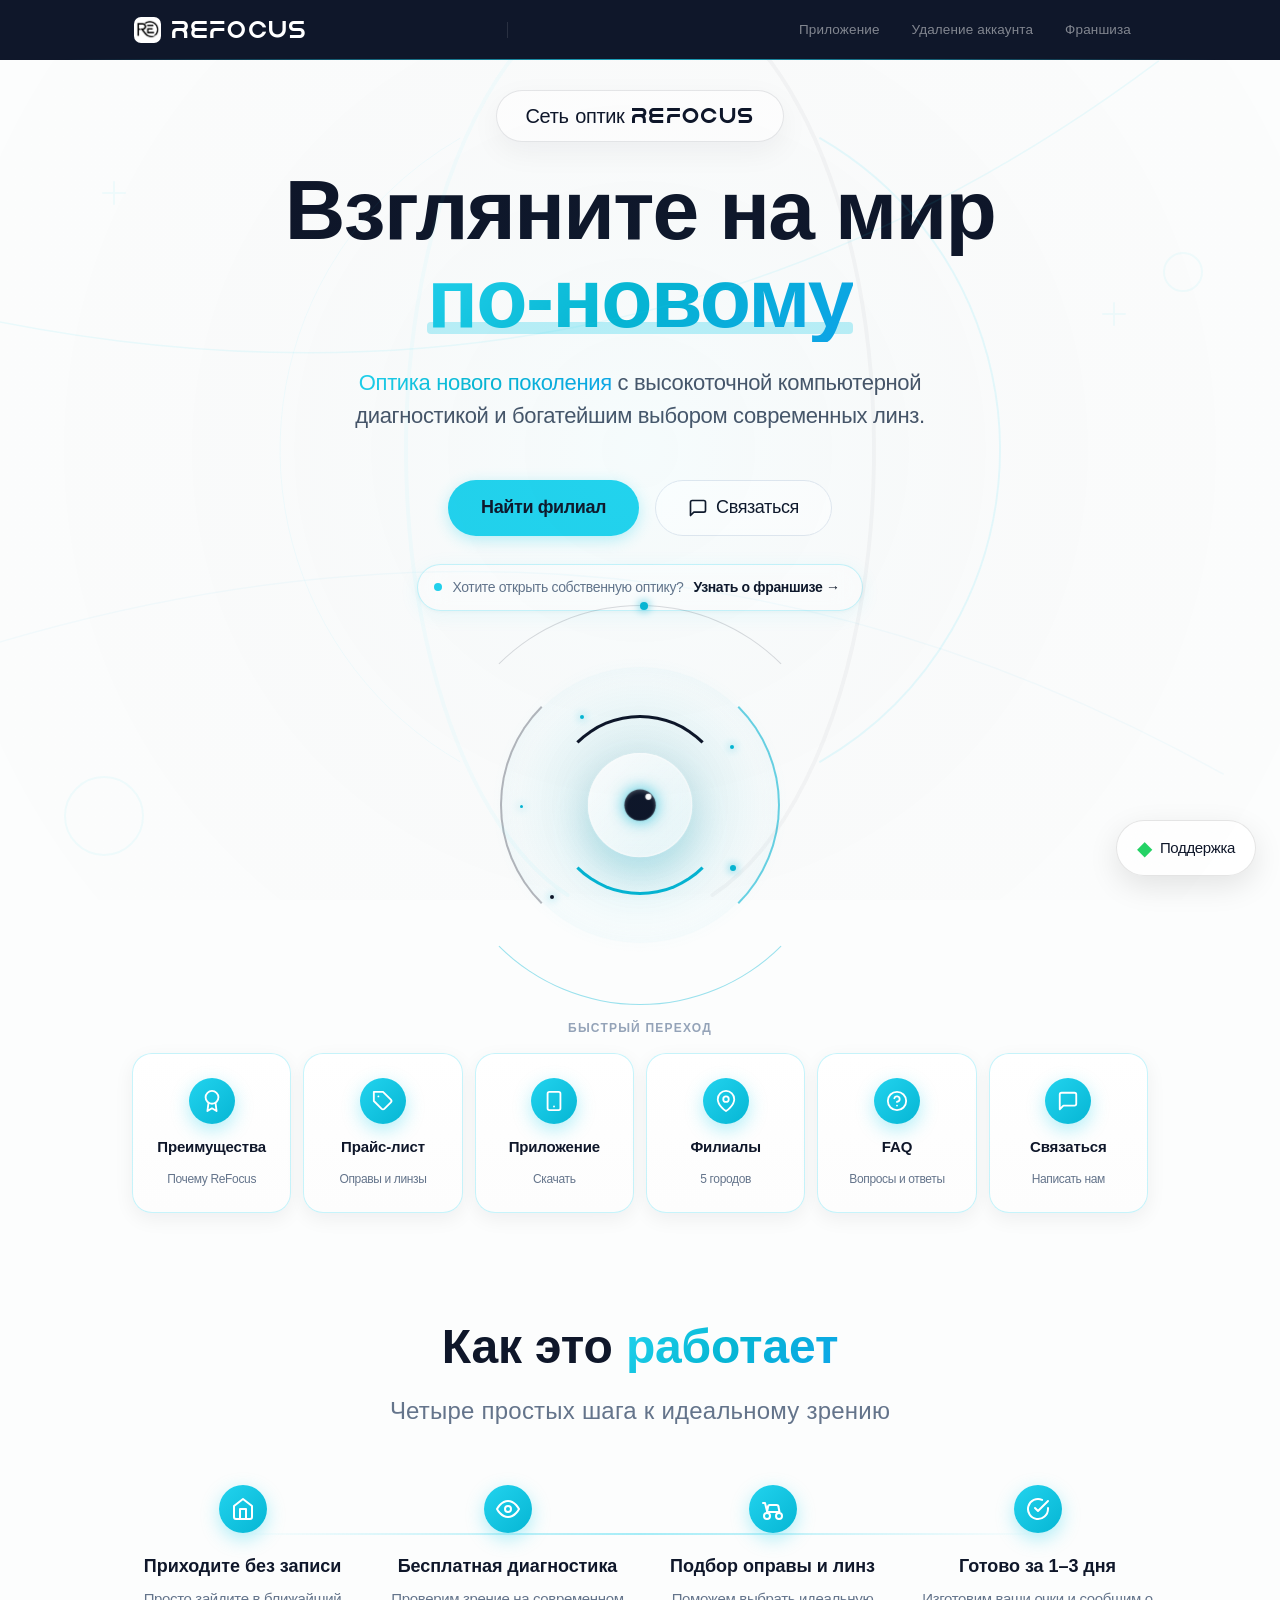
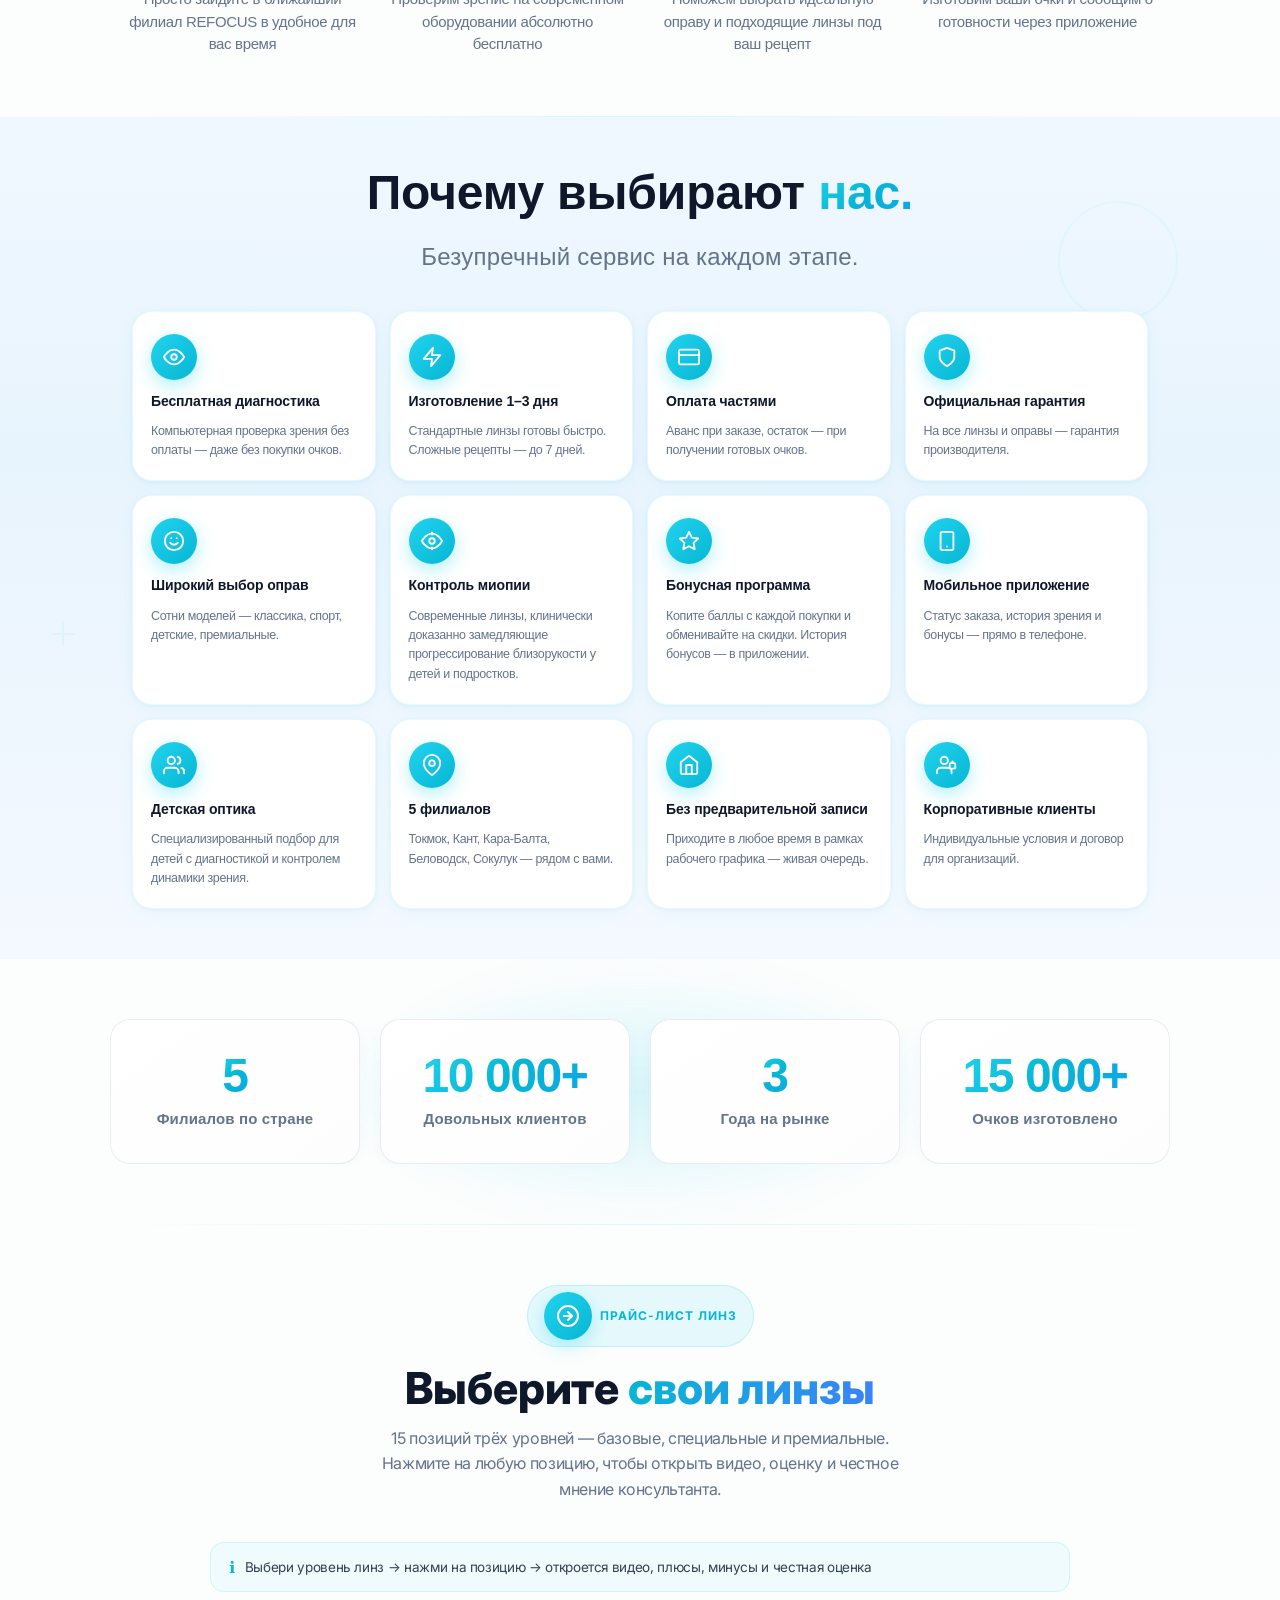
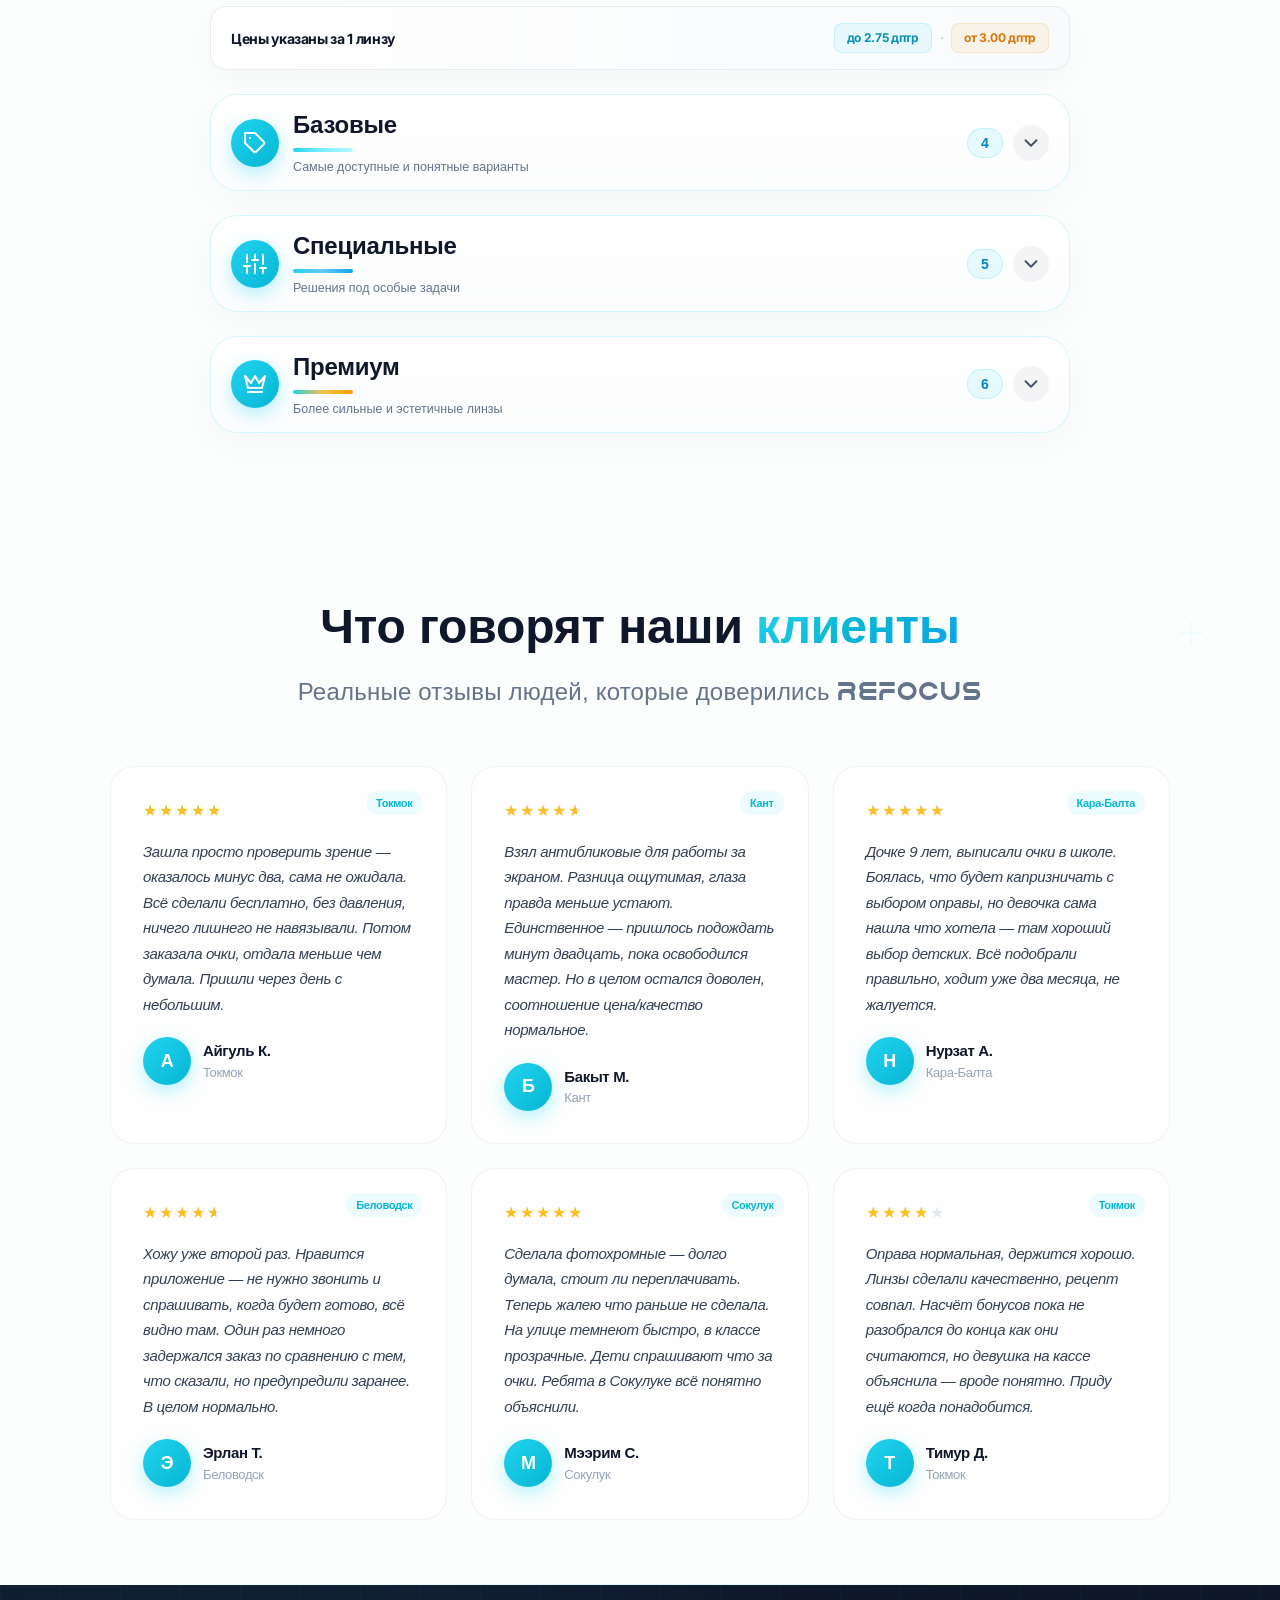
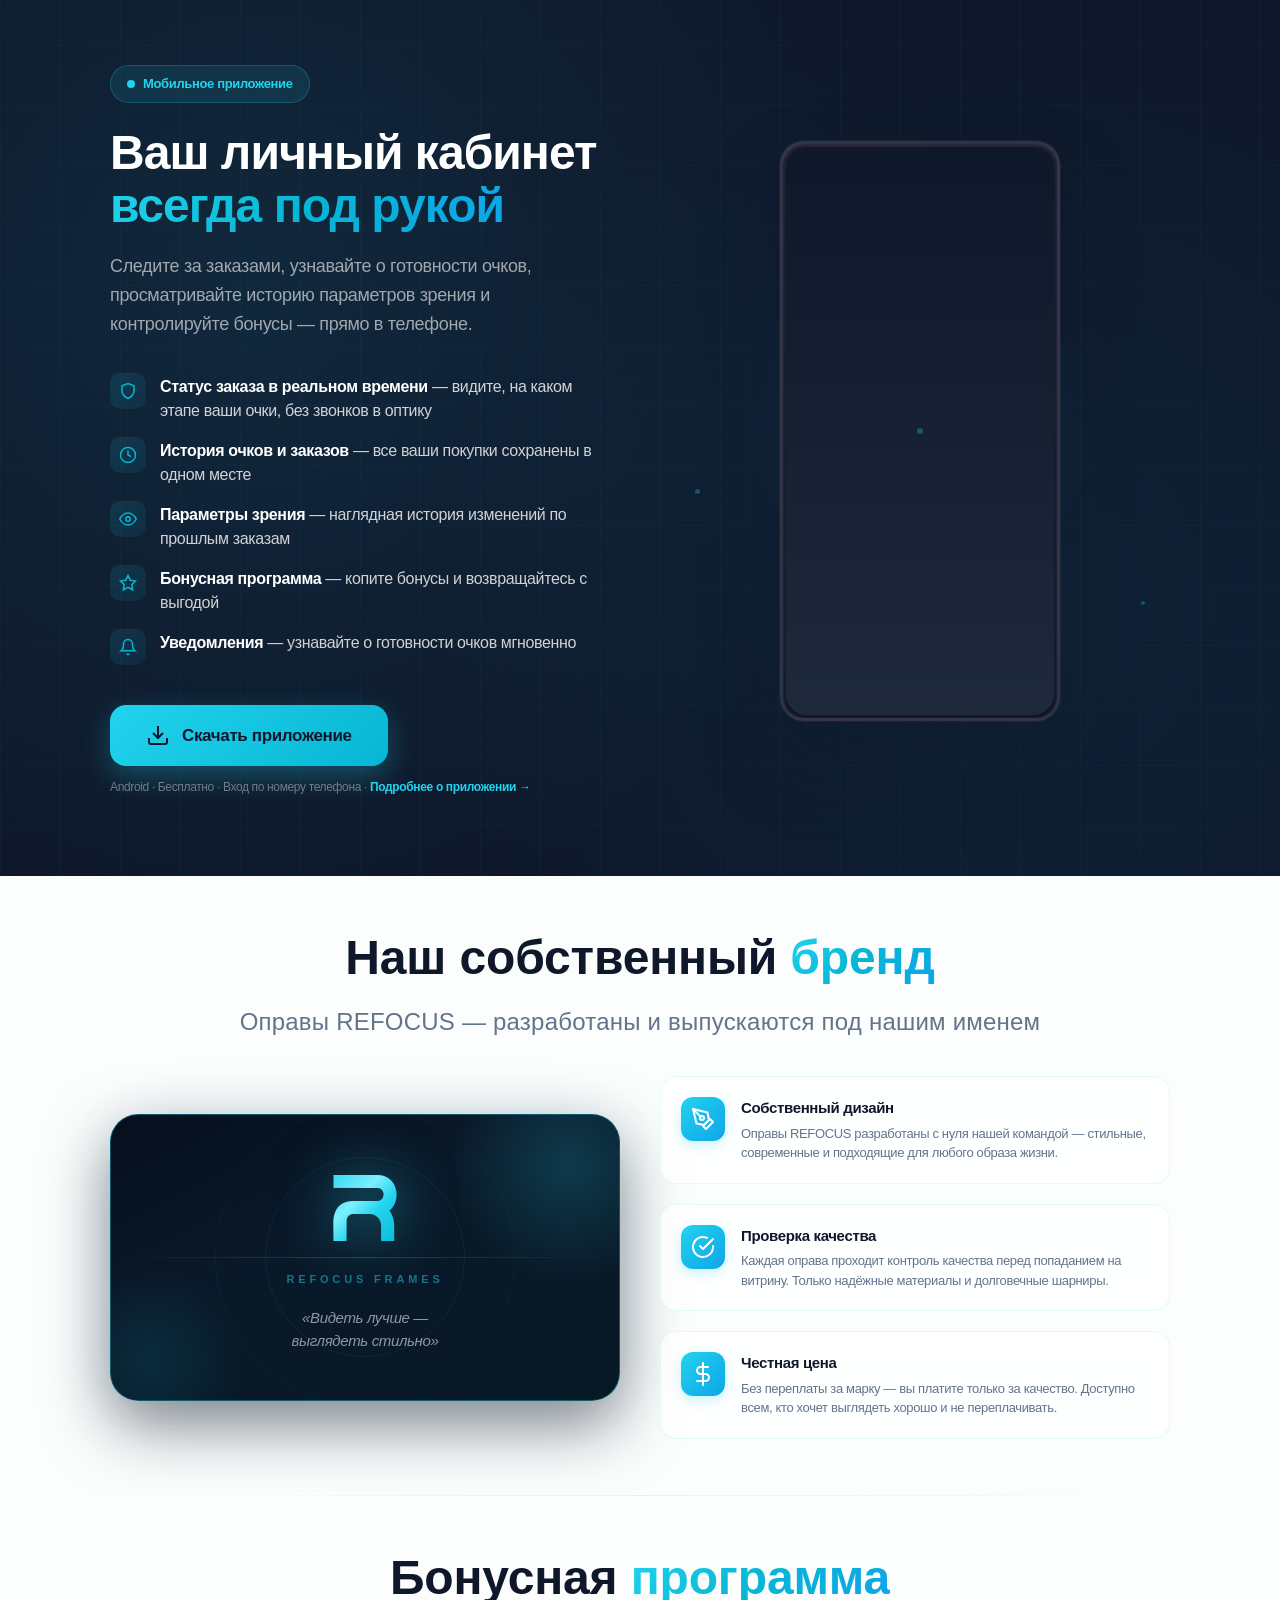
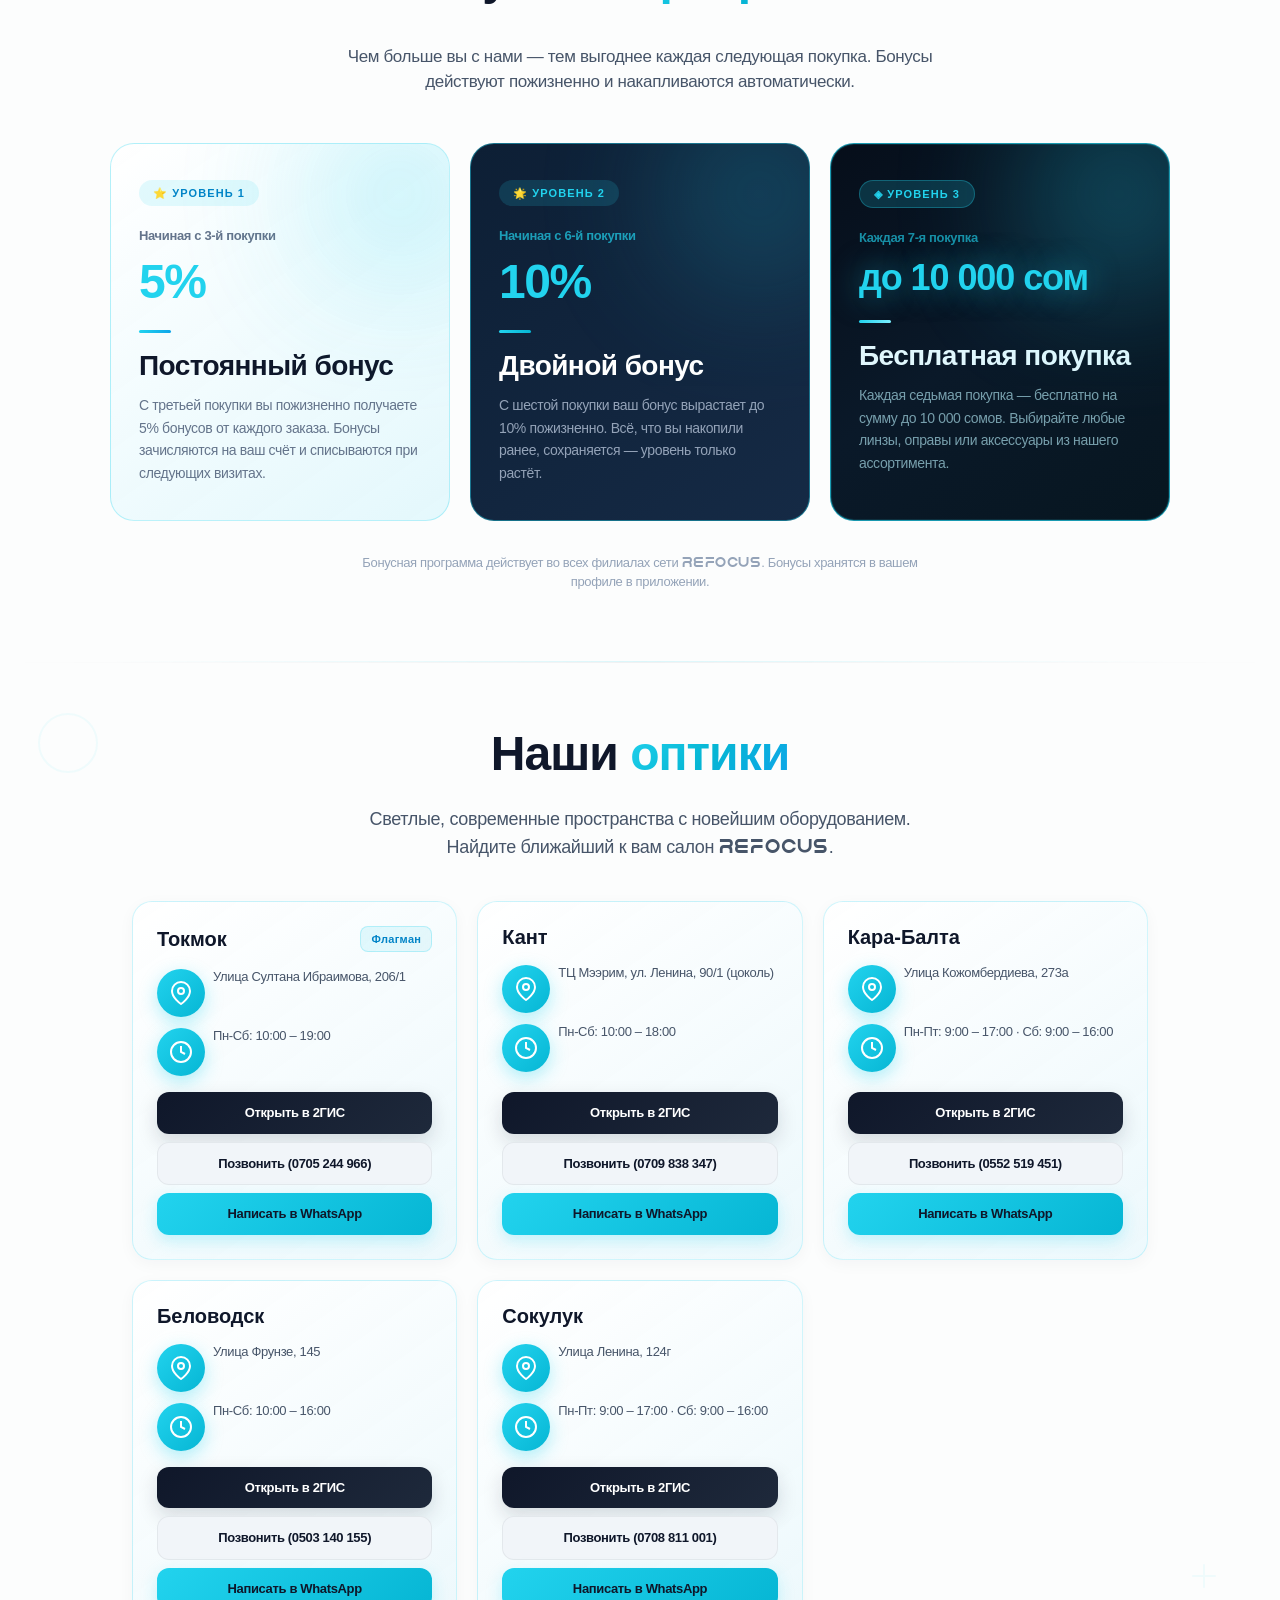
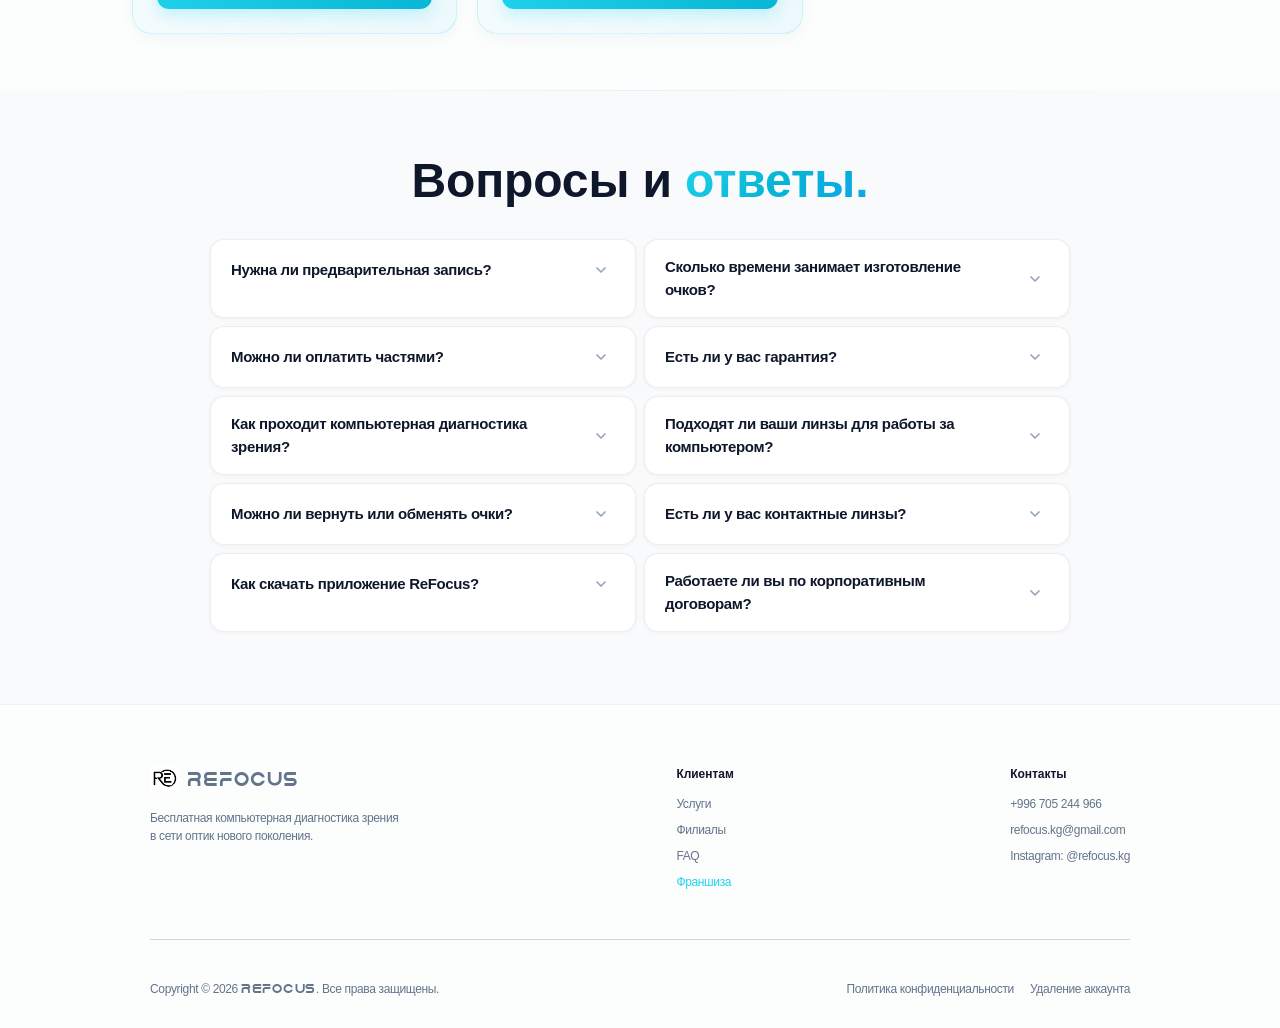
==== index.html @ 1bb73c92 "mobile perf: 2D rings, no backdrop-filter, disable canvas on mobile" ====
<!doctype html>
<html lang="ru">
<head>
  <meta charset="utf-8" />
  <meta name="viewport" content="width=device-width, initial-scale=1, viewport-fit=cover" />
  <title>ReFocus — Сеть оптик нового поколения</title>
  <meta name="description" content="ReFocus. Бесплатная компьютерная диагностика зрения. Токмок, Кара-Балта, Беловодск, Сокулук, Кант. Приходите без записи." />
  <meta property="og:title" content="ReFocus" />
  <meta property="og:description" content="Бесплатная диагностика зрения. Приходите без записи." />
  <meta property="og:type" content="website" />
  <meta property="og:image" content="assets/logo-refocus.png" />
  <meta name="theme-color" content="#fbfbfd" />

  <link rel="preconnect" href="https://fonts.googleapis.com">
  <link rel="preconnect" href="https://fonts.gstatic.com" crossorigin>
  <!-- Using San Francisco / Apple-like typography stack via Inter for broad compatibility -->
  <link href="https://fonts.googleapis.com/css2?family=Inter:wght@400;500;600;700;800&family=SF+Pro+Display:wght@400;500;600;700&display=swap" rel="stylesheet">
  <link rel="stylesheet" href="css/lens-prices.css">

  <style>
    @font-face {
      font-family: "RefocusDisplay";
      src: url("fonts/refocus-display.woff2") format("woff2");
      font-weight: 400;
      font-style: normal;
      font-display: swap;
    }

    @font-face {
      font-family: 'Manrope';
      src: url('fonts/Manrope-Regular.ttf') format('truetype');
      font-weight: 400;
      font-style: normal;
      font-display: swap;
    }
    @font-face {
      font-family: 'Manrope';
      src: url('fonts/Manrope-Medium.ttf') format('truetype');
      font-weight: 500;
      font-style: normal;
      font-display: swap;
    }
    @font-face {
      font-family: 'Manrope';
      src: url('fonts/Manrope-SemiBold.ttf') format('truetype');
      font-weight: 600;
      font-style: normal;
      font-display: swap;
    }
    @font-face {
      font-family: 'Manrope';
      src: url('fonts/Manrope-Bold.ttf') format('truetype');
      font-weight: 700;
      font-style: normal;
      font-display: swap;
    }

    :root {
      /* Refocus Brand Palette overrides */
      --color-sf-bg: #FFFFFF;
      --color-sf-text: #0F172A;
      --color-sf-text-secondary: #64748B;
      --color-sf-link: #22D3EE;
      --color-sf-button: #22D3EE;
      --color-sf-button-hover: #06B6D4;
      --color-sf-surface: rgba(255, 255, 255, 0.72);
      
      --brand-dark: #0F172A;
      --brand-accent: #22D3EE;
      
      --radius-sm: 8px;
      --radius-md: 14px;
      --radius-lg: 24px;
      --radius-xl: 32px;
      
      --ease-apple: cubic-bezier(0.25, 0.1, 0.25, 1);
      --nav-height: 60px;
    }

    * {
      box-sizing: border-box;
      -webkit-font-smoothing: antialiased;
      -moz-osx-font-smoothing: grayscale;
    }

    html {
      scroll-behavior: smooth;
      background-color: #FCFDFD;
    }

    body {
      margin: 0;
      font-family: 'Manrope', -apple-system, BlinkMacSystemFont, "Segoe UI", Roboto, sans-serif;
      color: var(--color-sf-text);
      line-height: 1.5;
      -webkit-font-smoothing: antialiased;
      font-weight: 400;
      letter-spacing: -0.022em;
      overflow-x: hidden;
      background-color: transparent;
    }

    /* ── UNIFIED GLOBAL BACKGROUND ── */
    #globalCanvas {
      position: fixed;
      top: 0; left: 0;
      width: 100vw; height: 100vh;
      z-index: 9998; /* Always on top — pointer-events:none lets clicks pass through */
      pointer-events: none;
    }

    /* Ambient glowing orbs fixed to viewport */
    .global-ambient-glow {
      position: fixed;
      width: 800px;
      height: 800px;
      border-radius: 50%;
      filter: blur(140px);
      z-index: -3; /* Behind the canvas */
      pointer-events: none;
      opacity: 0.3;
    }
    h1, h2, h3, h4 {
      margin: 0;
      font-weight: 600;
      letter-spacing: -0.003em;
    }

    .text-headline {
      font-size: 56px;
      line-height: 1.07143;
      font-weight: 700;
      letter-spacing: -0.005em;
    }
    
    .text-headline-2 {
      font-size: 48px;
      line-height: 1.08349;
      font-weight: 700;
      letter-spacing: -0.003em;
    }

    .text-subhead {
      font-size: 24px;
      line-height: 1.16667;
      font-weight: 400;
      letter-spacing: 0.009em;
      color: var(--color-sf-text-secondary);
    }

    @media (max-width: 734px) {
      .text-headline { font-size: 40px; }
      .text-headline-2 { font-size: 32px; }
      .text-subhead { font-size: 20px; }
    }

    /* ── High-Contrast V2 Dark Theme Utilities ── */
    .theme-dark {
      background-color: var(--brand-dark) !important;
      color: #FFFFFF !important;
      position: relative;
    }
    
    .theme-dark::before {
      content: '';
      position: absolute;
      top: 0; left: 0; width: 100%; height: 100%;
      background: radial-gradient(circle at top right, rgba(34, 211, 238, 0.05), transparent 50%),
                  radial-gradient(circle at bottom left, rgba(6, 182, 212, 0.05), transparent 50%);
      pointer-events: none;
      z-index: 0;
    }

    .theme-dark > * {
      position: relative;
      z-index: 1;
    }

    .theme-dark .text-headline-2 { color: #FFFFFF !important; }
    .theme-dark p { color: #94A3B8 !important; }
    .theme-dark h3, .theme-dark h4 { color: #FFFFFF !important; }
    
    .theme-dark .apple-form {
      background: rgba(255, 255, 255, 0.02);
      border: 1px solid rgba(255, 255, 255, 0.08);
      box-shadow: 0 20px 40px rgba(0, 0, 0, 0.4);
    }
    
    .theme-dark .form-label { color: #E2E8F0; }
    .theme-dark .form-input { 
      background: rgba(255, 255, 255, 0.05); 
      border-color: rgba(255, 255, 255, 0.1); 
      color: #FFFFFF; 
    }
    .theme-dark .form-input:focus { 
      background: rgba(255, 255, 255, 0.08); 
      border-color: var(--brand-accent);
      box-shadow: 0 0 0 4px rgba(34, 211, 238, 0.15);
    }
    
    .theme-dark .btn-primary {
      box-shadow: 0 10px 30px rgba(34, 211, 238, 0.25);
    }
    .theme-dark .btn-primary:hover {
      box-shadow: 0 15px 40px rgba(34, 211, 238, 0.4);
      background-color: #06B6D4;
    }

    /* Highlight class for typography popping */
    .text-cyan {
      color: var(--brand-accent);
      text-shadow: 0 0 20px rgba(34, 211, 238, 0.3);
    }

    /* Навигация управляется через js/nav.js */

    /* --- Layout Wrappers --- */
    .section-container {
      max-width: 1060px;
      margin: 0 auto;
      padding: 60px 22px;
    }

    /* --- Hero Section --- */
    .hero {
      padding: 90px 22px 32px;
      min-height: 60vh;
      display: flex;
      flex-direction: column;
      align-items: center;
      justify-content: center;
      text-align: center;
      position: relative;
      overflow: hidden;
      /* Background removed as global background takes over */
    }

    /* Old blobs removed, utilizing global ambient glows instead */
    .hero-bg-gradients {
      display: none;
    }
    
    .blob {
      position: absolute;
      filter: blur(80px);
      opacity: 0.6;
      border-radius: 50%;
      animation: floatBg 20s infinite alternate cubic-bezier(0.4, 0, 0.2, 1);
    }
    
    .blob-1 {
      width: 600px; height: 600px;
      background: rgba(34, 211, 238, 0.25);
      top: -200px; left: -100px;
      animation-delay: 0s;
    }
    
    .blob-2 {
      width: 500px; height: 500px;
      background: rgba(168, 85, 247, 0.15); /* Soft purple */
      bottom: -100px; right: -100px;
      animation-delay: -5s;
    }
    
    .blob-3 {
      width: 400px; height: 400px;
      background: rgba(59, 130, 246, 0.2); /* Bright blue */
      top: 30%; left: 60%;
      animation-delay: -10s;
    }

    @keyframes floatBg {
      0% { transform: translate(0, 0) scale(1); }
      33% { transform: translate(50px, -50px) scale(1.1); }
      66% { transform: translate(-30px, 40px) scale(0.9); }
      100% { transform: translate(0, 0) scale(1); }
    }

    .hero-content {
      position: relative;
      z-index: 2;
      max-width: 900px;
      margin: 0 auto;
    }

    .hero-brand {
      font-family: "RefocusDisplay", sans-serif;
      font-size: 20px;
      color: #0F172A;
      margin-bottom: 24px;
      display: inline-block;
      padding: 10px 28px;
      border-radius: 99px;
      background-color: #FFFFFF;
      border: 1px solid rgba(15, 23, 42, 0.1);
      box-shadow: 0 10px 30px rgba(15, 23, 42, 0.05);
      animation: floatBrand 4s ease-in-out infinite alternate;
    }

    @keyframes floatBrand {
      0% { transform: translateY(0); box-shadow: 0 10px 30px rgba(15, 23, 42, 0.05); }
      100% { transform: translateY(-4px); box-shadow: 0 15px 40px rgba(15, 23, 42, 0.1); }
    }

    .hero h1 {
      margin-bottom: 24px;
      font-size: clamp(48px, 8vw, 84px);
      line-height: 1.05;
      color: #0F172A;
      letter-spacing: -0.02em;
    }
    
    .hero-highlight {
      color: #0F172A;
      position: relative;
      display: inline-block;
    }
    
    .hero-highlight::after {
      content: '';
      position: absolute;
      left: 0;
      bottom: 8px;
      width: 100%;
      height: 12px;
      background: #22D3EE;
      opacity: 0.3;
      z-index: -1;
      border-radius: 4px;
    }

    .hero p {
      margin-bottom: 48px;
      max-width: 650px;
      margin-left: auto;
      margin-right: auto;
      font-size: 22px;
      color: #475569;
      line-height: 1.5;
    }

    .hero-buttons {
      display: flex;
      gap: 16px;
      justify-content: center;
      flex-wrap: wrap;
    }

    .btn {
      display: inline-flex;
      align-items: center;
      justify-content: center;
      font-size: 17px;
      line-height: 1.17648;
      font-weight: 400;
      letter-spacing: -0.022em;
      min-width: 28px;
      padding: 14px 24px;
      border-radius: 980px;
      cursor: pointer;
      text-decoration: none;
      transition: all 0.3s var(--ease-apple);
    }

    .btn-primary {
      background-color: var(--color-sf-button);
      color: #0F172A;
      border: 1px solid transparent;
      font-weight: 600;
    }

    .btn-primary:hover {
      background-color: var(--color-sf-button-hover);
      transform: scale(1.02);
    }

    .btn-secondary {
      background-color: transparent;
      color: var(--color-sf-text);
      /* Subtle border */
      border: 1px solid #E2E8F0;
    }

    .btn-secondary:hover {
      background-color: #F8FAFC;
      transform: scale(1.02);
    }
    
    .btn-icon {
      margin-right: 8px;
      display: flex;
      align-items: center;
      justify-content: center;
    }
    
    .btn-icon svg {
      width: 20px;
      height: 20px;
    }

    /* ── The ReFocus Eye (Hero Graphic) ── */
    .hero-graphic {
      margin-top: 24px;
      position: relative;
      width: 100%;
      height: 340px;
      display: flex;
      justify-content: center;
      align-items: center;
      perspective: 1200px;
      z-index: 2;
    }

    .hero-eye-container {
      position: relative;
      width: 300px;
      height: 300px;
      display: flex;
      align-items: center;
      justify-content: center;
      transform-style: preserve-3d;
      transition: transform 0.2s cubic-bezier(0.25, 0.46, 0.45, 0.94);
    }

    /* Soft underlying glow */
    .eye-aura {
      position: absolute;
      width: 100%;
      height: 100%;
      background: radial-gradient(circle, rgba(6, 182, 212, 0.15) 0%, transparent 70%);
      border-radius: 50%;
      top: 0; left: 0;
      animation: pulseAura 6s ease-in-out infinite alternate;
      z-index: 1;
      pointer-events: none;
    }

    @keyframes pulseAura {
      0% { transform: scale(0.9); opacity: 0.6; }
      100% { transform: scale(1.1); opacity: 1; }
    }

    /* Dimensional Rings */
    .eye-ring {
      position: absolute;
      border-radius: 50%;
      border-style: solid;
      border-color: transparent;
      transform-style: preserve-3d;
      z-index: 2;
    }

    .eye-ring-outer {
      width: 400px;
      height: 400px;
      border-width: 1px;
      border-top-color: rgba(15, 23, 42, 0.15);
      border-bottom-color: rgba(6, 182, 212, 0.4);
      animation: spinRing 24s linear infinite;
    }
    .eye-ring-outer::before {
      content: ''; position: absolute; top: -4px; left: 50%; width: 8px; height: 8px; background: #06B6D4; border-radius: 50%; box-shadow: 0 0 10px #06B6D4;
    }

    .eye-ring-middle {
      width: 280px;
      height: 280px;
      border-width: 2px;
      border-left-color: rgba(15, 23, 42, 0.3);
      border-right-color: rgba(6, 182, 212, 0.6);
      animation: spinRing 16s linear infinite reverse;
      box-shadow: inset 0 0 20px rgba(6, 182, 212, 0.05);
    }

    .eye-ring-inner {
      width: 180px;
      height: 180px;
      border-width: 3px;
      border-top-color: #0F172A;
      border-bottom-color: #06B6D4;
      animation: spinRing 10s cubic-bezier(0.1, 0.7, 0.9, 0.3) infinite;
    }

    @keyframes spinRing {
      0% { transform: rotate(0deg) rotateX(20deg) rotateY(-10deg); }
      100% { transform: rotate(360deg) rotateX(20deg) rotateY(-10deg); }
    }

    /* The core Focus element */
    .eye-core {
      position: absolute;
      width: 100px;
      height: 100px;
      background: linear-gradient(135deg, rgba(255,255,255,0.9), rgba(255,255,255,0.2));
      backdrop-filter: blur(10px);
      border-radius: 50%;
      box-shadow: 
        inset 0 0 0 1px rgba(255,255,255,0.8),
        0 20px 40px rgba(6, 182, 212, 0.2),
        0 0 60px rgba(15, 23, 42, 0.1);
      display: flex;
      align-items: center;
      justify-content: center;
      z-index: 3;
      transform: translateZ(50px);
      overflow: hidden;
    }

    .eye-pupil {
      width: 30px;
      height: 30px;
      background: #0F172A;
      border-radius: 50%;
      box-shadow: 0 0 15px rgba(6, 182, 212, 0.8), inset 0 2px 4px rgba(255,255,255,0.2);
      position: relative;
    }
    
    .eye-pupil::after {
      content:''; position: absolute; top: 4px; right: 4px; width: 6px; height: 6px; background: white; border-radius: 50%;
    }

    /* Scanning beam across the lens */
    .eye-scan-beam {
      position: absolute;
      width: 150%;
      height: 20px;
      background: linear-gradient(90deg, transparent, rgba(6, 182, 212, 0.4), rgba(255,255,255,0.8), rgba(6, 182, 212, 0.4), transparent);
      top: -30px;
      left: -25%;
      transform: rotate(30deg);
      animation: scanBeam 4s cubic-bezier(0.65, 0, 0.35, 1) infinite;
      pointer-events: none;
    }

    @keyframes scanBeam {
      0% { top: -40px; opacity: 0; }
      10% { opacity: 1; }
      90% { opacity: 1; }
      100% { top: 120px; opacity: 0; }
    }

    /* Data Particles */
    .eye-particles {
      position: absolute;
      width: 100%;
      height: 100%;
      z-index: 4;
      pointer-events: none;
    }

    .particle {
      position: absolute;
      width: 4px;
      height: 4px;
      background: #06B6D4;
      border-radius: 50%;
      box-shadow: 0 0 8px #06B6D4;
    }

    .p-1 { top: 20%; left: 30%; animation: floatP 4s ease-in-out infinite alternate; }
    .p-2 { top: 70%; left: 80%; animation: floatP 5s ease-in-out infinite alternate-reverse; width: 6px; height: 6px; }
    .p-3 { top: 80%; left: 20%; animation: floatP 3s ease-in-out infinite alternate; background: #0F172A; }
    .p-4 { top: 30%; left: 80%; animation: floatP 6s ease-in-out infinite alternate-reverse; }
    .p-5 { top: 50%; left: 10%; animation: floatP 4.5s ease-in-out infinite alternate; width: 3px; height: 3px; }

    @keyframes floatP {
      0% { transform: translate(0, 0) scale(1) translateZ(20px); opacity: 0.3; }
      100% { transform: translate(20px, -20px) scale(1.5) translateZ(80px); opacity: 0.8; }
    }

    @media (max-width: 768px) {
      .hero-graphic { height: 320px; margin-top: 20px; }
      .hero-eye-container { width: 300px; height: 300px; }
      .eye-ring-outer { width: 280px; height: 280px; }
      .eye-ring-middle { width: 200px; height: 200px; }
      .eye-ring-inner { width: 130px; height: 130px; }
      .eye-core { width: 70px; height: 70px; }
      .eye-pupil { width: 20px; height: 20px; }
    }

    /* ── MOBILE PERFORMANCE ─────────────────────────────────── */
    @keyframes spinRing2D {
      0%   { transform: rotate(0deg); }
      100% { transform: rotate(360deg); }
    }

    @media (max-width: 768px) {
      /* Убираем 3D — главная причина торможения */
      .hero-eye-container {
        transform-style: flat !important;
        transition: none !important;
      }
      .eye-ring {
        transform-style: flat !important;
      }
      /* 2D-вращение вместо 3D — намного легче для GPU */
      .eye-ring-outer  { animation: spinRing2D 30s linear infinite !important; }
      .eye-ring-middle { animation: spinRing2D 20s linear infinite reverse !important; }
      .eye-ring-inner  { animation: spinRing2D 14s linear infinite !important; }
      /* backdrop-filter — самый тяжёлый CSS на мобильных */
      .eye-core {
        backdrop-filter: none !important;
        -webkit-backdrop-filter: none !important;
        background: rgba(255,255,255,0.88) !important;
      }
      /* Прячем второстепенные элементы */
      .eye-particles  { display: none !important; }
      .eye-scan-beam  { display: none !important; }
      .eye-aura       { animation: none !important; }
      /* Канвас не нужен на мобильном */
      #globalCanvas   { display: none !important; }
    }

    /* --- Features Grid --- */
    .features-section {
      background: transparent;
      padding: 50px 0;
      position: relative;
    }

    .section-header {
      text-align: center;
      margin-bottom: 40px;
    }

    .features-section {
      background: linear-gradient(180deg, #f0f8ff 0%, #e8f4fd 40%, #f4f9ff 100%);
    }

    .features-grid {
      display: grid;
      grid-template-columns: repeat(4, 1fr);
      gap: 14px;
      padding: 0 22px;
      max-width: 1060px;
      margin: 0 auto;
    }

    @media (max-width: 900px) {
      .features-grid { grid-template-columns: repeat(3, 1fr); }
    }

    @media (max-width: 600px) {
      .features-grid { grid-template-columns: repeat(2, 1fr); gap: 10px; }
    }

    .feature-card {
      background: #fff;
      border-radius: 20px;
      padding: 22px 18px 20px;
      display: flex;
      flex-direction: column;
      gap: 12px;
      border: 1px solid rgba(34,211,238,0.12);
      box-shadow: 0 4px 16px rgba(34,211,238,0.06), 0 1px 4px rgba(15,23,42,0.04);
      transition: all 0.35s cubic-bezier(0.16, 1, 0.3, 1);
      position: relative;
      overflow: hidden;
    }

    .feature-card::before {
      content: '';
      position: absolute;
      top: 0; left: 0; right: 0;
      height: 3px;
      background: linear-gradient(90deg, #22D3EE, #06B6D4, #0EA5E9);
      transform: scaleX(0);
      transform-origin: left;
      transition: transform 0.4s cubic-bezier(0.16,1,0.3,1);
    }

    .feature-card:hover::before { transform: scaleX(1); }

    .feature-card:hover {
      transform: translateY(-6px);
      box-shadow: 0 20px 48px rgba(34,211,238,0.16), 0 4px 12px rgba(15,23,42,0.06);
      border-color: rgba(34,211,238,0.35);
    }

    .feature-card--highlight {
      background: linear-gradient(145deg, var(--brand-dark) 0%, #1E293B 100%);
      border-color: rgba(34,211,238,0.4);
      box-shadow: 0 8px 32px rgba(34,211,238,0.18);
    }

    .feature-card--highlight h3 { color: #fff; }
    .feature-card--highlight p { color: rgba(255,255,255,0.6); }
    .feature-card--highlight::before { background: linear-gradient(90deg, #22D3EE, #06B6D4); }

    .feature-icon {
      width: 46px;
      height: 46px;
      min-width: 46px;
      border-radius: 50%;
      background: linear-gradient(135deg, #22D3EE, #06B6D4);
      display: flex;
      align-items: center;
      justify-content: center;
      box-shadow: 0 6px 18px rgba(34,211,238,0.35);
      transition: transform 0.3s, box-shadow 0.3s;
    }

    .feature-card:hover .feature-icon {
      transform: scale(1.1);
      box-shadow: 0 8px 28px rgba(34,211,238,0.5);
    }

    .feature-card--highlight .feature-icon {
      background: linear-gradient(135deg, #22D3EE, #06B6D4);
      box-shadow: 0 6px 24px rgba(34,211,238,0.5);
    }

    .feature-icon svg { width: 22px; height: 22px; stroke: #fff; fill: none; stroke-width: 2; stroke-linecap: round; stroke-linejoin: round; }

    .feature-card h3 {
      font-size: 14px;
      font-weight: 700;
      color: var(--brand-dark);
      margin: 0;
      letter-spacing: -0.01em;
      line-height: 1.3;
    }

    .feature-card p {
      color: #64748b;
      font-size: 12.5px;
      line-height: 1.55;
      margin: 0;
    }

    @media (max-width: 768px) {
      .hero-float-icon { display: none; }
      .hero-graphic { height: 320px; }
      .hero h1 { font-size: 40px; }
    }

    /* --- Branches (Premium Grid Layout) --- */
    .branches-section {
      background: transparent;
      color: var(--brand-dark);
      padding: 56px 0;
      position: relative;
    }
    
    .branches-section::before {
      content: '';
      position: absolute;
      top: 0; left: 0; right: 0;
      height: 1px;
      background: linear-gradient(90deg, transparent, rgba(15, 23, 42, 0.05), transparent);
    }

    .branches-header {
      text-align: center;
      margin-bottom: 40px;
    }
    
    .branches-header h2 {
      font-size: clamp(36px, 5vw, 48px);
      font-weight: 800;
      color: #0F172A;
      margin-bottom: 16px;
      letter-spacing: -0.02em;
    }
    
    .branches-header p {
      color: #475569;
      font-size: 18px;
      max-width: 600px;
      margin: 0 auto;
    }

    .branches-grid {
      display: grid;
      grid-template-columns: repeat(3, 1fr);
      gap: 20px;
      max-width: 1060px;
      margin: 0 auto;
      padding: 0 22px;
    }
    @media (max-width: 900px) {
      .branches-grid { grid-template-columns: repeat(2, 1fr); }
    }
    @media (max-width: 560px) {
      .branches-grid { grid-template-columns: 1fr; }
    }

    .branch-card {
      background: linear-gradient(145deg, rgba(255, 255, 255, 0.95), rgba(235, 248, 252, 0.9));
      backdrop-filter: blur(20px);
      border-radius: 20px;
      padding: 24px;
      transition: all 0.4s cubic-bezier(0.16, 1, 0.3, 1);
      border: 1.5px solid rgba(34, 211, 238, 0.2);
      position: relative;
      overflow: hidden;
      box-shadow: 0 4px 16px rgba(15, 23, 42, 0.04);
      display: flex;
      flex-direction: column;
      gap: 16px;
    }

    .branch-card::before {
      content: '';
      position: absolute;
      top: 0; left: 16px; right: 16px;
      height: 2px;
      background: linear-gradient(90deg, transparent, #22D3EE, transparent);
      opacity: 0;
      transition: opacity 0.4s ease;
    }

    .branch-card:hover {
      box-shadow: 0 16px 40px rgba(34, 211, 238, 0.12);
      transform: translateY(-4px);
      border-color: rgba(34, 211, 238, 0.5);
    }

    .branch-card:hover::before {
      opacity: 1;
    }

    .branch-header {
      display: flex;
      justify-content: space-between;
      align-items: center;
      gap: 10px;
    }

    .branch-card h3 {
      font-size: 20px;
      color: var(--brand-dark);
      font-weight: 800;
      line-height: 1.1;
      margin: 0;
    }

    .branch-city-badge {
      background: linear-gradient(135deg, rgba(34, 211, 238, 0.12), rgba(6, 182, 212, 0.08));
      color: #0284C7;
      padding: 4px 10px;
      border-radius: 8px;
      font-size: 11px;
      font-weight: 700;
      flex-shrink: 0;
      border: 1px solid rgba(34, 211, 238, 0.25);
      letter-spacing: 0.03em;
    }

    .branch-info {
      font-size: 13px;
      color: #475569;
      flex: 1;
    }

    .branch-info div {
      margin-bottom: 10px;
      display: flex;
      align-items: flex-start;
      gap: 8px;
      line-height: 1.45;
    }
    .branch-info div:last-child { margin-bottom: 0; }

    .branch-info div span {
      background: rgba(34, 211, 238, 0.1);
      width: 26px;
      height: 26px;
      display: flex;
      align-items: center;
      justify-content: center;
      border-radius: 8px;
      color: #0284C7;
      flex-shrink: 0;
      margin-top: 1px;
    }
    .branch-info div span svg { width: 14px; height: 14px; }

    .branch-actions {
      display: flex;
      flex-direction: column;
      gap: 8px;
    }

    .btn-branch {
      display: flex;
      align-items: center;
      justify-content: center;
      gap: 6px;
      padding: 11px 14px;
      border-radius: 12px;
      text-align: center;
      text-decoration: none;
      font-size: 13px;
      font-weight: 700;
      transition: all 0.3s cubic-bezier(0.16, 1, 0.3, 1);
    }

    .btn-map {
      background: linear-gradient(135deg, var(--brand-dark), #1E293B);
      color: white;
      box-shadow: 0 8px 20px rgba(15, 23, 42, 0.15);
    }
    .btn-map:hover {
      box-shadow: 0 12px 24px rgba(15, 23, 42, 0.25);
    }

    .btn-call {
      background: #F1F5F9;
      color: #0F172A;
      border: 1px solid rgba(15,23,42,0.06);
    }
    .btn-call:hover {
      background: #E2E8F0;
      transform: translateY(-2px);
    }

    .btn-wa {
      background: linear-gradient(135deg, var(--brand-accent), #06B6D4);
      color: var(--brand-dark);
      box-shadow: 0 6px 16px rgba(34,211,238,0.25);
    }
    .btn-wa:hover {
      box-shadow: 0 10px 24px rgba(34,211,238,0.4);
      transform: translateY(-2px);
    }

    /* --- FAQ Accordion --- */
    .faq-section {
      padding: 64px 22px 72px;
      background: #f8fafc;
      position: relative;
    }

    .faq-section .section-header { max-width: 860px; margin-left: auto; margin-right: auto; margin-bottom: 32px; }

    .faq-list {
      max-width: 860px;
      margin: 0 auto;
      display: flex;
      flex-direction: column;
      gap: 8px;
    }

    .faq-item {
      background: #fff;
      border-radius: 14px;
      border: 1px solid rgba(15,23,42,0.07);
      box-shadow: 0 1px 4px rgba(15,23,42,0.04);
      cursor: pointer;
      overflow: hidden;
      transition: border-color 0.25s, box-shadow 0.25s;
    }

    .faq-item:hover {
      border-color: rgba(34,211,238,0.35);
      box-shadow: 0 4px 16px rgba(34,211,238,0.07);
    }

    .faq-item.active {
      border-color: rgba(34,211,238,0.45);
      box-shadow: 0 6px 24px rgba(34,211,238,0.1);
    }

    .faq-question {
      display: flex;
      justify-content: space-between;
      align-items: center;
      gap: 16px;
      font-size: 15px;
      font-weight: 600;
      color: var(--brand-dark);
      padding: 16px 20px;
      user-select: none;
      transition: color 0.2s;
    }

    .faq-question:hover { color: var(--brand-accent); }

    .faq-icon {
      flex-shrink: 0;
      width: 28px;
      height: 28px;
      display: flex;
      align-items: center;
      justify-content: center;
      color: #94a3b8;
      transition: transform 0.3s cubic-bezier(0.16,1,0.3,1), color 0.2s;
    }

    .faq-item:hover .faq-icon { color: var(--brand-accent); }

    .faq-item.active .faq-icon {
      transform: rotate(180deg);
      color: var(--brand-accent);
    }

    .faq-answer {
      max-height: 0;
      overflow: hidden;
      transition: max-height 0.4s cubic-bezier(0.16,1,0.3,1), opacity 0.3s ease;
      opacity: 0;
    }

    .faq-answer p {
      padding: 0 20px 18px;
      color: #64748b;
      font-size: 14px;
      line-height: 1.7;
      margin: 0;
      border-top: 1px solid #f1f5f9;
      padding-top: 14px;
    }

    .faq-item.active .faq-answer {
      max-height: 300px;
      opacity: 1;
    }

    @media (min-width: 860px) {
      .faq-list {
        display: grid;
        grid-template-columns: 1fr 1fr;
        gap: 8px;
      }
      .faq-item.active .faq-answer { max-height: 400px; }
    }

    /* --- Review form & Contact --- */
    .contact-section {
      background: transparent;
      color: var(--brand-dark);
      padding: 64px 22px;
    }

    .contact-grid {
      display: grid;
      grid-template-columns: 1fr 1fr;
      gap: 60px;
      max-width: 1060px;
      margin: 0 auto;
    }

    @media (max-width: 768px) {
      .contact-grid { grid-template-columns: 1fr; }
    }

    .contact-info .text-headline-2 {
      color: var(--brand-dark);
      margin-bottom: 24px;
    }
    
    .contact-info p {
      color: var(--color-sf-text-secondary);
      font-size: 19px;
    }

    .apple-form {
      background: rgba(255, 255, 255, 0.6);
      backdrop-filter: blur(12px);
      padding: 40px;
      border-radius: var(--radius-lg);
      border: 1px solid rgba(15, 23, 42, 0.05);
      box-shadow: 0 10px 30px rgba(0,0,0,0.02);
    }

    .form-group {
      margin-bottom: 20px;
    }

    .form-label {
      display: block;
      font-size: 12px;
      font-weight: 600;
      color: var(--brand-dark);
      margin-bottom: 8px;
    }

    .form-input {
      width: 100%;
      background: #FFFFFF;
      border: 1px solid #CBD5E1;
      border-radius: var(--radius-sm);
      padding: 16px;
      color: var(--brand-dark);
      font-size: 17px;
      transition: all 0.2s;
    }

    .form-input:focus {
      outline: none;
      border-color: var(--brand-accent);
      background: #FFFFFF;
      box-shadow: 0 0 0 4px rgba(34, 211, 238, 0.1);
    }

    textarea.form-input {
      min-height: 120px;
      resize: vertical;
    }

    /* --- Footer --- */
    .global-footer {
      background: transparent;
      padding: 60px 22px 30px;
      font-size: 12px;
      color: var(--color-sf-text-secondary);
      border-top: 1px solid rgba(15, 23, 42, 0.05);
    }

    .footer-content {
      max-width: 980px;
      margin: 0 auto;
    }

    .footer-flex {
      display: flex;
      justify-content: space-between;
      flex-wrap: wrap;
      gap: 40px;
      margin-bottom: 40px;
      border-bottom: 1px solid #d2d2d7;
      padding-bottom: 40px;
    }

    .footer-col h4 {
      color: var(--color-sf-text);
      font-size: 12px;
      margin-bottom: 12px;
    }

    .footer-nav {
      list-style: none;
      padding: 0;
      margin: 0;
    }

    .footer-nav li {
      margin-bottom: 8px;
    }

    .footer-nav a {
      color: var(--color-sf-text-secondary);
      text-decoration: none;
    }

    .footer-nav a:hover {
      text-decoration: underline;
    }
    
    .footer-legal {
      display: flex;
      justify-content: space-between;
      align-items: center;
      flex-wrap: wrap;
      gap: 16px;
    }

    /* --- Animations --- */
    :root { --ease-spring: cubic-bezier(0.16, 1, 0.3, 1); }
    .reveal {
      opacity: 0;
      transform: translateY(30px);
      transition: all 0.8s var(--ease-spring);
    }
    .reveal.active {
      opacity: 1;
      transform: translateY(0);
    }
    .reveal-left { opacity:0; transform:translateX(-40px); transition:all .8s var(--ease-spring); }
    .reveal-left.active { opacity:1; transform:translateX(0); }
    .reveal-right { opacity:0; transform:translateX(40px); transition:all .8s var(--ease-spring); }
    .reveal-right.active { opacity:1; transform:translateX(0); }
    .reveal-scale { opacity:0; transform:scale(0.88); transition:all .8s var(--ease-spring); }
    .reveal-scale.active { opacity:1; transform:scale(1); }
    .reveal-rotate { opacity:0; transform:translateY(20px) rotate(2deg); transition:all .8s var(--ease-spring); }
    .reveal-rotate.active { opacity:1; transform:translateY(0) rotate(0); }

    /* Gradient text */
    .gradient-text { background:linear-gradient(135deg,#22D3EE,#06B6D4,#0EA5E9); -webkit-background-clip:text; -webkit-text-fill-color:transparent; background-clip:text; }

    /* Pulse CTA */
    .btn-pulse { animation: pulseCTA 2.5s ease-in-out infinite; }
    @keyframes pulseCTA { 0%,100%{ box-shadow:0 4px 15px rgba(34,211,238,0.3); } 50%{ box-shadow:0 4px 30px rgba(34,211,238,0.6),0 0 60px rgba(34,211,238,0.15); } }

    /* Shimmer sweep on primary buttons */
    .btn-primary { position:relative; overflow:hidden; box-shadow:0 4px 15px rgba(34,211,238,0.3); }
    .btn-primary::before { content:''; position:absolute; top:0; left:-100%; width:100%; height:100%; background:linear-gradient(90deg,transparent,rgba(255,255,255,0.3),transparent); transition:left .5s; }
    .btn-primary:hover::before { left:100%; }
    .btn-primary:hover { transform:translateY(-2px) scale(1.03); box-shadow:0 12px 35px rgba(34,211,238,0.45); }

    /* Floating decorative elements */
    .deco { position:absolute; pointer-events:none; opacity:0.06; z-index:0; }
    .deco-circle { border:2px solid var(--brand-accent); border-radius:50%; }
    .deco-ring { border:2px solid var(--brand-accent); border-radius:50%; animation:spinSlow 30s linear infinite; }
    .deco-cross { width:24px; height:24px; }
    .deco-cross::before,.deco-cross::after { content:''; position:absolute; background:var(--brand-accent); border-radius:2px; }
    .deco-cross::before { width:24px; height:2px; top:11px; left:0; }
    .deco-cross::after { width:2px; height:24px; top:0; left:11px; }
    @keyframes spinSlow { 0%{transform:rotate(0);} 100%{transform:rotate(360deg);} }
    @keyframes floatY { 0%{transform:translateY(0);} 50%{transform:translateY(-14px);} 100%{transform:translateY(0);} }
    @keyframes floatX { 0%{transform:translateX(0);} 50%{transform:translateX(12px);} 100%{transform:translateX(0);} }

    /* Animated grid pattern for dark sections */
    .theme-dark .grid-pattern { position:absolute; top:0; left:0; width:100%; height:100%; background-image:linear-gradient(rgba(34,211,238,0.03) 1px,transparent 1px),linear-gradient(90deg,rgba(34,211,238,0.03) 1px,transparent 1px); background-size:60px 60px; pointer-events:none; animation:gridShift 20s linear infinite; z-index:0; }
    @keyframes gridShift { 0%{transform:translate(0,0);} 100%{transform:translate(60px,60px);} }

    /* Section divider */
    .section-divider { height:1px; background:linear-gradient(90deg,transparent,rgba(34,211,238,0.15),transparent); max-width:1060px; margin:0 auto; }

    /* Enhanced feature cards glow on hover */
    .feature-card:hover { border-color:rgba(34,211,238,0.4); box-shadow:0 30px 60px rgba(15,23,42,0.08), 0 0 30px rgba(34,211,238,0.06); }

    /* Branch card enhanced hover — handled in main block above */

    /* Stagger children animation helper */
    .stagger-children > *:nth-child(1) { transition-delay:0s; }
    .stagger-children > *:nth-child(2) { transition-delay:0.06s; }
    .stagger-children > *:nth-child(3) { transition-delay:0.12s; }
    .stagger-children > *:nth-child(4) { transition-delay:0.18s; }
    .stagger-children > *:nth-child(5) { transition-delay:0.24s; }
    
    /* WhatsApp FAB */
    .fab {
      position: fixed;
      right: 24px;
      bottom: 24px;
      background: rgba(255, 255, 255, 0.8);
      backdrop-filter: blur(20px);
      -webkit-backdrop-filter: blur(20px);
      border: 1px solid rgba(0,0,0,0.1);
      border-radius: 999px;
      padding: 12px 20px;
      display: flex;
      align-items: center;
      gap: 8px;
      text-decoration: none;
      color: var(--color-sf-text);
      font-weight: 500;
      font-size: 15px;
      box-shadow: 0 10px 30px rgba(0,0,0,0.1);
      z-index: 99;
      transition: transform 0.3s var(--ease-apple), box-shadow 0.3s;
    }
    
    .fab:hover {
      transform: scale(1.05);
      box-shadow: 0 15px 40px rgba(0,0,0,0.15);
    }
    
    .fab-icon {
      color: #25D366;
      font-size: 20px;
    }

    /* ── Franchise Teaser (Hero) ── */
    .franchise-teaser {
      display: inline-flex;
      align-items: center;
      gap: 10px;
      margin-top: 28px;
      padding: 12px 22px 12px 16px;
      border-radius: 999px;
      background: rgba(255, 255, 255, 0.65);
      backdrop-filter: blur(14px);
      -webkit-backdrop-filter: blur(14px);
      border: 1px solid rgba(34, 211, 238, 0.25);
      text-decoration: none;
      color: var(--color-sf-text);
      font-size: 14px;
      font-weight: 500;
      box-shadow: 0 4px 20px rgba(34, 211, 238, 0.08), 0 1px 4px rgba(15, 23, 42, 0.04);
      transition: all 0.4s cubic-bezier(0.16, 1, 0.3, 1);
      position: relative;
      overflow: hidden;
    }

    /* Animated shimmer sweep */
    .franchise-teaser::before {
      content: '';
      position: absolute;
      top: 0; left: -75%;
      width: 50%; height: 100%;
      background: linear-gradient(90deg, transparent, rgba(34, 211, 238, 0.15), transparent);
      transform: skewX(-20deg);
      animation: shimmerSweep 3.5s ease-in-out infinite;
    }

    @keyframes shimmerSweep {
      0%   { left: -75%; opacity: 0; }
      20%  { opacity: 1; }
      80%  { opacity: 1; }
      100% { left: 130%; opacity: 0; }
    }

    .franchise-teaser:hover {
      border-color: rgba(34, 211, 238, 0.4);
      background: rgba(255, 255, 255, 0.85);
      box-shadow: 0 4px 12px rgba(34, 211, 238, 0.06), 0 1px 4px rgba(15, 23, 42, 0.04);
      transform: translateY(-2px);
    }

    .franchise-teaser:hover .franchise-teaser-cta {
      color: var(--brand-accent);
      transform: translateX(3px);
    }

    /* Pulsing live dot */
    .franchise-teaser-dot {
      width: 8px;
      height: 8px;
      border-radius: 50%;
      background: var(--brand-accent);
      box-shadow: 0 0 0 0 rgba(34, 211, 238, 0.6);
      animation: pulseDot 2s ease-out infinite;
      flex-shrink: 0;
    }

    @keyframes pulseDot {
      0%   { box-shadow: 0 0 0 0 rgba(34, 211, 238, 0.6); }
      60%  { box-shadow: 0 0 0 7px rgba(34, 211, 238, 0); }
      100% { box-shadow: 0 0 0 0 rgba(34, 211, 238, 0); }
    }

    .franchise-teaser-label {
      color: #64748B;
      font-weight: 400;
    }

    .franchise-teaser-cta {
      color: var(--color-sf-text);
      font-weight: 700;
      transition: all 0.3s var(--ease-apple);
      white-space: nowrap;
    }

    @media (max-width: 500px) {
      .franchise-teaser-label { display: none; }
    }

    /* ── Mobile App Section ── */
    .app-section {
      padding: 80px 22px;
      position: relative;
      overflow: hidden;
      background: var(--brand-dark);
    }

    .app-section::before {
      content: '';
      position: absolute;
      top: 0; left: 0; width: 100%; height: 100%;
      background:
        radial-gradient(circle at 20% 35%, rgba(34,211,238,0.09), transparent 55%),
        radial-gradient(circle at 80% 70%, rgba(6,182,212,0.07), transparent 50%);
      pointer-events: none;
      z-index: 0;
    }

    .app-section-grid {
      position: absolute;
      top: 0; left: 0; width: 100%; height: 100%;
      background-image:
        linear-gradient(rgba(34,211,238,0.03) 1px, transparent 1px),
        linear-gradient(90deg, rgba(34,211,238,0.03) 1px, transparent 1px);
      background-size: 60px 60px;
      pointer-events: none;
      z-index: 0;
    }

    /* Dark-bg overrides for app section */
    .app-section .app-badge {
      background: rgba(34,211,238,0.1);
      border-color: rgba(34,211,238,0.25);
      color: var(--brand-accent);
    }
    .app-section .app-info h2 { color: #fff; }
    .app-section .app-info > p { color: rgba(255,255,255,0.6); }
    .app-section .app-features-list li { color: rgba(255,255,255,0.8); }
    .app-section .app-features-list li strong { color: #fff; }
    .app-section .app-download-btn {
      background: linear-gradient(135deg, var(--brand-accent), #06B6D4);
      color: var(--brand-dark);
      box-shadow: 0 10px 30px rgba(34,211,238,0.3);
    }
    .app-section .app-download-sub { color: rgba(255,255,255,0.4); }
    .app-section .app-download-sub a { color: var(--brand-accent) !important; }

    .app-container {
      max-width: 1060px;
      margin: 0 auto;
      display: grid;
      grid-template-columns: 1fr 1fr;
      gap: 60px;
      align-items: center;
    }

    .app-info {
      position: relative;
      z-index: 2;
    }

    .app-badge {
      display: inline-flex;
      align-items: center;
      gap: 8px;
      padding: 8px 16px;
      border-radius: 99px;
      background: linear-gradient(135deg, rgba(34, 211, 238, 0.1), rgba(59, 130, 246, 0.1));
      border: 1px solid rgba(34, 211, 238, 0.2);
      font-size: 13px;
      font-weight: 700;
      color: #0284C7;
      margin-bottom: 24px;
    }

    .app-badge-dot {
      width: 8px;
      height: 8px;
      border-radius: 50%;
      background: #22D3EE;
      animation: pulseDot 2s ease-out infinite;
    }

    .app-info h2 {
      font-size: clamp(36px, 5vw, 48px);
      font-weight: 800;
      color: #0F172A;
      margin-bottom: 20px;
      letter-spacing: -0.02em;
      line-height: 1.1;
    }

    .app-info > p {
      color: #475569;
      font-size: 18px;
      line-height: 1.6;
      margin: 0 0 36px;
      max-width: 500px;
    }

    .app-features-list {
      list-style: none;
      padding: 0;
      margin: 0 0 40px;
      display: flex;
      flex-direction: column;
      gap: 16px;
    }

    .app-features-list li {
      display: flex;
      align-items: flex-start;
      gap: 14px;
      font-size: 16px;
      color: #334155;
      line-height: 1.5;
    }

    .app-feature-icon {
      width: 36px;
      height: 36px;
      min-width: 36px;
      border-radius: 10px;
      background: linear-gradient(135deg, rgba(34, 211, 238, 0.12), rgba(6, 182, 212, 0.08));
      display: flex;
      align-items: center;
      justify-content: center;
      font-size: 18px;
      color: #06B6D4;
      margin-top: -2px;
    }

    .app-download-btn {
      display: inline-flex;
      align-items: center;
      gap: 12px;
      padding: 18px 36px;
      border-radius: 16px;
      background: linear-gradient(135deg, #0F172A, #1E293B);
      color: #FFFFFF;
      text-decoration: none;
      font-size: 17px;
      font-weight: 700;
      transition: all 0.4s var(--ease-spring);
      box-shadow: 0 10px 30px rgba(15, 23, 42, 0.2);
      position: relative;
      overflow: hidden;
    }

    .app-download-btn::before {
      content: '';
      position: absolute;
      top: 0; left: -100%;
      width: 100%; height: 100%;
      background: linear-gradient(90deg, transparent, rgba(34, 211, 238, 0.15), transparent);
      transition: left 0.6s;
    }

    .app-download-btn:hover {
      transform: translateY(-3px) scale(1.02);
      box-shadow: 0 20px 50px rgba(15, 23, 42, 0.3), 0 0 30px rgba(34, 211, 238, 0.1);
    }

    .app-download-btn:hover::before {
      left: 100%;
    }

    .app-download-icon {
      width: 24px;
      height: 24px;
      display: flex;
      align-items: center;
      justify-content: center;
    }

    .app-download-sub {
      display: block;
      font-size: 12px;
      font-weight: 400;
      color: #94A3B8;
      margin-top: 12px;
    }

    /* Phone mockup */
    .app-visual {
      position: relative;
      display: flex;
      justify-content: center;
      align-items: center;
      z-index: 2;
    }

    .phone-mockup {
      width: 280px;
      height: 580px;
      background: linear-gradient(145deg, #1a1a2e, #0F172A);
      border-radius: 24px;
      border: 3px solid rgba(255, 255, 255, 0.12);
      position: relative;
      box-shadow:
        0 40px 80px rgba(15, 23, 42, 0.3),
        0 0 0 1px rgba(255, 255, 255, 0.05),
        inset 0 2px 4px rgba(255, 255, 255, 0.1);
      overflow: hidden;
      transform-style: preserve-3d;
      animation: phoneFloat 6s ease-in-out infinite;
    }

    @keyframes phoneFloat {
      0%, 100% { transform: translateY(0) rotateY(-5deg) rotateX(2deg); }
      50% { transform: translateY(-12px) rotateY(-5deg) rotateX(2deg); }
    }

    /* Phone notch - hidden */
    .phone-notch { display: none; }

    /* Phone screen content */
    .phone-screen {
      position: absolute;
      top: 3px; left: 3px; right: 3px; bottom: 3px;
      border-radius: 21px;
      background: linear-gradient(180deg, #0F172A 0%, #1E293B 100%);
      overflow: hidden;
      display: flex;
      flex-direction: column;
      align-items: center;
      padding: 0;
    }

    .phone-screen-logo {
      font-family: "RefocusDisplay", sans-serif;
      font-size: 22px;
      color: white;
      margin-bottom: 8px;
      letter-spacing: 0.02em;
    }

    .phone-screen-tagline {
      font-size: 11px;
      color: #64748B;
      margin-bottom: 32px;
    }

    .phone-screen-card {
      width: 100%;
      background: rgba(255, 255, 255, 0.05);
      border: 1px solid rgba(255, 255, 255, 0.08);
      border-radius: 16px;
      padding: 16px;
      margin-bottom: 12px;
      backdrop-filter: blur(10px);
    }

    .phone-card-title {
      font-size: 10px;
      color: #64748B;
      text-transform: uppercase;
      letter-spacing: 0.05em;
      margin-bottom: 8px;
    }

    .phone-card-value {
      font-size: 18px;
      font-weight: 700;
      color: #FFFFFF;
    }

    .phone-card-value .accent {
      color: #22D3EE;
    }

    .phone-progress-bar {
      width: 100%;
      height: 4px;
      background: rgba(255, 255, 255, 0.1);
      border-radius: 2px;
      margin-top: 10px;
      overflow: hidden;
    }

    .phone-progress-fill {
      height: 100%;
      width: 65%;
      background: linear-gradient(90deg, #22D3EE, #06B6D4);
      border-radius: 2px;
      animation: progressPulse 3s ease-in-out infinite;
    }

    @keyframes progressPulse {
      0%, 100% { opacity: 1; }
      50% { opacity: 0.7; }
    }

    .phone-screen-features {
      width: 100%;
      display: flex;
      gap: 8px;
      margin-top: 4px;
    }

    .phone-mini-card {
      flex: 1;
      background: rgba(255, 255, 255, 0.04);
      border: 1px solid rgba(255, 255, 255, 0.06);
      border-radius: 12px;
      padding: 12px 10px;
      text-align: center;
    }

    .phone-mini-icon {
      font-size: 20px;
      margin-bottom: 6px;
    }

    .phone-mini-label {
      font-size: 9px;
      color: #94A3B8;
      line-height: 1.3;
    }

    /* Phone glow effect */
    .phone-glow {
      position: absolute;
      width: 350px;
      height: 350px;
      background: radial-gradient(circle, rgba(34, 211, 238, 0.12), transparent 70%);
      border-radius: 50%;
      top: 50%;
      left: 50%;
      transform: translate(-50%, -50%);
      z-index: 0;
      animation: pulseAura 4s ease-in-out infinite alternate;
      pointer-events: none;
    }

    /* Phone floating particles */
    .phone-particle {
      position: absolute;
      width: 6px;
      height: 6px;
      background: #22D3EE;
      border-radius: 50%;
      opacity: 0.3;
      z-index: 1;
      pointer-events: none;
    }

    .phone-particle:nth-child(1) { top: 15%; left: 10%; animation: floatP 4s ease-in-out infinite alternate; }
    .phone-particle:nth-child(2) { bottom: 20%; right: 5%; animation: floatP 5s ease-in-out infinite alternate-reverse; width: 4px; height: 4px; }
    .phone-particle:nth-child(3) { top: 60%; left: 5%; animation: floatP 3.5s ease-in-out infinite alternate; width: 5px; height: 5px; }

    @media (max-width: 860px) {
      .app-container {
        grid-template-columns: 1fr;
        gap: 48px;
        text-align: center;
      }
      .app-info > p { margin-left: auto; margin-right: auto; }
      .app-features-list { align-items: center; }
      .app-features-list li { text-align: left; }
      .app-visual { order: -1; }
      .phone-mockup { width: 240px; height: 500px; }
    }

    /* ── How It Works ── */
    .steps-section { padding:60px 22px; position:relative; }
    .steps-container { max-width:1060px; margin:0 auto; }
    .steps-grid { display:grid; grid-template-columns:repeat(4,1fr); gap:0; position:relative; margin-top:60px; }
    .steps-grid::before { content:''; position:absolute; top:48px; left:12%; right:12%; height:2px; background:linear-gradient(90deg,transparent,rgba(34,211,238,0.2),rgba(34,211,238,0.4),rgba(34,211,238,0.2),transparent); z-index:0; }
    .step-card { text-align:center; position:relative; z-index:1; padding:0 16px; }
    .step-number { width:96px; height:96px; border-radius:50%; background:linear-gradient(135deg,rgba(34,211,238,0.08),rgba(6,182,212,0.04)); border:2px solid rgba(34,211,238,0.15); display:flex; align-items:center; justify-content:center; margin:0 auto 20px; font-size:36px; transition:all 0.5s var(--ease-spring); }
    .step-card:hover .step-number { transform:scale(1.1); border-color:rgba(34,211,238,0.5); box-shadow:0 0 30px rgba(34,211,238,0.15); }
    .step-card h3 { font-size:18px; font-weight:700; color:#0F172A; margin-bottom:8px; }
    .step-card p { font-size:15px; color:#64748B; line-height:1.5; margin:0; }
    @media(max-width:768px){ .steps-grid{grid-template-columns:repeat(2,1fr);gap:40px;} .steps-grid::before{display:none;} }
    @media(max-width:480px){ .steps-grid{grid-template-columns:1fr;} }

    /* ── Stats Counter ── */
    .stats-section {
      padding: 56px 22px;
      position: relative;
      background: var(--brand-dark);
      overflow: hidden;
    }
    .stats-section::before {
      content: '';
      position: absolute;
      top: 0; left: 0; width: 100%; height: 100%;
      background-image: linear-gradient(rgba(34,211,238,0.03) 1px, transparent 1px), linear-gradient(90deg, rgba(34,211,238,0.03) 1px, transparent 1px);
      background-size: 48px 48px;
      pointer-events: none;
    }
    .stats-section::after {
      content: '';
      position: absolute;
      top: 50%; left: 50%; transform: translate(-50%,-50%);
      width: 600px; height: 300px;
      background: radial-gradient(ellipse at center, rgba(34,211,238,0.07), transparent 70%);
      pointer-events: none;
    }
    .stats-grid { max-width:1060px; margin:0 auto; display:grid; grid-template-columns:repeat(4,1fr); gap:1px; background: rgba(255,255,255,0.06); border-radius:20px; overflow:hidden; position:relative; z-index:1; }
    .stat-card {
      text-align:center;
      padding: 40px 24px;
      background: rgba(255,255,255,0.03);
      transition: background 0.3s, transform 0.3s;
      position: relative;
    }
    .stat-card:hover { background: rgba(34,211,238,0.06); transform: none; }
    .stat-number { font-size:clamp(40px,5vw,60px); font-weight:800; letter-spacing:-0.03em; line-height:1; margin-bottom:10px; }
    .stat-number .gradient-text { background:linear-gradient(135deg,#22D3EE,#06B6D4,#0EA5E9); -webkit-background-clip:text; -webkit-text-fill-color:transparent; background-clip:text; }
    .stat-label { font-size:14px; color:rgba(255,255,255,0.45); font-weight:500; letter-spacing:0.01em; }
    @media(max-width:768px){ .stats-grid{grid-template-columns:repeat(2,1fr);} .stat-card{padding:28px 16px;} }

    /* ── Reviews ── */
    .reviews-section { padding:64px 22px; position:relative; }
    .reviews-container { max-width:1060px; margin:0 auto; }
    .reviews-grid { display:grid; grid-template-columns:repeat(3,1fr); gap:24px; margin-top:60px; }
    .review-card { background:rgba(255,255,255,0.65); backdrop-filter:blur(12px); border-radius:24px; padding:32px; border:1px solid rgba(15,23,42,0.05); transition:all 0.5s var(--ease-spring); position:relative; }
    .review-card:hover { transform:translateY(-6px); box-shadow:0 20px 40px rgba(15,23,42,0.08); border-color:rgba(34,211,238,0.3); }
    .review-stars { color:#FBBF24; font-size:16px; letter-spacing:2px; margin-bottom:16px; }
    .review-text { font-size:15px; color:#334155; line-height:1.7; margin-bottom:20px; font-style:italic; }
    .review-author { display:flex; align-items:center; gap:12px; }
    .review-avatar { width:44px; height:44px; border-radius:50%; display:flex; align-items:center; justify-content:center; font-size:18px; font-weight:700; color:#fff; flex-shrink:0; }
    .review-avatar-1 { background:linear-gradient(135deg,#22D3EE,#06B6D4); }
    .review-avatar-2 { background:linear-gradient(135deg,#0EA5E9,#0284C7); }
    .review-avatar-3 { background:linear-gradient(135deg,#F59E0B,#D97706); }
    .review-avatar-4 { background:linear-gradient(135deg,#10B981,#059669); }
    .review-avatar-5 { background:linear-gradient(135deg,#06B6D4,#22D3EE); }
    .review-avatar-6 { background:linear-gradient(135deg,#0F172A,#1E293B); }
    .review-name { font-size:15px; font-weight:700; color:#0F172A; }
    .review-city { font-size:13px; color:#94A3B8; }
    .review-badge { position:absolute; top:24px; right:24px; font-size:11px; font-weight:700; color:#06B6D4; background:rgba(34,211,238,0.08); padding:4px 10px; border-radius:99px; }
    @media(max-width:860px){ .reviews-grid{grid-template-columns:1fr;max-width:500px;margin-left:auto;margin-right:auto;} }

    /* ── Brands Marquee ── */
    /* ── Own Brand Section ── */
    .brands-section { padding:56px 22px; position:relative; overflow:hidden; }
    .brands-container { max-width:1060px; margin:0 auto; }
    .own-brand-wrap {
      display: grid;
      grid-template-columns: 1fr 1fr;
      gap: 40px;
      align-items: center;
      margin-top: 40px;
    }
    @media (max-width: 768px) { .own-brand-wrap { grid-template-columns: 1fr; } }
    .own-brand-logo-block {
      background: linear-gradient(155deg, #060F1E 0%, #0A1929 40%, #071825 100%);
      border-radius: 28px;
      padding: 48px 40px;
      display: flex;
      flex-direction: column;
      align-items: center;
      justify-content: center;
      gap: 20px;
      border: 1.5px solid rgba(34,211,238,0.35);
      box-shadow: 0 24px 64px rgba(6,13,30,0.5), 0 0 60px rgba(34,211,238,0.08);
      position: relative;
      overflow: hidden;
    }
    /* Multiple layered glows for visual depth */
    .own-brand-logo-block::before {
      content: '';
      position: absolute;
      top: -80px; right: -80px;
      width: 260px; height: 260px;
      background: radial-gradient(circle, rgba(34,211,238,0.18), transparent 65%);
      pointer-events: none;
    }
    .own-brand-logo-block::after {
      content: '';
      position: absolute;
      bottom: -60px; left: -60px;
      width: 200px; height: 200px;
      background: radial-gradient(circle, rgba(6,182,212,0.12), transparent 65%);
      pointer-events: none;
    }
    /* Decorative ring inside the logo block */
    .own-brand-ring {
      position: absolute;
      border-radius: 50%;
      border: 1px solid rgba(34,211,238,0.08);
      pointer-events: none;
    }
    .own-brand-ring-1 { width: 200px; height: 200px; top: 50%; left: 50%; transform: translate(-50%,-50%); }
    .own-brand-ring-2 { width: 300px; height: 300px; top: 50%; left: 50%; transform: translate(-50%,-50%); border-color: rgba(34,211,238,0.04); }
    /* Horizontal scanline */
    .own-brand-scanline {
      position: absolute;
      left: 0; right: 0;
      height: 1px;
      background: linear-gradient(90deg, transparent, rgba(34,211,238,0.25), transparent);
      pointer-events: none;
      top: 50%;
    }
    .own-brand-monogram {
      font-family: "RefocusDisplay", sans-serif;
      font-size: 88px;
      color: transparent;
      background: linear-gradient(135deg, #22D3EE 0%, #7DEFFF 40%, #22D3EE 60%, #06B6D4 100%);
      -webkit-background-clip: text;
      background-clip: text;
      line-height: 1;
      filter: drop-shadow(0 0 28px rgba(34,211,238,0.55));
      position: relative;
      z-index: 1;
    }
    .own-brand-name-text {
      font-size: 11px;
      font-weight: 700;
      letter-spacing: 0.35em;
      color: rgba(34,211,238,0.5);
      text-transform: uppercase;
      position: relative;
      z-index: 1;
    }
    .own-brand-tagline {
      font-size: 15px;
      color: rgba(255,255,255,0.55);
      text-align: center;
      font-style: italic;
      position: relative;
      z-index: 1;
      max-width: 180px;
      line-height: 1.5;
    }
    .own-brand-features {
      display: flex;
      flex-direction: column;
      gap: 20px;
    }
    .own-brand-feat {
      display: flex;
      align-items: flex-start;
      gap: 16px;
      padding: 20px;
      background: rgba(255,255,255,0.7);
      border-radius: 16px;
      border: 1px solid rgba(34,211,238,0.12);
      backdrop-filter: blur(8px);
      transition: all 0.25s ease;
    }
    .own-brand-feat:hover {
      border-color: rgba(34,211,238,0.35);
      box-shadow: 0 6px 20px rgba(34,211,238,0.1);
      transform: translateX(4px);
    }
    .own-brand-feat-icon {
      width: 44px; height: 44px;
      background: linear-gradient(135deg, #22D3EE, #0EA5E9);
      border-radius: 12px;
      display: flex; align-items: center; justify-content: center;
      font-size: 20px;
      flex-shrink: 0;
      box-shadow: 0 4px 12px rgba(34,211,238,0.25);
    }
    .own-brand-feat-title { font-size: 15px; font-weight: 700; color: #0F172A; margin-bottom: 4px; }
    .own-brand-feat-desc { font-size: 13px; color: #64748B; line-height: 1.5; }

    /* ── Gallery ── */
    .gallery-section { padding:64px 22px; position:relative; }
    .gallery-container { max-width:1060px; margin:0 auto; }
    .gallery-grid { display:grid; grid-template-columns:repeat(3,1fr); gap:20px; margin-top:60px; }
    .gallery-card { border-radius:20px; overflow:hidden; position:relative; height:280px; cursor:pointer; transition:all 0.5s var(--ease-spring); }
    .gallery-card:hover { transform:translateY(-6px) scale(1.02); box-shadow:0 30px 60px rgba(15,23,42,0.15); }
    .gallery-card:nth-child(1) { grid-column:span 2; height:340px; }
    .gallery-visual { width:100%; height:100%; position:relative; overflow:hidden; }
    .gallery-bg { width:100%; height:100%; position:absolute; top:0; left:0; }
    .gallery-bg-1 { background:linear-gradient(135deg,#0F172A 0%,#1E293B 50%,#0F172A 100%); }
    .gallery-bg-2 { background:linear-gradient(135deg,#F0F9FF,#E0F2FE,#BAE6FD); }
    .gallery-bg-3 { background:linear-gradient(135deg,#ECFDF5,#D1FAE5,#A7F3D0); }
    .gallery-bg-4 { background:linear-gradient(135deg,#FFF7ED,#FFEDD5,#FED7AA); }
    .gallery-bg-5 { background:linear-gradient(135deg,#F5F3FF,#EDE9FE,#DDD6FE); }
    .gallery-icon { position:absolute; top:50%; left:50%; transform:translate(-50%,-50%); font-size:64px; opacity:0.15; }
    .gallery-content { position:absolute; bottom:0; left:0; right:0; padding:24px; background:linear-gradient(transparent,rgba(0,0,0,0.6)); color:#fff; }
    .gallery-card:nth-child(n+2) .gallery-content { background:linear-gradient(transparent,rgba(0,0,0,0.4)); }
    .gallery-title { font-size:18px; font-weight:700; margin-bottom:4px; }
    .gallery-sub { font-size:13px; opacity:0.8; }
    .gallery-dots { position:absolute; top:50%; left:50%; transform:translate(-50%,-50%); display:grid; grid-template-columns:repeat(5,1fr); gap:12px; opacity:0.08; }
    .gallery-dot-item { width:8px; height:8px; border-radius:50%; background:#fff; }
    @media(max-width:768px){ .gallery-grid{grid-template-columns:1fr;} .gallery-card:nth-child(1){grid-column:span 1;height:280px;} }

    /* ── Promotions ── */
    /* ── Loyalty Program ── */
    .promos-section { padding:56px 22px; position:relative; }
    .loyalty-intro {
      max-width: 620px;
      margin: 0 auto 48px;
      text-align: center;
    }
    .loyalty-intro p { font-size: 17px; color: #475569; margin: 12px 0 0; }
    .loyalty-tiers {
      display: grid;
      grid-template-columns: repeat(3, 1fr);
      gap: 20px;
      max-width: 1060px;
      margin: 0 auto;
    }
    @media (max-width: 860px) { .loyalty-tiers { grid-template-columns: 1fr; max-width: 480px; } }
    .loyalty-tier {
      border-radius: 24px;
      padding: 36px 28px;
      position: relative;
      overflow: hidden;
      transition: transform 0.4s cubic-bezier(0.16,1,0.3,1), box-shadow 0.4s;
      border: 1.5px solid transparent;
    }
    .loyalty-tier:hover { transform: translateY(-6px); }
    .loyalty-tier-1 {
      background: linear-gradient(145deg, rgba(255,255,255,0.92), rgba(224,247,252,0.88));
      border-color: rgba(34,211,238,0.3);
    }
    .loyalty-tier-1:hover { box-shadow: 0 20px 50px rgba(34,211,238,0.15); }
    .loyalty-tier-2 {
      background: linear-gradient(145deg, #0D1F35, #152A45);
      border-color: rgba(34,211,238,0.45);
    }
    .loyalty-tier-2:hover { box-shadow: 0 20px 50px rgba(34,211,238,0.25); }
    .loyalty-tier-3 {
      background: linear-gradient(145deg, #060E1A, #0A1929, #071620);
      border-color: rgba(34,211,238,0.7);
      box-shadow: 0 0 0 1px rgba(34,211,238,0.12) inset;
    }
    .loyalty-tier-3:hover { box-shadow: 0 20px 60px rgba(34,211,238,0.3), 0 0 0 1px rgba(34,211,238,0.2) inset; }
    .loyalty-tier-badge {
      display: inline-flex;
      align-items: center;
      gap: 6px;
      font-size: 11px;
      font-weight: 700;
      text-transform: uppercase;
      letter-spacing: 0.1em;
      padding: 5px 14px;
      border-radius: 99px;
      margin-bottom: 20px;
    }
    .badge-tier-1 { background: rgba(34,211,238,0.12); color: #0284C7; }
    .badge-tier-2 { background: rgba(34,211,238,0.15); color: #22D3EE; }
    .badge-tier-3 { background: rgba(34,211,238,0.18); color: #22D3EE; border: 1px solid rgba(34,211,238,0.3); }
    .loyalty-trigger {
      font-size: 13px;
      font-weight: 600;
      margin-bottom: 12px;
    }
    .loyalty-tier-1 .loyalty-trigger { color: #64748B; }
    .loyalty-tier-2 .loyalty-trigger { color: rgba(34,211,238,0.7); }
    .loyalty-tier-3 .loyalty-trigger { color: rgba(34,211,238,0.65); }
    .loyalty-headline {
      font-size: 28px;
      font-weight: 800;
      line-height: 1.2;
      margin-bottom: 12px;
      letter-spacing: -0.02em;
    }
    .loyalty-tier-1 .loyalty-headline { color: #0F172A; }
    .loyalty-tier-2 .loyalty-headline { color: #FFFFFF; }
    .loyalty-tier-3 .loyalty-headline { color: #E0F7FD; }
    .loyalty-desc {
      font-size: 14px;
      line-height: 1.6;
      margin: 0;
    }
    .loyalty-tier-1 .loyalty-desc { color: #64748B; }
    .loyalty-tier-2 .loyalty-desc { color: #94A3B8; }
    .loyalty-tier-3 .loyalty-desc { color: rgba(178,232,245,0.65); }
    .loyalty-amount {
      display: inline-block;
      font-size: 48px;
      font-weight: 900;
      letter-spacing: -0.03em;
      line-height: 1;
      margin-bottom: 8px;
    }
    .loyalty-tier-1 .loyalty-amount { color: #22D3EE; }
    .loyalty-tier-2 .loyalty-amount { color: #22D3EE; }
    .loyalty-tier-3 .loyalty-amount { color: #22D3EE; text-shadow: 0 0 30px rgba(34,211,238,0.5); }
    .loyalty-glow {
      position: absolute;
      width: 180px; height: 180px;
      border-radius: 50%;
      filter: blur(70px);
      opacity: 0.25;
      pointer-events: none;
      top: -40px; right: -40px;
    }
    .loyalty-glow-1 { background: #22D3EE; }
    .loyalty-glow-2 { background: #22D3EE; }
    .loyalty-glow-3 { background: #22D3EE; opacity: 0.35; }
    .loyalty-divider { width: 32px; height: 3px; border-radius: 2px; margin: 16px 0; }
    .loyalty-tier-1 .loyalty-divider { background: linear-gradient(90deg, #22D3EE, #0EA5E9); }
    .loyalty-tier-2 .loyalty-divider { background: linear-gradient(90deg, #22D3EE, #06B6D4); }
    .loyalty-tier-3 .loyalty-divider { background: linear-gradient(90deg, #22D3EE, #7DEFFF); }
    .loyalty-note {
      margin-top: 32px;
      text-align: center;
      font-size: 13px;
      color: #94A3B8;
      max-width: 600px;
      margin-left: auto;
      margin-right: auto;
    }

    .promos-container { max-width:1060px; margin:0 auto; }
    .promos-grid { display:grid; grid-template-columns:repeat(3,1fr); gap:24px; margin-top:60px; }
    .promo-card { border-radius:24px; padding:36px 28px; position:relative; overflow:hidden; transition:all 0.5s var(--ease-spring); border:1px solid transparent; }
    .promo-card:hover { transform:translateY(-6px); }
    .promo-card-1 { background:linear-gradient(135deg,#0F172A,#1E293B); color:#fff; border-color:rgba(34,211,238,0.3); }
    .promo-card-1:hover { box-shadow:0 20px 50px rgba(34,211,238,0.2); }
    .promo-card-2 { background:linear-gradient(135deg,#ECFDF5,#D1FAE5); color:#0F172A; border-color:rgba(16,185,129,0.3); }
    .promo-card-2:hover { box-shadow:0 20px 50px rgba(16,185,129,0.15); }
    .promo-card-3 { background:linear-gradient(135deg,#FFF7ED,#FFEDD5); color:#0F172A; border-color:rgba(245,158,11,0.3); }
    .promo-card-3:hover { box-shadow:0 20px 50px rgba(245,158,11,0.15); }
    .promo-icon { font-size:40px; margin-bottom:16px; display:block; }
    .promo-label { display:inline-block; font-size:11px; font-weight:700; text-transform:uppercase; letter-spacing:0.08em; padding:4px 12px; border-radius:99px; margin-bottom:16px; }
    .promo-label-1 { background:rgba(34,211,238,0.15); color:#22D3EE; }
    .promo-label-2 { background:rgba(16,185,129,0.15); color:#059669; }
    .promo-label-3 { background:rgba(245,158,11,0.15); color:#D97706; }
    .promo-card h3 { font-size:22px; font-weight:800; margin-bottom:10px; }
    .promo-card p { font-size:15px; line-height:1.6; opacity:0.85; margin:0; }
    .promo-card-1 h3 { color:#fff; }
    .promo-card-1 p { color:#CBD5E1; }
    .promo-glow { position:absolute; width:200px; height:200px; border-radius:50%; filter:blur(80px); opacity:0.3; pointer-events:none; }
    .promo-glow-1 { background:#22D3EE; top:-50px; right:-50px; }
    .promo-glow-2 { background:#10B981; bottom:-50px; left:-50px; }
    .promo-glow-3 { background:#F59E0B; top:-50px; right:-50px; }
    @media(max-width:768px){ .promos-grid{grid-template-columns:1fr;} }

    /* ── Brand SVG Icons ── */
    /* Generic SVG icon wrapper — inherits color from parent */
    .bicon {
      display: inline-flex;
      align-items: center;
      justify-content: center;
      flex-shrink: 0;
    }
    .bicon svg {
      display: block;
      stroke: #22D3EE;
      fill: none;
      stroke-width: 2;
      stroke-linecap: round;
      stroke-linejoin: round;
    }
    /* Step circle icons — larger */
    .step-number .bicon svg { width: 38px; height: 38px; stroke: #22D3EE; }
    /* Feature section icons */
    .feature-icon .bicon { width: 48px; height: 48px; }
    .feature-icon .bicon svg { width: 36px; height: 36px; }
    /* Quick-nav icons */
    .quick-nav-icon .bicon svg { width: 26px; height: 26px; }
    /* Mobile menu icons */
    .mm-icon .bicon svg { width: 20px; height: 20px; }
    /* Own brand feature icons stay emoji-free via SVG */
    .own-brand-feat-icon .bicon svg { width: 22px; height: 22px; stroke: white; }

    /* Inline brand-font mentions — keep same font but don't enlarge */
    .brand-font {
      font-family: "RefocusDisplay", sans-serif;
      font-weight: 400;
      letter-spacing: 0.06em;
    }
    p .brand-font, li .brand-font,
    .review-text .brand-font, .text-subhead .brand-font,
    .faq-answer .brand-font, .loyalty-note .brand-font,
    .step-card p .brand-font, .branch-info .brand-font {
      font-size: inherit;
      letter-spacing: 0.04em;
    }

    /* Varied star ratings */
    .review-stars { color: #FBBF24; font-size: 16px; letter-spacing: 2px; margin-bottom: 16px; }
    .review-stars .star-empty { color: #E2E8F0; }
    .review-stars .star-half { position: relative; display: inline-block; color: #E2E8F0; }
    .review-stars .star-half::before {
      content: '★';
      position: absolute;
      left: 0;
      width: 55%;
      overflow: hidden;
      color: #FBBF24;
    }

    /* ── Back to Top ── */
    .back-to-top { position:fixed; bottom:90px; right:24px; width:44px; height:44px; border-radius:50%; background:rgba(255,255,255,0.85); backdrop-filter:blur(12px); border:1px solid rgba(15,23,42,0.08); display:flex; align-items:center; justify-content:center; cursor:pointer; z-index:98; opacity:0; transform:translateY(20px); transition:all 0.4s var(--ease-spring); box-shadow:0 4px 16px rgba(15,23,42,0.08); pointer-events:none; }
    .back-to-top.visible { opacity:1; transform:translateY(0); pointer-events:auto; }
    .back-to-top:hover { transform:translateY(-3px); box-shadow:0 8px 24px rgba(15,23,42,0.12); border-color:rgba(34,211,238,0.3); }
    .back-to-top svg { width:20px; height:20px; color:#0F172A; }

    /* ── QUICK NAV SECTION ── */
    .quick-nav-section {
      padding: 0 22px 48px;
      max-width: 1060px;
      margin: 0 auto;
    }
    .quick-nav-grid {
      display: grid;
      grid-template-columns: repeat(6, 1fr);
      gap: 12px;
    }
    @media (max-width: 960px) {
      .quick-nav-grid { grid-template-columns: repeat(3, 1fr); }
    }
    @media (max-width: 480px) {
      .quick-nav-grid { grid-template-columns: repeat(2, 1fr); gap: 10px; }
      .quick-nav-section { padding: 0 16px 36px; }
    }
    .quick-nav-card {
      display: flex;
      flex-direction: column;
      align-items: center;
      justify-content: center;
      gap: 12px;
      padding: 24px 16px;
      border-radius: 20px;
      background: linear-gradient(180deg, #ffffff, #fdfdfd);
      border: 1px solid rgba(34,211,238,0.25);
      box-shadow: 0 6px 20px rgba(15,23,42,0.06), inset 0 2px 0 rgba(255,255,255,1);
      text-decoration: none;
      color: var(--color-sf-text);
      transition: all 0.35s cubic-bezier(0.16, 1, 0.3, 1);
      cursor: pointer;
    }
    .quick-nav-card:hover {
      border-color: rgba(34,211,238,0.5);
      box-shadow: 0 20px 40px rgba(34,211,238,0.12);
      transform: translateY(-6px) scale(1.02);
      background: #ffffff;
    }
    .quick-nav-icon {
      font-size: 24px;
      line-height: 1;
    }
    .quick-nav-title {
      font-size: 15px;
      font-weight: 800;
      text-align: center;
      letter-spacing: -0.01em;
      color: #0F172A;
    }
    .quick-nav-sub {
      font-size: 12px;
      color: #64748B;
      text-align: center;
    }

    /* ── MOBILE HAMBURGER MENU ── */
    .nav-hamburger {
      display: none;
      flex-direction: column;
      justify-content: center;
      gap: 5px;
      width: 36px;
      height: 36px;
      padding: 6px;
      background: none;
      border: none;
      cursor: pointer;
      border-radius: 8px;
      transition: background 0.2s;
    }
    .nav-hamburger:hover { background: rgba(15,23,42,0.05); }
    .nav-hamburger span {
      display: block;
      height: 2px;
      background: var(--color-sf-text);
      border-radius: 2px;
      transition: all 0.3s var(--ease-apple);
    }
    .nav-hamburger.open span:nth-child(1) { transform: translateY(7px) rotate(45deg); }
    .nav-hamburger.open span:nth-child(2) { opacity: 0; transform: scaleX(0); }
    .nav-hamburger.open span:nth-child(3) { transform: translateY(-7px) rotate(-45deg); }

    .mobile-menu {
      display: none;
      position: fixed;
      top: var(--nav-height);
      left: 0; right: 0;
      background: rgba(252,253,253,0.97);
      backdrop-filter: saturate(180%) blur(20px);
      -webkit-backdrop-filter: saturate(180%) blur(20px);
      border-bottom: 1px solid rgba(15,23,42,0.06);
      z-index: 9998;
      padding: 8px 22px 16px;
      flex-direction: column;
      gap: 2px;
      box-shadow: 0 8px 30px rgba(15,23,42,0.08);
    }
    .mobile-menu.open { display: flex; }
    .mobile-menu-link {
      display: flex;
      align-items: center;
      gap: 12px;
      padding: 12px 8px;
      font-size: 16px;
      font-weight: 500;
      color: var(--color-sf-text);
      text-decoration: none;
      border-radius: 10px;
      transition: background 0.2s;
    }
    .mobile-menu-link:hover { background: rgba(15,23,42,0.04); }
    .mobile-menu-link .mm-icon { font-size: 20px; width: 28px; text-align: center; }
    .mobile-menu-link.accent { color: var(--brand-accent); font-weight: 700; }
    .mobile-menu-divider {
      height: 1px;
      background: rgba(15,23,42,0.06);
      margin: 4px 0;
    }

    @media (max-width: 734px) {
      .nav-hamburger { display: flex; }
    }

    /* ── GLOBAL ICON UNIFICATION ── */
    .bicon,
    .quick-nav-icon,
    .review-avatar,
    .step-number,
    .lens-pricing-section-tag .bicon,
    .own-brand-feat-icon .bicon,
    .branch-info div span,
    .lp-cat-icon,
    .lp-item-icon-wrap {
      width: 48px !important;
      height: 48px !important;
      min-width: 48px;
      border-radius: 50% !important;
      background: linear-gradient(135deg, #22D3EE, #06B6D4) !important;
      display: flex !important;
      align-items: center !important;
      justify-content: center !important;
      box-shadow: 0 6px 18px rgba(34,211,238,0.35) !important;
      border: none !important;
      color: #fff !important;
      font-size: 18px !important;
      font-weight: 700 !important;
    }
    
    .bicon svg,
    .quick-nav-icon svg,
    .review-avatar svg,
    .step-number svg,
    .lens-pricing-section-tag .bicon svg,
    .own-brand-feat-icon .bicon svg,
    .branch-info div span svg,
    .lp-cat-icon svg,
    .lp-item-icon-wrap svg {
      stroke: #fff !important;
      fill: none !important;
      width: 24px !important;
      height: 24px !important;
      stroke-width: 2 !important;
    }

    /* Fix internal reset for nesting */
    .feature-icon .bicon,
    .step-number .bicon,
    .own-brand-feat-icon .bicon,
    .quick-nav-icon .bicon {
      background: none !important;
      box-shadow: none !important;
      width: auto !important;
      height: auto !important;
      min-width: 0 !important;
    }

  </style>
</head>
<body>
  <script src="js/nav.js"></script>

  <!-- Global Animated Tech Background -->
  <canvas id="globalCanvas"></canvas>
  <div class="global-ambient-glow glow-top-right"></div>
  <div class="global-ambient-glow glow-bottom-left"></div>

  <!-- Hero Section -->
  <header class="hero">
    <div class="hero-bg-gradients">
      <div class="blob blob-1"></div>
      <div class="blob blob-2"></div>
      <div class="blob blob-3"></div>
    </div>

    <!-- Floating decorative elements -->
    <div class="deco deco-cross" style="top:18%;left:8%;animation:floatY 6s ease-in-out infinite;"></div>
    <div class="deco deco-cross" style="top:30%;right:12%;animation:floatY 5s ease-in-out infinite 1s;"></div>
    <div class="deco deco-circle" style="width:80px;height:80px;bottom:15%;left:5%;animation:floatY 7s ease-in-out infinite 0.5s;"></div>
    <div class="deco deco-circle" style="width:40px;height:40px;top:25%;right:6%;animation:floatX 5s ease-in-out infinite;"></div>

    <div class="hero-content">
      <span class="hero-brand reveal">Сеть оптик <span class="brand-font">REFOCUS</span></span>
      <h1 class="reveal" style="transition-delay: 0.1s;">
        Взгляните на мир<br>
        <span class="hero-highlight gradient-text">по-новому</span>
      </h1>
      <p class="reveal" style="transition-delay: 0.2s;"><span class="gradient-text">Оптика нового поколения</span> с высокоточной компьютерной диагностикой и богатейшим выбором современных линз.</p>

      <div class="hero-buttons reveal-scale" style="transition-delay: 0.3s;">
        <a href="#branches" class="btn btn-primary btn-pulse" style="padding: 16px 32px; font-size: 18px;">Найти филиал</a>
        <a href="https://wa.me/996705244966" class="btn btn-secondary" target="_blank" style="padding: 16px 32px; font-size: 18px; background: rgba(255,255,255,0.8); backdrop-filter: blur(10px);">
          <span class="btn-icon"><svg width="18" height="18" viewBox="0 0 24 24" fill="none" stroke="currentColor" stroke-width="2" stroke-linecap="round" stroke-linejoin="round"><path d="M21 15a2 2 0 0 1-2 2H7l-4 4V5a2 2 0 0 1 2-2h14a2 2 0 0 1 2 2z"/></svg></span> Связаться
        </a>
      </div>

      <a href="franchise.html" class="franchise-teaser reveal" style="transition-delay: 0.42s;">
        <span class="franchise-teaser-dot"></span>
        <span class="franchise-teaser-label">Хотите открыть собственную оптику?</span>
        <span class="franchise-teaser-cta">Узнать о франшизе&nbsp;→</span>
      </a>
    </div>
    
    <div class="hero-graphic reveal" style="transition-delay: 0.4s;" id="heroGraphic">
      <div class="hero-eye-container">
        <!-- Outer glowing aura -->
        <div class="eye-aura"></div>
        
        <!-- Rotating dimensional rings -->
        <div class="eye-ring eye-ring-outer"></div>
        <div class="eye-ring eye-ring-middle"></div>
        <div class="eye-ring eye-ring-inner"></div>
        
        <!-- The core "lens" representing focus/vision -->
        <div class="eye-core">
          <div class="eye-pupil"></div>
          <div class="eye-scan-beam"></div>
        </div>
        
        <!-- Floating data particles -->
        <div class="eye-particles">
          <div class="particle p-1"></div>
          <div class="particle p-2"></div>
          <div class="particle p-3"></div>
          <div class="particle p-4"></div>
          <div class="particle p-5"></div>
        </div>
      </div>
    </div>
  </header>

  <!-- Quick Navigation -->
  <div class="quick-nav-section" style="padding-top:12px;">
    <p style="text-align:center;font-size:12px;font-weight:700;letter-spacing:0.1em;text-transform:uppercase;color:#94A3B8;margin:0 0 16px;">Быстрый переход</p>
    <div class="quick-nav-grid">
      <a href="#features" class="quick-nav-card">
        <div class="feature-icon"><svg viewBox="0 0 24 24"><circle cx="12" cy="8" r="7"/><polyline points="8.21 13.89 7 23 12 20 17 23 15.79 13.88"/></svg></div>
        <div class="quick-nav-title">Преимущества</div>
        <div class="quick-nav-sub">Почему ReFocus</div>
      </a>
      <a href="#lens-pricing" class="quick-nav-card">
        <div class="feature-icon"><svg viewBox="0 0 24 24"><path d="M20.59 13.41l-7.17 7.17a2 2 0 0 1-2.83 0L2 12V2h10l8.59 8.59a2 2 0 0 1 0 2.82z"/><line x1="7" y1="7" x2="7.01" y2="7"/></svg></div>
        <div class="quick-nav-title">Прайс-лист</div>
        <div class="quick-nav-sub">Оправы и линзы</div>
      </a>
      <a href="app.html" class="quick-nav-card">
        <div class="feature-icon"><svg viewBox="0 0 24 24"><rect x="5" y="2" width="14" height="20" rx="2" ry="2"/><line x1="12" y1="18" x2="12.01" y2="18"/></svg></div>
        <div class="quick-nav-title">Приложение</div>
        <div class="quick-nav-sub">Скачать</div>
      </a>
      <a href="#branches" class="quick-nav-card">
        <div class="feature-icon"><svg viewBox="0 0 24 24"><path d="M21 10c0 7-9 13-9 13s-9-6-9-13a9 9 0 0 1 18 0z"/><circle cx="12" cy="10" r="3"/></svg></div>
        <div class="quick-nav-title">Филиалы</div>
        <div class="quick-nav-sub">5 городов</div>
      </a>
      <a href="#faq" class="quick-nav-card">
        <div class="feature-icon"><svg viewBox="0 0 24 24"><circle cx="12" cy="12" r="10"/><path d="M9.09 9a3 3 0 0 1 5.83 1c0 2-3 3-3 3"/><line x1="12" y1="17" x2="12.01" y2="17"/></svg></div>
        <div class="quick-nav-title">FAQ</div>
        <div class="quick-nav-sub">Вопросы и ответы</div>
      </a>
      <a href="https://wa.me/996705244966" target="_blank" class="quick-nav-card">
        <div class="feature-icon"><svg viewBox="0 0 24 24"><path d="M21 15a2 2 0 0 1-2 2H7l-4 4V5a2 2 0 0 1 2-2h14a2 2 0 0 1 2 2z"/></svg></div>
        <div class="quick-nav-title">Связаться</div>
        <div class="quick-nav-sub">Написать нам</div>
      </a>
    </div>
  </div>

  <!-- How It Works -->
  <section class="steps-section">
    <div class="steps-container">
      <div class="section-header reveal">
        <h2 class="text-headline-2">Как это <span class="gradient-text">работает</span></h2>
        <p class="text-subhead">Четыре простых шага к идеальному зрению</p>
      </div>
      <div class="steps-grid">
        <div class="step-card reveal" style="transition-delay:0s;">
          <div class="step-number"><span class="bicon"><svg viewBox="0 0 24 24"><path d="M3 9l9-7 9 7v11a2 2 0 0 1-2 2H5a2 2 0 0 1-2-2z"/><polyline points="9 22 9 12 15 12 15 22"/></svg></span></div>
          <h3>Приходите без записи</h3>
          <p>Просто зайдите в ближайший филиал REFOCUS в удобное для вас время</p>
        </div>
        <div class="step-card reveal" style="transition-delay:0.1s;">
          <div class="step-number"><span class="bicon"><svg viewBox="0 0 24 24"><path d="M1 12s4-8 11-8 11 8 11 8-4 8-11 8-11-8-11-8z"/><circle cx="12" cy="12" r="3"/></svg></span></div>
          <h3>Бесплатная диагностика</h3>
          <p>Проверим зрение на современном оборудовании абсолютно бесплатно</p>
        </div>
        <div class="step-card reveal" style="transition-delay:0.2s;">
          <div class="step-number"><span class="bicon"><svg viewBox="0 0 24 24"><circle cx="6" cy="19" r="3"/><circle cx="18" cy="19" r="3"/><path d="M8.5 8h7a2 2 0 0 1 2 2l1 5H6l1-5a2 2 0 0 1 2-2z"/><path d="M6 14l-2-8h-2"/></svg></span></div>
          <h3>Подбор оправы и линз</h3>
          <p>Поможем выбрать идеальную оправу и подходящие линзы под ваш рецепт</p>
        </div>
        <div class="step-card reveal" style="transition-delay:0.3s;">
          <div class="step-number"><span class="bicon"><svg viewBox="0 0 24 24"><path d="M22 11.08V12a10 10 0 1 1-5.93-9.14"/><polyline points="22 4 12 14.01 9 11.01"/></svg></span></div>
          <h3>Готово за 1–3 дня</h3>
          <p>Изготовим ваши очки и сообщим о готовности через приложение</p>
        </div>
      </div>
    </div>
  </section>

  <div class="section-divider"></div>

  <!-- Features Grid -->
  <section id="features" class="features-section" style="position:relative;">
    <!-- Decorative elements -->
    <div class="deco deco-ring" style="width:120px;height:120px;top:10%;right:8%;"></div>
    <div class="deco deco-cross" style="top:60%;left:4%;animation:floatY 5.5s ease-in-out infinite;"></div>

    <div class="section-header reveal">
      <h2 class="text-headline-2">Почему выбирают <span class="gradient-text">нас.</span></h2>
      <p class="text-subhead">Безупречный сервис на каждом этапе.</p>
    </div>

    <div class="features-grid">
      <div class="feature-card reveal">
        <div class="feature-icon"><svg viewBox="0 0 24 24"><path d="M1 12s4-8 11-8 11 8 11 8-4 8-11 8-11-8-11-8z"/><circle cx="12" cy="12" r="3"/></svg></div>
        <h3>Бесплатная диагностика</h3>
        <p>Компьютерная проверка зрения без оплаты — даже без покупки очков.</p>
      </div>

      <div class="feature-card reveal" style="transition-delay:0.04s;">
        <div class="feature-icon"><svg viewBox="0 0 24 24"><polygon points="13 2 3 14 12 14 11 22 21 10 12 10 13 2"/></svg></div>
        <h3>Изготовление 1–3 дня</h3>
        <p>Стандартные линзы готовы быстро. Сложные рецепты — до 7 дней.</p>
      </div>

      <div class="feature-card reveal" style="transition-delay:0.08s;">
        <div class="feature-icon"><svg viewBox="0 0 24 24"><rect x="1" y="4" width="22" height="16" rx="2" ry="2"/><line x1="1" y1="10" x2="23" y2="10"/></svg></div>
        <h3>Оплата частями</h3>
        <p>Аванс при заказе, остаток — при получении готовых очков.</p>
      </div>

      <div class="feature-card reveal" style="transition-delay:0.12s;">
        <div class="feature-icon"><svg viewBox="0 0 24 24"><path d="M12 22s8-4 8-10V5l-8-3-8 3v7c0 6 8 10 8 10z"/></svg></div>
        <h3>Официальная гарантия</h3>
        <p>На все линзы и оправы — гарантия производителя.</p>
      </div>

      <div class="feature-card reveal" style="transition-delay:0.16s;">
        <div class="feature-icon"><svg viewBox="0 0 24 24"><circle cx="12" cy="12" r="10"/><path d="M8 14s1.5 2 4 2 4-2 4-2"/><line x1="9" y1="9" x2="9.01" y2="9"/><line x1="15" y1="9" x2="15.01" y2="9"/></svg></div>
        <h3>Широкий выбор оправ</h3>
        <p>Сотни моделей — классика, спорт, детские, премиальные.</p>
      </div>

      <div class="feature-card reveal" style="transition-delay:0.20s;">
        <div class="feature-icon"><svg viewBox="0 0 24 24"><path d="M1 12s4-8 11-8 11 8 11 8-4 8-11 8-11-8-11-8z"/><circle cx="12" cy="12" r="3"/><line x1="12" y1="5" x2="12" y2="3"/><line x1="12" y1="21" x2="12" y2="19"/></svg></div>
        <h3>Контроль миопии</h3>
        <p>Современные линзы, клинически доказанно замедляющие прогрессирование близорукости у детей и подростков.</p>
      </div>

      <div class="feature-card reveal" style="transition-delay:0.24s;">
        <div class="feature-icon"><svg viewBox="0 0 24 24"><polygon points="12 2 15.09 8.26 22 9.27 17 14.14 18.18 21.02 12 17.77 5.82 21.02 7 14.14 2 9.27 8.91 8.26 12 2"/></svg></div>
        <h3>Бонусная программа</h3>
        <p>Копите баллы с каждой покупки и обменивайте на скидки. История бонусов — в приложении.</p>
      </div>

      <div class="feature-card reveal" style="transition-delay:0.28s;">
        <div class="feature-icon"><svg viewBox="0 0 24 24"><rect x="5" y="2" width="14" height="20" rx="2" ry="2"/><line x1="12" y1="18" x2="12.01" y2="18"/></svg></div>
        <h3>Мобильное приложение</h3>
        <p>Статус заказа, история зрения и бонусы — прямо в телефоне.</p>
      </div>

      <div class="feature-card reveal" style="transition-delay:0.32s;">
        <div class="feature-icon"><svg viewBox="0 0 24 24"><path d="M17 21v-2a4 4 0 0 0-4-4H5a4 4 0 0 0-4 4v2"/><circle cx="9" cy="7" r="4"/><path d="M23 21v-2a4 4 0 0 0-3-3.87"/><path d="M16 3.13a4 4 0 0 1 0 7.75"/></svg></div>
        <h3>Детская оптика</h3>
        <p>Специализированный подбор для детей с диагностикой и контролем динамики зрения.</p>
      </div>

      <div class="feature-card reveal" style="transition-delay:0.36s;">
        <div class="feature-icon"><svg viewBox="0 0 24 24"><path d="M21 10c0 7-9 13-9 13s-9-6-9-13a9 9 0 0 1 18 0z"/><circle cx="12" cy="10" r="3"/></svg></div>
        <h3>5 филиалов</h3>
        <p>Токмок, Кант, Кара-Балта, Беловодск, Сокулук — рядом с вами.</p>
      </div>

      <div class="feature-card reveal" style="transition-delay:0.40s;">
        <div class="feature-icon"><svg viewBox="0 0 24 24"><path d="M3 9l9-7 9 7v11a2 2 0 0 1-2 2H5a2 2 0 0 1-2-2z"/><polyline points="9 22 9 12 15 12 15 22"/></svg></div>
        <h3>Без предварительной записи</h3>
        <p>Приходите в любое время в рамках рабочего графика — живая очередь.</p>
      </div>

      <div class="feature-card reveal" style="transition-delay:0.44s;">
        <div class="feature-icon"><svg viewBox="0 0 24 24"><path d="M17 21v-2a4 4 0 0 0-4-4H5a4 4 0 0 0-4 4v2"/><circle cx="9" cy="7" r="4"/><rect x="15" y="10" width="6" height="6" rx="1"/><line x1="18" y1="10" x2="18" y2="8"/></svg></div>
        <h3>Корпоративные клиенты</h3>
        <p>Индивидуальные условия и договор для организаций.</p>
      </div>
    </div>
  </section>

  <!-- Stats Counter -->
  <style>
    .stats-section {
      background: transparent;
      padding: 60px 22px;
      position: relative;
    }
    .stats-section::before {
      content: '';
      position: absolute;
      top: 50%; left: 50%; transform: translate(-50%, -50%);
      width: 100%; height: 100%; max-width: 800px;
      background: radial-gradient(ellipse at center, rgba(34,211,238,0.12), transparent 60%);
      pointer-events: none;
      z-index: 0;
    }
    .stats-grid {
      display: grid;
      grid-template-columns: repeat(4, 1fr);
      gap: 20px;
      max-width: 1060px;
      margin: 0 auto;
      position: relative;
      z-index: 2;
    }
    .stat-card {
      background: linear-gradient(145deg, #ffffff, #fdfdfd);
      border: 1px solid rgba(226,232,240,0.8);
      border-radius: 20px;
      padding: 32px 20px;
      text-align: center;
      transition: all 0.4s var(--ease-apple);
      box-shadow: 0 4px 16px rgba(15,23,42,0.02);
    }
    .stat-card:hover {
      transform: translateY(-4px);
      box-shadow: 0 12px 30px rgba(34,211,238,0.12);
      border-color: rgba(34,211,238,0.4);
    }
    .stat-number {
      font-size: 48px;
      font-weight: 800;
      line-height: 1;
      margin-bottom: 8px;
    }
    .stat-label {
      font-size: 15px;
      color: #64748B;
      font-weight: 600;
    }
    @media (max-width: 860px) {
      .stats-grid { grid-template-columns: repeat(2, 1fr); gap: 16px; }
      .stat-card { padding: 24px 16px; }
      .stat-number { font-size: 36px; }
    }
    @media (max-width: 480px) {
      .stats-grid { grid-template-columns: 1fr; }
    }
  </style>
  <section class="stats-section">
    <div class="stats-grid">
      <div class="stat-card reveal-scale">
        <div class="stat-number"><span class="gradient-text" data-count="5">0</span></div>
        <div class="stat-label">Филиалов по стране</div>
      </div>
      <div class="stat-card reveal-scale" style="transition-delay:0.08s;">
        <div class="stat-number"><span class="gradient-text" data-count="10000" data-suffix="+">0</span></div>
        <div class="stat-label">Довольных клиентов</div>
      </div>
      <div class="stat-card reveal-scale" style="transition-delay:0.16s;">
        <div class="stat-number"><span class="gradient-text" data-count="3">0</span></div>
        <div class="stat-label">Года на рынке</div>
      </div>
      <div class="stat-card reveal-scale" style="transition-delay:0.24s;">
        <div class="stat-number"><span class="gradient-text" data-count="15000" data-suffix="+">0</span></div>
        <div class="stat-label">Очков изготовлено</div>
      </div>
    </div>
  </section>

  <div class="section-divider"></div>

  <!-- LENS PRICING SECTION -->
  <section id="lens-pricing">
    <div class="lens-pricing-section-head container reveal">
      <div class="lens-pricing-section-tag">
        <span class="bicon"><svg width="14" height="14" viewBox="0 0 24 24" fill="none" stroke="currentColor" stroke-width="2.5"><circle cx="12" cy="12" r="10"/><polyline points="12 8 16 12 12 16"/><line x1="8" y1="12" x2="16" y2="12"/></svg></span>
        Прайс-лист линз
      </div>
      <h2 class="lens-pricing-section-title">Выберите <span>свои линзы</span></h2>
      <p class="lens-pricing-section-sub">15 позиций трёх уровней — базовые, специальные и премиальные. Нажмите на любую позицию, чтобы открыть видео, оценку и честное мнение консультанта.</p>
    </div>
    <!-- App Mount Point -->
    <div id="lens-pricing-app"></div>
  </section>

  <!-- Reviews -->
  <section class="reviews-section" style="position:relative;">
    <div class="deco deco-cross" style="top:8%;right:6%;animation:floatY 5s ease-in-out infinite;"></div>
    <div class="reviews-container">
      <div class="section-header reveal">
        <h2 class="text-headline-2">Что говорят наши <span class="gradient-text">клиенты</span></h2>
        <p class="text-subhead">Реальные отзывы людей, которые доверились <span class="brand-font">REFOCUS</span></p>
      </div>
      <div class="reviews-grid">
        <div class="review-card reveal-left">
          <div class="review-badge">Токмок</div>
          <div class="review-stars">★★★★★</div>
          <p class="review-text">Зашла просто проверить зрение — оказалось минус два, сама не ожидала. Всё сделали бесплатно, без давления, ничего лишнего не навязывали. Потом заказала очки, отдала меньше чем думала. Пришли через день с небольшим.</p>
          <div class="review-author">
            <div class="review-avatar review-avatar-1">А</div>
            <div>
              <div class="review-name">Айгуль К.</div>
              <div class="review-city">Токмок</div>
            </div>
          </div>
        </div>
        <div class="review-card reveal" style="transition-delay:0.08s;">
          <div class="review-badge">Кант</div>
          <div class="review-stars">★★★★<span class="star-half">★</span></div>
          <p class="review-text">Взял антибликовые для работы за экраном. Разница ощутимая, глаза правда меньше устают. Единственное — пришлось подождать минут двадцать, пока освободился мастер. Но в целом остался доволен, соотношение цена/качество нормальное.</p>
          <div class="review-author">
            <div class="review-avatar review-avatar-2">Б</div>
            <div>
              <div class="review-name">Бакыт М.</div>
              <div class="review-city">Кант</div>
            </div>
          </div>
        </div>
        <div class="review-card reveal-right" style="transition-delay:0.16s;">
          <div class="review-badge">Кара-Балта</div>
          <div class="review-stars">★★★★★</div>
          <p class="review-text">Дочке 9 лет, выписали очки в школе. Боялась, что будет капризничать с выбором оправы, но девочка сама нашла что хотела — там хороший выбор детских. Всё подобрали правильно, ходит уже два месяца, не жалуется.</p>
          <div class="review-author">
            <div class="review-avatar review-avatar-3">Н</div>
            <div>
              <div class="review-name">Нурзат А.</div>
              <div class="review-city">Кара-Балта</div>
            </div>
          </div>
        </div>
        <div class="review-card reveal-left" style="transition-delay:0.06s;">
          <div class="review-badge">Беловодск</div>
          <div class="review-stars">★★★★<span class="star-half">★</span></div>
          <p class="review-text">Хожу уже второй раз. Нравится приложение — не нужно звонить и спрашивать, когда будет готово, всё видно там. Один раз немного задержался заказ по сравнению с тем, что сказали, но предупредили заранее. В целом нормально.</p>
          <div class="review-author">
            <div class="review-avatar review-avatar-4">Э</div>
            <div>
              <div class="review-name">Эрлан Т.</div>
              <div class="review-city">Беловодск</div>
            </div>
          </div>
        </div>
        <div class="review-card reveal" style="transition-delay:0.14s;">
          <div class="review-badge">Сокулук</div>
          <div class="review-stars">★★★★★</div>
          <p class="review-text">Сделала фотохромные — долго думала, стоит ли переплачивать. Теперь жалею что раньше не сделала. На улице темнеют быстро, в классе прозрачные. Дети спрашивают что за очки. Ребята в Сокулуке всё понятно объяснили.</p>
          <div class="review-author">
            <div class="review-avatar review-avatar-5">М</div>
            <div>
              <div class="review-name">Мээрим С.</div>
              <div class="review-city">Сокулук</div>
            </div>
          </div>
        </div>
        <div class="review-card reveal-right" style="transition-delay:0.22s;">
          <div class="review-badge">Токмок</div>
          <div class="review-stars">★★★★<span class="star-empty">★</span></div>
          <p class="review-text">Оправа нормальная, держится хорошо. Линзы сделали качественно, рецепт совпал. Насчёт бонусов пока не разобрался до конца как они считаются, но девушка на кассе объяснила — вроде понятно. Приду ещё когда понадобится.</p>
          <div class="review-author">
            <div class="review-avatar review-avatar-6">Т</div>
            <div>
              <div class="review-name">Тимур Д.</div>
              <div class="review-city">Токмок</div>
            </div>
          </div>
        </div>
      </div>
    </div>
  </section>

  <div class="section-divider"></div>

  <!-- Mobile App Section -->
  <section id="app" class="app-section">
    <div class="app-section-grid"></div>

    <div class="app-container" style="position:relative;z-index:1;">
      <div class="app-info">
        <div class="app-badge reveal">
          <span class="app-badge-dot"></span>
          Мобильное приложение
        </div>

        <h2 class="reveal" style="transition-delay:0.06s;">Ваш личный кабинет<br><span class="gradient-text">всегда под рукой</span></h2>

        <p class="reveal" style="transition-delay:0.12s;">Следите за заказами, узнавайте о готовности очков, просматривайте историю параметров зрения и контролируйте бонусы — прямо в телефоне.</p>

        <ul class="app-features-list">
          <li class="reveal-left" style="transition-delay:0.14s;">
            <span class="app-feature-icon">
              <svg width="18" height="18" viewBox="0 0 24 24" fill="none" stroke="currentColor" stroke-width="2"><path d="M12 22s8-4 8-10V5l-8-3-8 3v7c0 6 8 10 8 10z"/></svg>
            </span>
            <span><strong>Статус заказа в реальном времени</strong> — видите, на каком этапе ваши очки, без звонков в оптику</span>
          </li>
          <li class="reveal-left" style="transition-delay:0.18s;">
            <span class="app-feature-icon">
              <svg width="18" height="18" viewBox="0 0 24 24" fill="none" stroke="currentColor" stroke-width="2"><circle cx="12" cy="12" r="10"/><path d="M12 6v6l4 2"/></svg>
            </span>
            <span><strong>История очков и заказов</strong> — все ваши покупки сохранены в одном месте</span>
          </li>
          <li class="reveal-left" style="transition-delay:0.22s;">
            <span class="app-feature-icon">
              <svg width="18" height="18" viewBox="0 0 24 24" fill="none" stroke="currentColor" stroke-width="2"><path d="M1 12s4-8 11-8 11 8 11 8-4 8-11 8-11-8-11-8z"/><circle cx="12" cy="12" r="3"/></svg>
            </span>
            <span><strong>Параметры зрения</strong> — наглядная история изменений по прошлым заказам</span>
          </li>
          <li class="reveal-left" style="transition-delay:0.26s;">
            <span class="app-feature-icon">
              <svg width="18" height="18" viewBox="0 0 24 24" fill="none" stroke="currentColor" stroke-width="2"><polygon points="12 2 15.09 8.26 22 9.27 17 14.14 18.18 21.02 12 17.77 5.82 21.02 7 14.14 2 9.27 8.91 8.26 12 2"/></svg>
            </span>
            <span><strong>Бонусная программа</strong> — копите бонусы и возвращайтесь с выгодой</span>
          </li>
          <li class="reveal-left" style="transition-delay:0.30s;">
            <span class="app-feature-icon">
              <svg width="18" height="18" viewBox="0 0 24 24" fill="none" stroke="currentColor" stroke-width="2"><path d="M18 8A6 6 0 0 0 6 8c0 7-3 9-3 9h18s-3-2-3-9"/><path d="M13.73 21a2 2 0 0 1-3.46 0"/></svg>
            </span>
            <span><strong>Уведомления</strong> — узнавайте о готовности очков мгновенно</span>
          </li>
        </ul>

        <a href="https://expo.dev/accounts/boka9966/projects/refocus-mobile/builds/33ab6de9-81c5-4152-986c-8daa54a54641" target="_blank" class="app-download-btn reveal-scale" style="transition-delay:0.34s;">
          <span class="app-download-icon">
            <svg width="24" height="24" viewBox="0 0 24 24" fill="none" stroke="currentColor" stroke-width="2"><path d="M21 15v4a2 2 0 0 1-2 2H5a2 2 0 0 1-2-2v-4"/><polyline points="7 10 12 15 17 10"/><line x1="12" y1="15" x2="12" y2="3"/></svg>
          </span>
          Скачать приложение
        </a>
        <span class="app-download-sub reveal" style="transition-delay:0.38s;">Android &middot; Бесплатно &middot; Вход по номеру телефона &middot; <a href="app.html" style="color:var(--brand-accent);text-decoration:none;font-weight:600;">Подробнее о приложении &rarr;</a></span>
      </div>

      <div class="app-visual reveal-right" style="transition-delay:0.15s;">
        <div class="phone-glow"></div>
        <div class="phone-particle"></div>
        <div class="phone-particle"></div>
        <div class="phone-particle"></div>
        <div class="phone-mockup">
          <div class="phone-notch"></div>
          <div class="phone-screen" style="padding:3px 0 0 0;">
            <video src="assets/videos/stage-00-welcome.mp4" autoplay playsinline muted loop style="width:100%;height:100%;object-fit:cover;border-radius:21px;"></video>
          </div>
        </div>
      </div>
    </div>
  </section>

  <!-- Brands Marquee -->
  <section class="brands-section">
    <div class="brands-container">
      <div class="section-header reveal">
        <h2 class="text-headline-2">Наш собственный <span class="gradient-text">бренд</span></h2>
        <p class="text-subhead">Оправы REFOCUS — разработаны и выпускаются под нашим именем</p>
      </div>
      <div class="own-brand-wrap reveal">
        <div class="own-brand-logo-block">
          <div class="own-brand-ring own-brand-ring-1"></div>
          <div class="own-brand-ring own-brand-ring-2"></div>
          <div class="own-brand-scanline"></div>
          <div class="own-brand-monogram">R</div>
          <div class="own-brand-name-text">REFOCUS Frames</div>
          <div class="own-brand-tagline">«Видеть лучше — выглядеть стильно»</div>
        </div>
        <div class="own-brand-features">
          <div class="own-brand-feat">
            <div class="own-brand-feat-icon"><span class="bicon"><svg viewBox="0 0 24 24"><path d="M12 19l7-7 3 3-7 7-3-3z"/><path d="M18 13l-1.5-7.5L2 2l3.5 14.5L13 18l5-5z"/><path d="M2 2l7.586 7.586"/><circle cx="11" cy="11" r="2"/></svg></span></div>
            <div>
              <div class="own-brand-feat-title">Собственный дизайн</div>
              <div class="own-brand-feat-desc">Оправы REFOCUS разработаны с нуля нашей командой — стильные, современные и подходящие для любого образа жизни.</div>
            </div>
          </div>
          <div class="own-brand-feat">
            <div class="own-brand-feat-icon"><span class="bicon"><svg viewBox="0 0 24 24"><path d="M22 11.08V12a10 10 0 1 1-5.93-9.14"/><polyline points="22 4 12 14.01 9 11.01"/></svg></span></div>
            <div>
              <div class="own-brand-feat-title">Проверка качества</div>
              <div class="own-brand-feat-desc">Каждая оправа проходит контроль качества перед попаданием на витрину. Только надёжные материалы и долговечные шарниры.</div>
            </div>
          </div>
          <div class="own-brand-feat">
            <div class="own-brand-feat-icon"><span class="bicon"><svg viewBox="0 0 24 24"><line x1="12" y1="1" x2="12" y2="23"/><path d="M17 5H9.5a3.5 3.5 0 0 0 0 7h5a3.5 3.5 0 0 1 0 7H6"/></svg></span></div>
            <div>
              <div class="own-brand-feat-title">Честная цена</div>
              <div class="own-brand-feat-desc">Без переплаты за марку — вы платите только за качество. Доступно всем, кто хочет выглядеть хорошо и не переплачивать.</div>
            </div>
          </div>
        </div>
      </div>
    </div>
  </section>

  <div class="section-divider"></div>

  <!-- Loyalty Program -->
  <section class="promos-section" style="position:relative;">
    <div class="section-header reveal">
      <h2 class="text-headline-2">Бонусная <span class="gradient-text">программа</span></h2>
    </div>
    <div class="loyalty-intro reveal" style="transition-delay:0.05s;">
      <p>Чем больше вы с нами — тем выгоднее каждая следующая покупка. Бонусы действуют пожизненно и накапливаются автоматически.</p>
    </div>
    <div class="loyalty-tiers">
      <!-- Tier 1 -->
      <div class="loyalty-tier loyalty-tier-1 reveal-left">
        <div class="loyalty-glow loyalty-glow-1"></div>
        <div class="loyalty-tier-badge badge-tier-1">⭐ Уровень 1</div>
        <div class="loyalty-trigger">Начиная с 3-й покупки</div>
        <div class="loyalty-amount">5%</div>
        <div class="loyalty-divider"></div>
        <h3 class="loyalty-headline">Постоянный бонус</h3>
        <p class="loyalty-desc">С третьей покупки вы пожизненно получаете 5% бонусов от каждого заказа. Бонусы зачисляются на ваш счёт и списываются при следующих визитах.</p>
      </div>
      <!-- Tier 2 -->
      <div class="loyalty-tier loyalty-tier-2 reveal" style="transition-delay:0.1s;">
        <div class="loyalty-glow loyalty-glow-2"></div>
        <div class="loyalty-tier-badge badge-tier-2">🌟 Уровень 2</div>
        <div class="loyalty-trigger">Начиная с 6-й покупки</div>
        <div class="loyalty-amount">10%</div>
        <div class="loyalty-divider"></div>
        <h3 class="loyalty-headline">Двойной бонус</h3>
        <p class="loyalty-desc">С шестой покупки ваш бонус вырастает до 10% пожизненно. Всё, что вы накопили ранее, сохраняется — уровень только растёт.</p>
      </div>
      <!-- Tier 3 -->
      <div class="loyalty-tier loyalty-tier-3 reveal-right" style="transition-delay:0.2s;">
        <div class="loyalty-glow loyalty-glow-3"></div>
        <div class="loyalty-tier-badge badge-tier-3">◈ Уровень 3</div>
        <div class="loyalty-trigger">Каждая 7-я покупка</div>
        <div class="loyalty-amount" style="font-size:36px;">до 10 000 сом</div>
        <div class="loyalty-divider"></div>
        <h3 class="loyalty-headline">Бесплатная покупка</h3>
        <p class="loyalty-desc">Каждая седьмая покупка — бесплатно на сумму до 10 000 сомов. Выбирайте любые линзы, оправы или аксессуары из нашего ассортимента.</p>
      </div>
    </div>
    <p class="loyalty-note reveal">Бонусная программа действует во всех филиалах сети <span class="brand-font">REFOCUS</span>. Бонусы хранятся в вашем профиле в приложении.</p>
  </section>

  <div class="section-divider"></div>

  <!-- Branches Section -->
  <section id="branches" class="branches-section" style="position:relative;">
    <div class="deco deco-circle" style="width:60px;height:60px;top:5%;left:3%;animation:floatY 6s ease-in-out infinite;"></div>
    <div class="deco deco-cross" style="bottom:10%;right:5%;animation:floatX 5s ease-in-out infinite 0.5s;"></div>

    <div class="branches-header reveal">
      <h2>Наши <span class="gradient-text">оптики</span></h2>
      <p>Светлые, современные пространства с новейшим оборудованием. Найдите ближайший к вам салон <span class="brand-font">REFOCUS</span>.</p>
    </div>
    <div class="branches-grid">
      <!-- Tokmok -->
      <div class="branch-card reveal-left">
        <div class="branch-header">
          <h3>Токмок</h3>
          <span class="branch-city-badge">Флагман</span>
        </div>
        <div class="branch-info">
          <div><span><svg width="18" height="18" viewBox="0 0 24 24" fill="none" stroke="currentColor" stroke-width="2"><path d="M21 10c0 7-9 13-9 13s-9-6-9-13a9 9 0 0 1 18 0z"></path><circle cx="12" cy="10" r="3"></circle></svg></span> Улица Султана Ибраимова, 206/1</div>
          <div><span><svg width="18" height="18" viewBox="0 0 24 24" fill="none" stroke="currentColor" stroke-width="2"><circle cx="12" cy="12" r="10"></circle><polyline points="12 6 12 12 16 14"></polyline></svg></span> Пн-Сб: 10:00 – 19:00</div>
        </div>
        <div class="branch-actions">
          <a href="https://2gis.kg/tokmok/geo/70030076143586233" target="_blank" class="btn-branch btn-map">Открыть в 2ГИС</a>
          <a href="tel:+996705244966" class="btn-branch btn-call">Позвонить (0705 244 966)</a>
          <a href="https://wa.me/996705244966" target="_blank" class="btn-branch btn-wa">Написать в WhatsApp</a>
        </div>
      </div>

      <!-- Kant -->
      <div class="branch-card reveal-right" style="transition-delay: 0.08s;">
        <div class="branch-header">
          <h3>Кант</h3>
        </div>
        <div class="branch-info">
          <div><span><svg width="18" height="18" viewBox="0 0 24 24" fill="none" stroke="currentColor" stroke-width="2"><path d="M21 10c0 7-9 13-9 13s-9-6-9-13a9 9 0 0 1 18 0z"></path><circle cx="12" cy="10" r="3"></circle></svg></span> ТЦ Мээрим, ул. Ленина, 90/1 (цоколь)</div>
          <div><span><svg width="18" height="18" viewBox="0 0 24 24" fill="none" stroke="currentColor" stroke-width="2"><circle cx="12" cy="12" r="10"></circle><polyline points="12 6 12 12 16 14"></polyline></svg></span> Пн-Сб: 10:00 – 18:00</div>
        </div>
        <div class="branch-actions">
          <a href="https://go.2gis.com/eYyut" target="_blank" class="btn-branch btn-map">Открыть в 2ГИС</a>
          <a href="tel:+996709838347" class="btn-branch btn-call">Позвонить (0709 838 347)</a>
          <a href="https://wa.me/996709838347" target="_blank" class="btn-branch btn-wa">Написать в WhatsApp</a>
        </div>
      </div>

      <!-- Kara-Balta -->
      <div class="branch-card reveal-left" style="transition-delay: 0.16s;">
        <div class="branch-header">
          <h3>Кара-Балта</h3>
        </div>
        <div class="branch-info">
          <div><span><svg width="18" height="18" viewBox="0 0 24 24" fill="none" stroke="currentColor" stroke-width="2"><path d="M21 10c0 7-9 13-9 13s-9-6-9-13a9 9 0 0 1 18 0z"></path><circle cx="12" cy="10" r="3"></circle></svg></span> Улица Кожомбердиева, 273а</div>
          <div><span><svg width="18" height="18" viewBox="0 0 24 24" fill="none" stroke="currentColor" stroke-width="2"><circle cx="12" cy="12" r="10"></circle><polyline points="12 6 12 12 16 14"></polyline></svg></span> Пн-Пт: 9:00 – 17:00 · Сб: 9:00 – 16:00</div>
        </div>
        <div class="branch-actions">
          <a href="https://go.2gis.com/MVKP2" target="_blank" class="btn-branch btn-map">Открыть в 2ГИС</a>
          <a href="tel:+996552519451" class="btn-branch btn-call">Позвонить (0552 519 451)</a>
          <a href="https://wa.me/996552519451" target="_blank" class="btn-branch btn-wa">Написать в WhatsApp</a>
        </div>
      </div>

      <!-- Belovodsk -->
      <div class="branch-card reveal-right" style="transition-delay: 0.24s;">
        <div class="branch-header">
          <h3>Беловодск</h3>
        </div>
        <div class="branch-info">
          <div><span><svg width="18" height="18" viewBox="0 0 24 24" fill="none" stroke="currentColor" stroke-width="2"><path d="M21 10c0 7-9 13-9 13s-9-6-9-13a9 9 0 0 1 18 0z"></path><circle cx="12" cy="10" r="3"></circle></svg></span> Улица Фрунзе, 145</div>
          <div><span><svg width="18" height="18" viewBox="0 0 24 24" fill="none" stroke="currentColor" stroke-width="2"><circle cx="12" cy="12" r="10"></circle><polyline points="12 6 12 12 16 14"></polyline></svg></span> Пн-Сб: 10:00 – 16:00</div>
        </div>
        <div class="branch-actions">
          <a href="https://go.2gis.com/xujV8" target="_blank" class="btn-branch btn-map">Открыть в 2ГИС</a>
          <a href="tel:+996503140155" class="btn-branch btn-call">Позвонить (0503 140 155)</a>
          <a href="https://wa.me/996503140155" target="_blank" class="btn-branch btn-wa">Написать в WhatsApp</a>
        </div>
      </div>

      <!-- Sokuluk -->
      <div class="branch-card reveal-left" style="transition-delay: 0.32s;">
        <div class="branch-header">
          <h3>Сокулук</h3>
        </div>
        <div class="branch-info">
          <div><span><svg width="18" height="18" viewBox="0 0 24 24" fill="none" stroke="currentColor" stroke-width="2"><path d="M21 10c0 7-9 13-9 13s-9-6-9-13a9 9 0 0 1 18 0z"></path><circle cx="12" cy="10" r="3"></circle></svg></span> Улица Ленина, 124г</div>
          <div><span><svg width="18" height="18" viewBox="0 0 24 24" fill="none" stroke="currentColor" stroke-width="2"><circle cx="12" cy="12" r="10"></circle><polyline points="12 6 12 12 16 14"></polyline></svg></span> Пн-Пт: 9:00 – 17:00 · Сб: 9:00 – 16:00</div>
        </div>
        <div class="branch-actions">
          <a href="https://go.2gis.com/WkO3v" target="_blank" class="btn-branch btn-map">Открыть в 2ГИС</a>
          <a href="tel:+996708811001" class="btn-branch btn-call">Позвонить (0708 811 001)</a>
          <a href="https://wa.me/996708811001" target="_blank" class="btn-branch btn-wa">Написать в WhatsApp</a>
        </div>
      </div>
    </div>
  </section>

  <div class="section-divider"></div>

  <!-- FAQ -->
  <section id="faq" class="faq-section">
    <div class="section-header reveal">
      <h2 class="text-headline-2">Вопросы и <span class="gradient-text">ответы.</span></h2>
    </div>

    <div class="faq-list">
      <div class="faq-item">
        <div class="faq-question">Нужна ли предварительная запись?<span class="faq-icon"><svg width="16" height="16" viewBox="0 0 24 24" fill="none" stroke="currentColor" stroke-width="2.5" stroke-linecap="round" stroke-linejoin="round"><polyline points="6 9 12 15 18 9"/></svg></span></div>
        <div class="faq-answer"><p>Нет, вы можете прийти без записи в любой из наших филиалов в удобное для вас время. Компьютерная диагностика проводится в порядке живой очереди абсолютно бесплатно.</p></div>
      </div>

      <div class="faq-item">
        <div class="faq-question">Сколько времени занимает изготовление очков?<span class="faq-icon"><svg width="16" height="16" viewBox="0 0 24 24" fill="none" stroke="currentColor" stroke-width="2.5" stroke-linecap="round" stroke-linejoin="round"><polyline points="6 9 12 15 18 9"/></svg></span></div>
        <div class="faq-answer"><p>Стандартные заказы готовы за 1–3 дня. Для сложных рецептов (астигматизм, прогрессивные линзы) или фотохромных линз срок — до 7 рабочих дней.</p></div>
      </div>

      <div class="faq-item">
        <div class="faq-question">Можно ли оплатить частями?<span class="faq-icon"><svg width="16" height="16" viewBox="0 0 24 24" fill="none" stroke="currentColor" stroke-width="2.5" stroke-linecap="round" stroke-linejoin="round"><polyline points="6 9 12 15 18 9"/></svg></span></div>
        <div class="faq-answer"><p>Да. Вы можете внести аванс при оформлении заказа, а оставшуюся сумму оплатить при получении готовых очков.</p></div>
      </div>

      <div class="faq-item">
        <div class="faq-question">Есть ли у вас гарантия?<span class="faq-icon"><svg width="16" height="16" viewBox="0 0 24 24" fill="none" stroke="currentColor" stroke-width="2.5" stroke-linecap="round" stroke-linejoin="round"><polyline points="6 9 12 15 18 9"/></svg></span></div>
        <div class="faq-answer"><p>Да. На все линзы и оправы предоставляется гарантия производителя — от месяца на оправу до нескольких лет на покрытие дорогих линз.</p></div>
      </div>

      <div class="faq-item">
        <div class="faq-question">Как проходит компьютерная диагностика зрения?<span class="faq-icon"><svg width="16" height="16" viewBox="0 0 24 24" fill="none" stroke="currentColor" stroke-width="2.5" stroke-linecap="round" stroke-linejoin="round"><polyline points="6 9 12 15 18 9"/></svg></span></div>
        <div class="faq-answer"><p>Диагностика занимает 10–15 минут. Специалист на современном оборудовании определяет остроту зрения, рефракцию и состояние глаз. Вы получаете точный рецепт и рекомендации.</p></div>
      </div>

      <div class="faq-item">
        <div class="faq-question">Подходят ли ваши линзы для работы за компьютером?<span class="faq-icon"><svg width="16" height="16" viewBox="0 0 24 24" fill="none" stroke="currentColor" stroke-width="2.5" stroke-linecap="round" stroke-linejoin="round"><polyline points="6 9 12 15 18 9"/></svg></span></div>
        <div class="faq-answer"><p>Да. Мы предлагаем линзы с антибликовым и Blue Light-фильтром, специально разработанные для снижения нагрузки на глаза при длительной работе за экраном.</p></div>
      </div>

      <div class="faq-item">
        <div class="faq-question">Можно ли вернуть или обменять очки?<span class="faq-icon"><svg width="16" height="16" viewBox="0 0 24 24" fill="none" stroke="currentColor" stroke-width="2.5" stroke-linecap="round" stroke-linejoin="round"><polyline points="6 9 12 15 18 9"/></svg></span></div>
        <div class="faq-answer"><p>Готовые очки по рецепту возврату не подлежат по закону. Если допущена ошибка при изготовлении — переделаем за наш счёт. Оправы без линз обмениваются по условиям магазина.</p></div>
      </div>

      <div class="faq-item">
        <div class="faq-question">Есть ли у вас контактные линзы?<span class="faq-icon"><svg width="16" height="16" viewBox="0 0 24 24" fill="none" stroke="currentColor" stroke-width="2.5" stroke-linecap="round" stroke-linejoin="round"><polyline points="6 9 12 15 18 9"/></svg></span></div>
        <div class="faq-answer"><p>Да. В наших филиалах широкий ассортимент однодневных, двухнедельных и месячных контактных линз ведущих производителей. Подбор по рецепту.</p></div>
      </div>

      <div class="faq-item">
        <div class="faq-question">Как скачать приложение ReFocus?<span class="faq-icon"><svg width="16" height="16" viewBox="0 0 24 24" fill="none" stroke="currentColor" stroke-width="2.5" stroke-linecap="round" stroke-linejoin="round"><polyline points="6 9 12 15 18 9"/></svg></span></div>
        <div class="faq-answer"><p>Введите «ReFocus» в поиске App Store или Google Play. В приложении — статус заказа, история зрения, бонусная программа и уведомления о готовности очков.</p></div>
      </div>

      <div class="faq-item">
        <div class="faq-question">Работаете ли вы по корпоративным договорам?<span class="faq-icon"><svg width="16" height="16" viewBox="0 0 24 24" fill="none" stroke="currentColor" stroke-width="2.5" stroke-linecap="round" stroke-linejoin="round"><polyline points="6 9 12 15 18 9"/></svg></span></div>
        <div class="faq-answer"><p>Да, сотрудничаем с организациями. Для оформления договора свяжитесь: <a href="tel:+996705244966" style="color:var(--brand-accent);">+996 705 244 966</a> или <a href="mailto:refocus.kg@gmail.com" style="color:var(--brand-accent);">refocus.kg@gmail.com</a>.</p></div>
      </div>
    </div>
  </section>

  <!-- Footer -->
  <footer class="global-footer">
    <div class="footer-content">
      <div class="footer-flex">
        <div class="footer-col">
          <div class="footer-brand" style="margin-bottom:16px;display:flex;align-items:center;gap:8px;">
            <img src="assets/logo-refocus.png" alt="ReFocus" style="height:28px;border-radius:4px;">
            <span class="brand-font" style="font-size:18px;">REFOCUS</span>
          </div>
          <p style="max-width: 250px;">Бесплатная компьютерная диагностика зрения в сети оптик нового поколения.</p>
        </div>
        
        <div class="footer-col">
          <h4>Клиентам</h4>
          <ul class="footer-nav">
            <li><a href="#services">Услуги</a></li>
            <li><a href="#branches">Филиалы</a></li>
            <li><a href="#faq">FAQ</a></li>
            <li><a href="franchise.html" style="color: var(--brand-accent);">Франшиза</a></li>
          </ul>
        </div>
        
        <div class="footer-col">
          <h4>Контакты</h4>
          <ul class="footer-nav">
            <li><a href="tel:+996705244966">+996 705 244 966</a></li>
            <li><a href="mailto:refocus.kg@gmail.com">refocus.kg@gmail.com</a></li>
            <li><a href="https://www.instagram.com/refocus.kg/" target="_blank">Instagram: @refocus.kg</a></li>
          </ul>
        </div>
      </div>
      
      <div class="footer-legal">
        <div>Copyright © 2026 <span class="brand-font">REFOCUS</span>. Все права защищены.</div>
        <div style="display: flex; gap: 16px;">
          <a href="privacy.html" style="color: inherit; text-decoration: none;">Политика конфиденциальности</a>
          <a href="delete-account.html" style="color: inherit; text-decoration: none;">Удаление аккаунта</a>
        </div>
      </div>
    </div>
  </footer>

  <!-- Floating WhatsApp -->
  <a href="https://wa.me/996705244966" class="fab" target="_blank">
    <span class="fab-icon">◆</span> Поддержка
  </a>

  <!-- Back to Top -->
  <button class="back-to-top" id="backToTop" aria-label="Наверх">
    <svg viewBox="0 0 24 24" fill="none" stroke="currentColor" stroke-width="2.5"><polyline points="18 15 12 9 6 15"/></svg>
  </button>

  <script src="js/lens-data.js"></script>
  <script src="js/lens-prices.js"></script>
  <script>
    // Reveal Animations using Intersection Observer
    document.addEventListener("DOMContentLoaded", () => {
      const revealClasses = ['.reveal','.reveal-left','.reveal-right','.reveal-scale','.reveal-rotate'];
      const observer = new IntersectionObserver((entries) => {
        entries.forEach(entry => {
          if (entry.isIntersecting) {
            entry.target.classList.add('active');
          }
        });
      }, {
        threshold: 0.08,
        rootMargin: "0px 0px -30px 0px"
      });

      revealClasses.forEach(cls => document.querySelectorAll(cls).forEach(el => observer.observe(el)));

      // FAQ Accordion Logic
      const faqItems = document.querySelectorAll('.faq-item');
      faqItems.forEach(item => {
        const question = item.querySelector('.faq-question');
        question.addEventListener('click', () => {
          const isActive = item.classList.contains('active');
          
          // Optional: close others
          faqItems.forEach(i => i.classList.remove('active'));
          
          if (!isActive) {
            item.classList.add('active');
          }
        });
      });

      // Nav shadow on scroll + back to top
      const nav = document.querySelector('.global-nav');
      const backToTopBtn = document.getElementById('backToTop');
      window.addEventListener('scroll', () => {
        if (window.scrollY > 100) {
          nav.style.boxShadow = '0 4px 20px rgba(0,0,0,0.25)';
        } else {
          nav.style.boxShadow = 'none';
        }
        if (backToTopBtn) {
          if (window.scrollY > 600) {
            backToTopBtn.classList.add('visible');
          } else {
            backToTopBtn.classList.remove('visible');
          }
        }
      });
      if (backToTopBtn) {
        backToTopBtn.addEventListener('click', () => {
          window.scrollTo({ top: 0, behavior: 'smooth' });
        });
      }

      // Animated counter
      const counterObserver = new IntersectionObserver((entries) => {
        entries.forEach(entry => {
          if (entry.isIntersecting) {
            const el = entry.target;
            const target = parseInt(el.getAttribute('data-count'));
            const suffix = el.getAttribute('data-suffix') || '';
            const duration = 2000;
            const start = performance.now();
            function update(now) {
              const elapsed = now - start;
              const progress = Math.min(elapsed / duration, 1);
              const eased = 1 - Math.pow(1 - progress, 3);
              const current = Math.round(target * eased);
              el.textContent = current.toLocaleString('ru-RU') + suffix;
              if (progress < 1) requestAnimationFrame(update);
            }
            requestAnimationFrame(update);
            counterObserver.unobserve(el);
          }
        });
      }, { threshold: 0.5 });
      document.querySelectorAll('[data-count]').forEach(el => counterObserver.observe(el));

      // Back to top - initial check
      if (window.scrollY > 600 && backToTopBtn) backToTopBtn.classList.add('visible');

      // Parallax floating decorations — только на десктопе
      if (window.innerWidth > 768) {
        const decos = document.querySelectorAll('.deco');
        if (decos.length) {
          window.addEventListener('scroll', () => {
            const scrollY = window.pageYOffset;
            decos.forEach((d, i) => {
              const speed = 0.02 + (i * 0.01);
              d.style.transform = `translateY(${scrollY * speed}px)`;
            });
          }, { passive: true });
        }
      }

      // Simple Parallax effect for Hero Graphic
      const heroGraphic = document.querySelector('.hero-eye-container');
      if (heroGraphic) {
        window.addEventListener('mousemove', (e) => {
          if (window.innerWidth < 768) return;
          // Calculate movement bounds: max rotation is +/- 20 degrees
          const xAxis = ((window.innerWidth / 2) - e.pageX) / 20;
          const yAxis = ((window.innerHeight / 2) - e.pageY) / 20;
          heroGraphic.style.transform = `rotateY(${xAxis}deg) rotateX(${-yAxis}deg)`;
        });
      }

    });

    // ==========================================
    // Interactive Canvas: Blueprint & Smooth Light Trail
    // ==========================================
    const canvas = document.getElementById('globalCanvas');
    if (canvas && window.innerWidth > 768) {
      const ctx = canvas.getContext('2d', { alpha: true });
      let width, height;
      
      // The trail ribbon history
      const trail = [];
      const trailLength = 40; // How long the tail is
      const trailWidthBase = 10; // Thickness of the trail
      
      let mouse = {
        x: -1000,
        y: -1000,
        vx: 0,
        vy: 0
      };

      function resize() {
        width = canvas.width = window.innerWidth;
        height = canvas.height = window.innerHeight;
      }

      // --- Static Background Graphics (Refractive Lens Shapes) ---
      function drawOpticalBlueprint() {
        ctx.save();
        
        const centerX = width * 0.5;
        const centerY = height * 0.5;
        
        ctx.lineCap = 'round';
        
        // Massive ambient glowing sphere representing the lens center
        const glow = ctx.createRadialGradient(centerX, centerY, 0, centerX, centerY, width * 0.6);
        glow.addColorStop(0, 'rgba(34, 211, 238, 0.03)'); // Brand cyan glow
        glow.addColorStop(0.5, 'rgba(15, 23, 42, 0.01)');
        glow.addColorStop(1, 'transparent');
        ctx.fillStyle = glow;
        ctx.fillRect(0, 0, width, height);

        // Drawing beautiful abstract lens curves (Convex & Concave geometry)
        ctx.translate(centerX, centerY);

        const radius1 = Math.min(width, height) * 0.4;
        const radius2 = radius1 * 1.3;
        const radius3 = radius1 * 1.8;
        
        // Lens arcs
        ctx.beginPath();
        ctx.arc(0, 0, radius1, -Math.PI/3, Math.PI/3);
        ctx.lineWidth = 2;
        ctx.strokeStyle = 'rgba(34, 211, 238, 0.1)';
        ctx.stroke();

        ctx.beginPath();
        ctx.arc(0, 0, radius1, Math.PI - Math.PI/3, Math.PI + Math.PI/3);
        ctx.lineWidth = 1;
        ctx.strokeStyle = 'rgba(34, 211, 238, 0.05)';
        ctx.stroke();
        
        // Thicker refractive edges in Dark Blue/Cyan
        ctx.beginPath();
        ctx.ellipse(0, 0, radius2 * 0.5, radius2, 0, -Math.PI/2.5, Math.PI/2.5);
        ctx.lineWidth = 4;
        ctx.strokeStyle = 'rgba(15, 23, 42, 0.03)';
        ctx.stroke();

        ctx.beginPath();
        ctx.ellipse(0, 0, radius2 * 0.5, radius2, 0, Math.PI - Math.PI/2.5, Math.PI + Math.PI/2.5);
        ctx.strokeStyle = 'rgba(34, 211, 238, 0.04)';
        ctx.stroke();

        // Abstract light beams passing through the lens
        ctx.beginPath();
        ctx.moveTo(-radius3, -radius3*0.2);
        ctx.quadraticCurveTo(0, 0, radius3*0.8, -radius3*0.6);
        ctx.lineWidth = 1.5;
        ctx.strokeStyle = 'rgba(34, 211, 238, 0.08)';
        ctx.stroke();

        ctx.beginPath();
        ctx.moveTo(-radius3, radius3*0.3);
        ctx.quadraticCurveTo(0, 0, radius3*0.9, radius3*0.5);
        ctx.strokeStyle = 'rgba(6, 182, 212, 0.04)';
        ctx.stroke();
        
        ctx.restore();
      }

      // --- The Smooth Light Ribbon ---
      function drawLightTrail() {
        if (trail.length < 2) return;

        ctx.save();
        ctx.lineCap = 'round';
        ctx.lineJoin = 'round';

        // Draw the trail as a flowing ribbon
        for (let i = 1; i < trail.length; i++) {
          const point = trail[i];
          const prevPoint = trail[i - 1];
          
          // Calculate speed based on distance between points
          const dx = point.x - prevPoint.x;
          const dy = point.y - prevPoint.y;
          const speed = Math.sqrt(dx * dx + dy * dy);
          
          // Thickness modulates slightly based on speed to look organic
          const thickness = trailWidthBase - (speed * 0.2); 
          const actualSpread = Math.max(5, Math.min(trailWidthBase, thickness));

          // 1 is head (bright), 0 is tail (transparent)
          const life = i / trail.length; 
          
          ctx.beginPath();
          ctx.moveTo(prevPoint.x, prevPoint.y);
          ctx.lineTo(point.x, point.y);
          
          // Elegant gradient from Cyan (34, 211, 238) to Dark Blue (15, 23, 42)
          ctx.lineWidth = actualSpread * (life * 0.8 + 0.2); // taper off
          
          // Very soft glow — barely visible
          ctx.shadowBlur = 6 * life;
          ctx.shadowColor = `rgba(34, 211, 238, ${life * 0.15})`;

          const r = Math.floor(15 + (34 - 15) * life);     
          const g = Math.floor(23 + (211 - 23) * life);    
          const b = Math.floor(42 + (238 - 42) * life);    
          
          ctx.strokeStyle = `rgba(${r}, ${g}, ${b}, ${life * 0.175})`;
          ctx.stroke();
        }
        ctx.restore();
      }

      function animate() {
        requestAnimationFrame(animate);
        
        // Very slow fade to create motion blur/smoothness for the static elements
        ctx.clearRect(0, 0, width, height);
        
        drawOpticalBlueprint();
        
        // Update trail array
        if (mouse.x > 0 && mouse.y > 0) {
           trail.push({ x: mouse.x, y: mouse.y });
        } else {
           // If mouse left the screen or stopped completely, don't grow, just shrink tail
           if (trail.length > 0) trail.push({ x: trail[trail.length-1].x, y: trail[trail.length-1].y });
        }
        
        if (trail.length > trailLength) {
          trail.shift();
        }

        drawLightTrail();
      }

      // Smooth tracking
      let targetX = -1000;
      let targetY = -1000;

      window.addEventListener('mousemove', (e) => {
        // Interpolate heavily for that smooth "ribbon" feel rather than rigid mouse lock
        mouse.x = e.clientX;
        mouse.y = e.clientY;
      });
      
      window.addEventListener('mouseout', () => {
        // Drop the point far away to let the tail disappear slowly
        mouse.x = -1000;
        mouse.y = -1000;
      });

      window.addEventListener('resize', resize);
      
      // Start
      resize();
      animate();
    }
  </script>

  <!-- Lens Price List Scripts -->
  <script src="js/lens-data.js"></script>
  <script src="js/lens-prices.js"></script>

  <script>
    // Mobile hamburger menu
    const hamburger = document.getElementById('navHamburger');
    const mobileMenu = document.getElementById('mobileMenu');
    hamburger.addEventListener('click', () => {
      const isOpen = mobileMenu.classList.toggle('open');
      hamburger.classList.toggle('open', isOpen);
      document.body.style.overflow = isOpen ? 'hidden' : '';
    });
    function closeMobileMenu() {
      mobileMenu.classList.remove('open');
      hamburger.classList.remove('open');
      document.body.style.overflow = '';
    }
    // Close on outside click
    document.addEventListener('click', (e) => {
      if (!hamburger.contains(e.target) && !mobileMenu.contains(e.target)) {
        closeMobileMenu();
      }
    });
  </script>
</body>
</html>
---- css/lens-prices.css ----
/* ═══════════════════════════════════════════════════════════════════════
   Lens Price List — Premium Light Brand Design
   Colors: #FBFBFD (light), #22D3EE (cyan), #0F172A (dark text)
   Adapted from React Native lens-price.tsx
   ═══════════════════════════════════════════════════════════════════════ */

/* ── Section wrapper ──────────────────────────────────────────────────── */
#lens-pricing {
  padding: 60px 0 80px; /* Updated padding */
  background: transparent; /* Changed to transparent */
  position: relative;
  overflow: hidden;
  color: var(--brand-dark); /* Added from instruction */
  font-family: 'Inter', system-ui, -apple-system, sans-serif; /* Added from instruction */
  z-index: 0;
}

#lens-pricing::before,
#lens-pricing::after {
  display: none; /* Removed as we now have a global tech background */
}

.lens-pricing-section-head {
  text-align: center;
  margin-bottom: 40px;
  position: relative;
  z-index: 2;
}

.lens-pricing-section-tag {
  display: inline-flex;
  align-items: center;
  gap: 8px;
  background: rgba(34,211,238,0.10);
  border: 1px solid rgba(34,211,238,0.20);
  border-radius: 99px;
  padding: 6px 16px;
  font-size: 12px;
  font-weight: 700;
  letter-spacing: 1px;
  text-transform: uppercase;
  color: #06B6D4;
  margin-bottom: 16px;
}

.lens-pricing-section-title {
  font-size: clamp(28px, 4vw, 44px);
  font-weight: 800;
  color: #0F172A;
  margin-bottom: 12px;
  line-height: 1.15;
}

.lens-pricing-section-title span {
  background: linear-gradient(90deg, #06B6D4, #3B82F6);
  -webkit-background-clip: text;
  -webkit-text-fill-color: transparent;
  background-clip: text;
}

.lens-pricing-section-sub {
  color: #64748B;
  font-size: 16px;
  max-width: 560px;
  margin: 0 auto;
  line-height: 1.6;
}

/* ── App container ────────────────────────────────────────────────────── */
#lens-pricing-app {
  max-width: 900px;
  margin: 0 auto;
  padding: 0 20px;
  position: relative;
  z-index: 2;
}

/* ── Hint bar ─────────────────────────────────────────────────────────── */
.lp-hint-bar {
  display: flex;
  align-items: center;
  gap: 10px;
  background: rgba(34,211,238,0.06);
  border: 1px solid rgba(34,211,238,0.15);
  border-radius: 14px;
  padding: 12px 18px;
  margin-bottom: 14px;
  color: #334155;
  font-size: 13.5px;
  line-height: 1.5;
}

.lp-hint-icon {
  font-size: 16px;
  color: #06B6D4;
  flex-shrink: 0;
}

/* ── Price note ───────────────────────────────────────────────────────── */
.lp-price-note {
  display: flex;
  align-items: center;
  justify-content: space-between;
  flex-wrap: wrap;
  gap: 12px;
  background: linear-gradient(90deg, #FFFFFF, #F8FAFC);
  border: 1px solid rgba(226, 232, 240, 0.8);
  box-shadow: 0 10px 30px rgba(15, 23, 42, 0.03);
  border-radius: 16px;
  padding: 16px 20px;
  margin-bottom: 24px;
}

.lp-price-note-label {
  color: #0F172A;
  font-size: 14px;
  font-weight: 700;
}

.lp-diopter-badges {
  display: flex;
  align-items: center;
  gap: 8px;
}

.lp-diopter-badge {
  background: rgba(34,211,238,0.08);
  border: 1px solid rgba(34,211,238,0.18);
  border-radius: 8px;
  padding: 5px 12px;
  font-size: 12px;
  font-weight: 700;
  color: #0891B2;
}

.lp-diopter-badge--to {
  background: rgba(245,158,11,0.08);
  border-color: rgba(245,158,11,0.18);
  color: #D97706;
}

.lp-diopter-separator {
  color: rgba(15,23,42,0.2);
}

/* ── Category accordion ───────────────────────────────────────────────── */
.lp-category {
  border-radius: 28px;
  overflow: hidden;
  border: 1px solid rgba(34, 211, 238, 0.2);
  background: #FFFFFF;
  box-shadow: 0 10px 40px rgba(15, 23, 42, 0.03);
  margin-bottom: 24px;
  transition: all 0.4s cubic-bezier(0.16, 1, 0.3, 1);
}

.lp-category.is-open {
  border-color: rgba(34, 211, 238, 0.5);
  box-shadow: 0 20px 60px rgba(34, 211, 238, 0.12);
  transform: translateY(-2px);
}

.lp-category-header {
  display: flex;
  align-items: center;
  justify-content: space-between;
  gap: 16px;
  width: 100%;
  min-height: 80px;
  padding: 16px 20px;
  background: linear-gradient(180deg, rgba(255,255,255,1) 0%, rgba(248,250,252,0.5) 100%);
  border: none;
  cursor: pointer;
  text-align: left;
  position: relative;
  overflow: hidden;
  transition: background 0.3s;
}

.lp-category-header:hover {
  background: linear-gradient(180deg, rgba(248,250,252,1) 0%, rgba(241,245,249,0.5) 100%);
}

.lp-cat-left {
  display: flex;
  align-items: center;
  gap: 14px;
  flex: 1;
  min-width: 0;
}

.lp-cat-icon {
  width: 48px;
  height: 48px;
  border-radius: 16px;
  display: flex;
  align-items: center;
  justify-content: center;
  flex-shrink: 0;
  transition: transform 0.3s;
}

.lp-category-header:hover .lp-cat-icon {
  transform: scale(1.05);
}

.lp-cat-text {
  flex: 1;
  min-width: 0;
}

.lp-cat-title {
  font-size: 24px;
  font-weight: 800;
  color: #0F172A;
  margin: 0 0 8px;
  line-height: 1.2;
  letter-spacing: -0.01em;
}

.lp-cat-underline {
  width: 60px;
  height: 4px;
  border-radius: 99px;
  margin-bottom: 8px;
  background: linear-gradient(90deg, #06B6D4, #3B82F6);
}

.lp-cat-subtitle {
  font-size: 12.5px;
  color: #64748B;
  margin: 0;
}

.lp-cat-right {
  display: flex;
  align-items: center;
  gap: 10px;
  flex-shrink: 0;
}

.lp-cat-count {
  min-width: 36px;
  height: 30px;
  border-radius: 99px;
  background: rgba(34, 211, 238, 0.1);
  border: 1px solid rgba(34, 211, 238, 0.2);
  display: inline-flex;
  align-items: center;
  justify-content: center;
  font-size: 14px;
  font-weight: 800;
  color: #0284C7;
  padding: 0 12px;
}

.lp-cat-chevron {
  display: flex;
  align-items: center;
  justify-content: center;
  width: 36px;
  height: 36px;
  border-radius: 50%;
  background: rgba(15,23,42,0.04);
  color: #475569;
  transition: transform 0.4s cubic-bezier(0.16, 1, 0.3, 1), color 0.3s, background 0.3s, box-shadow 0.3s;
  flex-shrink: 0;
}

.lp-category.is-open .lp-cat-chevron {
  transform: rotate(180deg);
  color: #FFFFFF;
  background: #06B6D4;
  box-shadow: 0 8px 16px rgba(6, 182, 212, 0.3);
}

/* ── Category body ────────────────────────────────────────────────────── */
.lp-category-body {
  max-height: 0;
  overflow: hidden;
  transition: max-height 0.45s cubic-bezier(.4,0,.2,1);
  padding: 0 12px;
}

.lp-category.is-open .lp-category-body {
  max-height: 4000px;
  padding: 0 12px 14px;
}

/* ── Lens item card ───────────────────────────────────────────────────── */
.lp-item {
  border-radius: 24px;
  border: 1px solid rgba(226, 232, 240, 0.6);
  padding: 16px;
  margin-bottom: 12px;
  cursor: pointer;
  transition: all 0.4s cubic-bezier(0.16, 1, 0.3, 1);
  position: relative;
  overflow: hidden;
  background: #FFFFFF;
  box-shadow: inset 0 1px 0 rgba(255,255,255,0.8), 0 4px 12px rgba(15,23,42,0.02);
}

.lp-item:hover {
  transform: translateY(-4px);
  box-shadow: inset 0 1px 0 rgba(255,255,255,1), 0 20px 40px rgba(15,23,42,0.06);
  border-color: var(--accent);
}

.lp-item:active {
  transform: scale(0.98);
}

.lp-item-top {
  display: flex;
  align-items: flex-start;
  justify-content: space-between;
  gap: 12px;
}

.lp-item-left {
  display: flex;
  align-items: flex-start;
  gap: 12px;
  flex: 1;
  min-width: 0;
}

.lp-item-icon-wrap {
  width: 56px;
  height: 56px;
  border-radius: 28px;
  flex-shrink: 0;
  display: flex;
  align-items: center;
  justify-content: center;
  overflow: hidden;
  background: #FFFFFF;
  margin-top: 2px;
  box-shadow: inset 0 0 0 1px rgba(255,255,255,0.6), 0 8px 20px var(--glow);
}

.lp-item-icon-wrap img {
  width: 44px;
  height: 44px;
  object-fit: contain;
}

.lp-icon-fallback {
  width: 44px;
  height: 44px;
  display: flex;
  align-items: center;
  justify-content: center;
}

.lp-item-info {
  flex: 1;
  min-width: 0;
}

.lp-item-title {
  font-size: 20px;
  font-weight: 800;
  color: #0F172A;
  margin: 0 0 5px;
  line-height: 1.2;
}

.lp-item-desc {
  font-size: 13px;
  color: #475569;
  margin: 0;
  line-height: 1.5;
}

/* ── Palette dots ─────────────────────────────────────────────────────── */
.lp-palette {
  display: flex;
  align-items: center;
  gap: 8px;
  margin-top: 10px;
  background: #FFFFFF;
  border: 1px solid rgba(15,23,42,0.06);
  border-radius: 99px;
  padding: 6px 10px;
  width: fit-content;
}

.lp-palette-dots {
  display: flex;
  align-items: center;
  gap: 5px;
}

.lp-palette-dot {
  width: 18px;
  height: 18px;
  border-radius: 50%;
  border: 1.5px solid rgba(15,23,42,0.1);
}

.lp-palette-label {
  font-size: 11.5px;
  font-weight: 700;
  color: #475569;
}

/* ── Item right: price + button ───────────────────────────────────────── */
.lp-item-right {
  display: flex;
  flex-direction: column;
  align-items: stretch;
  gap: 10px;
  flex-shrink: 0;
  width: 120px;
}

/* ── Price badge ──────────────────────────────────────────────────────── */
.lp-price-badge {
  border-radius: 16px;
  border: 1px solid transparent;
  overflow: hidden;
  position: relative;
  padding: 8px 12px 6px;
  box-shadow: inset 0 1px 0 rgba(255,255,255,0.4), 0 4px 12px rgba(15,23,42,0.04);
  backdrop-filter: blur(8px);
}

.lp-price-inner {
  display: flex;
  align-items: center;
  justify-content: center;
  gap: 3px;
  position: relative;
}

.lp-price-val {
  font-size: 13px;
  font-weight: 800;
  line-height: 1;
  letter-spacing: -0.02em;
  font-family: 'Manrope', sans-serif;
  text-shadow: 0 1px 2px rgba(255,255,255,0.8);
  white-space: nowrap;
}

.lp-price-from {
  transform: translateY(-3px);
}

.lp-price-to {
  transform: translateY(3px);
}

.lp-price-div {
  width: 2px;
  height: 24px;
  border-radius: 99px;
  transform: rotate(20deg);
  flex-shrink: 0;
  opacity: 0.8;
}

.lp-price-unit {
  display: block;
  text-align: center;
  font-size: 10.5px;
  font-weight: 600;
  color: rgba(15,23,42,0.6);
  margin-top: 2px;
}

.lp-more-btn {
  display: flex;
  align-items: center;
  justify-content: center;
  gap: 6px;
  height: 38px;
  border-radius: 12px;
  background: #FFFFFF;
  border: 1px solid rgba(226, 232, 240, 0.8);
  color: #0F172A;
  font-size: 13.5px;
  font-weight: 700;
  cursor: pointer;
  transition: all 0.3s cubic-bezier(0.16, 1, 0.3, 1);
  font-family: 'Manrope', sans-serif;
  box-shadow: inset 0 -2px 0 rgba(15,23,42,0.02), 0 2px 8px rgba(15, 23, 42, 0.02);
}

.lp-more-btn:hover {
  background: #0F172A;
  border-color: #0F172A;
  color: #FFFFFF;
  transform: translateY(-2px);
  box-shadow: 0 6px 16px rgba(15, 23, 42, 0.15);
}

/* ═══════════════════════════════════════════════════════════════════════
   MODAL
   ═══════════════════════════════════════════════════════════════════════ */
.lp-modal-overlay {
  position: fixed;
  inset: 0;
  background: rgba(15,23,42,0.4);
  z-index: 9999;
  display: flex;
  align-items: flex-end;
  justify-content: center;
  opacity: 0;
  pointer-events: none;
  transition: opacity 0.25s;
  backdrop-filter: blur(4px);
}

.lp-modal-overlay.is-active {
  opacity: 1;
  pointer-events: all;
}

.lp-modal {
  width: 100%;
  max-width: 680px;
  max-height: 92vh;
  border-radius: 28px 28px 0 0;
  background: #0B1221;
  display: flex;
  flex-direction: column;
  overflow: hidden;
  transform: translateY(100%);
  transition: transform 0.4s cubic-bezier(.4,0,.2,1);
  box-shadow: 0 -10px 40px rgba(0,0,0,0.5);
}

.lp-modal-overlay.is-active .lp-modal {
  transform: translateY(0);
}

/* Modal header */
.lp-modal-header {
  display: flex;
  align-items: center;
  gap: 12px;
  padding: 16px 18px;
  border-bottom: 1px solid rgba(255,255,255,0.08);
  flex-shrink: 0;
  background: #0F172A;
}

.lp-modal-close {
  width: 38px;
  height: 38px;
  border-radius: 12px;
  background: rgba(255,255,255,0.05);
  border: 1px solid rgba(255,255,255,0.10);
  display: flex;
  align-items: center;
  justify-content: center;
  color: rgba(255,255,255,0.7);
  cursor: pointer;
  flex-shrink: 0;
  transition: background 0.2s, color 0.2s;
}

.lp-modal-close:hover {
  background: rgba(255,255,255,0.15);
  color: #FFFFFF;
}

.lp-modal-head-titles {
  flex: 1;
  min-width: 0;
}

.lp-modal-head-title {
  font-size: 18px;
  font-weight: 800;
  color: #FFFFFF;
  margin: 0 0 2px;
  white-space: nowrap;
  overflow: hidden;
  text-overflow: ellipsis;
}

.lp-modal-head-sub {
  font-size: 12.5px;
  color: rgba(255,255,255,0.6);
  margin: 0;
}

.lp-modal-price-wrap {
  flex-shrink: 0;
}

.lp-modal-price-badge {
  width: auto;
  min-width: 110px;
  background: rgba(34, 211, 238, 0.1);
  border: 1px solid rgba(34, 211, 238, 0.3);
  box-shadow: 0 4px 12px rgba(0,0,0,0.2);
}

.lp-modal-price-badge .lp-price-val {
  font-size: 15px;
  white-space: nowrap;
  text-shadow: none;
}

.lp-modal-price-badge .lp-price-from, 
.lp-modal-price-badge .lp-price-to {
  transform: none; /* Align cleanly horizontally in the modal */
}

.lp-modal-price-badge .lp-price-unit {
  color: rgba(255,255,255,0.7);
}

.lp-modal-price-badge .lp-price-div {
  background: rgba(34, 211, 238, 0.6) !important;
}

/* Modal body */
.lp-modal-body {
  overflow-y: auto;
  flex: 1;
  padding: 18px 16px 32px;
  scrollbar-width: thin;
  scrollbar-color: rgba(34,211,238,0.4) transparent;
}

.lp-modal-body::-webkit-scrollbar { width: 4px; }
.lp-modal-body::-webkit-scrollbar-thumb { background: rgba(34,211,238,0.4); border-radius: 2px; }

/* ── Video ────────────────────────────────────────────────────────────── */
.lp-video-wrap {
  text-align: center;
  margin-bottom: 16px;
}

.lp-video {
  width: 56%;
  max-width: 280px;
  aspect-ratio: 9/16;
  border-radius: 20px;
  border: 1px solid rgba(255,255,255,0.10);
  background: #040c1a;
  display: block;
  margin: 0 auto;
  object-fit: contain;
  box-shadow: 0 10px 30px rgba(0,0,0,0.2);
}

.lp-video-caption {
  margin-top: 8px;
  font-size: 12px;
  font-weight: 600;
  color: rgba(255,255,255,0.5);
}

/* ── Warning card ─────────────────────────────────────────────────────── */
.lp-warning-card {
  display: flex;
  align-items: flex-start;
  gap: 10px;
  background: rgba(255, 178, 50, 0.1);
  border: 1px solid rgba(255, 178, 50, 0.20);
  border-radius: 14px;
  padding: 12px 14px;
  margin-bottom: 14px;
  color: #FBBF24;
  font-size: 13px;
  line-height: 1.5;
}

.lp-warning-card p { margin: 0; }

.lp-warning-icon {
  font-size: 18px;
  flex-shrink: 0;
}

/* ── Modal cards ──────────────────────────────────────────────────────── */
.lp-modal-card {
  background: rgba(255,255,255,0.04);
  border: 1px solid rgba(255,255,255,0.08);
  border-radius: 20px;
  padding: 16px;
  margin-bottom: 12px;
}

.lp-hero-card {
  background: rgba(34,211,238,0.05);
  border-color: rgba(34,211,238,0.15);
}

.lp-card-head {
  display: flex;
  align-items: center;
  gap: 8px;
  margin-bottom: 12px;
}

.lp-glow-dot {
  width: 10px;
  height: 10px;
  border-radius: 50%;
  flex-shrink: 0;
}

.lp-card-head h4 {
  font-size: 16px;
  font-weight: 800;
  color: #FFFFFF;
  margin: 0;
}

.lp-summary-text {
  font-size: 14px;
  line-height: 1.6;
  color: rgba(255,255,255,0.7);
  margin: 0;
}

/* ── Hero pills ───────────────────────────────────────────────────────── */
.lp-hero-pills {
  display: flex;
  flex-wrap: wrap;
  gap: 8px;
  margin-bottom: 12px;
}

.lp-pill {
  display: inline-flex;
  align-items: center;
  border-radius: 99px;
  border: 1px solid rgba(255,255,255,0.10);
  background: rgba(255,255,255,0.05);
  padding: 6px 14px;
  font-size: 11px;
  font-weight: 700;
  text-transform: uppercase;
  letter-spacing: 0.5px;
  color: rgba(255,255,255,0.8);
}

.lp-pill-warm {
  background: rgba(245,158,11,0.10);
  border-color: rgba(245,158,11,0.20);
  color: #FBBF24;
}

.lp-hero-title {
  font-size: 26px;
  font-weight: 800;
  color: #FFFFFF;
  margin: 0 0 8px;
  line-height: 1.2;
}

.lp-hero-subtitle {
  font-size: 15px;
  font-weight: 700;
  color: #E2E8F0;
  margin: 0 0 8px;
  line-height: 1.4;
}

.lp-hero-body {
  font-size: 13.5px;
  line-height: 1.6;
  color: rgba(255,255,255,0.6);
  margin: 0;
}

/* ── Price note inside modal ──────────────────────────────────────────── */
.lp-price-note-card {
  margin-top: 14px;
  background: rgba(255,255,255,0.03);
  border: 1px solid rgba(255,255,255,0.08);
  border-radius: 14px;
  padding: 12px 14px;
}

.lp-price-note-card h5 {
  font-size: 13px;
  font-weight: 700;
  color: #FBBF24;
  margin: 0 0 6px;
}

.lp-price-note-card p {
  font-size: 13px;
  line-height: 1.5;
  color: rgba(255,255,255,0.6);
  margin: 0;
}

/* ── Consultant card ──────────────────────────────────────────────────── */
.lp-consult-card {
  margin-top: 12px;
  border-radius: 16px;
  background: rgba(255,255,255,0.04);
  border: 1px solid rgba(255,255,255,0.08);
  padding: 12px 14px;
  box-shadow: 0 4px 12px rgba(0,0,0,0.2);
}

.lp-consult-title {
  font-size: 13px;
  font-weight: 700;
  color: #FBBF24;
  margin: 0 0 6px;
}

.lp-consult-text {
  font-size: 13.5px;
  line-height: 1.55;
  color: rgba(255,255,255,0.8);
  margin: 0 0 10px;
  font-style: italic;
}

.lp-consult-badge {
  display: inline-block;
  background: rgba(245,158,11,0.10);
  border: 1px solid rgba(245,158,11,0.20);
  border-radius: 99px;
  padding: 5px 12px;
  font-size: 11px;
  font-weight: 700;
  color: #FBBF24;
}

.lp-care-text {
  margin-top: 12px;
  font-size: 12.5px;
  line-height: 1.6;
  color: rgba(255,255,255,0.5);
}

/* ── Color variants ───────────────────────────────────────────────────── */
.lp-color-grid {
  display: grid;
  grid-template-columns: repeat(auto-fit, minmax(120px, 1fr));
  gap: 10px;
}

.lp-color-item {
  background: rgba(255,255,255,0.04);
  border: 1px solid rgba(255,255,255,0.08);
  border-radius: 16px;
  padding: 12px;
  box-shadow: 0 2px 8px rgba(0,0,0,0.1);
}

.lp-color-dot {
  width: 36px;
  height: 36px;
  border-radius: 50%;
  border: 1.5px solid rgba(15,23,42,0.15);
  margin-bottom: 8px;
}

.lp-color-name {
  font-size: 13px;
  font-weight: 700;
  color: #FFFFFF;
  margin: 0 0 4px;
}

.lp-color-note {
  font-size: 11.5px;
  line-height: 1.4;
  color: rgba(255,255,255,0.6);
  margin: 0;
}

/* ── List rows ────────────────────────────────────────────────────────── */
.lp-list-row {
  display: flex;
  align-items: flex-start;
  gap: 8px;
  background: rgba(255,255,255,0.04);
  border: 1px solid rgba(255,255,255,0.08);
  border-radius: 12px;
  padding: 9px 12px;
  margin-bottom: 7px;
}

.lp-list-mark {
  font-size: 15px;
  font-weight: 800;
  line-height: 1.4;
  flex-shrink: 0;
}

.lp-list-text {
  font-size: 13.5px;
  line-height: 1.5;
  color: rgba(255,255,255,0.8);
}

/* ── Pros / Cons ──────────────────────────────────────────────────────── */
.lp-pros-cons {
  display: grid;
  grid-template-columns: 1fr 1fr;
  gap: 10px;
  margin-bottom: 12px;
}

.lp-half-card {
  border-radius: 18px;
  border: 1px solid transparent;
  padding: 14px;
}

.lp-good-card {
  background: rgba(16,185,129,0.1);
  border-color: rgba(16,185,129,0.2);
}

.lp-bad-card {
  background: rgba(239,68,68,0.1);
  border-color: rgba(239,68,68,0.2);
}

.lp-half-card .lp-list-row {
  background: rgba(255,255,255,0.05);
}

/* ── Score bars ───────────────────────────────────────────────────────── */
.lp-score-row {
  display: flex;
  align-items: center;
  gap: 10px;
  margin-bottom: 10px;
}

.lp-score-label {
  width: 110px;
  font-size: 12px;
  font-weight: 600;
  color: rgba(255,255,255,0.8);
  flex-shrink: 0;
}

.lp-score-track {
  flex: 1;
  height: 9px;
  border-radius: 99px;
  background: rgba(255,255,255,0.1);
  border: 1px solid rgba(255,255,255,0.05);
  overflow: hidden;
}

.lp-score-fill {
  height: 100%;
  border-radius: 99px;
  transition: width 0.6s cubic-bezier(.4,0,.2,1);
}

.lp-score-val {
  width: 40px;
  text-align: center;
  font-size: 11.5px;
  font-weight: 700;
  color: #FBBF24;
  background: rgba(245,158,11,0.1);
  border: 1px solid rgba(245,158,11,0.2);
  border-radius: 99px;
  padding: 3px 8px;
}

/* ── Total card ───────────────────────────────────────────────────────── */
.lp-total-card {
  margin-top: 12px;
  background: rgba(245,158,11,0.1);
  border: 1px solid rgba(245,158,11,0.20);
  border-radius: 16px;
  padding: 14px;
}

.lp-total-top {
  display: flex;
  align-items: center;
  justify-content: space-between;
  gap: 10px;
  margin-bottom: 6px;
}

.lp-total-title {
  font-size: 14px;
  font-weight: 800;
  color: #FBBF24;
  margin: 0;
  flex: 1;
}

.lp-total-badge {
  background: rgba(255,255,255,0.05);
  border: 1px solid rgba(245,158,11,0.22);
  border-radius: 99px;
  padding: 4px 12px;
  font-size: 12px;
  font-weight: 800;
  color: #FBBF24;
}

.lp-total-text {
  font-size: 13px;
  line-height: 1.55;
  color: rgba(255,255,255,0.7);
  margin: 0;
}

/* ═══════════════════════════════════════════════════════════════════════
   RESPONSIVE
   ═══════════════════════════════════════════════════════════════════════ */
@media (max-width: 640px) {
  #lens-pricing-app { padding: 0 12px; }
  .lp-item-right { width: 100px; }
  .lp-item-title { font-size: 17px; }
  .lp-pros-cons { grid-template-columns: 1fr; }
  .lp-modal { max-height: 95vh; border-radius: 24px 24px 0 0; }
  .lp-video { width: 72%; }
  .lp-color-grid { grid-template-columns: 1fr 1fr; }
  .lp-score-label { width: 88px; font-size: 11px; }
}

@media (max-width: 400px) {
  .lp-item-top { flex-direction: column; }
  .lp-item-right { width: 100%; flex-direction: row; align-items: center; }
  .lp-item-icon-wrap { width: 46px; height: 46px; border-radius: 23px; }
  .lp-item-icon-wrap img { width: 36px; height: 36px; }
}
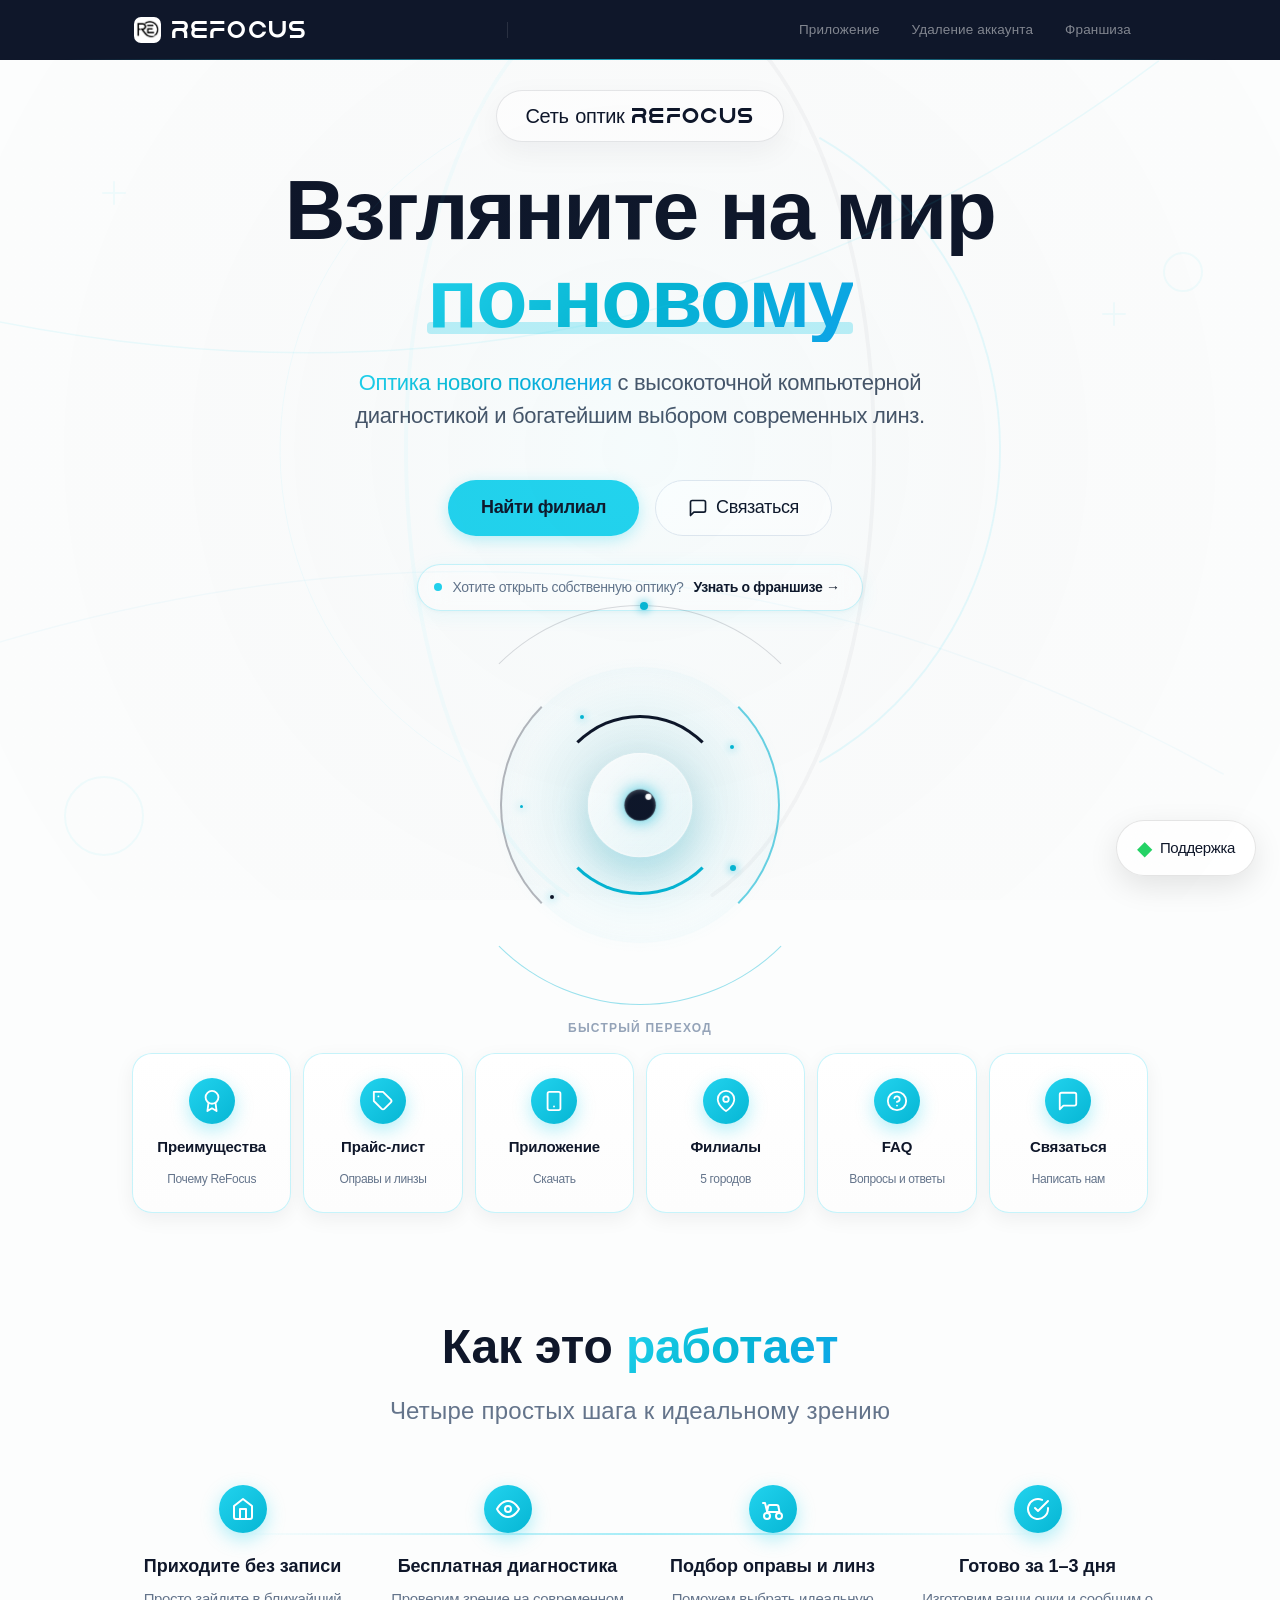
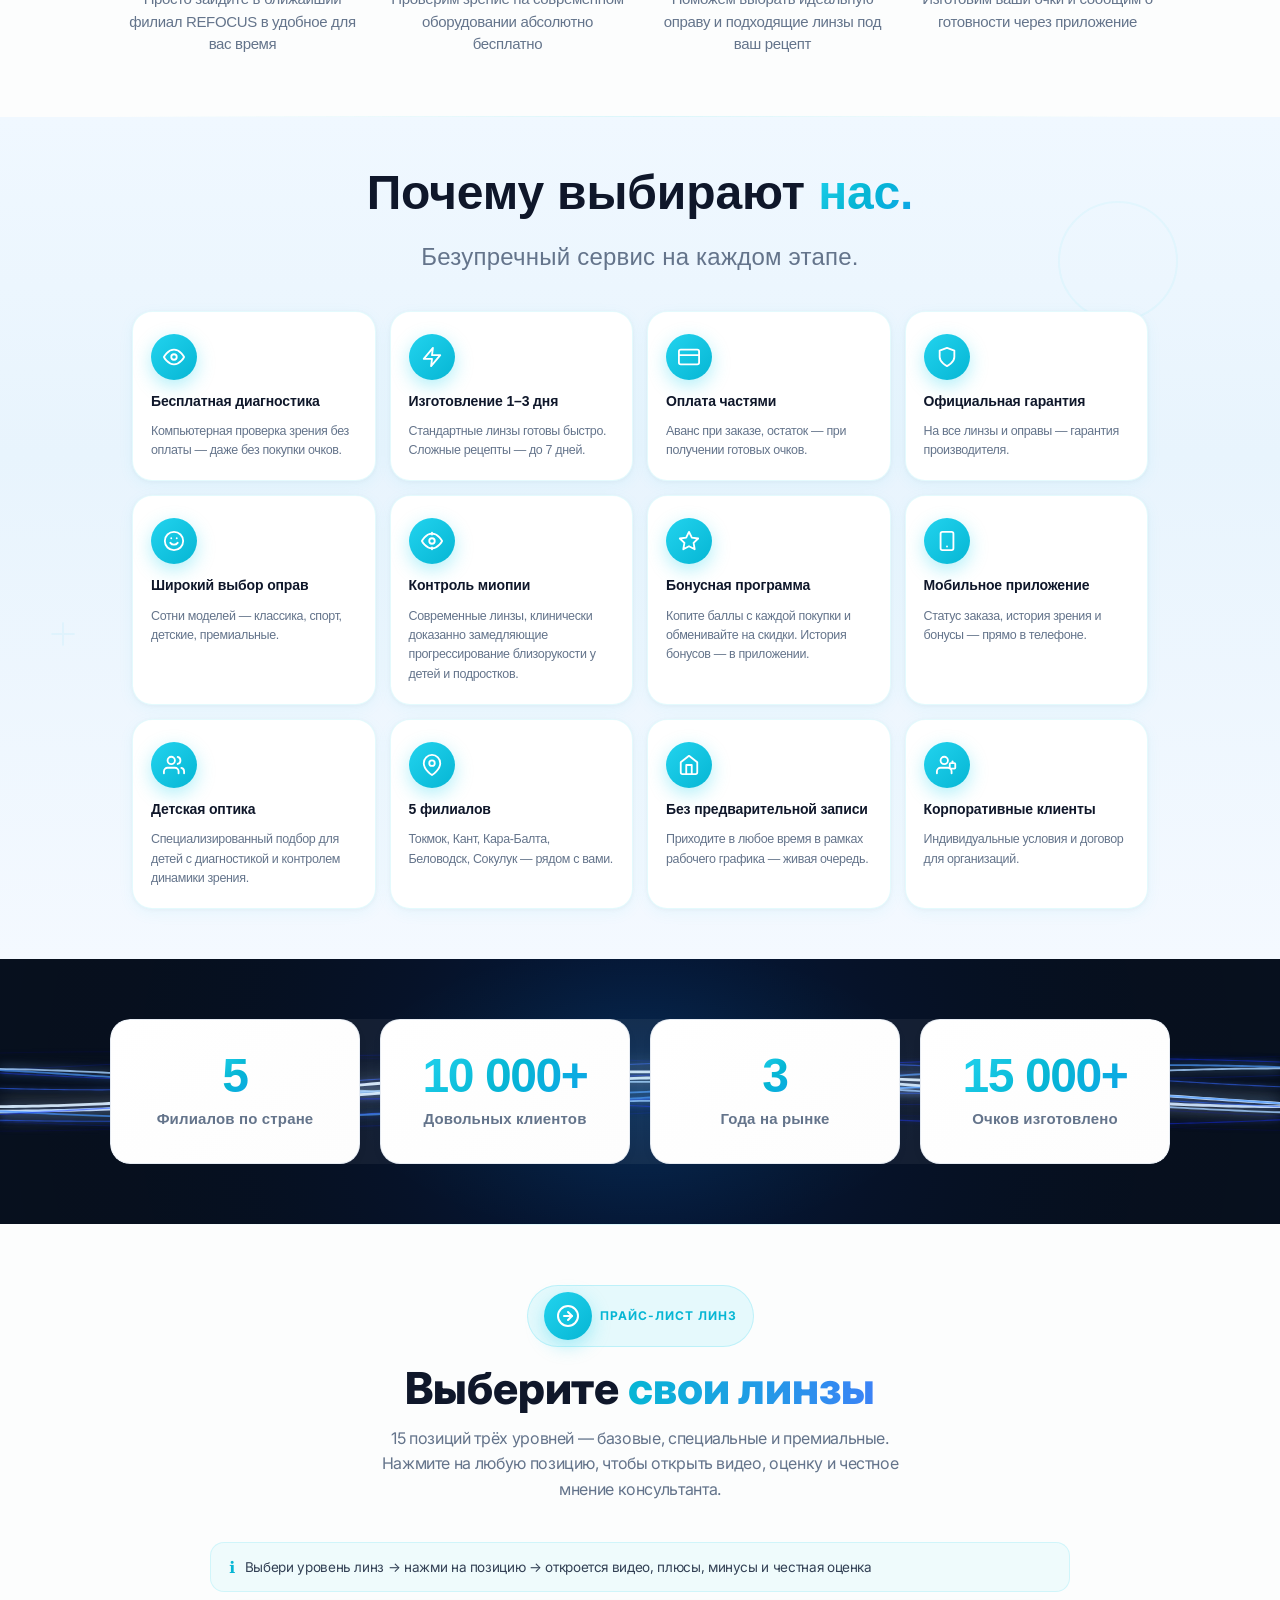
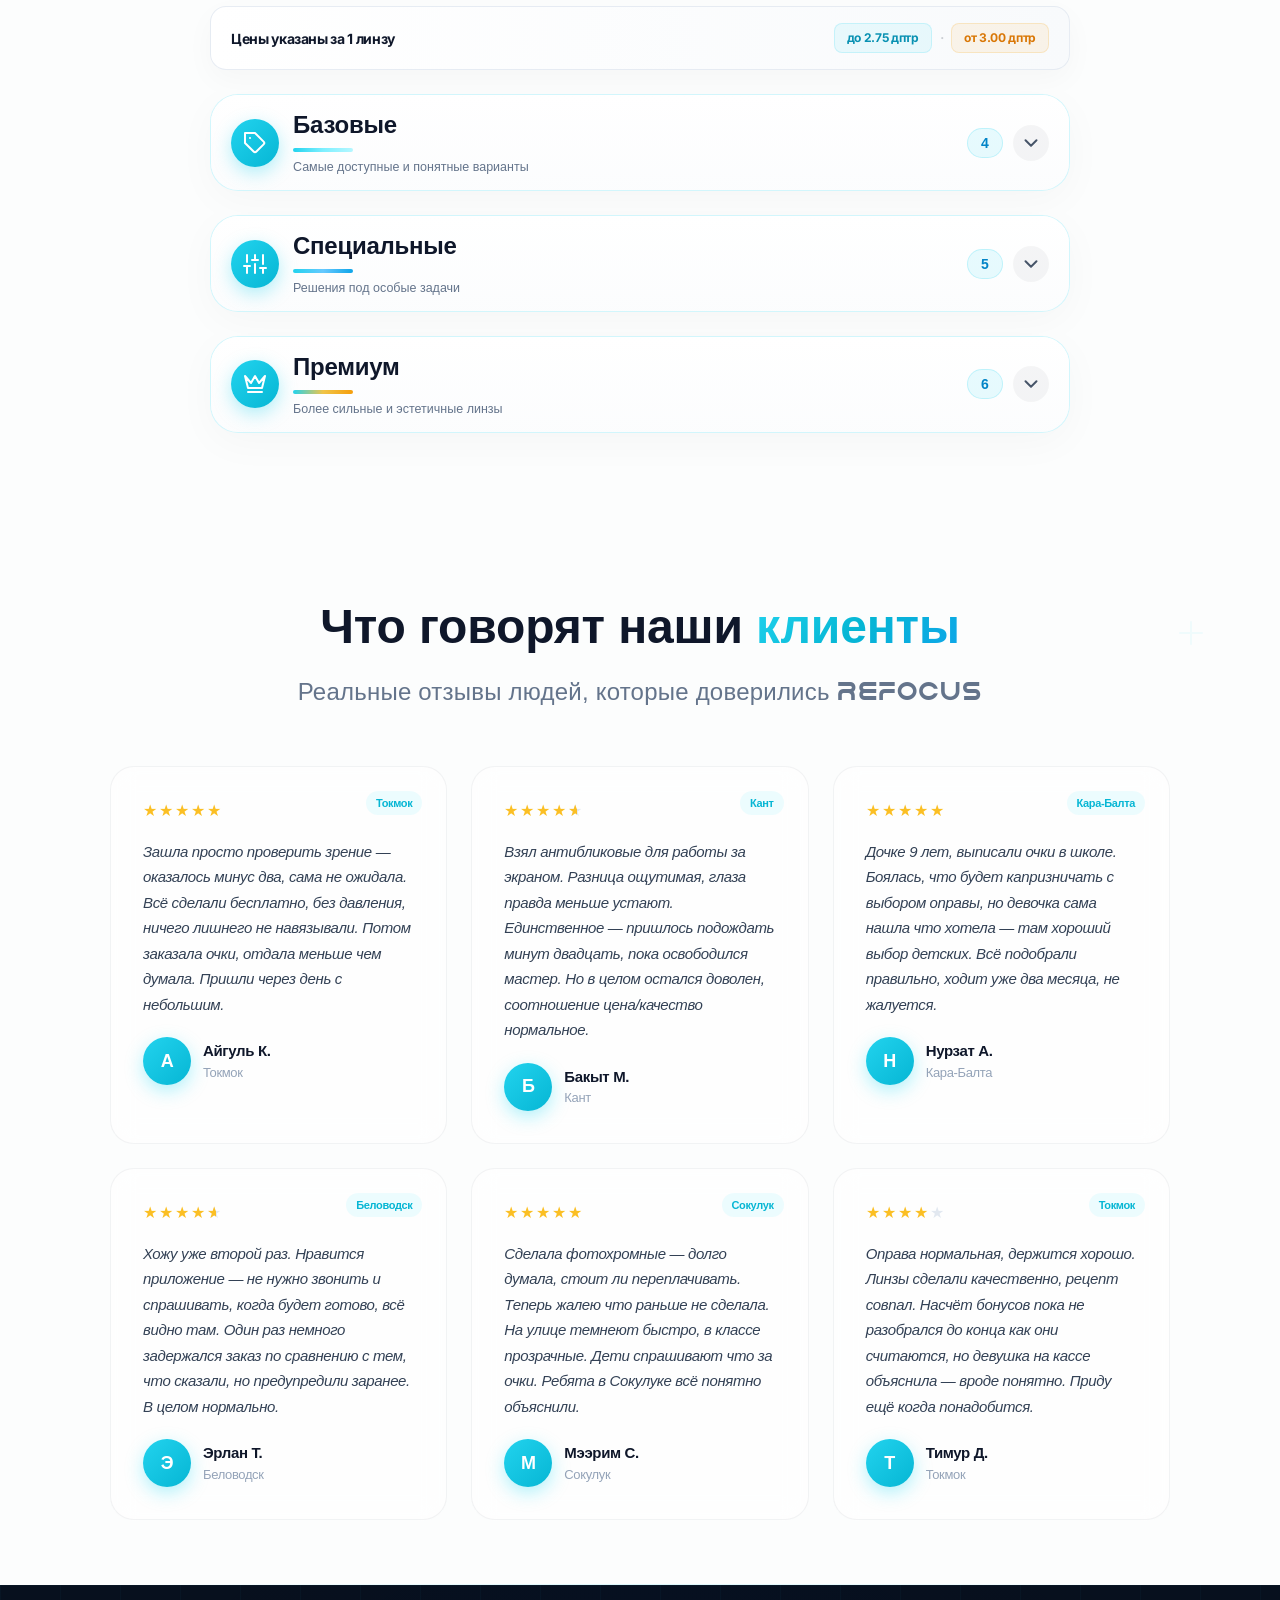
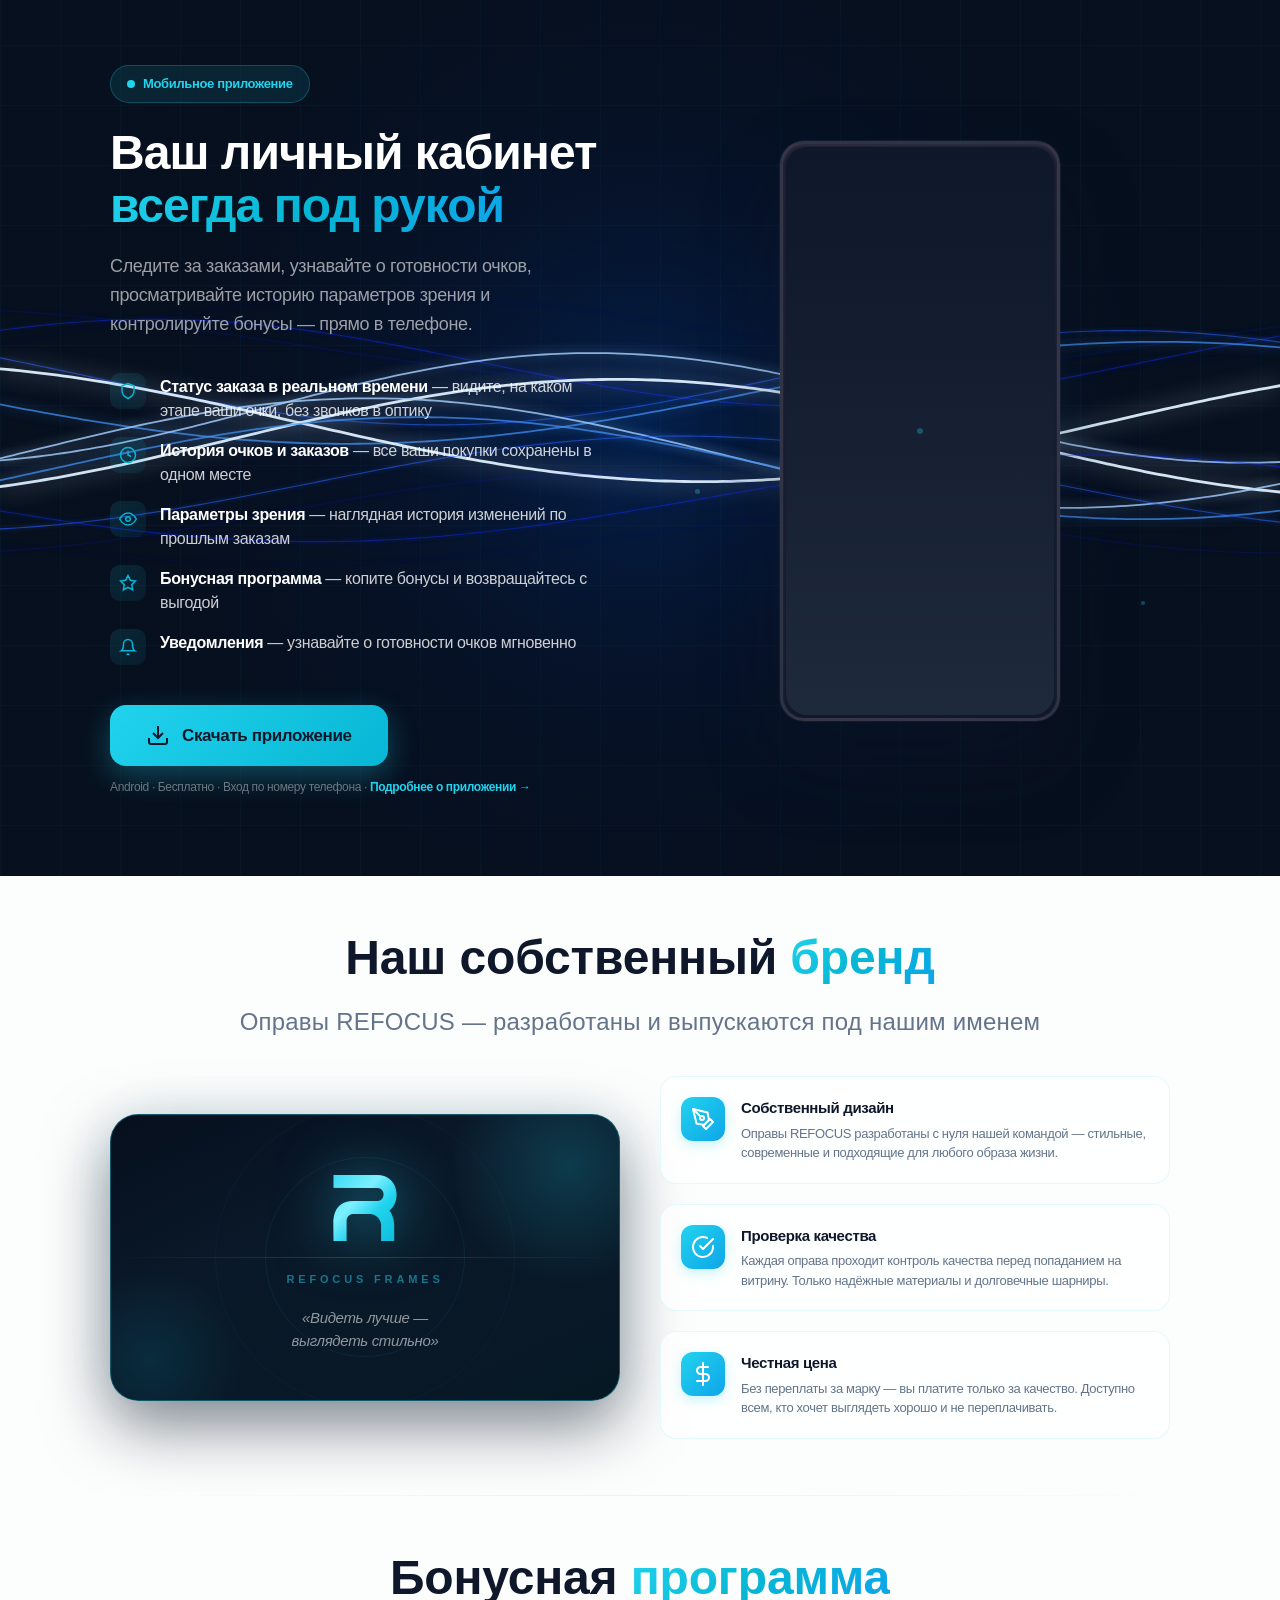
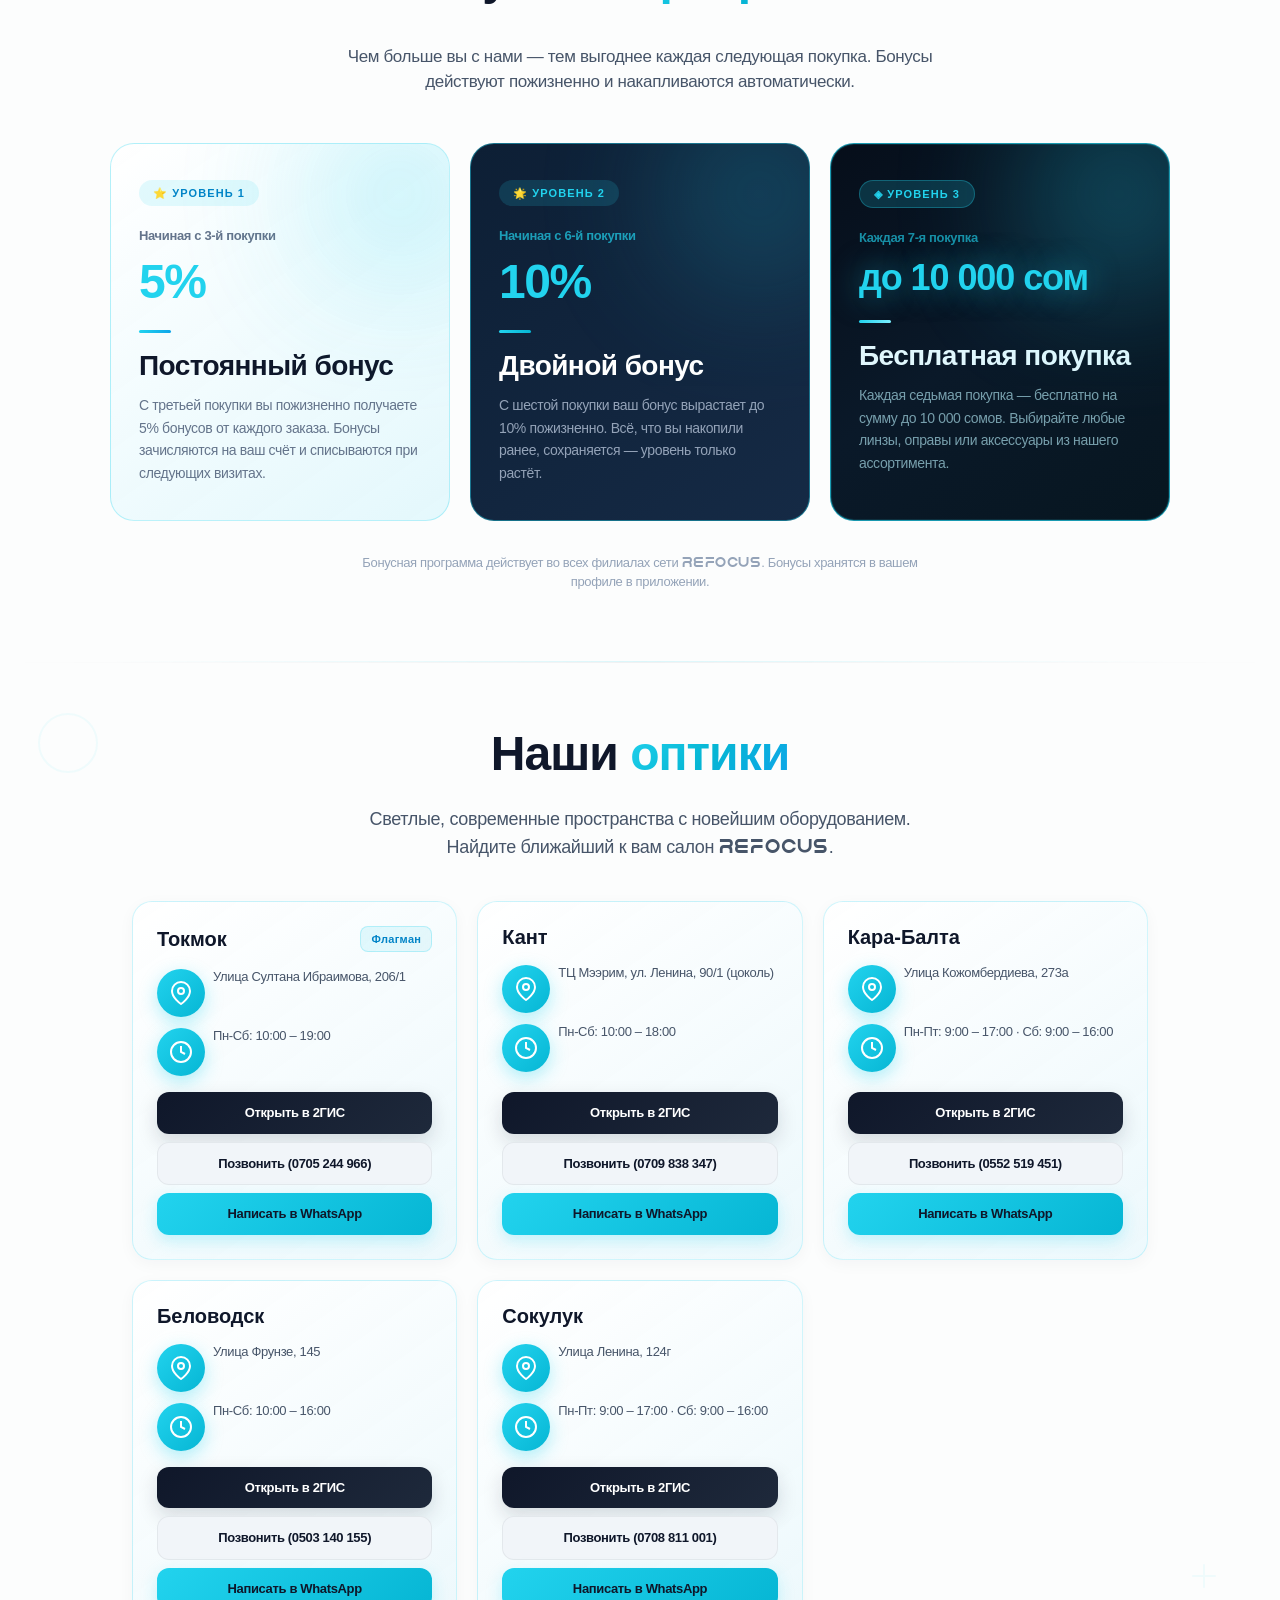
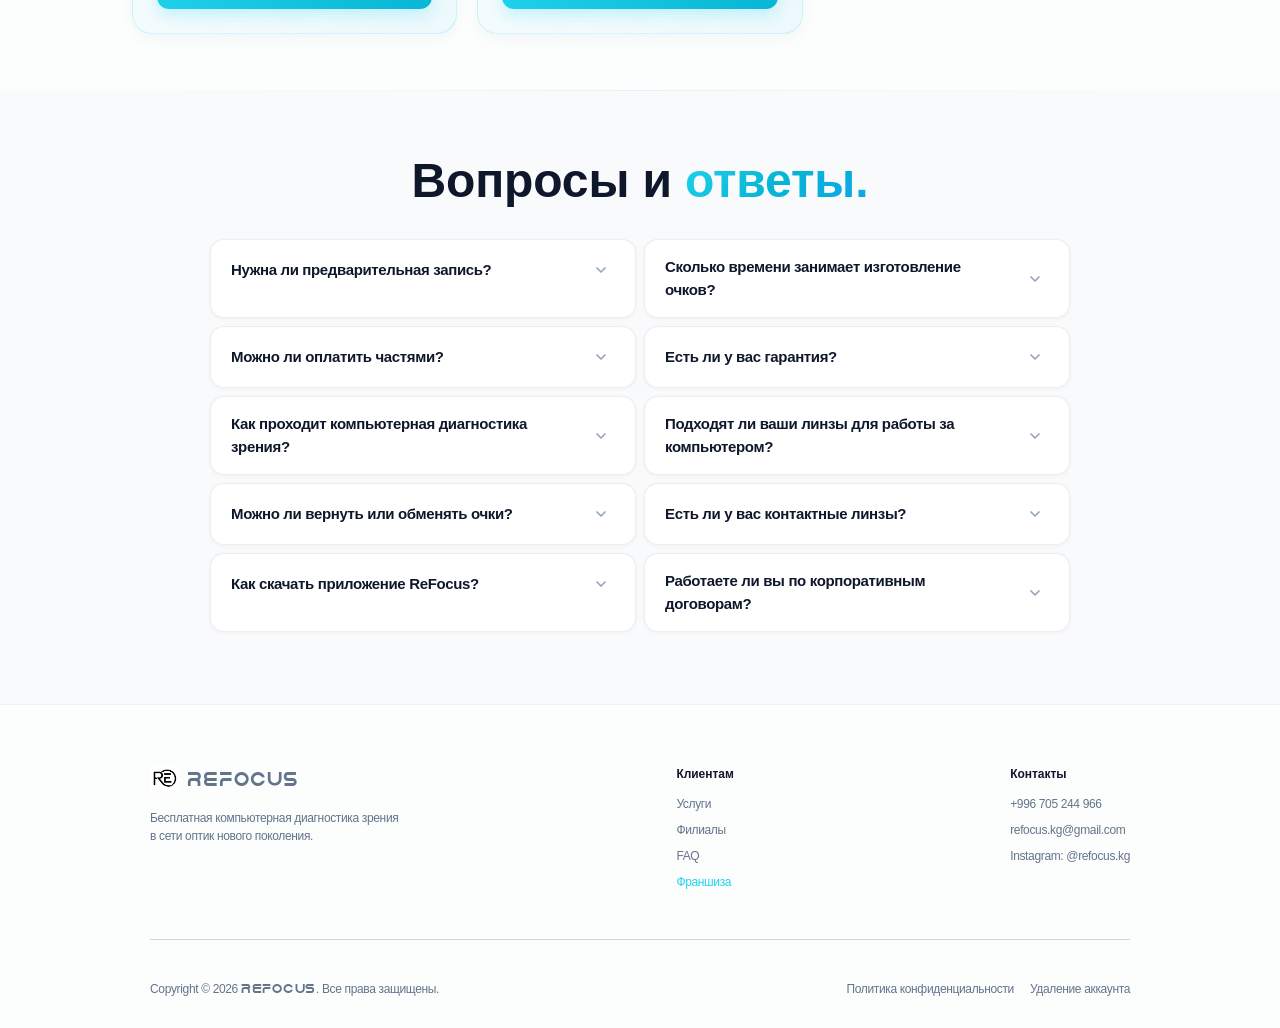
==== commit 3dfc2155: "Apply frosted glass design + wave background across all pages - app.html: frosted glass on all cards" ====
--- a/index.html
+++ b/index.html
@@ -1343,7 +1343,7 @@
       padding: 80px 22px;
       position: relative;
       overflow: hidden;
-      background: var(--brand-dark);
+      background: #07101e;
     }
 
     .app-section::before {
@@ -1720,8 +1720,16 @@
     .stats-section {
       padding: 56px 22px;
       position: relative;
-      background: var(--brand-dark);
+      background: #07101e;
       overflow: hidden;
+    }
+    .section-wave {
+      position: absolute;
+      top: 0; left: 0;
+      width: 100%; height: 100%;
+      z-index: 0;
+      pointer-events: none;
+      display: block;
     }
     .stats-section::before {
       content: '';
@@ -2597,6 +2605,7 @@
     }
   </style>
   <section class="stats-section">
+    <canvas class="section-wave"></canvas>
     <div class="stats-grid">
       <div class="stat-card reveal-scale">
         <div class="stat-number"><span class="gradient-text" data-count="5">0</span></div>
@@ -2722,6 +2731,7 @@
 
   <!-- Mobile App Section -->
   <section id="app" class="app-section">
+    <canvas class="section-wave"></canvas>
     <div class="app-section-grid"></div>
 
     <div class="app-container" style="position:relative;z-index:1;">
@@ -3410,5 +3420,87 @@
       }
     });
   </script>
+
+  <script>
+  /* ── Section Wave Animation (stats + app sections) ── */
+  (function () {
+    var isMobile = window.innerWidth <= 768;
+    var N = isMobile ? 8 : 14;
+
+    function buildWaves() {
+      var waves = [];
+      for (var i = 0; i < N; i++) {
+        var t = i / (N - 1), dist = Math.abs(t - 0.5) * 2;
+        var r, g, b;
+        if (dist < 0.14)      { r=225; g=242; b=255; }
+        else if (dist < 0.38) { var f=(dist-0.14)/0.24; r=Math.round(225-f*155); g=Math.round(242-f*90); b=255; }
+        else if (dist < 0.68) { var f=(dist-0.38)/0.30; r=Math.round(70-f*50);  g=Math.round(152-f*105); b=255; }
+        else                  { var f=(dist-0.68)/0.32; r=Math.round(20-f*10);  g=Math.round(47-f*30);   b=Math.round(255-f*90); }
+        waves.push({
+          baseY: 0.50 + (t-0.5)*0.22, amp: 0.068 - dist*0.028,
+          freq: 0.88 + (Math.random()*2-1)*0.10,
+          phase: Math.random()*Math.PI*2,
+          speed: (0.00022 + Math.random()*0.00014) * (i%2===0 ? 1 : -1),
+          r:r, g:g, b:b,
+          alpha: Math.max(0.12, 1.0 - dist*0.82),
+          lw: dist<0.14 ? 2.8 : (dist<0.44 ? 1.8 : (dist<0.72 ? 1.1 : 0.65)),
+          glow: dist<0.22 ? 22 : (dist<0.52 ? 11 : 4)
+        });
+      }
+      return waves;
+    }
+
+    function startWave(canvas) {
+      var ctx = canvas.getContext('2d');
+      var waves = buildWaves();
+      var lastTs = 0, interval = 1000/(isMobile ? 24 : 40);
+      var steps = isMobile ? 80 : 200;
+
+      function resize() {
+        canvas.width  = canvas.offsetWidth;
+        canvas.height = canvas.offsetHeight;
+      }
+      window.addEventListener('resize', resize, {passive:true});
+      resize();
+
+      function draw(ts) {
+        requestAnimationFrame(draw);
+        if (ts - lastTs < interval) return;
+        lastTs = ts;
+        var W = canvas.width, H = canvas.height;
+
+        ctx.fillStyle = '#07101e';
+        ctx.fillRect(0, 0, W, H);
+
+        var grd = ctx.createRadialGradient(W*.5,H*.5,0, W*.5,H*.5,W*.52);
+        grd.addColorStop(0,    'rgba(0,55,140,0.42)');
+        grd.addColorStop(0.38, 'rgba(0,28,88,0.18)');
+        grd.addColorStop(1,    'rgba(0,0,0,0)');
+        ctx.fillStyle = grd;
+        ctx.fillRect(0, 0, W, H);
+
+        for (var wi = 0; wi < waves.length; wi++) {
+          var wv = waves[wi];
+          wv.phase += wv.speed;
+          ctx.beginPath();
+          ctx.lineCap = 'round'; ctx.lineJoin = 'round';
+          for (var s = 0; s <= steps; s++) {
+            var x = s/steps*W;
+            var y = wv.baseY*H + Math.sin(x/W*Math.PI*2*wv.freq + wv.phase)*wv.amp*H;
+            s===0 ? ctx.moveTo(x,y) : ctx.lineTo(x,y);
+          }
+          ctx.strokeStyle = 'rgba('+wv.r+','+wv.g+','+wv.b+','+wv.alpha+')';
+          ctx.lineWidth = wv.lw;
+          if (!isMobile) { ctx.shadowBlur = wv.glow; ctx.shadowColor = 'rgba('+wv.r+','+wv.g+','+wv.b+',0.75)'; }
+          ctx.stroke();
+          ctx.shadowBlur = 0;
+        }
+      }
+      requestAnimationFrame(draw);
+    }
+
+    document.querySelectorAll('.section-wave').forEach(function(c) { startWave(c); });
+  })();
+  </script>
 </body>
 </html>
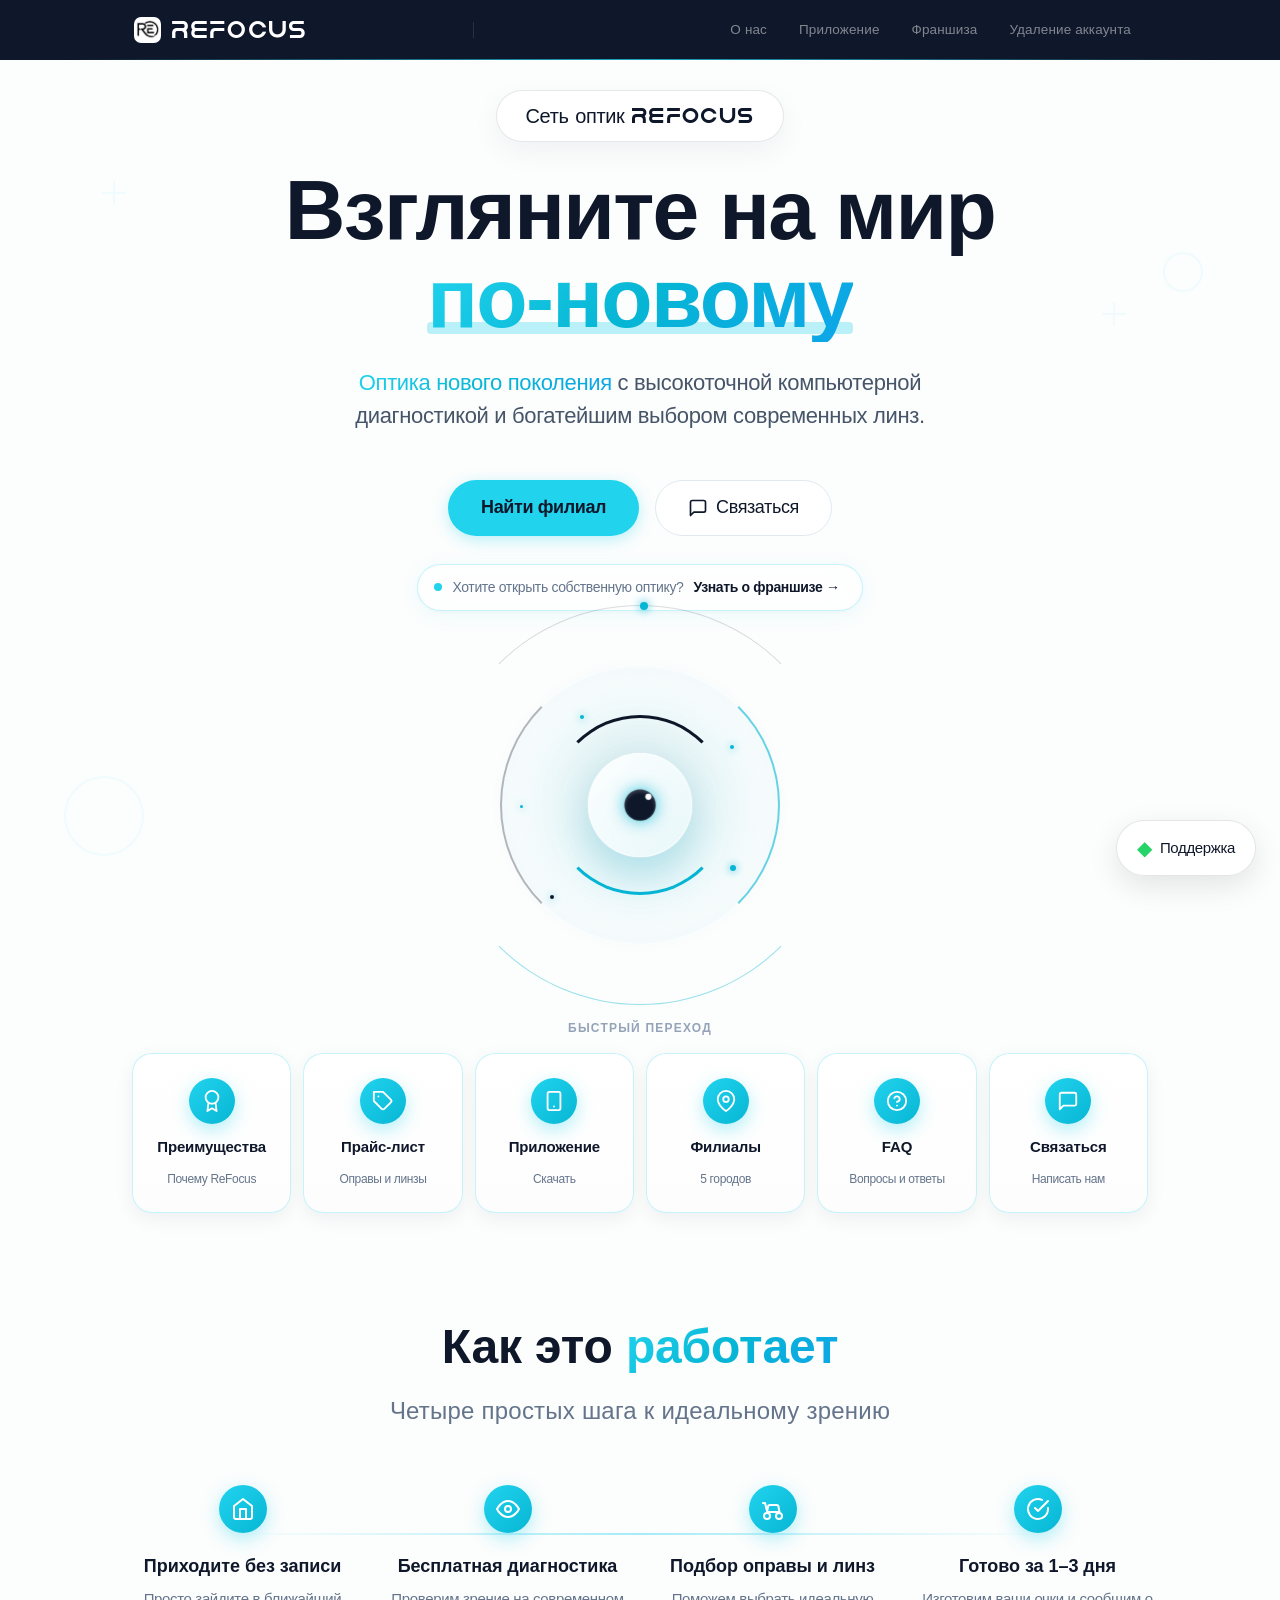
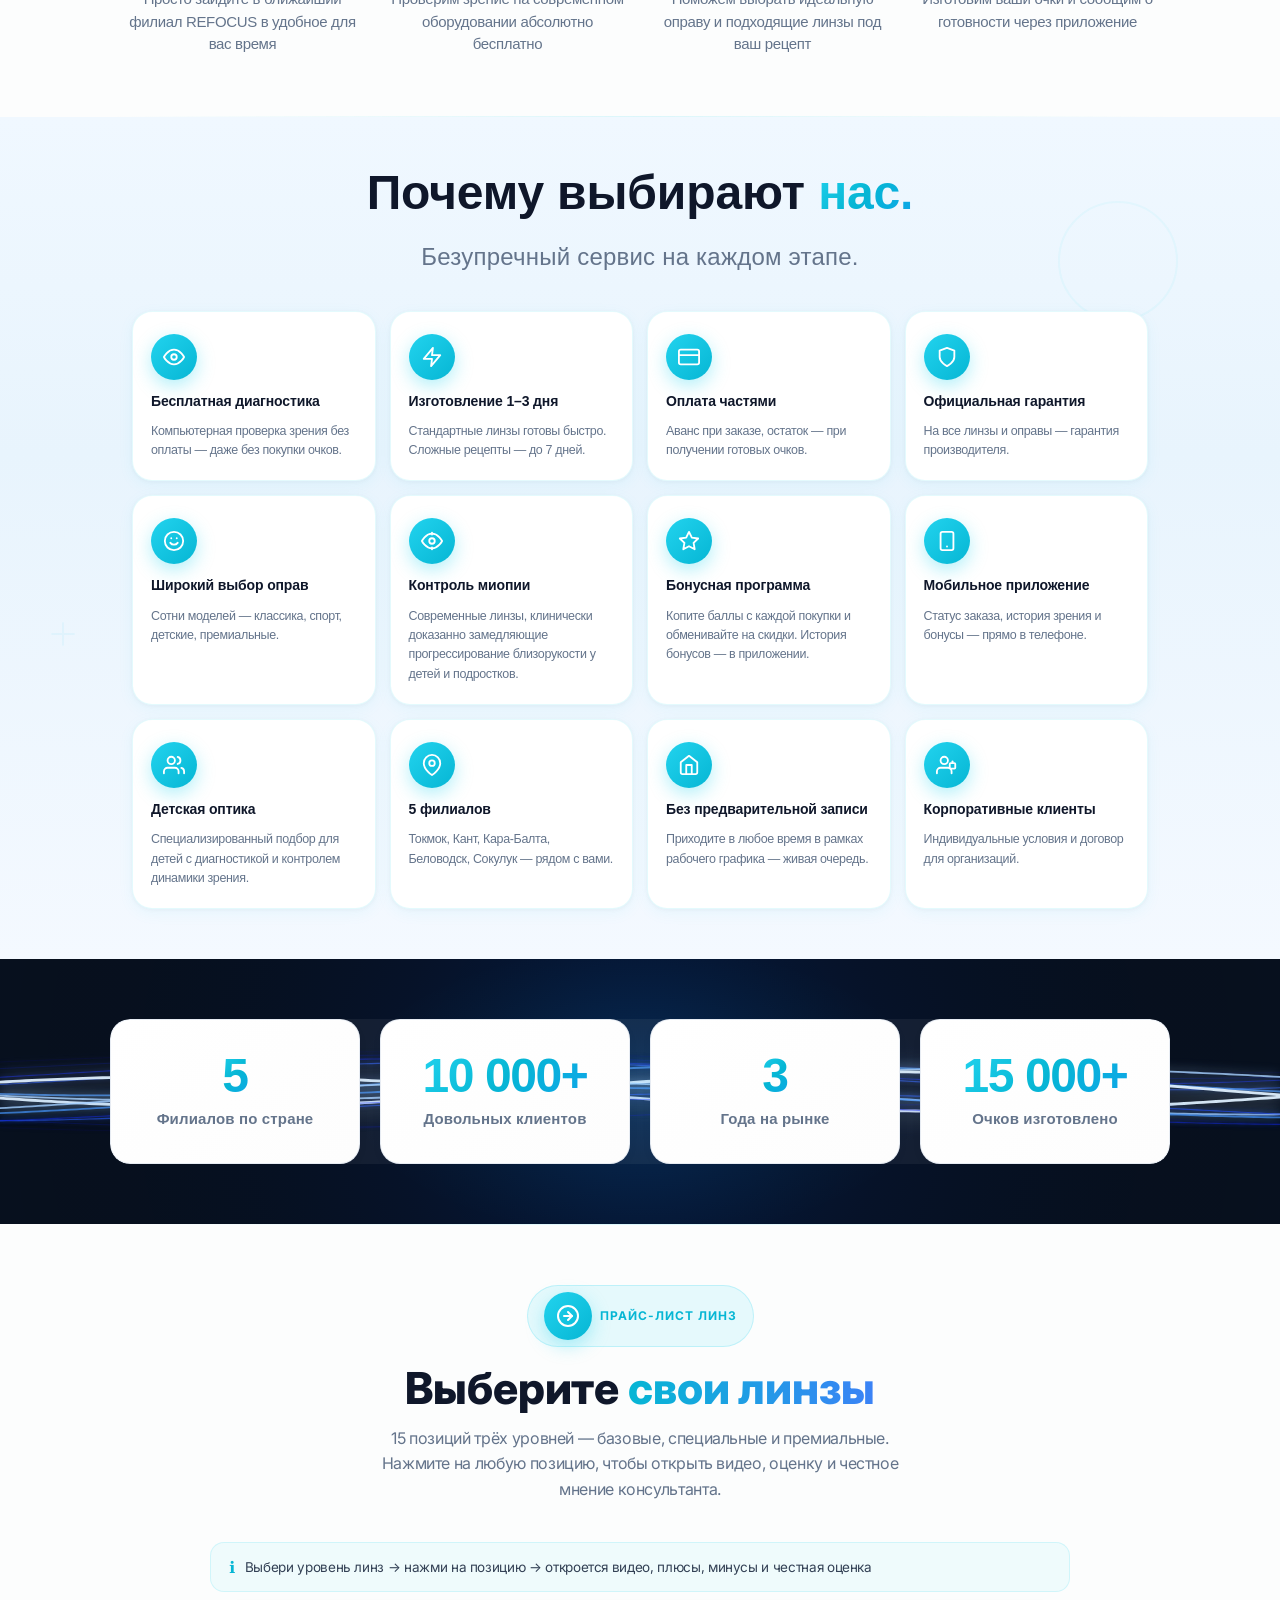
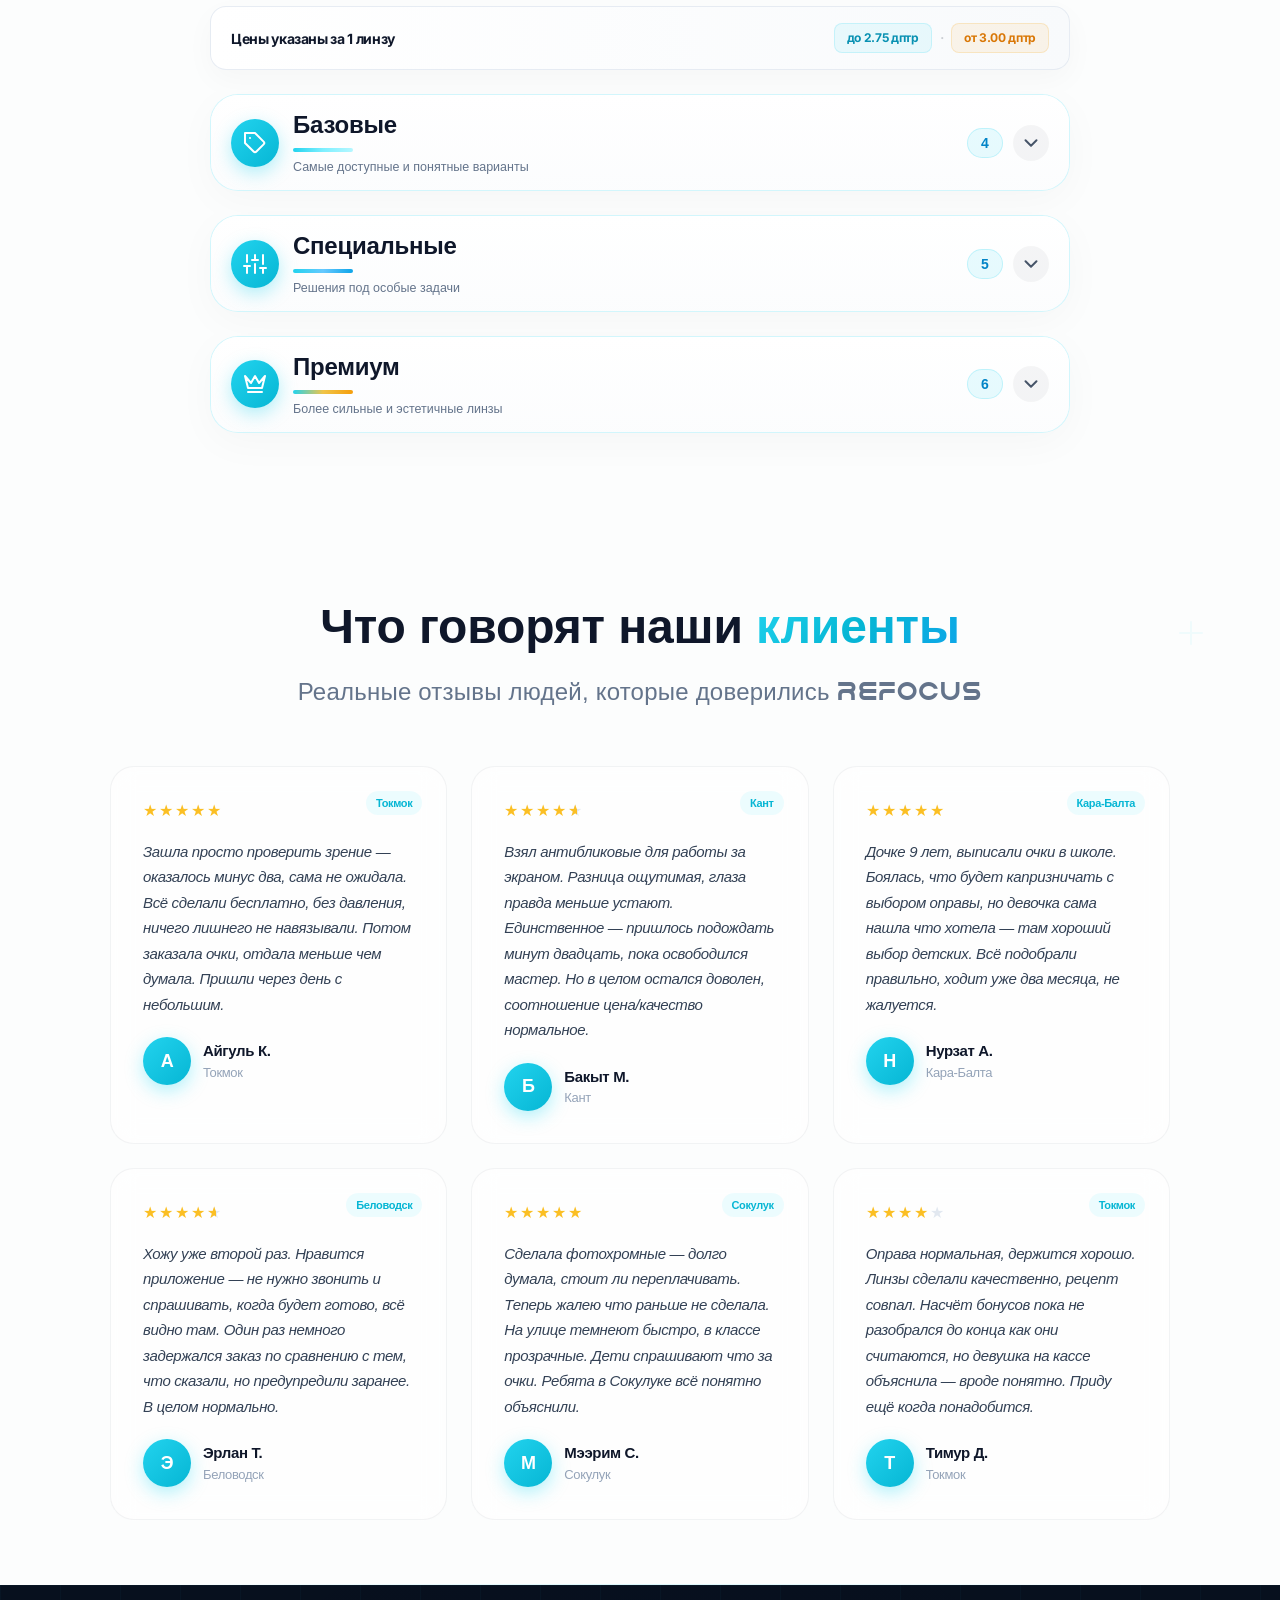
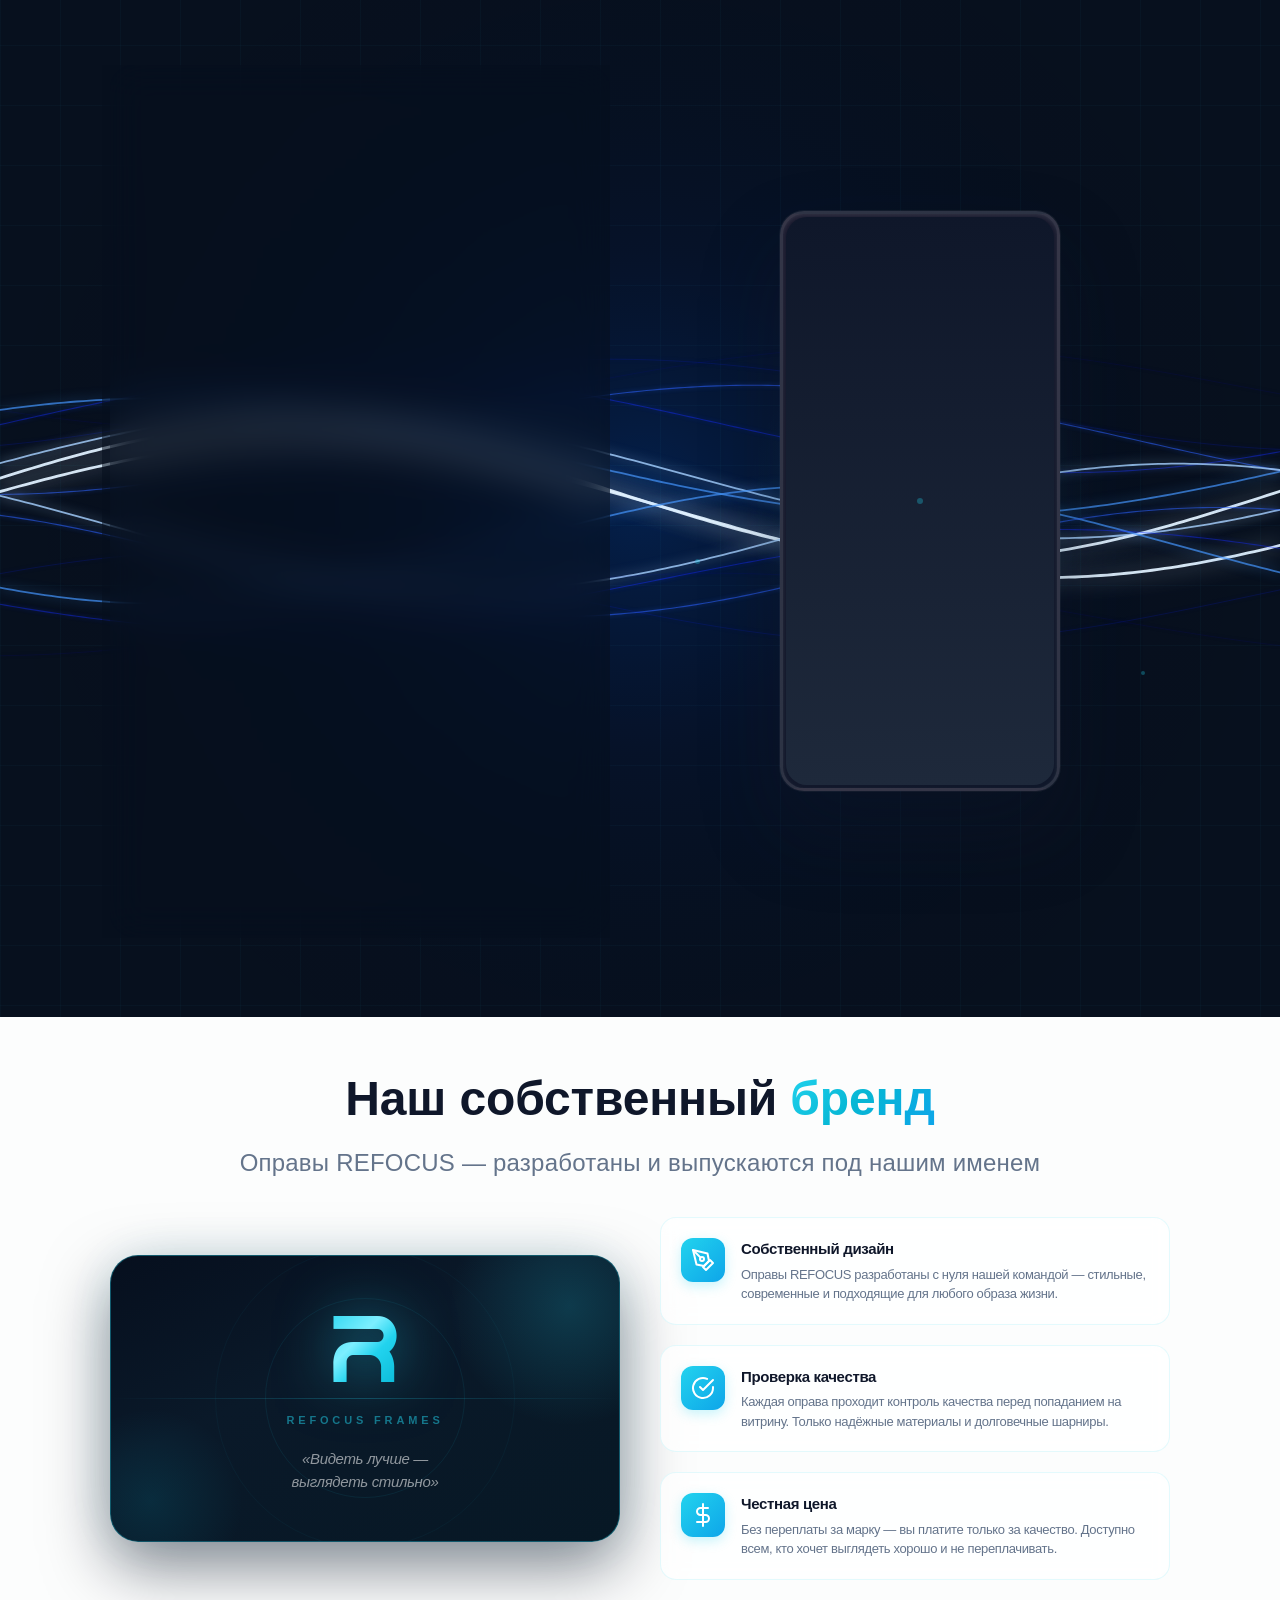
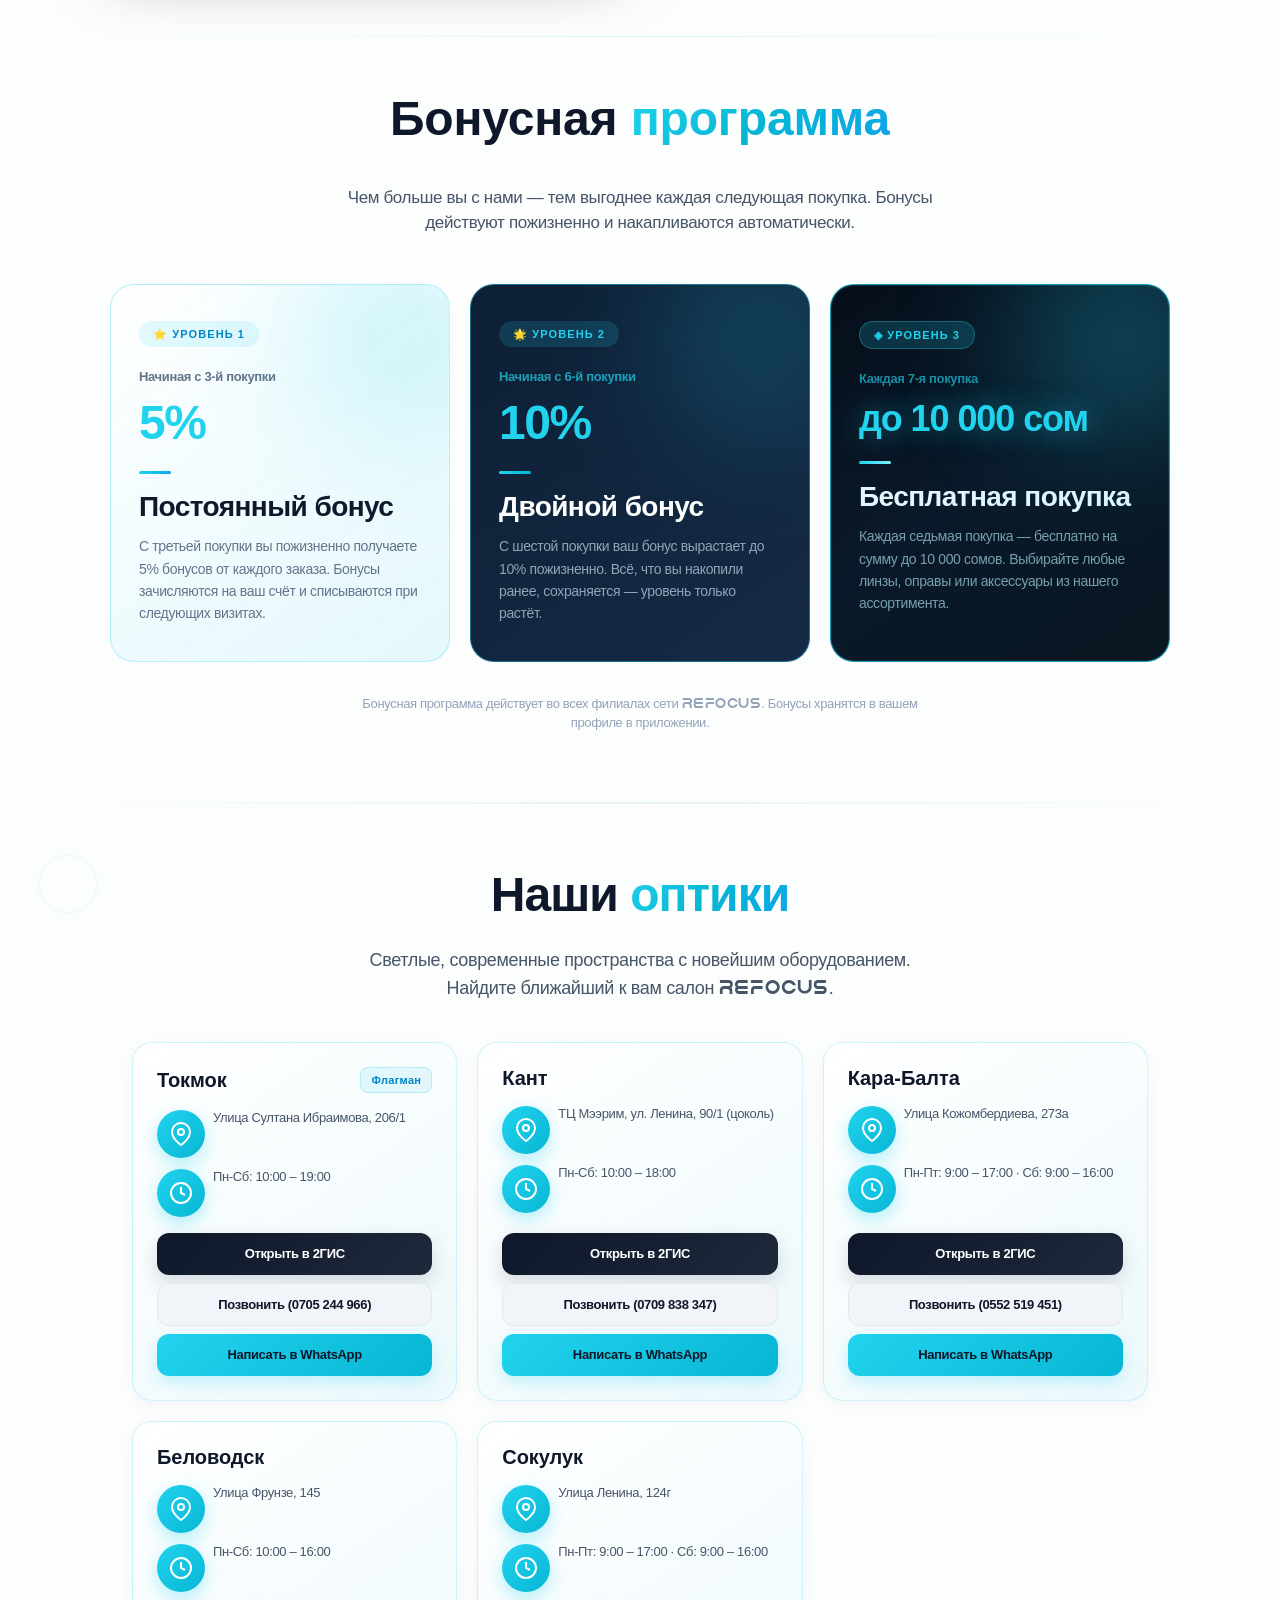
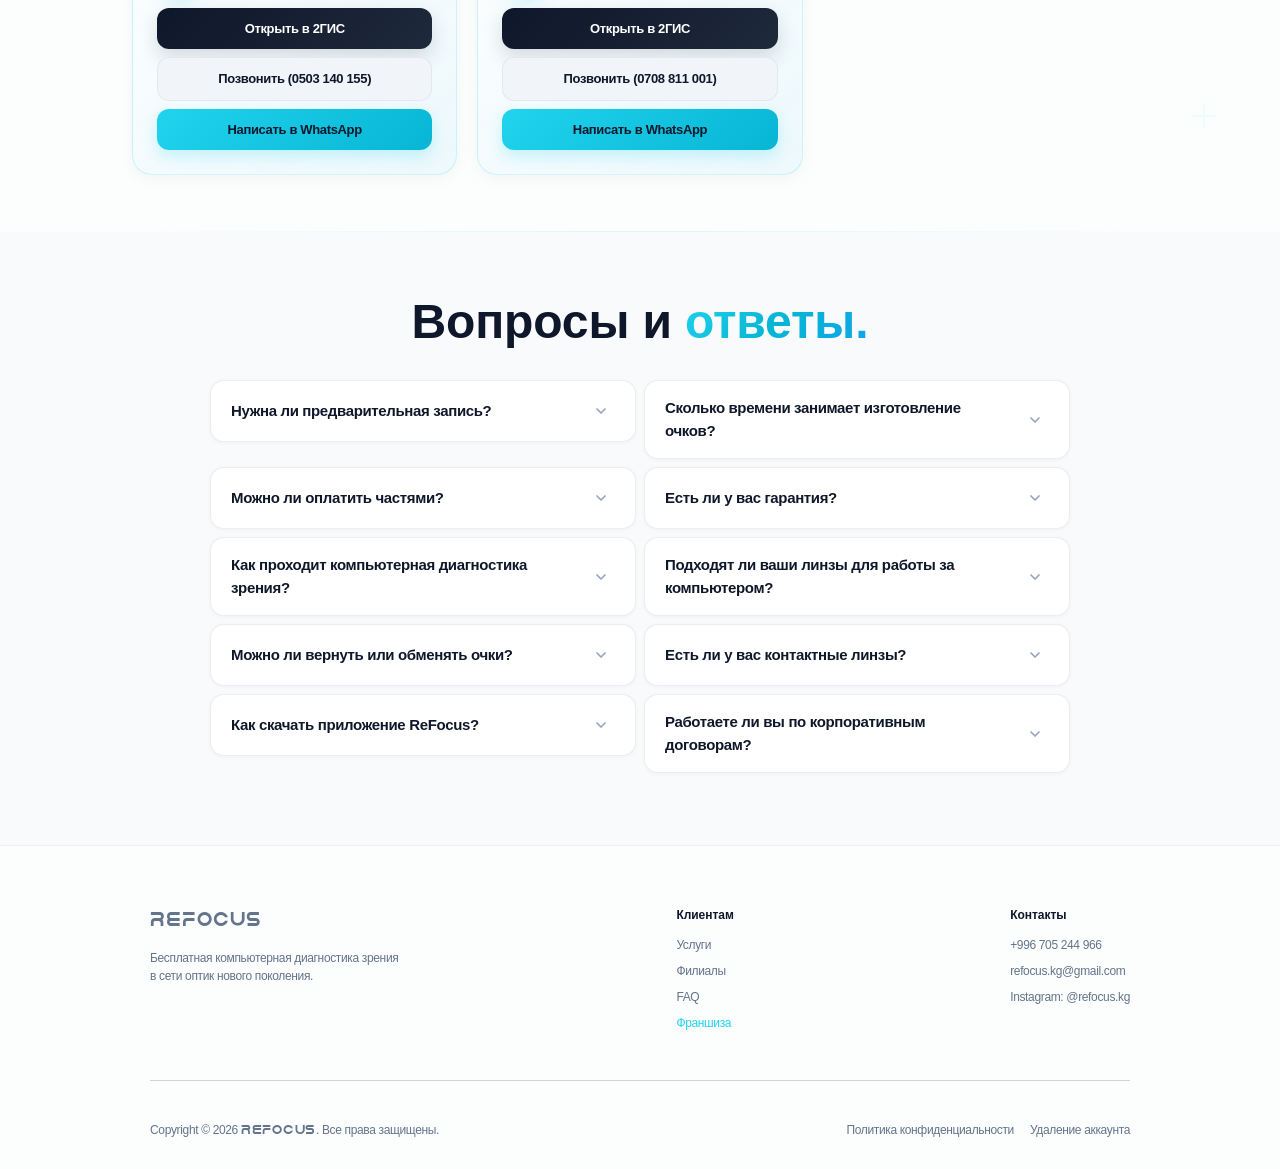
==== commit 74314fa9: "Add about page, remove cursor animation, fix FAQ grid, update nav - New about.html: company history," ====
--- a/index.html
+++ b/index.html
@@ -100,14 +100,6 @@
       background-color: transparent;
     }
 
-    /* ── UNIFIED GLOBAL BACKGROUND ── */
-    #globalCanvas {
-      position: fixed;
-      top: 0; left: 0;
-      width: 100vw; height: 100vh;
-      z-index: 9998; /* Always on top — pointer-events:none lets clicks pass through */
-      pointer-events: none;
-    }
 
     /* Ambient glowing orbs fixed to viewport */
     .global-ambient-glow {
@@ -608,7 +600,6 @@
       .eye-scan-beam  { display: none !important; }
       .eye-aura       { animation: none !important; }
       /* Канвас не нужен на мобильном */
-      #globalCanvas   { display: none !important; }
     }
 
     /* --- Features Grid --- */
@@ -1022,6 +1013,7 @@
         display: grid;
         grid-template-columns: 1fr 1fr;
         gap: 8px;
+        align-items: start;
       }
       .faq-item.active .faq-answer { max-height: 400px; }
     }
@@ -1398,6 +1390,12 @@
     .app-info {
       position: relative;
       z-index: 2;
+      background: rgba(7, 16, 30, 0.55);
+      backdrop-filter: blur(18px);
+      -webkit-backdrop-filter: blur(18px);
+      border-radius: 24px;
+      padding: 36px;
+      border: 1px solid rgba(34, 211, 238, 0.08);
     }
 
     .app-badge {
@@ -2319,8 +2317,6 @@
 <body>
   <script src="js/nav.js"></script>
 
-  <!-- Global Animated Tech Background -->
-  <canvas id="globalCanvas"></canvas>
   <div class="global-ambient-glow glow-top-right"></div>
   <div class="global-ambient-glow glow-bottom-left"></div>
 
@@ -3052,7 +3048,6 @@
       <div class="footer-flex">
         <div class="footer-col">
           <div class="footer-brand" style="margin-bottom:16px;display:flex;align-items:center;gap:8px;">
-            <img src="assets/logo-refocus.png" alt="ReFocus" style="height:28px;border-radius:4px;">
             <span class="brand-font" style="font-size:18px;">REFOCUS</span>
           </div>
           <p style="max-width: 250px;">Бесплатная компьютерная диагностика зрения в сети оптик нового поколения.</p>
@@ -3211,188 +3206,6 @@
 
     });
 
-    // ==========================================
-    // Interactive Canvas: Blueprint & Smooth Light Trail
-    // ==========================================
-    const canvas = document.getElementById('globalCanvas');
-    if (canvas && window.innerWidth > 768) {
-      const ctx = canvas.getContext('2d', { alpha: true });
-      let width, height;
-      
-      // The trail ribbon history
-      const trail = [];
-      const trailLength = 40; // How long the tail is
-      const trailWidthBase = 10; // Thickness of the trail
-      
-      let mouse = {
-        x: -1000,
-        y: -1000,
-        vx: 0,
-        vy: 0
-      };
-
-      function resize() {
-        width = canvas.width = window.innerWidth;
-        height = canvas.height = window.innerHeight;
-      }
-
-      // --- Static Background Graphics (Refractive Lens Shapes) ---
-      function drawOpticalBlueprint() {
-        ctx.save();
-        
-        const centerX = width * 0.5;
-        const centerY = height * 0.5;
-        
-        ctx.lineCap = 'round';
-        
-        // Massive ambient glowing sphere representing the lens center
-        const glow = ctx.createRadialGradient(centerX, centerY, 0, centerX, centerY, width * 0.6);
-        glow.addColorStop(0, 'rgba(34, 211, 238, 0.03)'); // Brand cyan glow
-        glow.addColorStop(0.5, 'rgba(15, 23, 42, 0.01)');
-        glow.addColorStop(1, 'transparent');
-        ctx.fillStyle = glow;
-        ctx.fillRect(0, 0, width, height);
-
-        // Drawing beautiful abstract lens curves (Convex & Concave geometry)
-        ctx.translate(centerX, centerY);
-
-        const radius1 = Math.min(width, height) * 0.4;
-        const radius2 = radius1 * 1.3;
-        const radius3 = radius1 * 1.8;
-        
-        // Lens arcs
-        ctx.beginPath();
-        ctx.arc(0, 0, radius1, -Math.PI/3, Math.PI/3);
-        ctx.lineWidth = 2;
-        ctx.strokeStyle = 'rgba(34, 211, 238, 0.1)';
-        ctx.stroke();
-
-        ctx.beginPath();
-        ctx.arc(0, 0, radius1, Math.PI - Math.PI/3, Math.PI + Math.PI/3);
-        ctx.lineWidth = 1;
-        ctx.strokeStyle = 'rgba(34, 211, 238, 0.05)';
-        ctx.stroke();
-        
-        // Thicker refractive edges in Dark Blue/Cyan
-        ctx.beginPath();
-        ctx.ellipse(0, 0, radius2 * 0.5, radius2, 0, -Math.PI/2.5, Math.PI/2.5);
-        ctx.lineWidth = 4;
-        ctx.strokeStyle = 'rgba(15, 23, 42, 0.03)';
-        ctx.stroke();
-
-        ctx.beginPath();
-        ctx.ellipse(0, 0, radius2 * 0.5, radius2, 0, Math.PI - Math.PI/2.5, Math.PI + Math.PI/2.5);
-        ctx.strokeStyle = 'rgba(34, 211, 238, 0.04)';
-        ctx.stroke();
-
-        // Abstract light beams passing through the lens
-        ctx.beginPath();
-        ctx.moveTo(-radius3, -radius3*0.2);
-        ctx.quadraticCurveTo(0, 0, radius3*0.8, -radius3*0.6);
-        ctx.lineWidth = 1.5;
-        ctx.strokeStyle = 'rgba(34, 211, 238, 0.08)';
-        ctx.stroke();
-
-        ctx.beginPath();
-        ctx.moveTo(-radius3, radius3*0.3);
-        ctx.quadraticCurveTo(0, 0, radius3*0.9, radius3*0.5);
-        ctx.strokeStyle = 'rgba(6, 182, 212, 0.04)';
-        ctx.stroke();
-        
-        ctx.restore();
-      }
-
-      // --- The Smooth Light Ribbon ---
-      function drawLightTrail() {
-        if (trail.length < 2) return;
-
-        ctx.save();
-        ctx.lineCap = 'round';
-        ctx.lineJoin = 'round';
-
-        // Draw the trail as a flowing ribbon
-        for (let i = 1; i < trail.length; i++) {
-          const point = trail[i];
-          const prevPoint = trail[i - 1];
-          
-          // Calculate speed based on distance between points
-          const dx = point.x - prevPoint.x;
-          const dy = point.y - prevPoint.y;
-          const speed = Math.sqrt(dx * dx + dy * dy);
-          
-          // Thickness modulates slightly based on speed to look organic
-          const thickness = trailWidthBase - (speed * 0.2); 
-          const actualSpread = Math.max(5, Math.min(trailWidthBase, thickness));
-
-          // 1 is head (bright), 0 is tail (transparent)
-          const life = i / trail.length; 
-          
-          ctx.beginPath();
-          ctx.moveTo(prevPoint.x, prevPoint.y);
-          ctx.lineTo(point.x, point.y);
-          
-          // Elegant gradient from Cyan (34, 211, 238) to Dark Blue (15, 23, 42)
-          ctx.lineWidth = actualSpread * (life * 0.8 + 0.2); // taper off
-          
-          // Very soft glow — barely visible
-          ctx.shadowBlur = 6 * life;
-          ctx.shadowColor = `rgba(34, 211, 238, ${life * 0.15})`;
-
-          const r = Math.floor(15 + (34 - 15) * life);     
-          const g = Math.floor(23 + (211 - 23) * life);    
-          const b = Math.floor(42 + (238 - 42) * life);    
-          
-          ctx.strokeStyle = `rgba(${r}, ${g}, ${b}, ${life * 0.175})`;
-          ctx.stroke();
-        }
-        ctx.restore();
-      }
-
-      function animate() {
-        requestAnimationFrame(animate);
-        
-        // Very slow fade to create motion blur/smoothness for the static elements
-        ctx.clearRect(0, 0, width, height);
-        
-        drawOpticalBlueprint();
-        
-        // Update trail array
-        if (mouse.x > 0 && mouse.y > 0) {
-           trail.push({ x: mouse.x, y: mouse.y });
-        } else {
-           // If mouse left the screen or stopped completely, don't grow, just shrink tail
-           if (trail.length > 0) trail.push({ x: trail[trail.length-1].x, y: trail[trail.length-1].y });
-        }
-        
-        if (trail.length > trailLength) {
-          trail.shift();
-        }
-
-        drawLightTrail();
-      }
-
-      // Smooth tracking
-      let targetX = -1000;
-      let targetY = -1000;
-
-      window.addEventListener('mousemove', (e) => {
-        // Interpolate heavily for that smooth "ribbon" feel rather than rigid mouse lock
-        mouse.x = e.clientX;
-        mouse.y = e.clientY;
-      });
-      
-      window.addEventListener('mouseout', () => {
-        // Drop the point far away to let the tail disappear slowly
-        mouse.x = -1000;
-        mouse.y = -1000;
-      });
-
-      window.addEventListener('resize', resize);
-      
-      // Start
-      resize();
-      animate();
-    }
   </script>
 
   <!-- Lens Price List Scripts -->
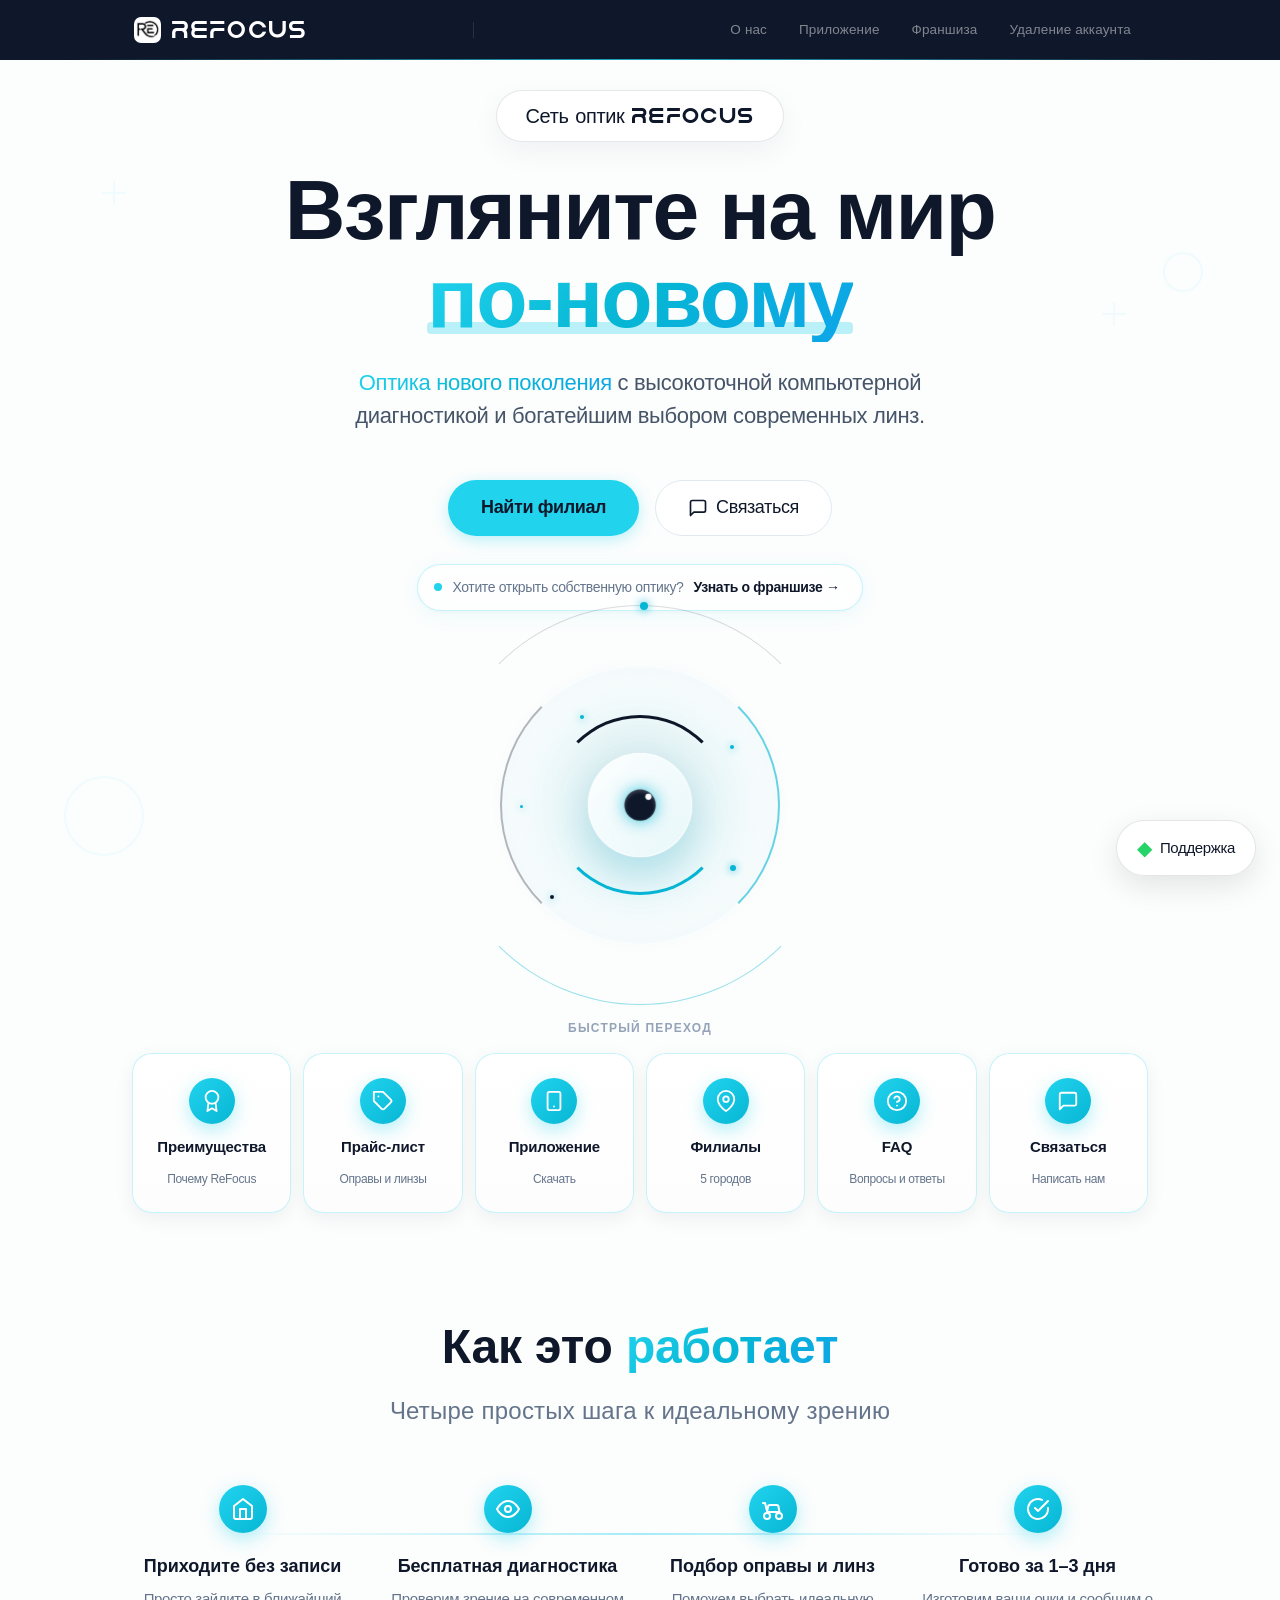
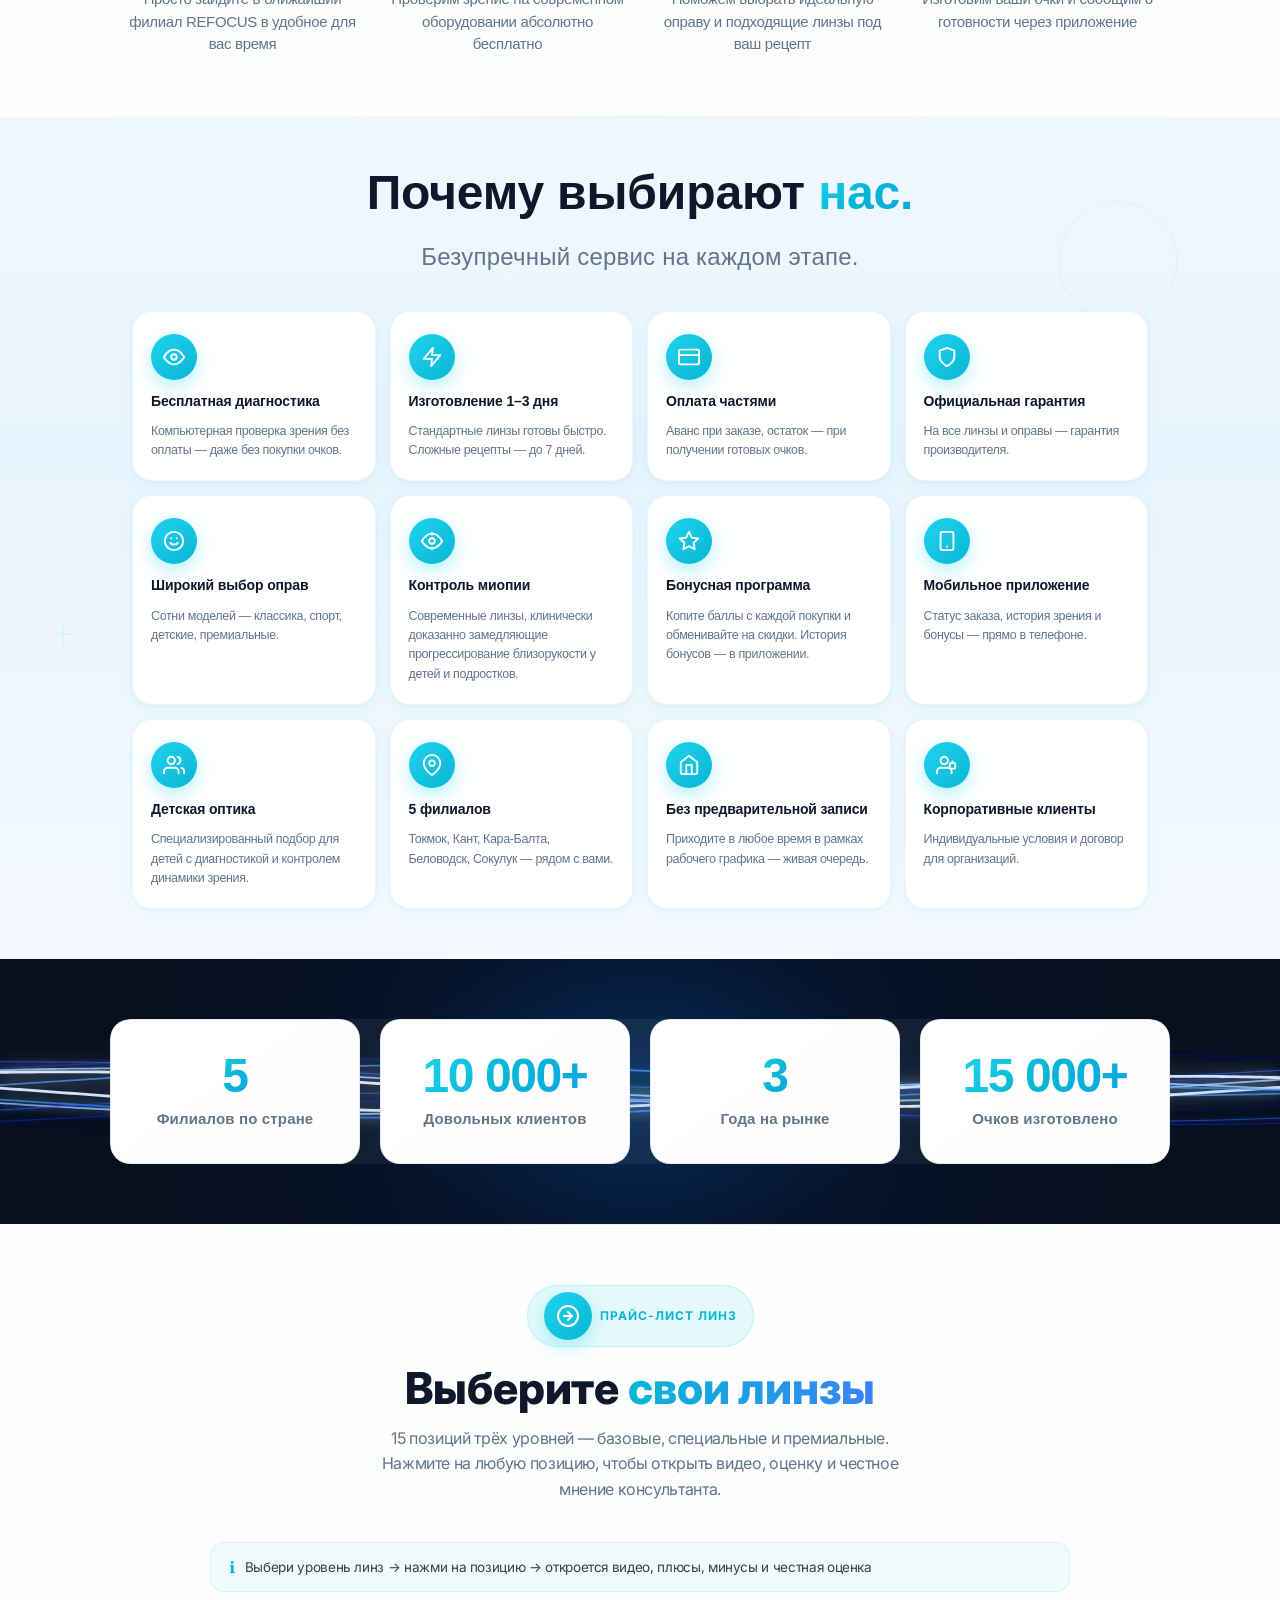
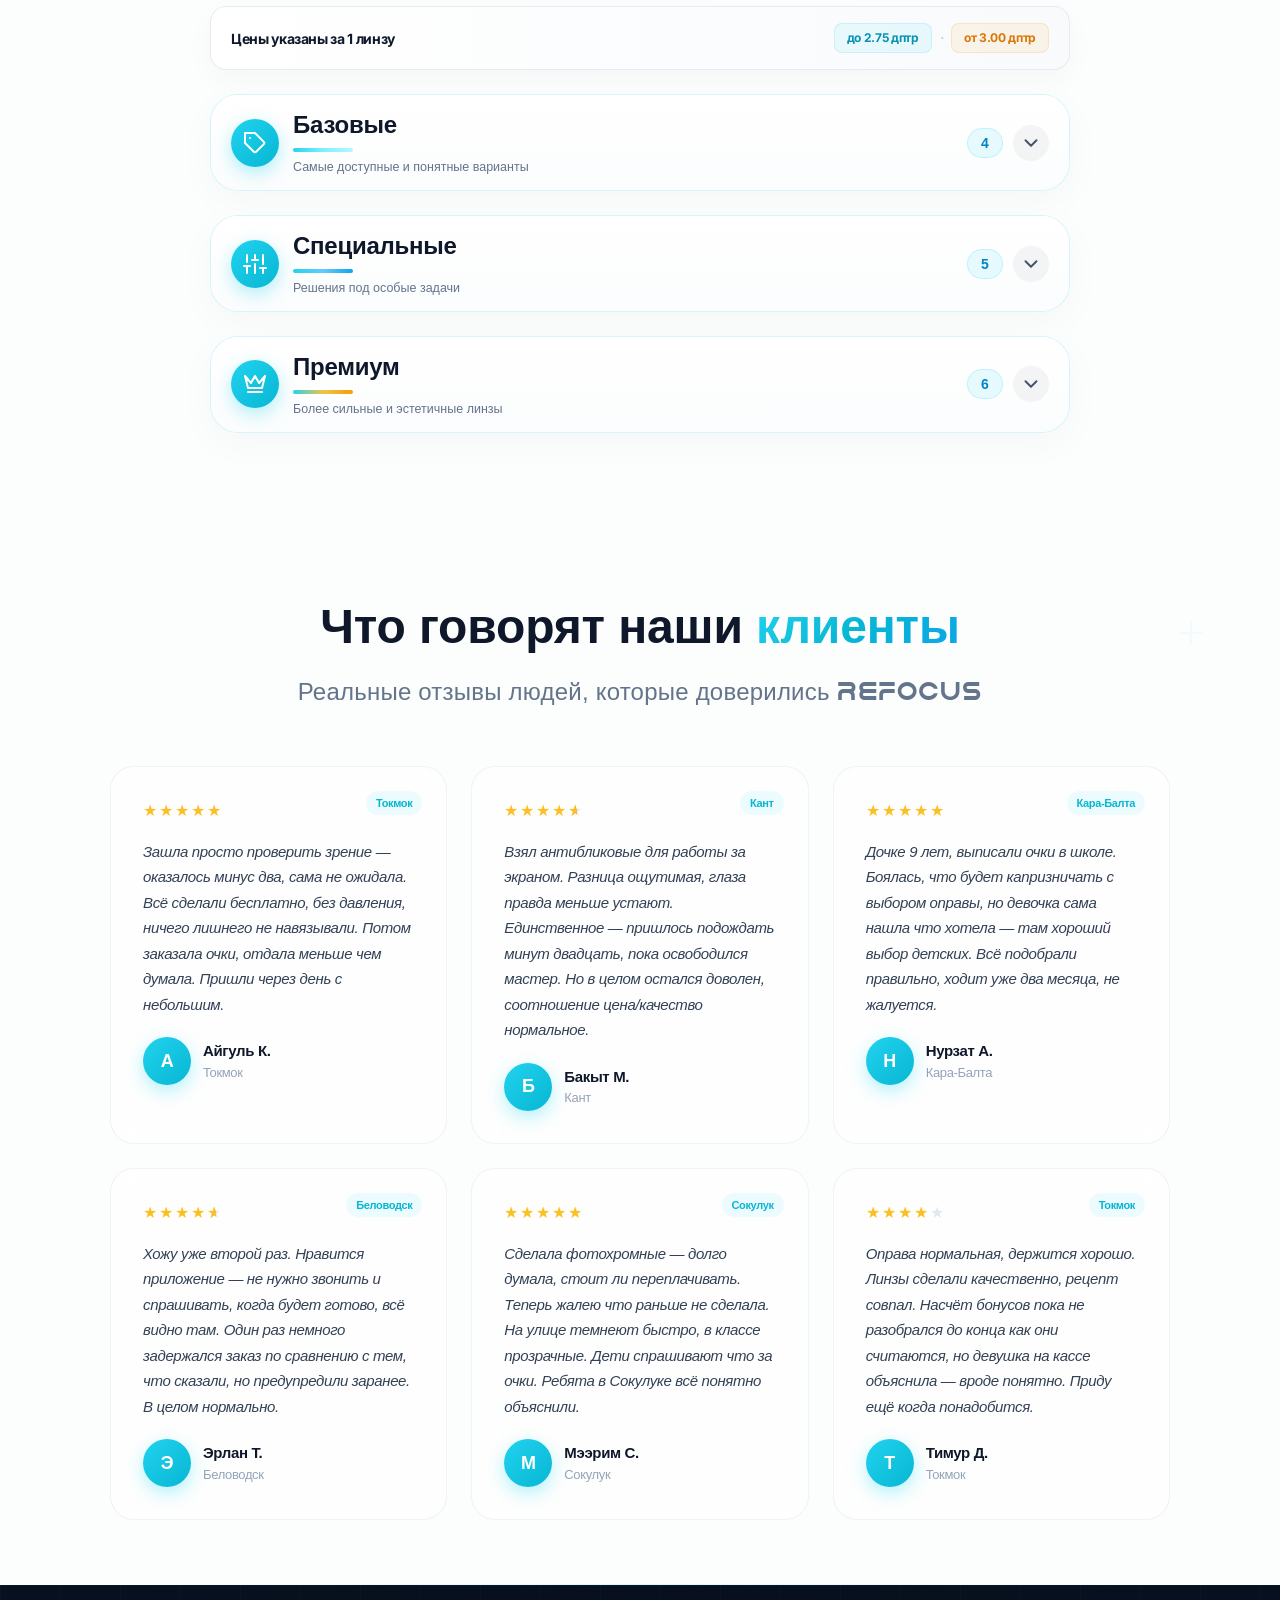
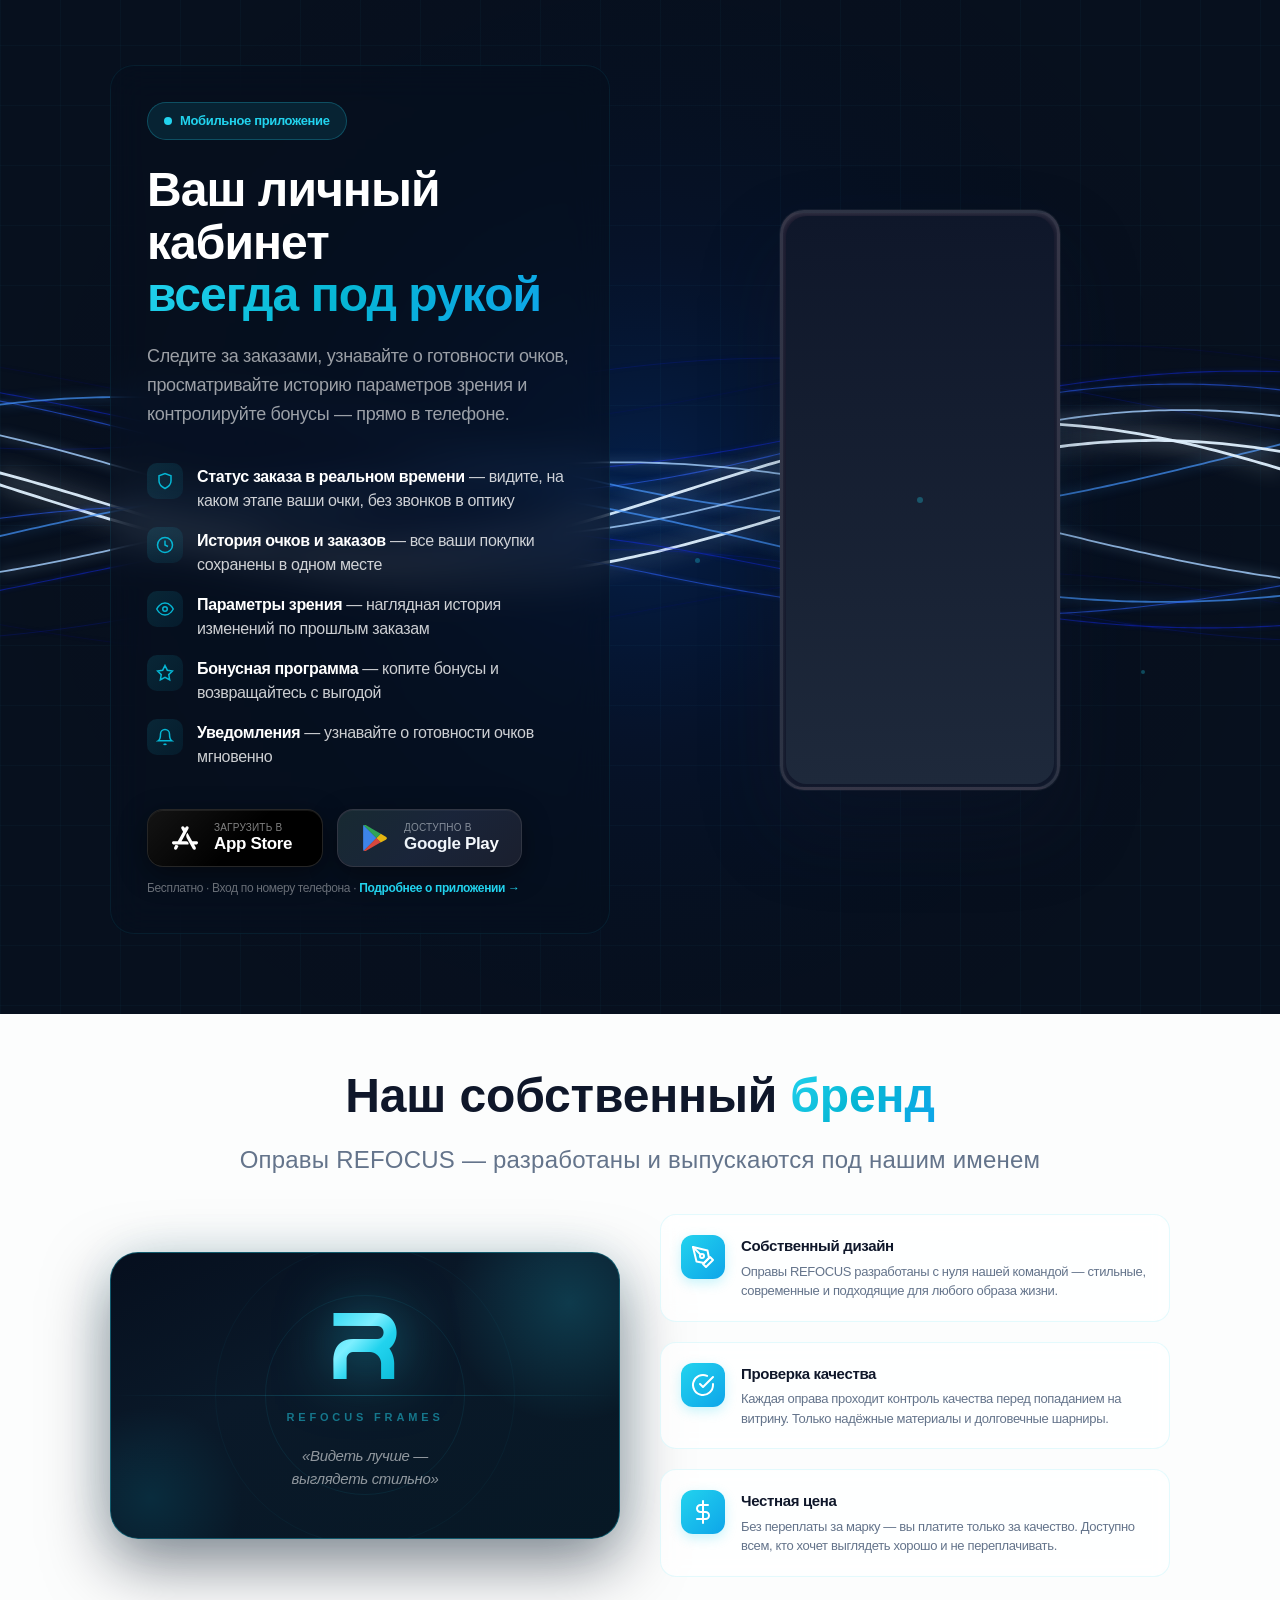
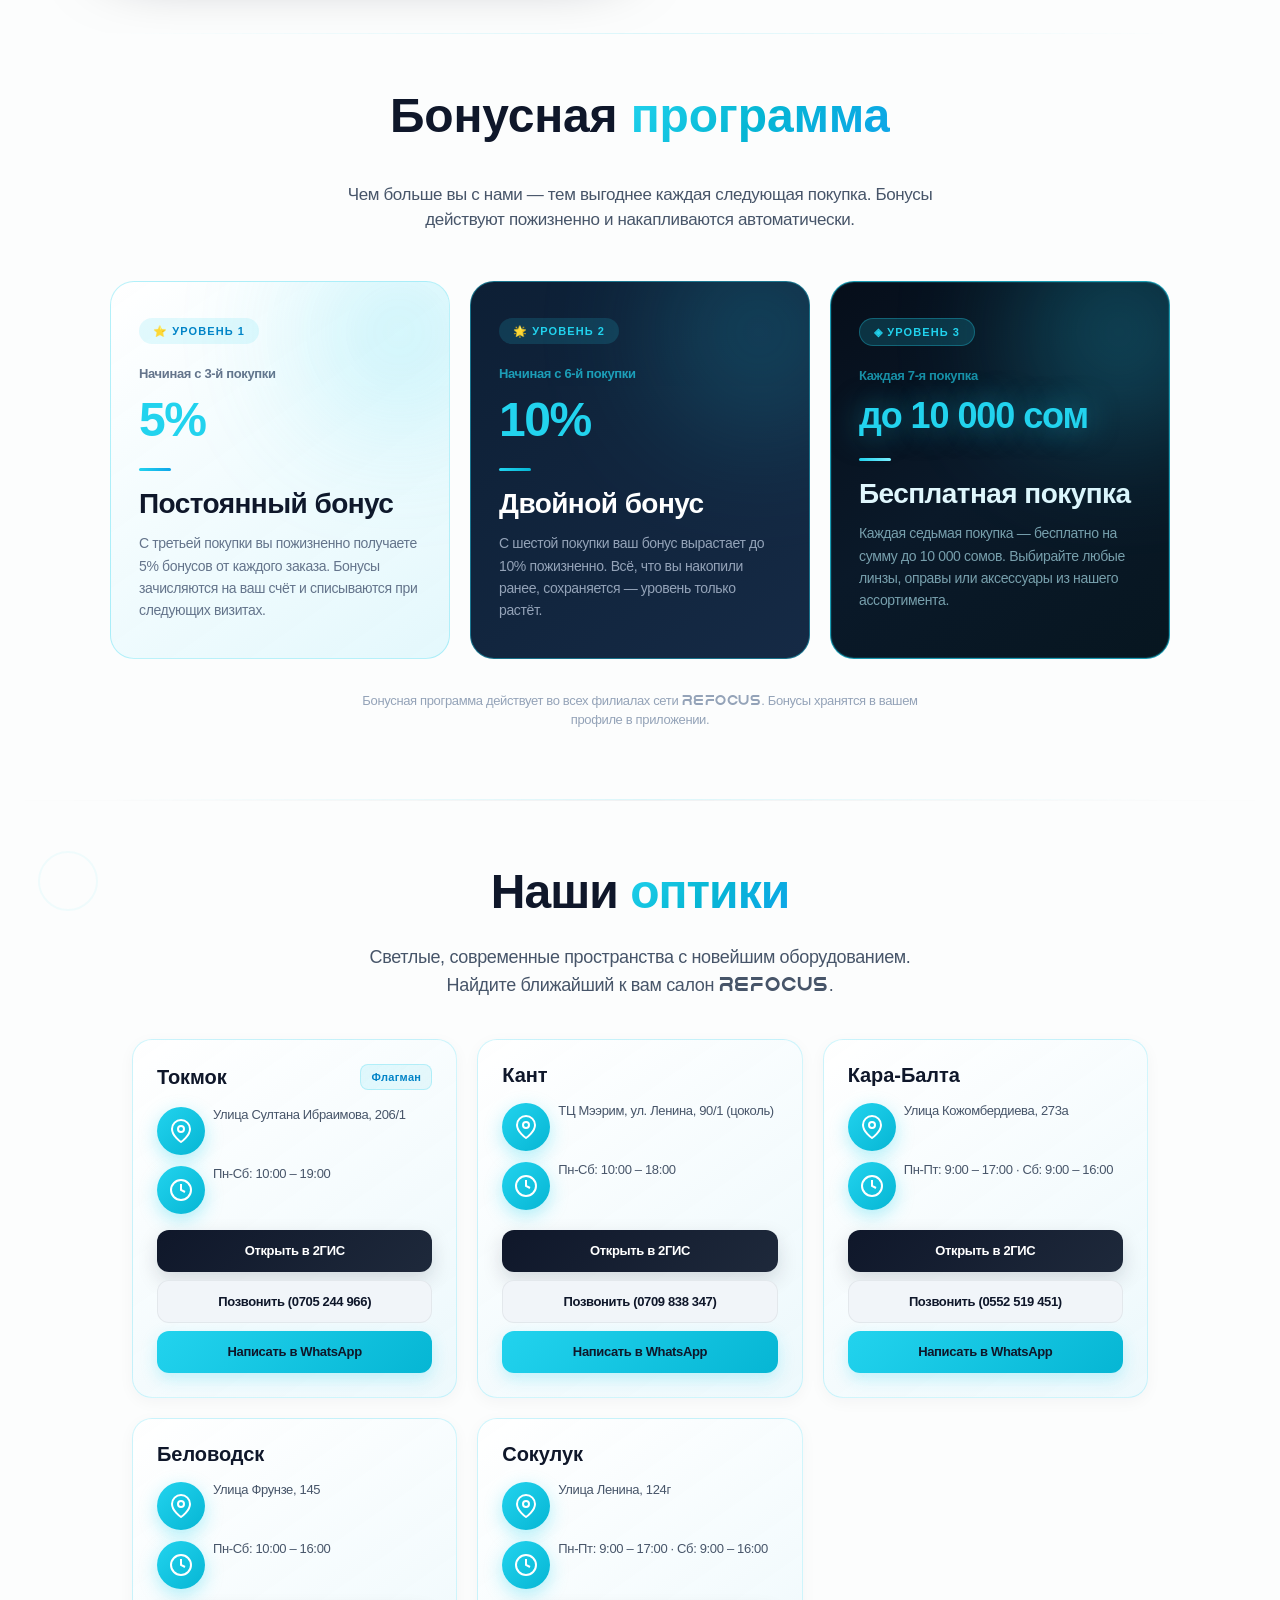
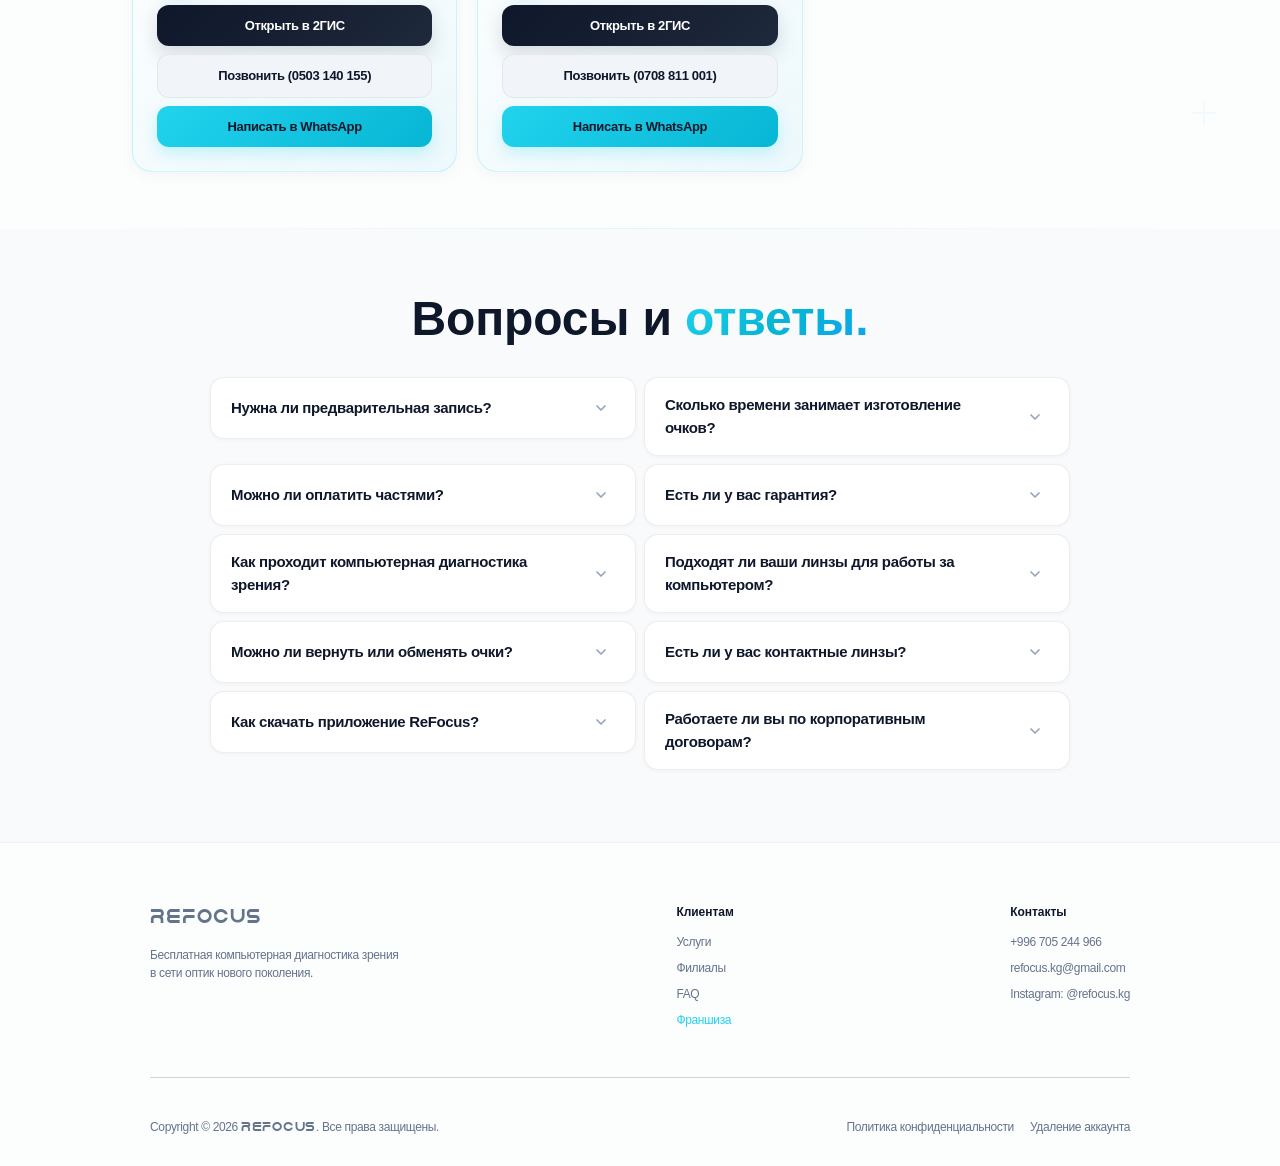
==== commit 7f2fa51d: "Add App Store & Google Play store buttons, improve app hero section - Replace single download button" ====
--- a/index.html
+++ b/index.html
@@ -1469,48 +1469,36 @@
       margin-top: -2px;
     }
 
-    .app-download-btn {
-      display: inline-flex;
-      align-items: center;
-      gap: 12px;
-      padding: 18px 36px;
-      border-radius: 16px;
-      background: linear-gradient(135deg, #0F172A, #1E293B);
-      color: #FFFFFF;
-      text-decoration: none;
-      font-size: 17px;
-      font-weight: 700;
-      transition: all 0.4s var(--ease-spring);
-      box-shadow: 0 10px 30px rgba(15, 23, 42, 0.2);
-      position: relative;
-      overflow: hidden;
-    }
-
-    .app-download-btn::before {
-      content: '';
-      position: absolute;
-      top: 0; left: -100%;
-      width: 100%; height: 100%;
-      background: linear-gradient(90deg, transparent, rgba(34, 211, 238, 0.15), transparent);
-      transition: left 0.6s;
-    }
-
-    .app-download-btn:hover {
-      transform: translateY(-3px) scale(1.02);
-      box-shadow: 0 20px 50px rgba(15, 23, 42, 0.3), 0 0 30px rgba(34, 211, 238, 0.1);
-    }
-
-    .app-download-btn:hover::before {
-      left: 100%;
-    }
-
-    .app-download-icon {
-      width: 24px;
-      height: 24px;
-      display: flex;
-      align-items: center;
-      justify-content: center;
-    }
+    /* Store buttons (index page) */
+    .app-store-buttons-main { display: flex; gap: 14px; flex-wrap: wrap; align-items: center; }
+    .store-btn-main {
+      display: inline-flex; align-items: center; gap: 14px;
+      padding: 13px 22px; border-radius: 16px; text-decoration: none;
+      transition: all 0.4s var(--ease-spring); position: relative; overflow: hidden; min-width: 176px;
+    }
+    .store-btn-main-ios {
+      background: #000; border: 1.5px solid rgba(255,255,255,0.15); color: #fff;
+      box-shadow: 0 8px 28px rgba(0,0,0,0.45), inset 0 1px 0 rgba(255,255,255,0.08);
+    }
+    .store-btn-main-ios::before {
+      content: ''; position: absolute; inset: 0; border-radius: 16px;
+      background: linear-gradient(135deg,rgba(255,255,255,0.08),transparent 55%); pointer-events: none;
+    }
+    .store-btn-main-android {
+      background: #1a1f2e; border: 1.5px solid rgba(255,255,255,0.1); color: #fff;
+      box-shadow: 0 8px 28px rgba(0,0,0,0.4), inset 0 1px 0 rgba(255,255,255,0.05);
+    }
+    .store-btn-main-android::before {
+      content: ''; position: absolute; inset: 0; border-radius: 16px;
+      background: linear-gradient(135deg,rgba(1,135,80,0.10),rgba(21,101,192,0.08) 50%,transparent); pointer-events: none;
+    }
+    .store-btn-main:hover { transform: translateY(-3px) scale(1.025); box-shadow: 0 16px 40px rgba(0,0,0,0.5), 0 0 0 1.5px rgba(255,255,255,0.2); }
+    .store-btn-main-icon { flex-shrink: 0; display: flex; align-items: center; justify-content: center; width: 30px; height: 30px; }
+    .store-btn-main-icon svg { width: 26px; height: 26px; transition: transform 0.4s; }
+    .store-btn-main:hover .store-btn-main-icon svg { transform: scale(1.08); }
+    .store-btn-main-text { display: flex; flex-direction: column; gap: 1px; }
+    .store-btn-main-sub { font-size: 10px; font-weight: 500; color: rgba(255,255,255,0.5); letter-spacing: 0.02em; line-height: 1; text-transform: uppercase; }
+    .store-btn-main-name { font-size: 17px; font-weight: 700; color: #fff; letter-spacing: -0.02em; line-height: 1.15; }
 
     .app-download-sub {
       display: block;
@@ -2774,13 +2762,34 @@
           </li>
         </ul>
 
-        <a href="https://expo.dev/accounts/boka9966/projects/refocus-mobile/builds/33ab6de9-81c5-4152-986c-8daa54a54641" target="_blank" class="app-download-btn reveal-scale" style="transition-delay:0.34s;">
-          <span class="app-download-icon">
-            <svg width="24" height="24" viewBox="0 0 24 24" fill="none" stroke="currentColor" stroke-width="2"><path d="M21 15v4a2 2 0 0 1-2 2H5a2 2 0 0 1-2-2v-4"/><polyline points="7 10 12 15 17 10"/><line x1="12" y1="15" x2="12" y2="3"/></svg>
-          </span>
-          Скачать приложение
-        </a>
-        <span class="app-download-sub reveal" style="transition-delay:0.38s;">Android &middot; Бесплатно &middot; Вход по номеру телефона &middot; <a href="app.html" style="color:var(--brand-accent);text-decoration:none;font-weight:600;">Подробнее о приложении &rarr;</a></span>
+        <div class="app-store-buttons-main reveal-scale" style="transition-delay:0.34s;">
+          <!-- App Store -->
+          <a href="https://apps.apple.com/us/app/refocus/id6761475877" target="_blank" class="store-btn-main store-btn-main-ios">
+            <span class="store-btn-main-icon">
+              <svg role="img" viewBox="0 0 24 24" xmlns="http://www.w3.org/2000/svg" fill="#fff"><path d="M8.8086 14.9194l6.1107-11.0368c.0837-.1513.1682-.302.2437-.4584.0685-.142.1267-.2854.1646-.4403.0803-.3259.0588-.6656-.066-.9767-.1238-.3095-.3417-.5678-.6201-.7355a1.4175 1.4175 0 0 0-.921-.1924c-.3207.043-.6135.1935-.8443.4288-.1094.1118-.1996.2361-.2832.369-.092.1463-.175.2979-.259.4492l-.3864.6979-.3865-.6979c-.0837-.1515-.1667-.303-.2587-.4492-.0837-.1329-.1739-.2572-.2835-.369-.2305-.2353-.5233-.3857-.844-.429a1.4181 1.4181 0 0 0-.921.1926c-.2784.1677-.4964.426-.6203.7355-.1246.311-.1461.6508-.066.9767.038.155.0962.2984.1648.4403.0753.1564.1598.307.2437.4584l1.248 2.2543-4.8625 8.7825H2.0295c-.1676 0-.3351-.0007-.5026.0092-.1522.009-.3004.0284-.448.0714-.3108.0906-.5822.2798-.7783.548-.195.2665-.3006.5929-.3006.9279 0 .3352.1057.6612.3006.9277.196.2683.4675.4575.7782.548.1477.043.296.0623.4481.0715.1675.01.335.009.5026.009h13.0974c.0171-.0357.059-.1294.1-.2697.415-1.4151-.6156-2.843-2.0347-2.843zM3.113 18.5418l-.7922 1.5008c-.0818.1553-.1644.31-.2384.4705-.067.1458-.124.293-.1611.452-.0785.3346-.0576.6834.0645 1.0029.1212.3175.3346.583.607.7549.2727.172.5891.2416.9013.1975.3139-.044.6005-.1986.8263-.4402.1072-.1148.1954-.2424.2772-.3787.0902-.1503.1714-.3059.2535-.4612L6 19.4636c-.0896-.149-.9473-1.4704-2.887-.9218m20.5861-3.0056a1.4707 1.4707 0 0 0-.779-.5407c-.1476-.0425-.2961-.0616-.4483-.0705-.1678-.0099-.3352-.0091-.503-.0091H18.648l-4.3891-7.817c-.6655.7005-.9632 1.485-1.0773 2.1976-.1655 1.0333.0367 2.0934.546 3.0004l5.2741 9.3933c.084.1494.167.299.2591.4435.0837.131.1739.2537.2836.364.231.2323.5238.3809.8449.4232.3192.0424.643-.0244.9217-.1899.2784-.1653.4968-.4204.621-.7257.1246-.3072.146-.6425.0658-.9641-.0381-.1529-.0962-.2945-.165-.4346-.0753-.1543-.1598-.303-.2438-.4524l-1.216-2.1662h1.596c.1677 0 .3351.0009.5029-.009.1522-.009.3007-.028.4483-.0705a1.4707 1.4707 0 0 0 .779-.5407A1.5386 1.5386 0 0 0 24 16.452a1.539 1.539 0 0 0-.3009-.9158Z"/></svg>
+            </span>
+            <span class="store-btn-main-text">
+              <span class="store-btn-main-sub">Загрузить в</span>
+              <span class="store-btn-main-name">App Store</span>
+            </span>
+          </a>
+          <!-- Google Play -->
+          <a href="https://play.google.com/store" target="_blank" class="store-btn-main store-btn-main-android">
+            <span class="store-btn-main-icon">
+              <svg viewBox="10 7.4 23 25.2" xmlns="http://www.w3.org/2000/svg">
+                <path fill="#4285F4" d="M10.4 7.5c-.3.3-.4.8-.4 1.4V31c0 .6.2 1.1.5 1.4l.1.1L23 20.1v-.2L10.4 7.5z"/>
+                <path fill="#FBBC04" d="M27 24.3l-4.1-4.1V19.9l4.1-4.1.1.1 4.9 2.8c1.4.8 1.4 2.1 0 2.9L27 24.3z"/>
+                <path fill="#EA4335" d="M27.1 24.2L22.9 20 10.4 32.5c.5.5 1.2.5 2.1.1l14.6-8.4z"/>
+                <path fill="#34A853" d="M27.1 15.8L12.5 7.5c-.9-.5-1.6-.4-2.1.1L22.9 20l4.2-4.2z"/>
+              </svg>
+            </span>
+            <span class="store-btn-main-text">
+              <span class="store-btn-main-sub">Доступно в</span>
+              <span class="store-btn-main-name">Google Play</span>
+            </span>
+          </a>
+        </div>
+        <span class="app-download-sub reveal" style="transition-delay:0.38s;">Бесплатно &middot; Вход по номеру телефона &middot; <a href="app.html" style="color:var(--brand-accent);text-decoration:none;font-weight:600;">Подробнее о приложении &rarr;</a></span>
       </div>
 
       <div class="app-visual reveal-right" style="transition-delay:0.15s;">
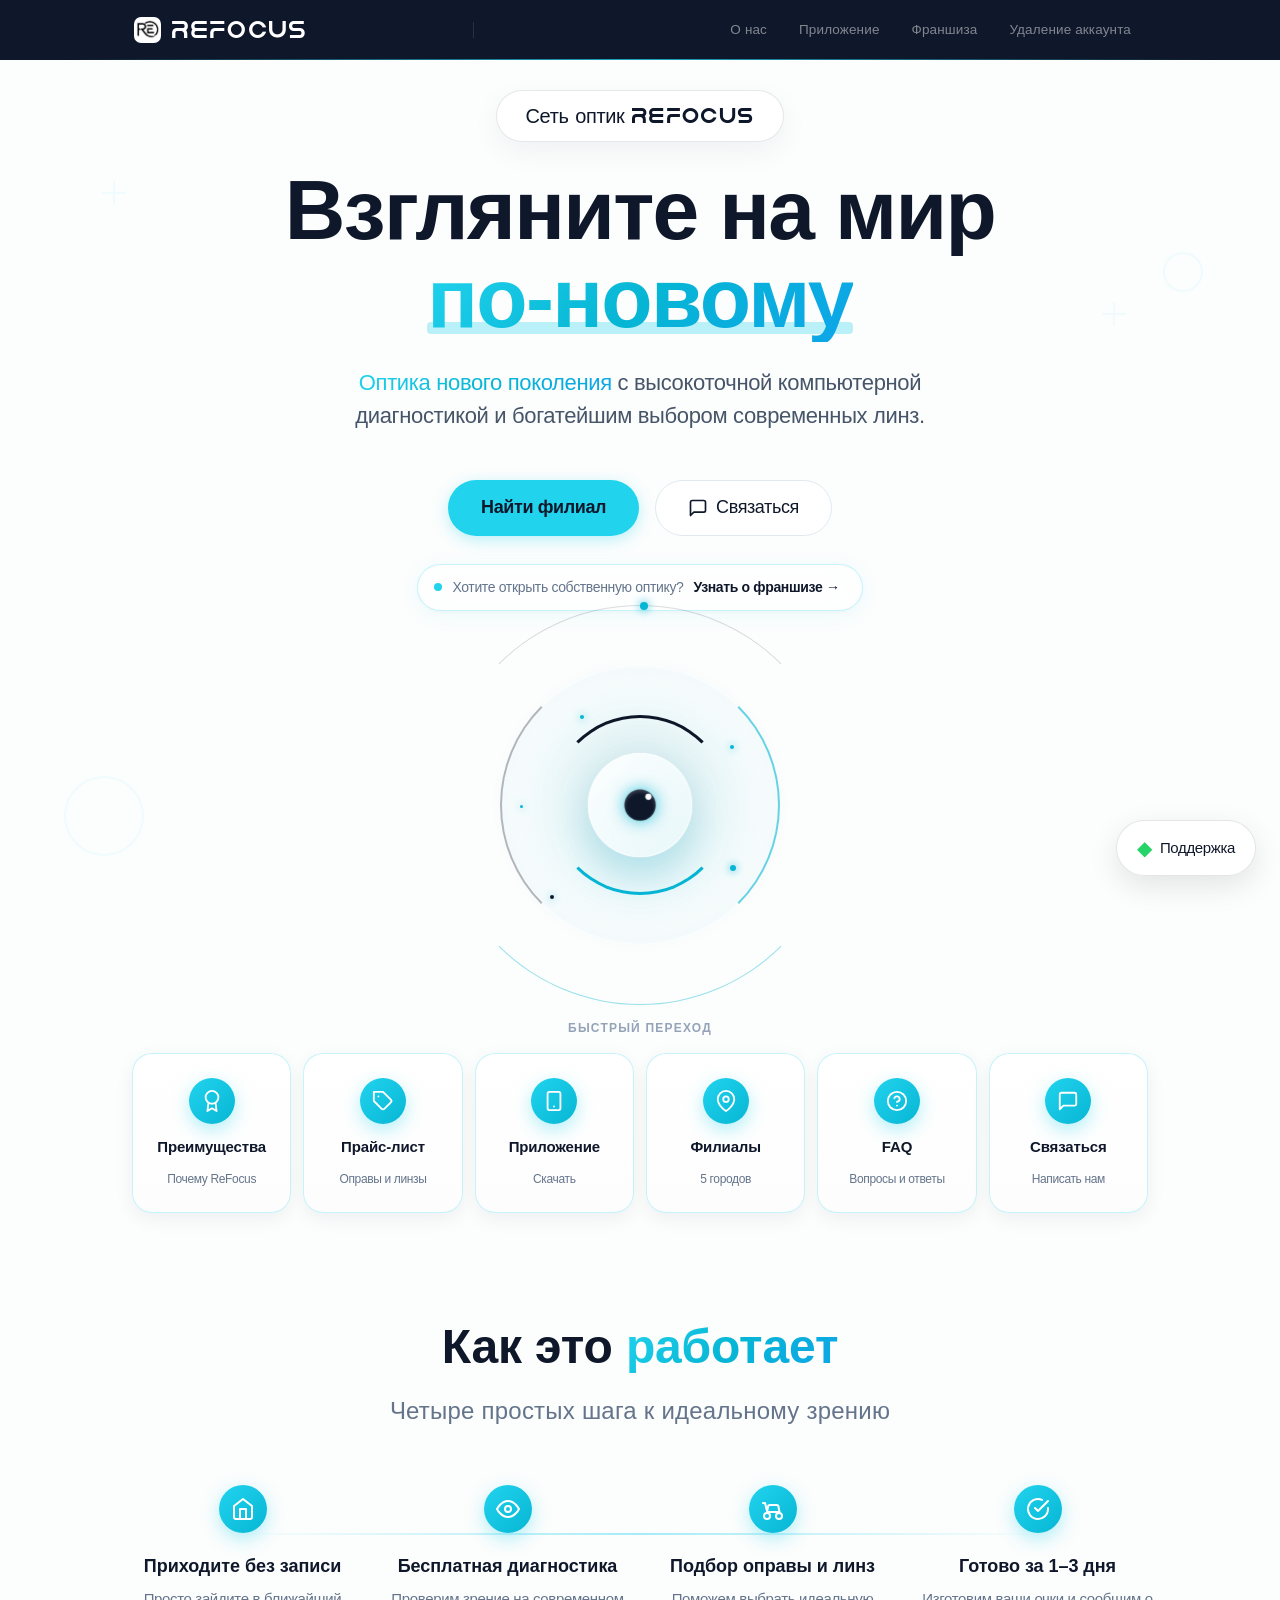
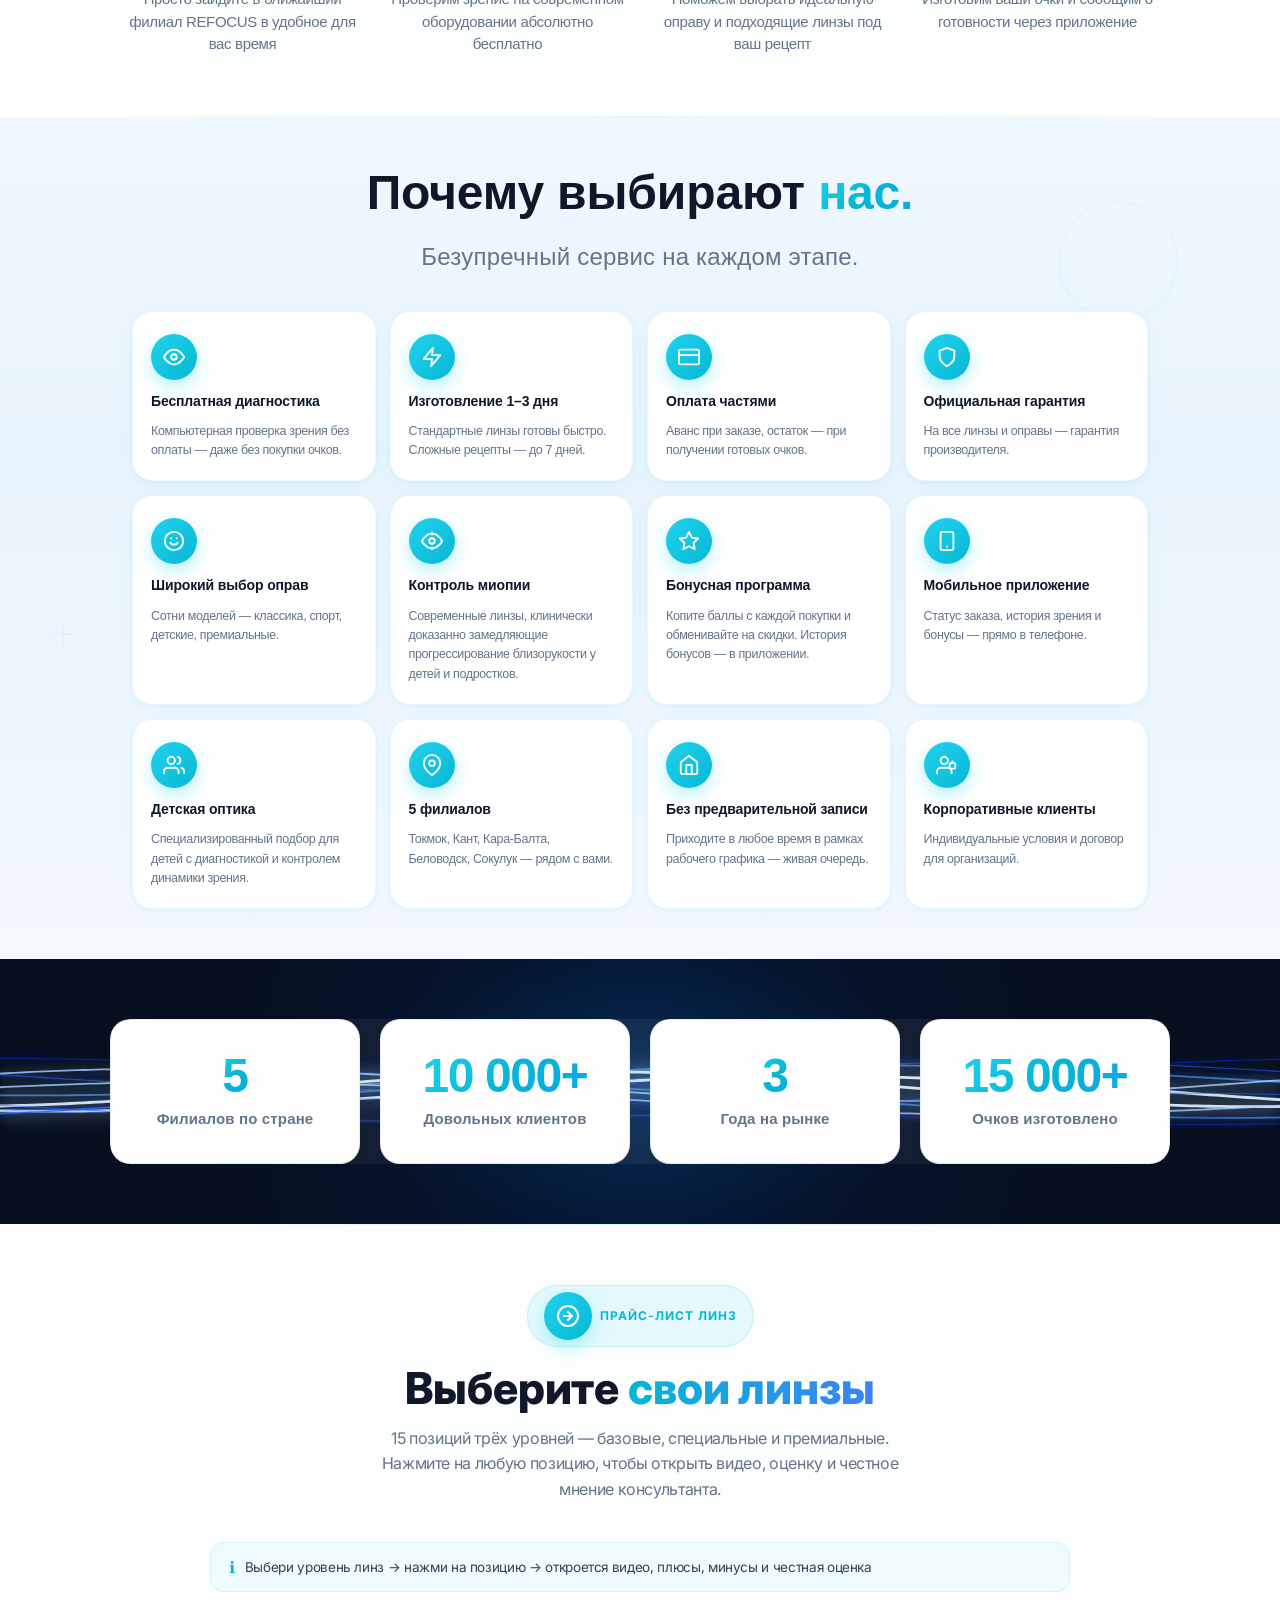
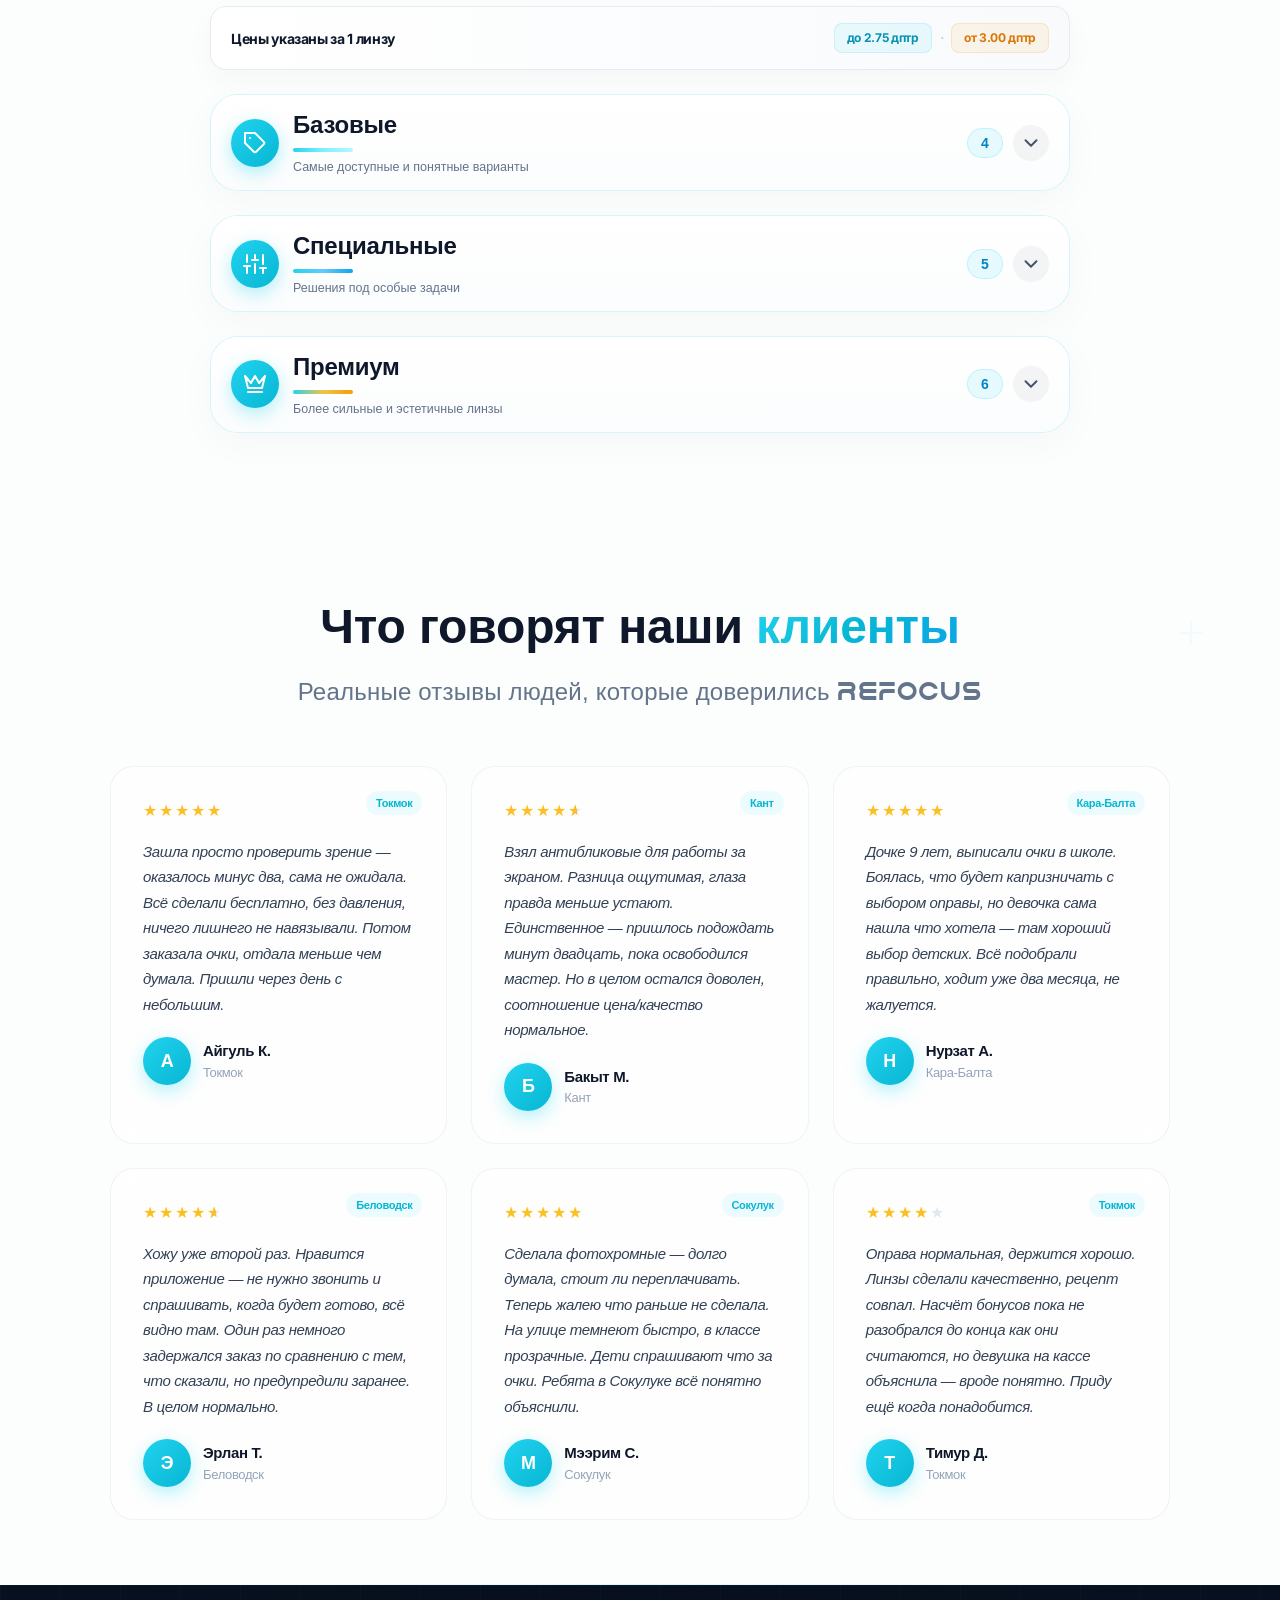
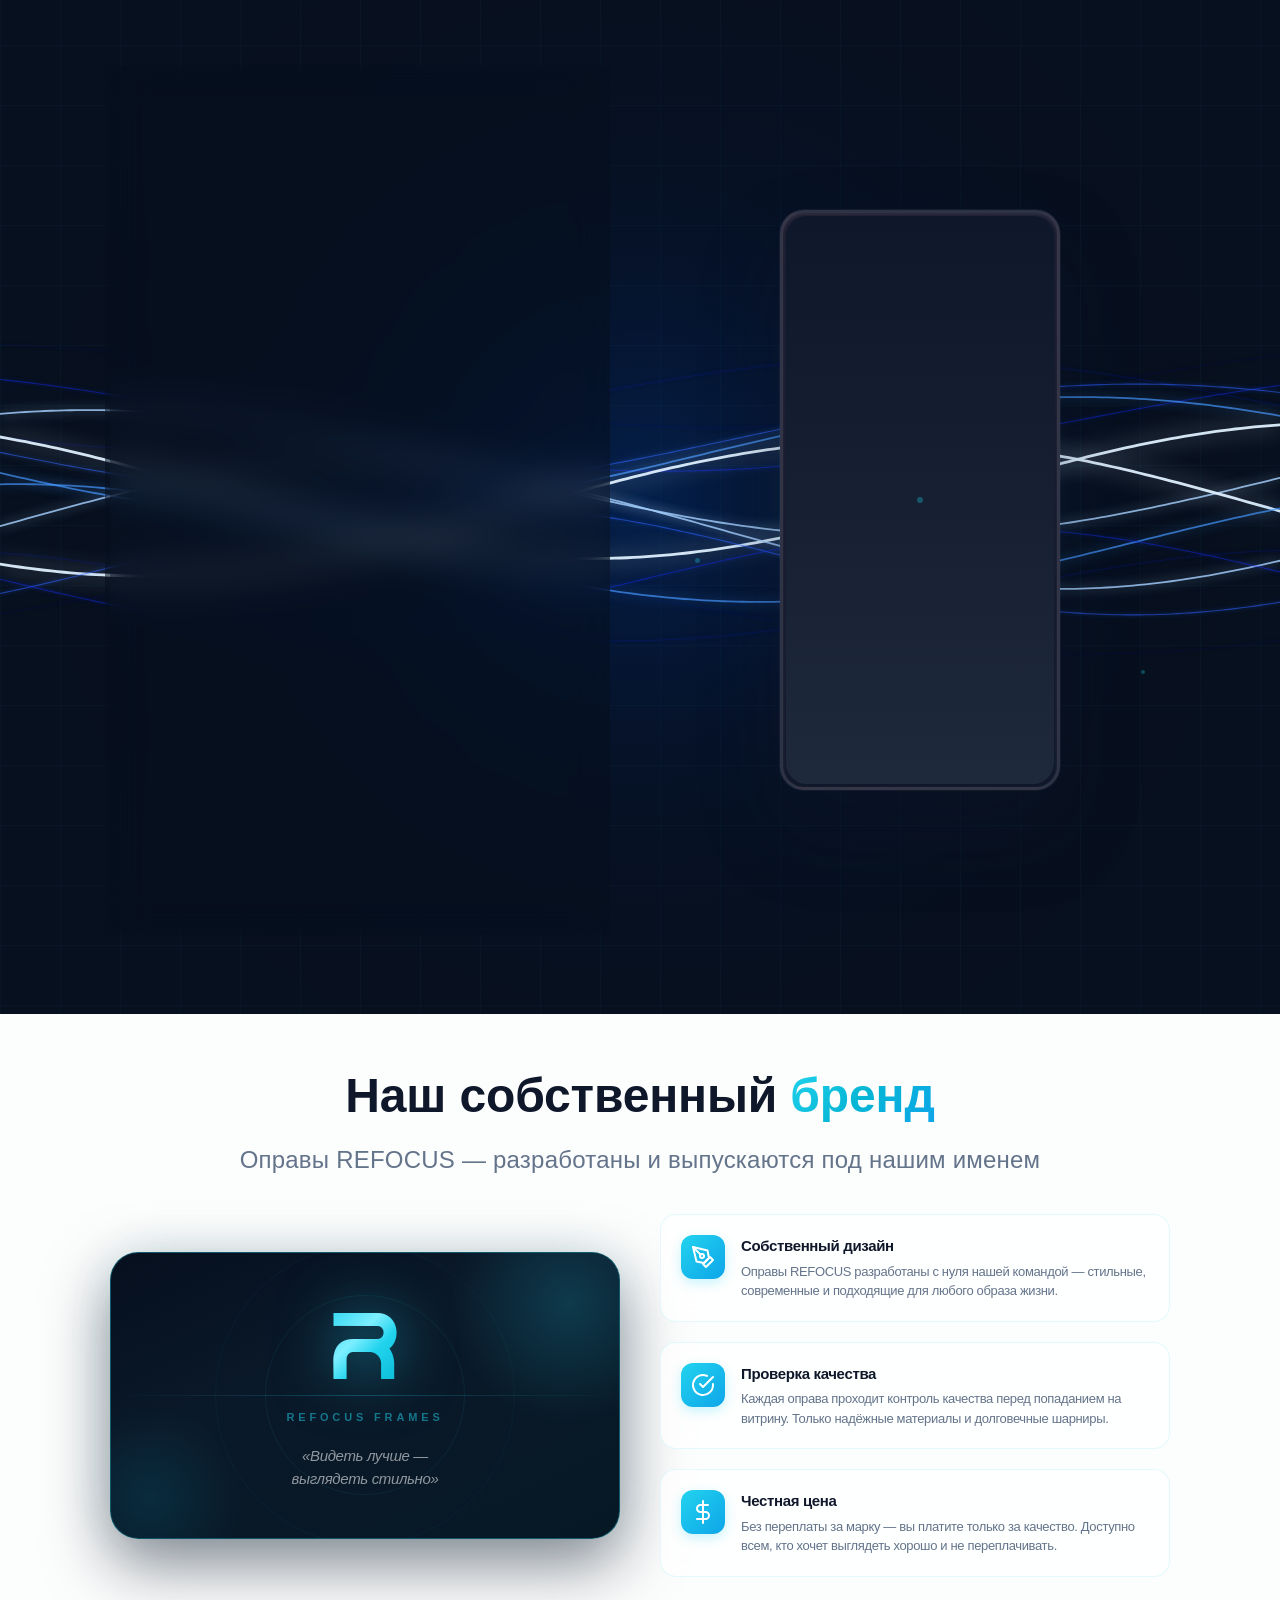
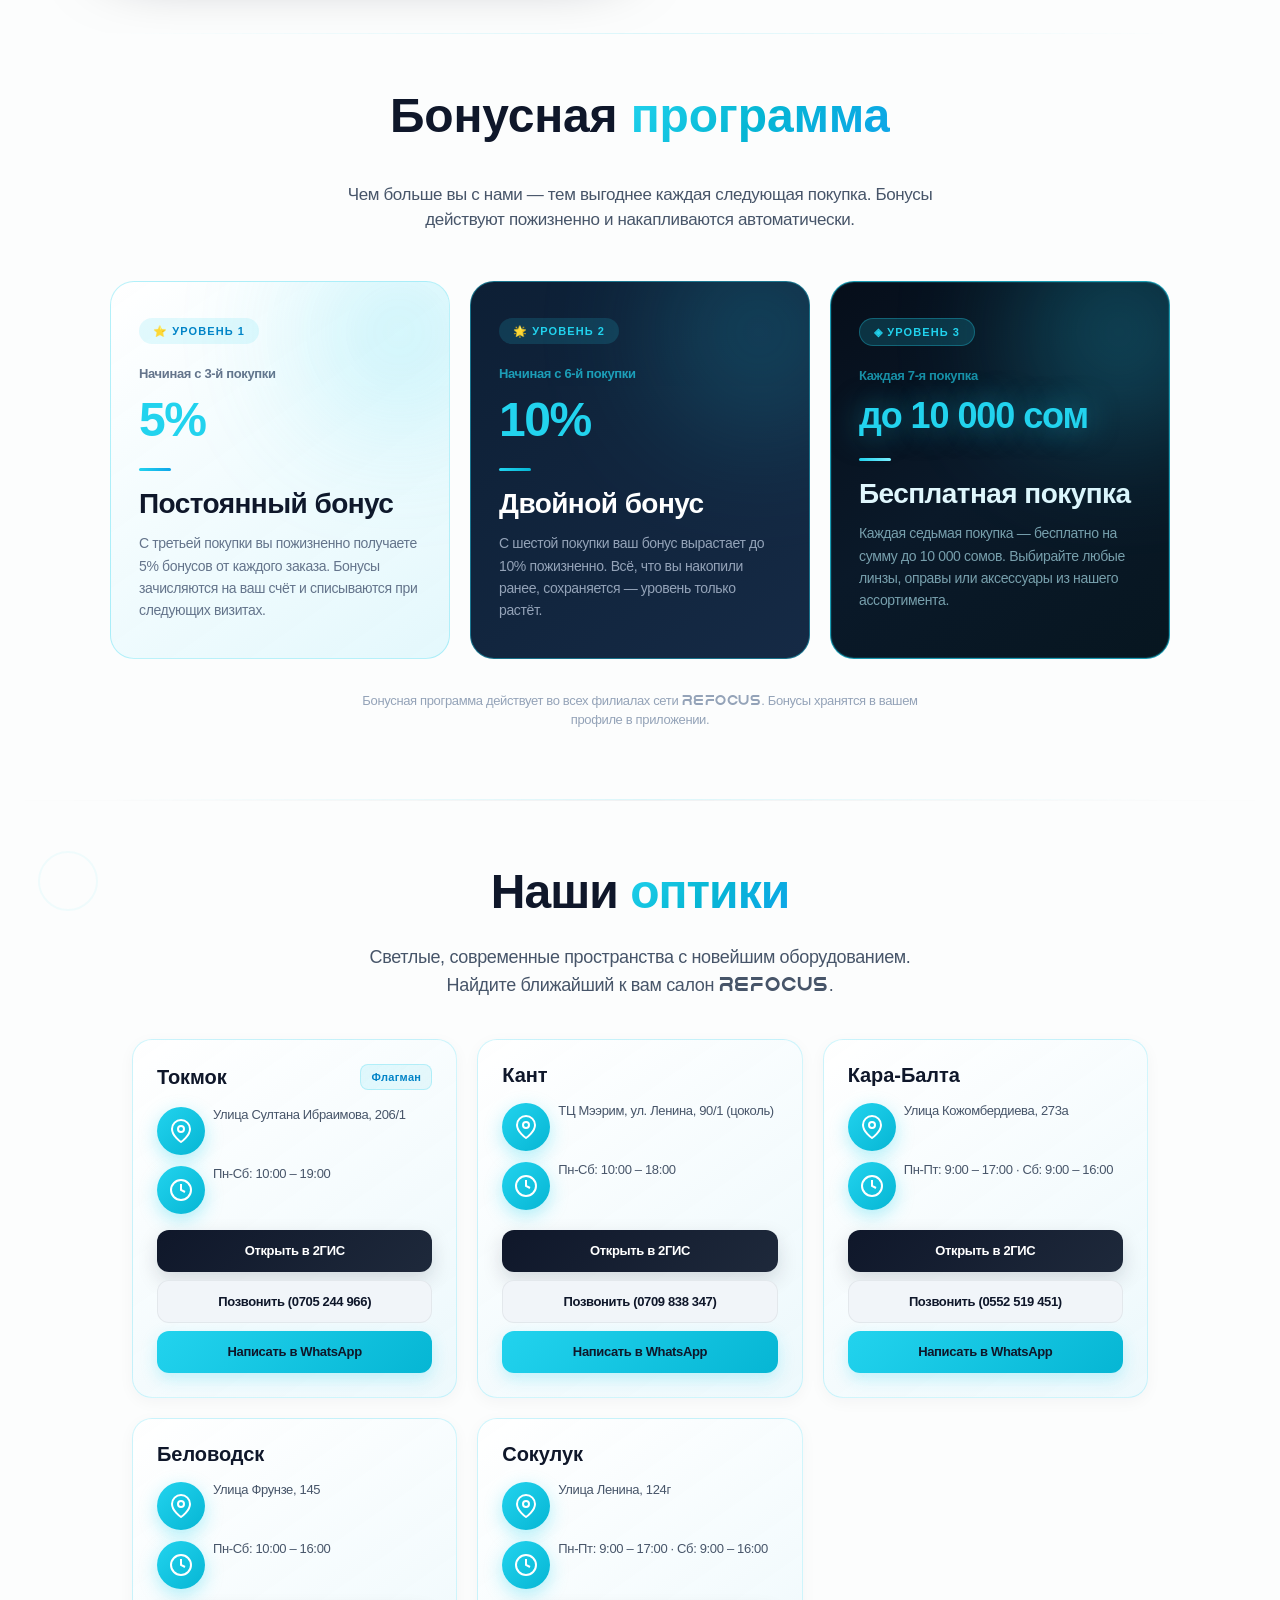
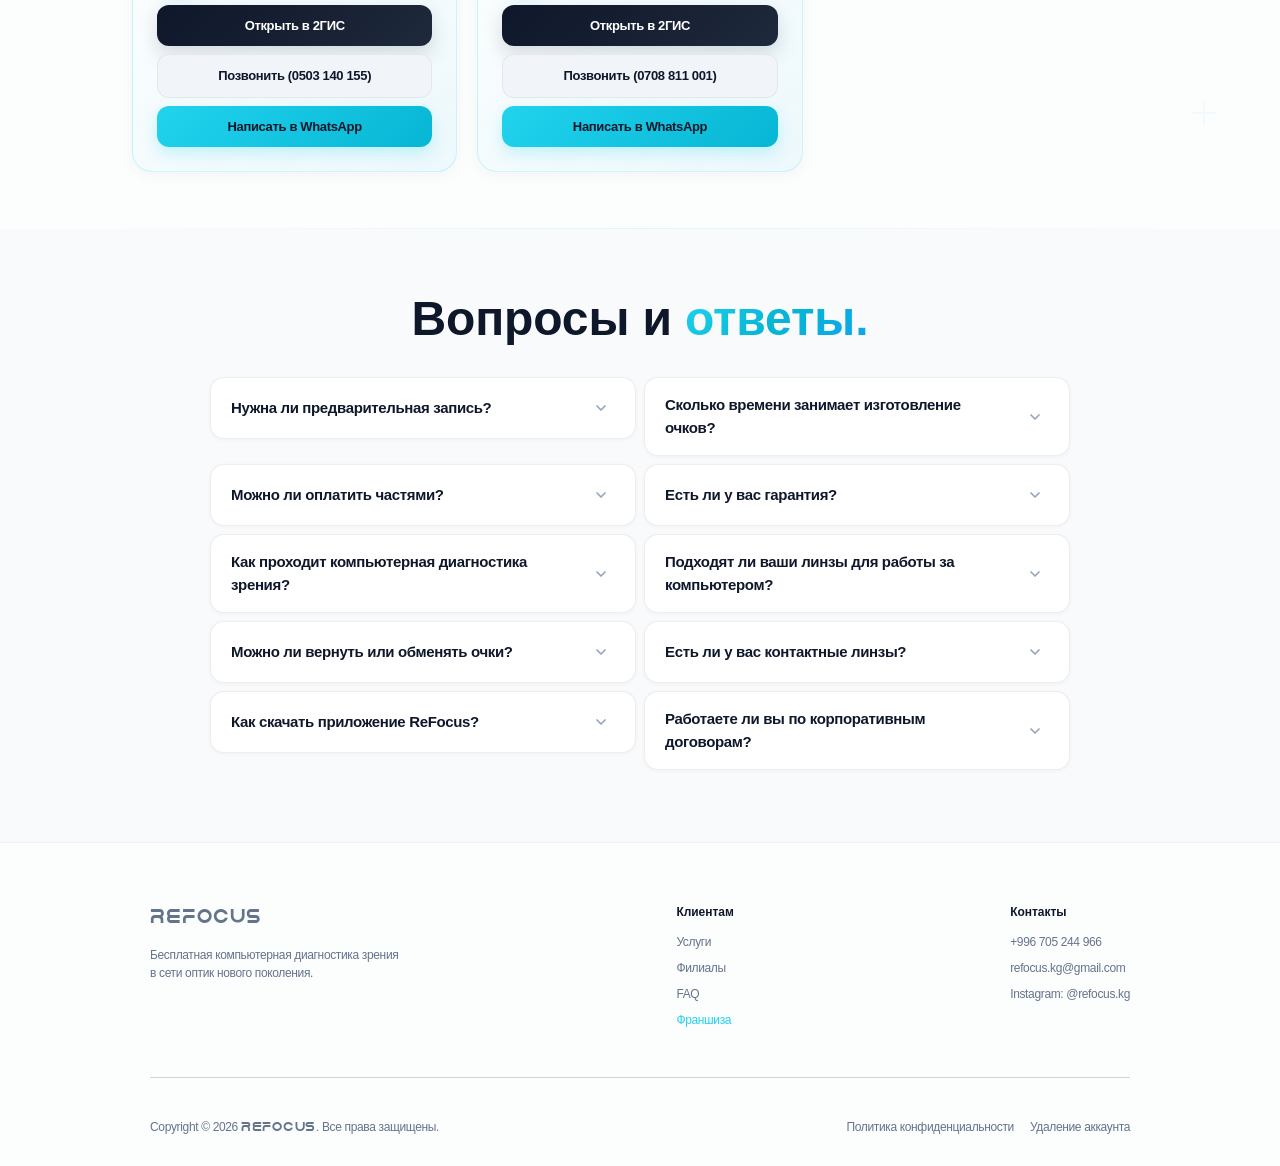
==== commit e4e5da38: "Comprehensive mobile UX improvements across all pages index.html: - Reduce hero padding 90px→76px, r" ====
--- a/index.html
+++ b/index.html
@@ -2587,6 +2587,78 @@
     @media (max-width: 480px) {
       .stats-grid { grid-template-columns: 1fr; }
     }
+
+    /* ═══════════════════════════════════════════
+       ГЛОБАЛЬНЫЕ МОБИЛЬНЫЕ УЛУЧШЕНИЯ (≤ 734px)
+       ═══════════════════════════════════════════ */
+    @media (max-width: 734px) {
+      /* Hero */
+      .hero { padding: 76px 18px 28px; min-height: auto; }
+      .hero p { font-size: 17px; margin-bottom: 32px; }
+      .hero-buttons { flex-direction: column; align-items: center; gap: 10px; }
+      .hero-buttons .btn { width: 100%; max-width: 320px; justify-content: center; }
+
+      /* Section containers */
+      .section-container { padding: 40px 18px; }
+
+      /* Quick nav карточки */
+      .quick-nav-card { padding: 16px 10px; gap: 8px; border-radius: 14px; }
+      .quick-nav-title { font-size: 13px; }
+      .quick-nav-sub { font-size: 11px; }
+
+      /* Feature cards */
+      .features-grid { grid-template-columns: repeat(2, 1fr); gap: 10px; padding: 0 18px; }
+      .feature-card { padding: 16px 14px; gap: 8px; border-radius: 16px; }
+
+      /* App section */
+      .app-container { gap: 32px; }
+      .app-visual { order: 1; }
+      .phone-mockup { width: 200px; height: 420px; }
+      .app-info h2 { font-size: 28px; }
+      .app-info > p { font-size: 15px; }
+      .app-store-buttons-main { flex-direction: row; justify-content: center; }
+      .store-btn-main { flex: 1; max-width: 160px; padding: 11px 12px; gap: 8px; }
+      .store-btn-main-name { font-size: 14px; }
+      .store-btn-main-sub { font-size: 9px; }
+      .store-btn-main-icon { width: 22px; height: 22px; }
+      .store-btn-main-icon svg { width: 20px !important; height: 20px !important; }
+
+      /* Steps */
+      .steps-grid { grid-template-columns: repeat(2, 1fr); gap: 32px; }
+      .steps-grid::before { display: none; }
+      .step-number { width: 64px; height: 64px; font-size: 24px; }
+
+      /* Reviews */
+      .reviews-grid { grid-template-columns: 1fr; max-width: 400px; margin-left: auto; margin-right: auto; }
+
+      /* Stats */
+      .stat-number { font-size: 32px; }
+      .stat-label { font-size: 13px; }
+
+      /* Typography */
+      .text-headline { font-size: 34px; }
+      .text-headline-2 { font-size: 26px; }
+      .text-subhead { font-size: 16px; }
+    }
+
+    @media (max-width: 480px) {
+      /* Hero */
+      .hero { padding: 72px 16px 24px; }
+      .hero h1 { font-size: 32px; }
+      .hero p { font-size: 16px; }
+
+      /* Features → 1 колонка на очень узких */
+      .features-grid { grid-template-columns: 1fr; max-width: 340px; margin-left: auto; margin-right: auto; }
+
+      /* Steps → 1 колонка */
+      .steps-grid { grid-template-columns: 1fr; gap: 24px; max-width: 300px; margin-left: auto; margin-right: auto; }
+
+      /* Section padding */
+      .section-container { padding: 32px 16px; }
+
+      /* Quick nav → 1 колонка */
+      .quick-nav-grid { grid-template-columns: repeat(2, 1fr); }
+    }
   </style>
   <section class="stats-section">
     <canvas class="section-wave"></canvas>
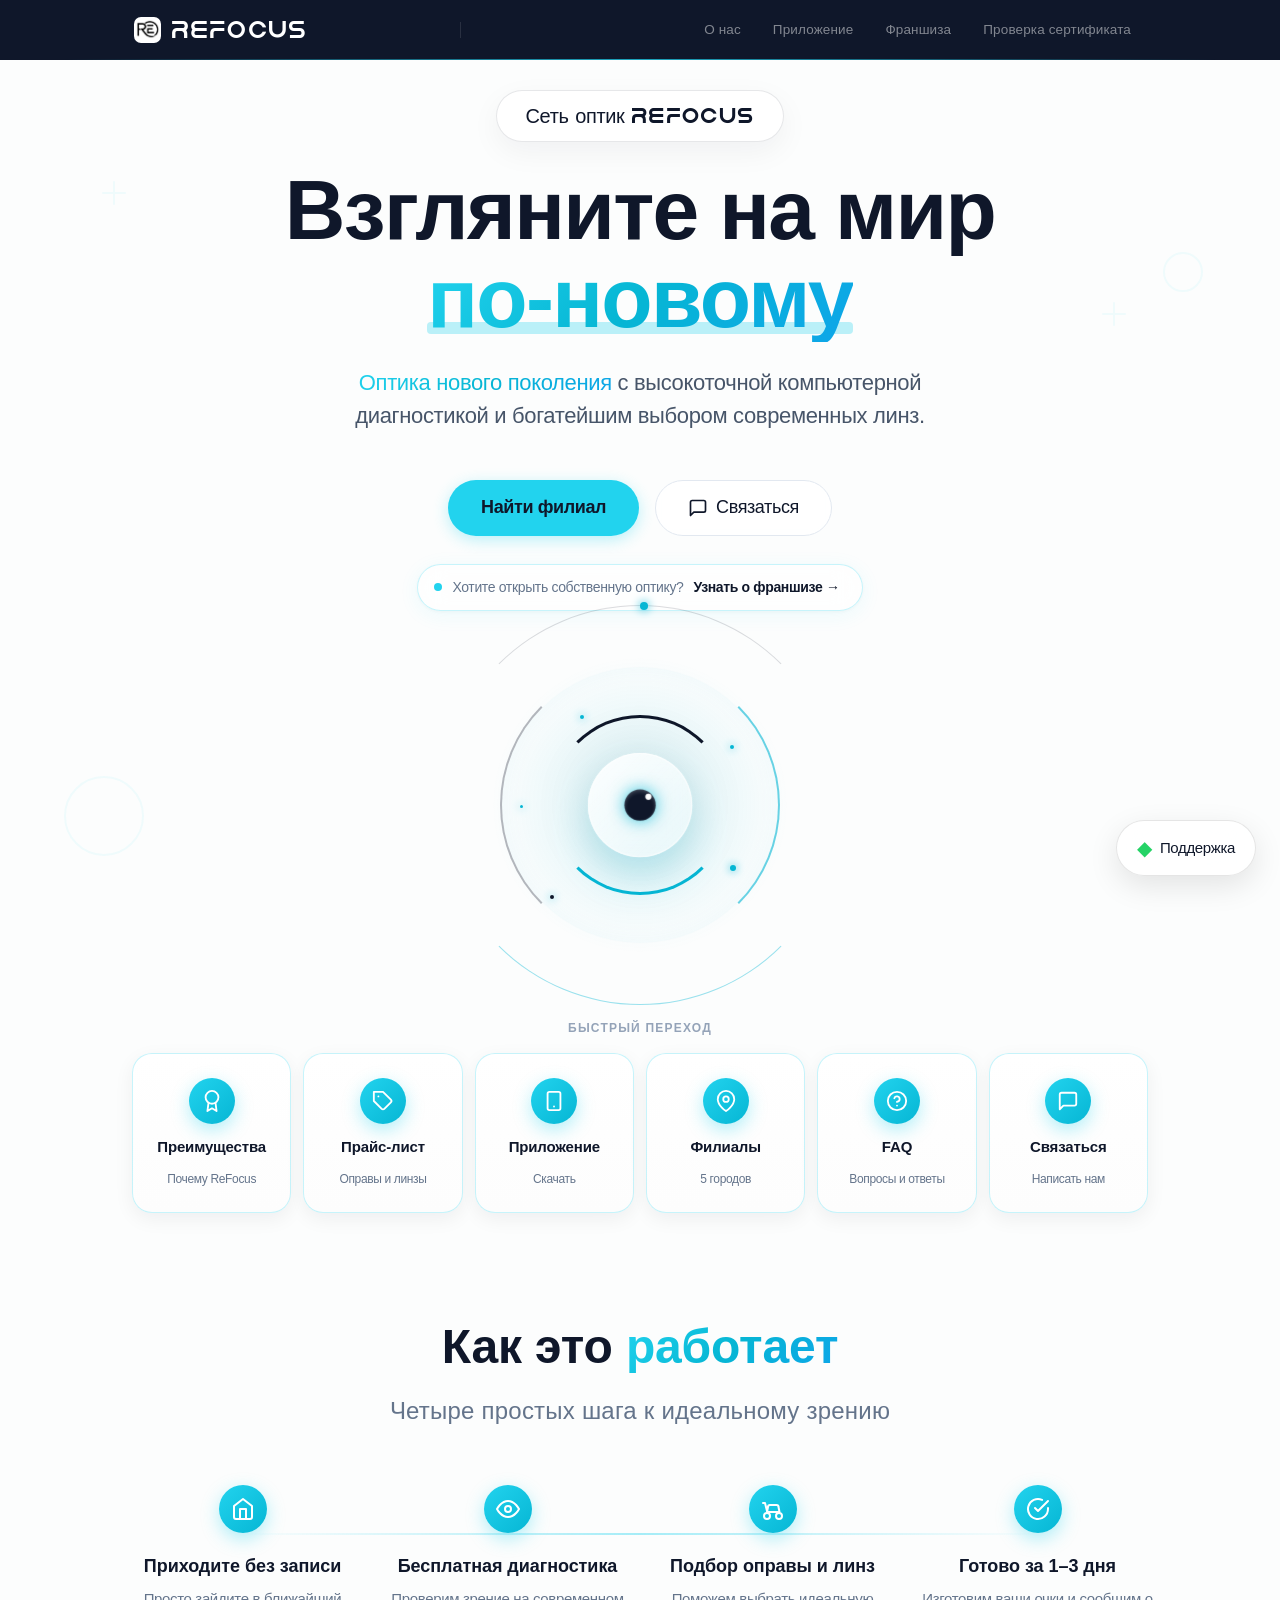
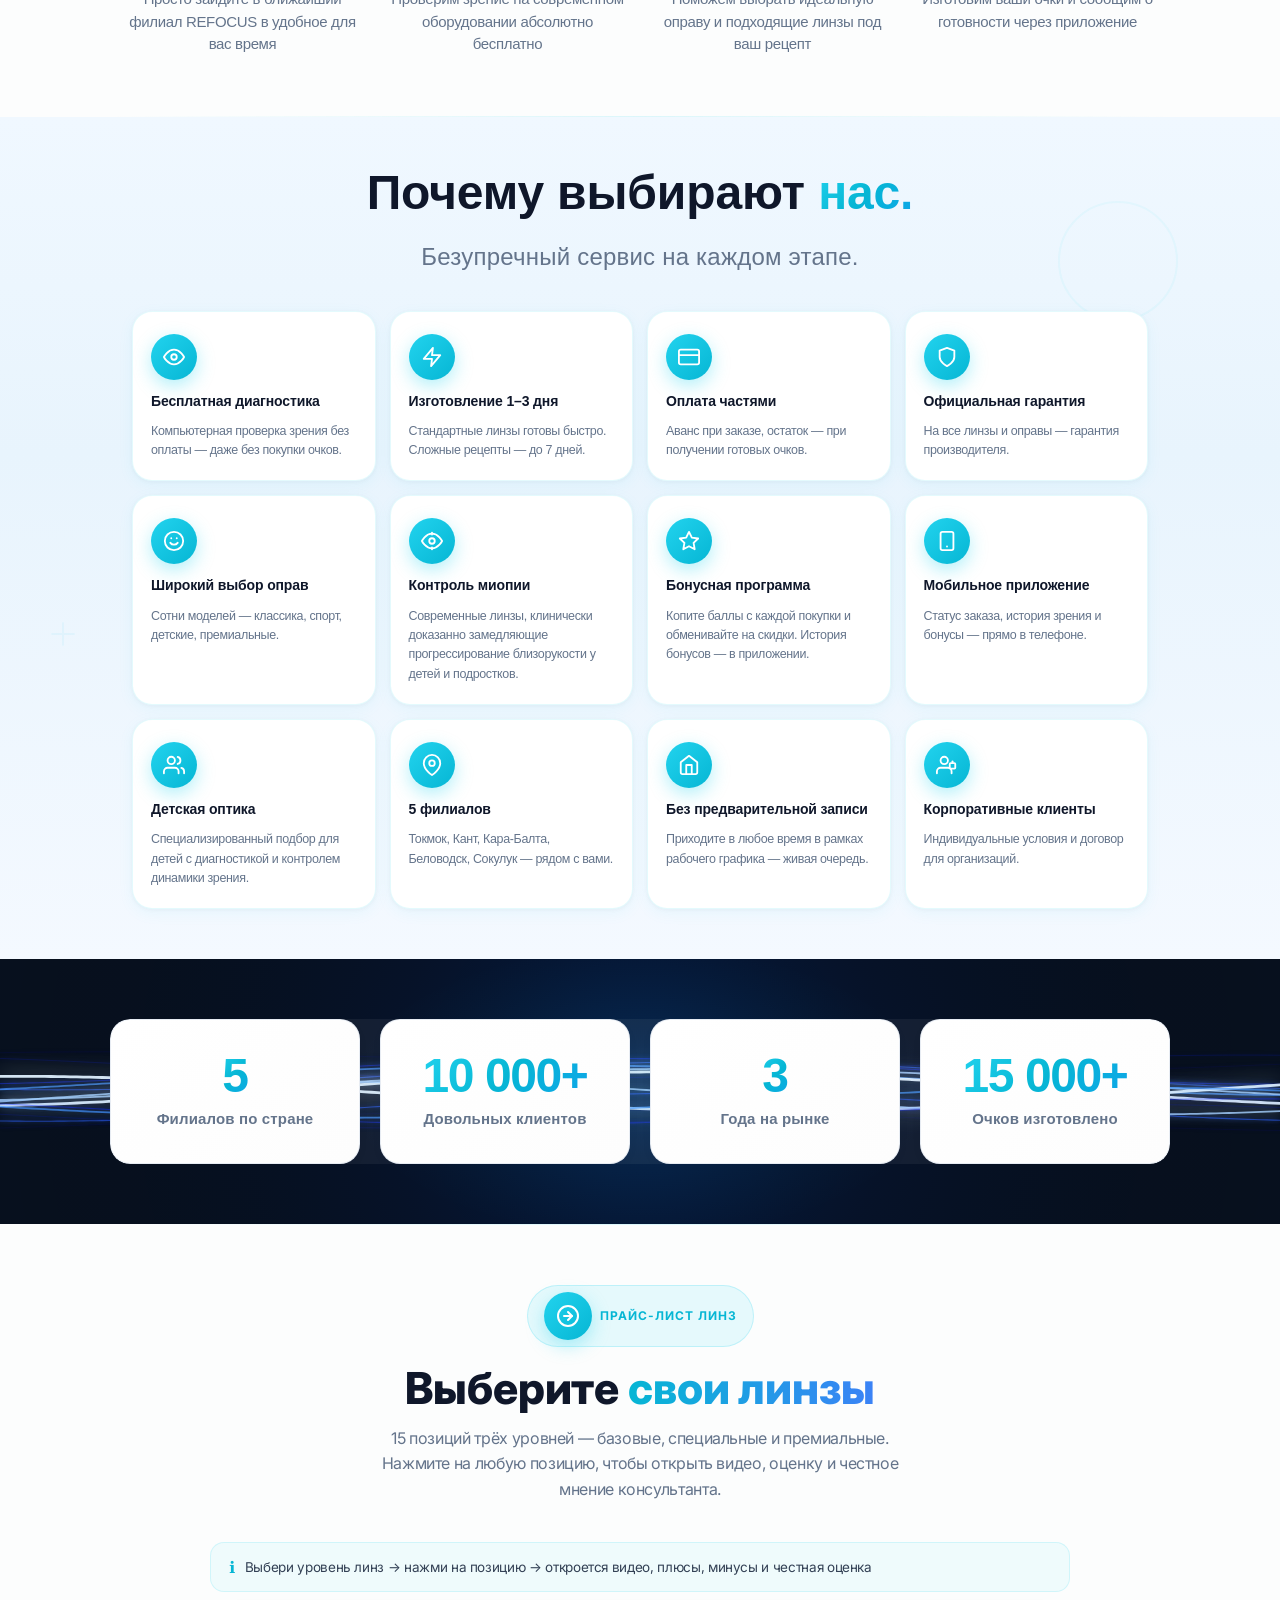
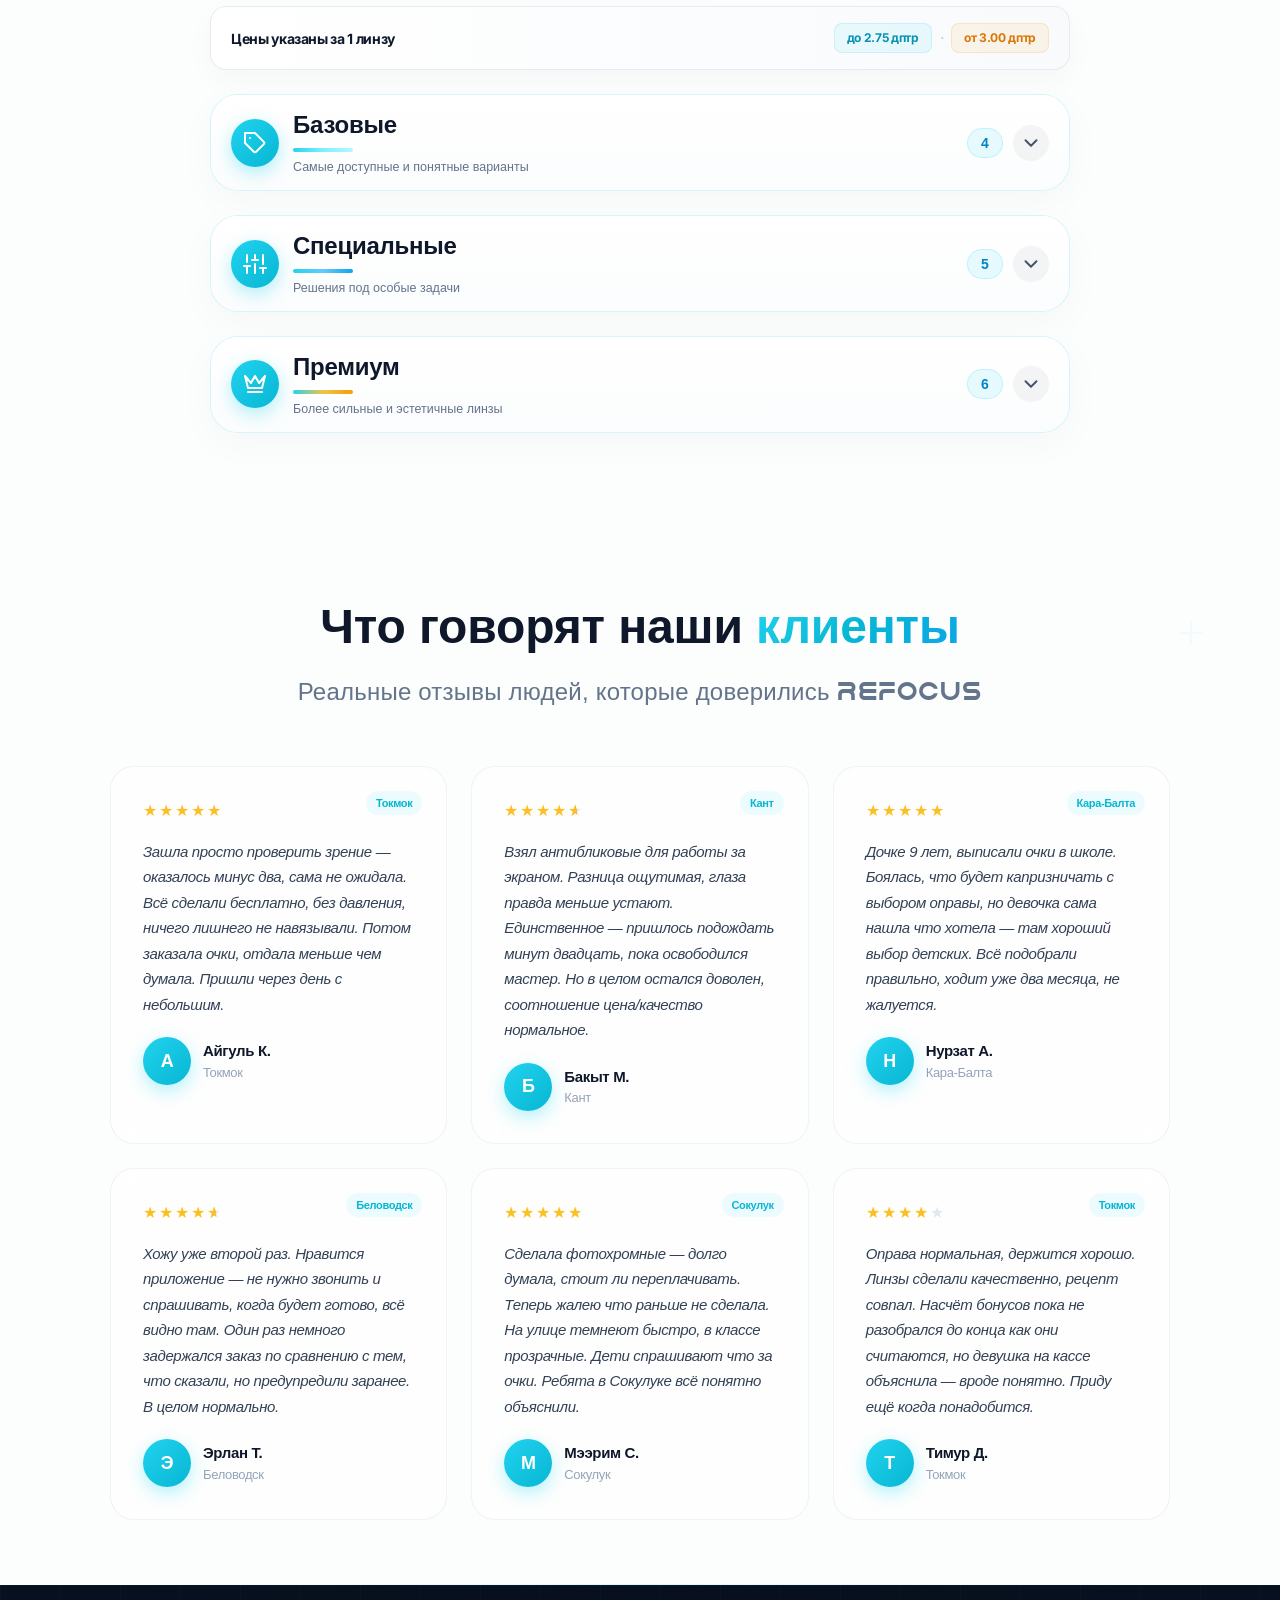
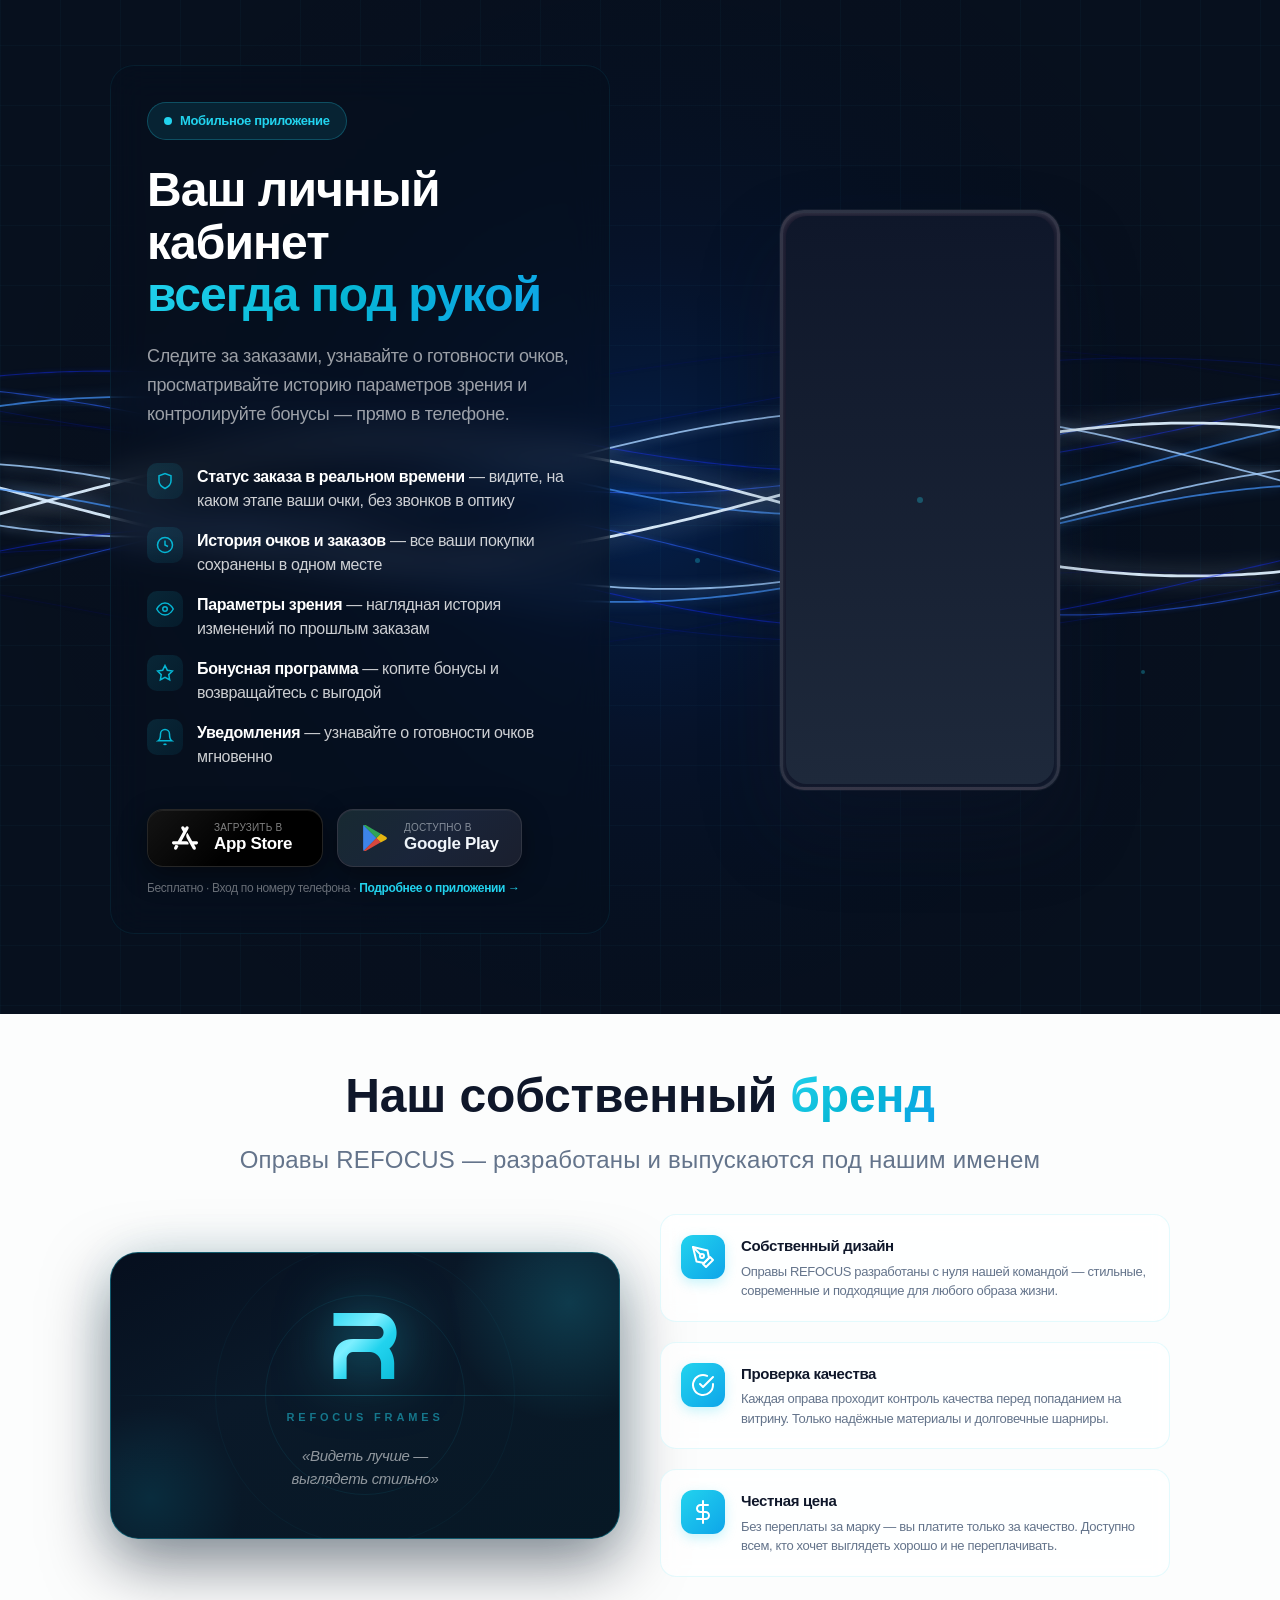
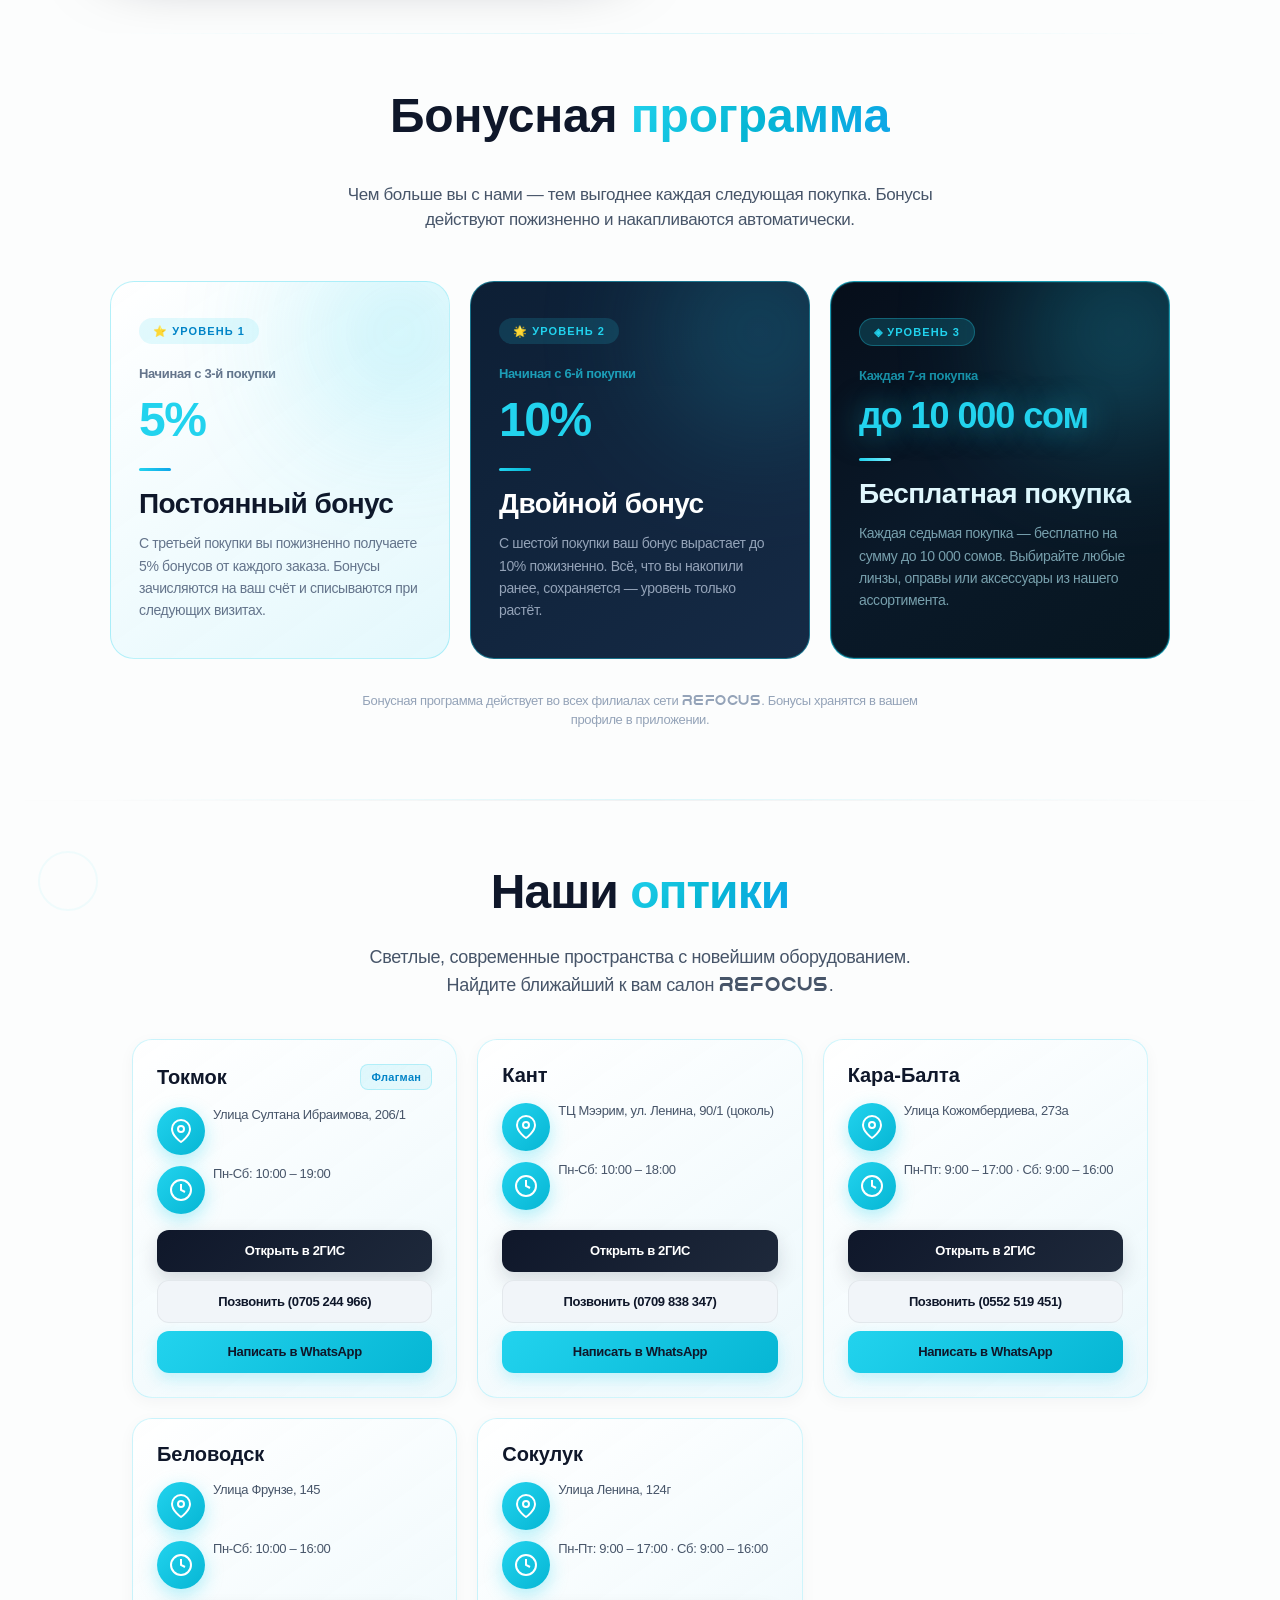
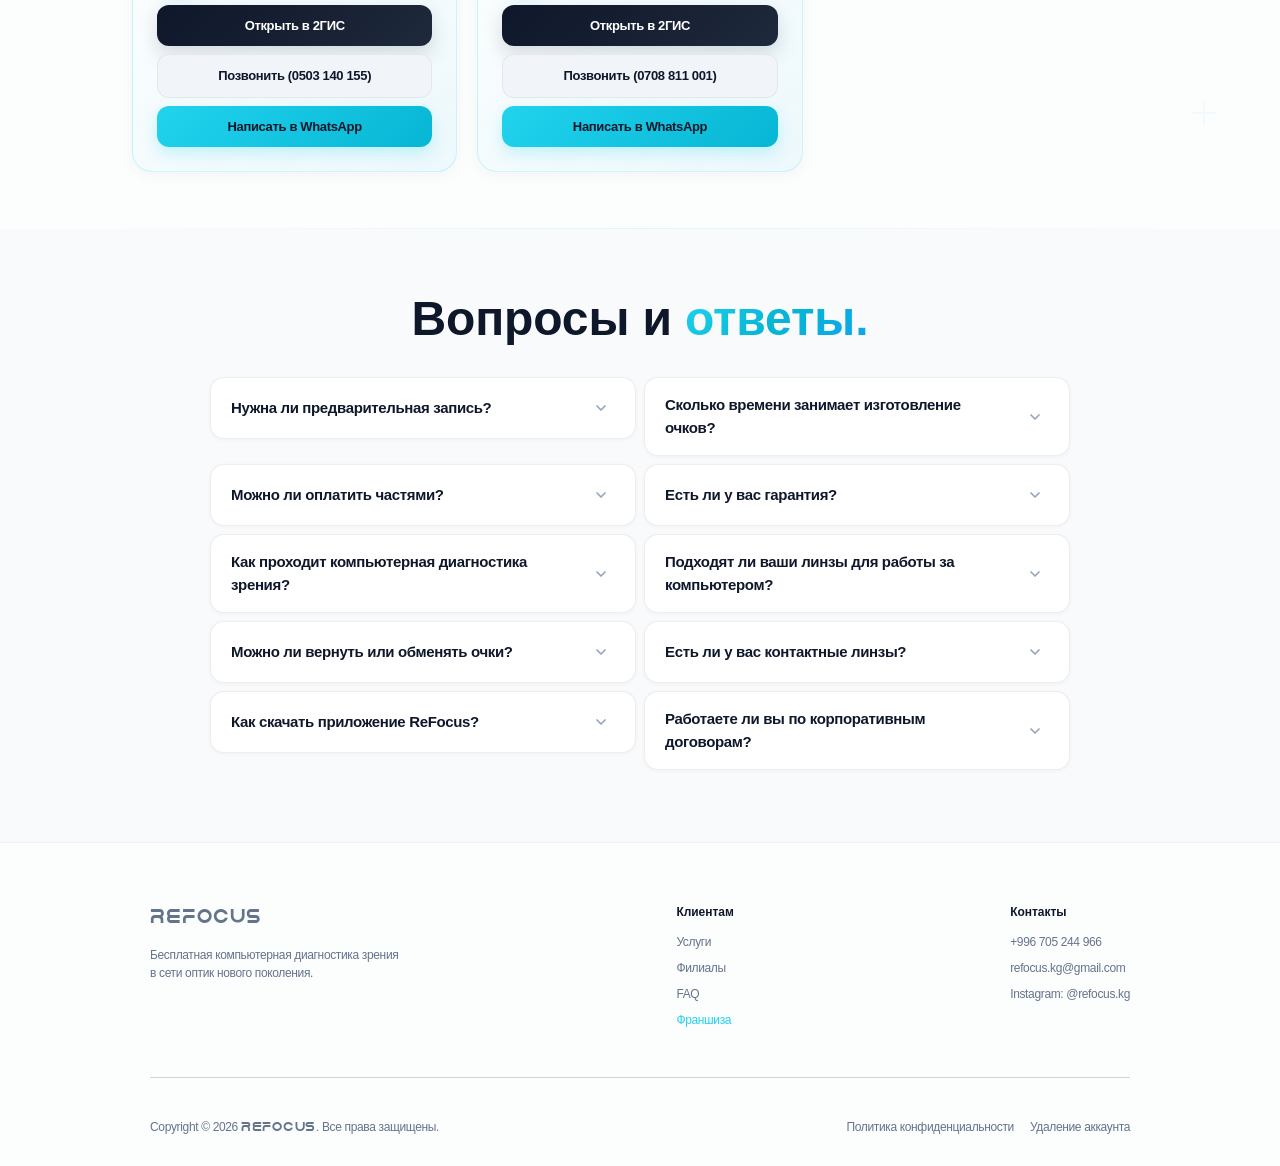
==== commit ddfaa6e1: "Фикс горизонтального скролла на мобильных + блюр-карточка hero Горизонтальный скролл вправо появлялс" ====
--- a/index.html
+++ b/index.html
@@ -86,6 +86,7 @@
     html {
       scroll-behavior: smooth;
       background-color: #FCFDFD;
+      overflow-x: hidden;
     }
 
     body {
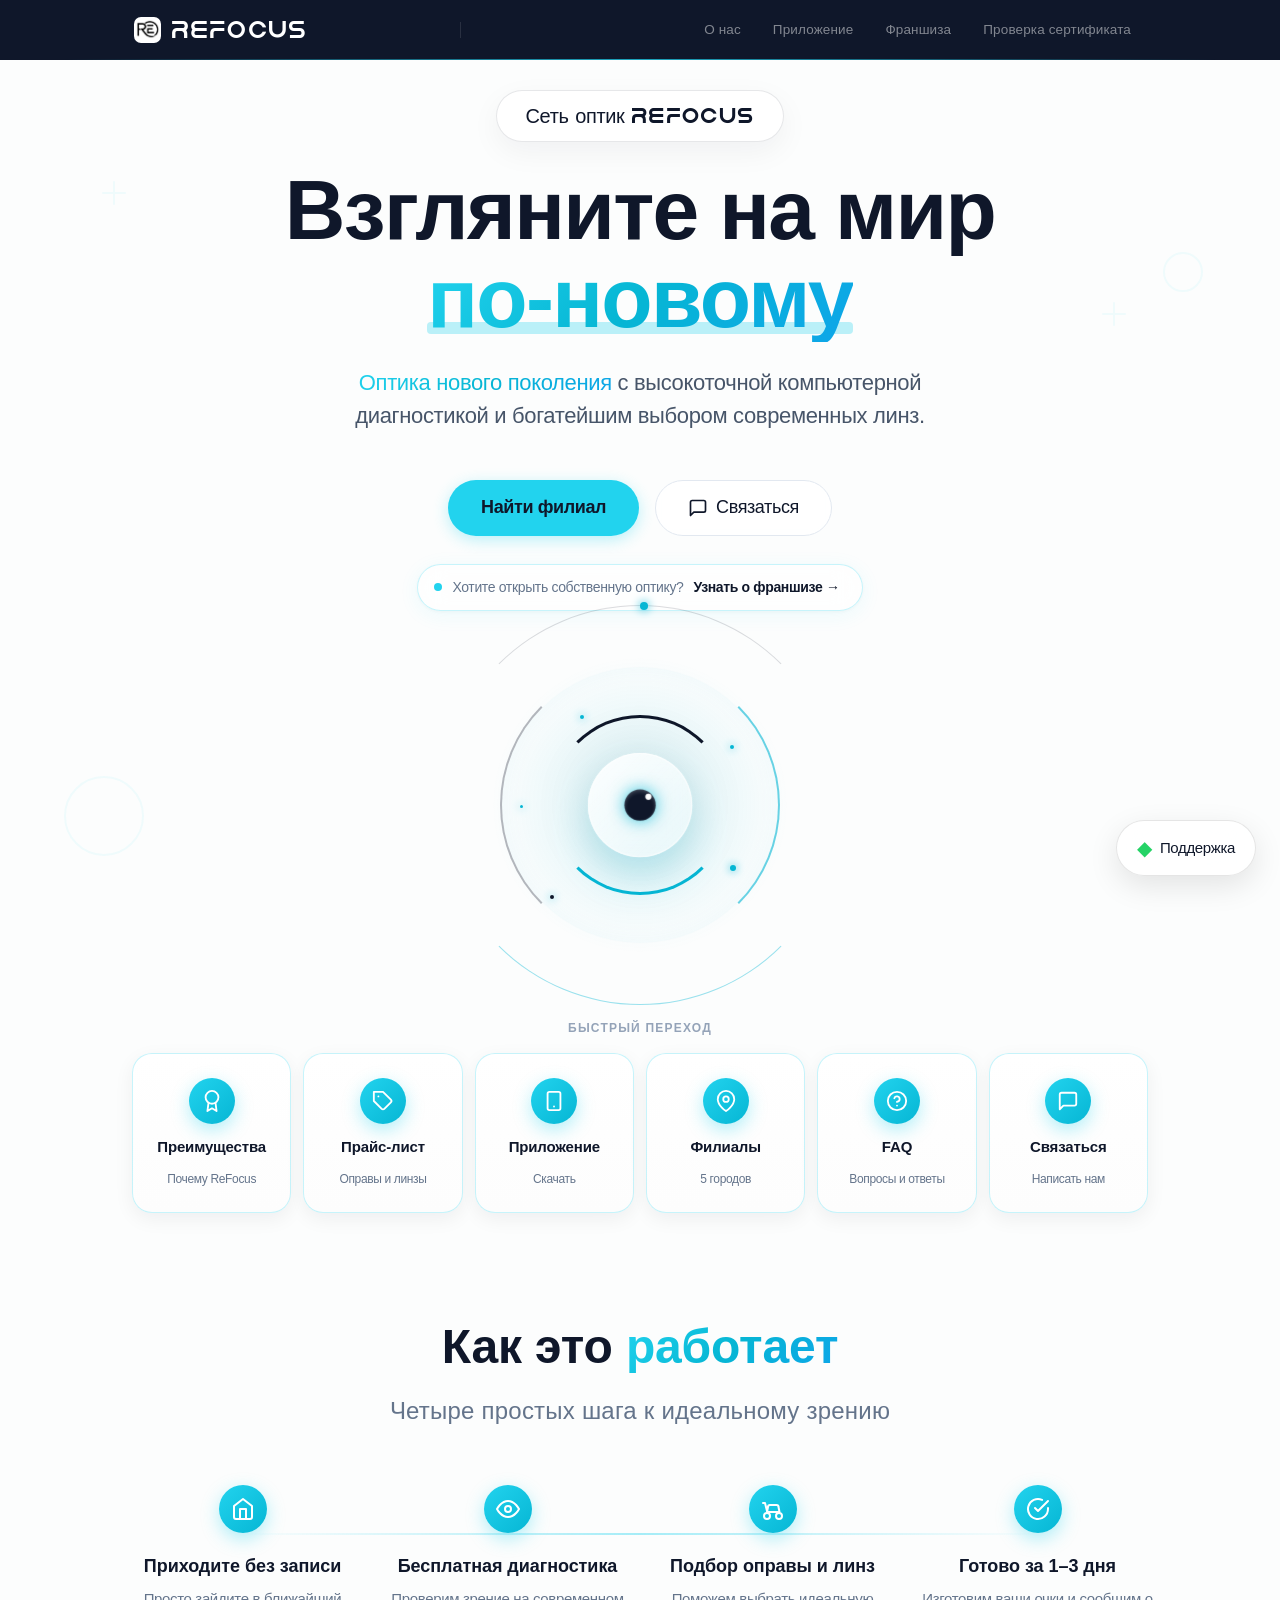
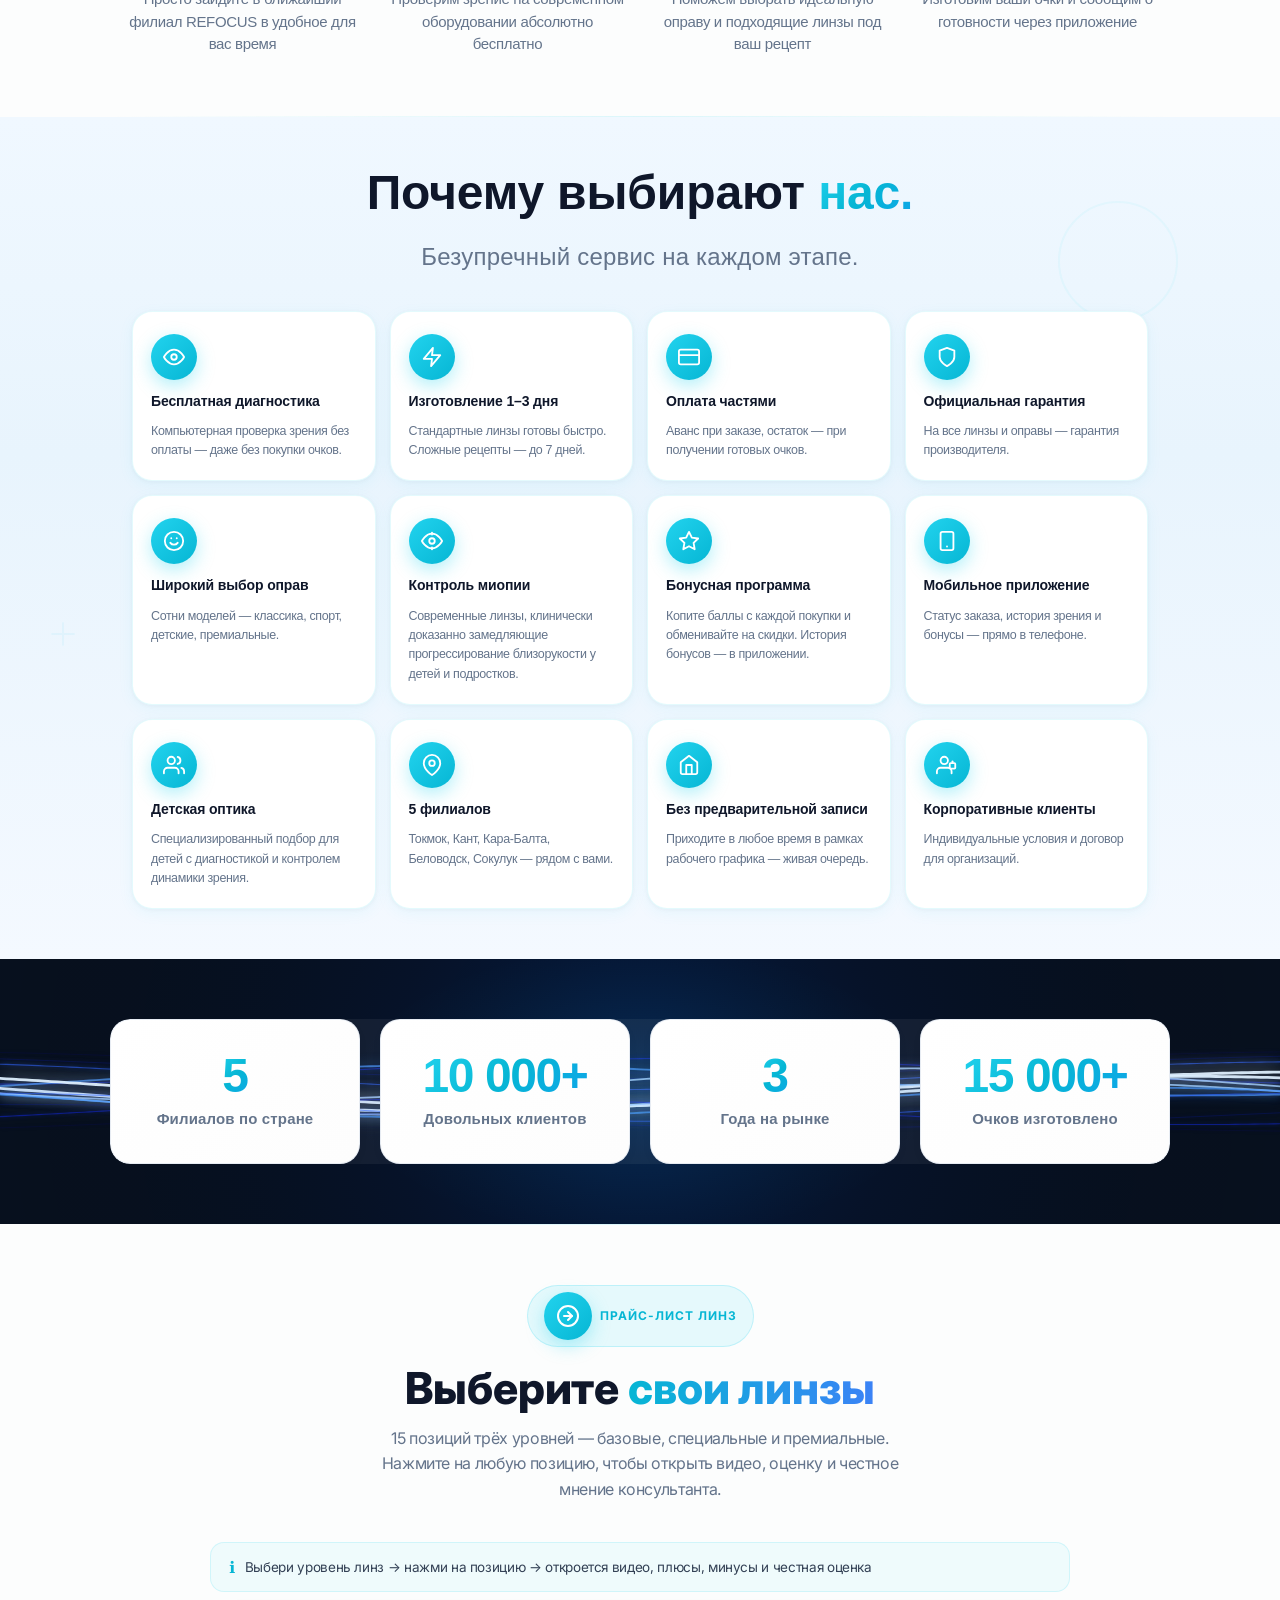
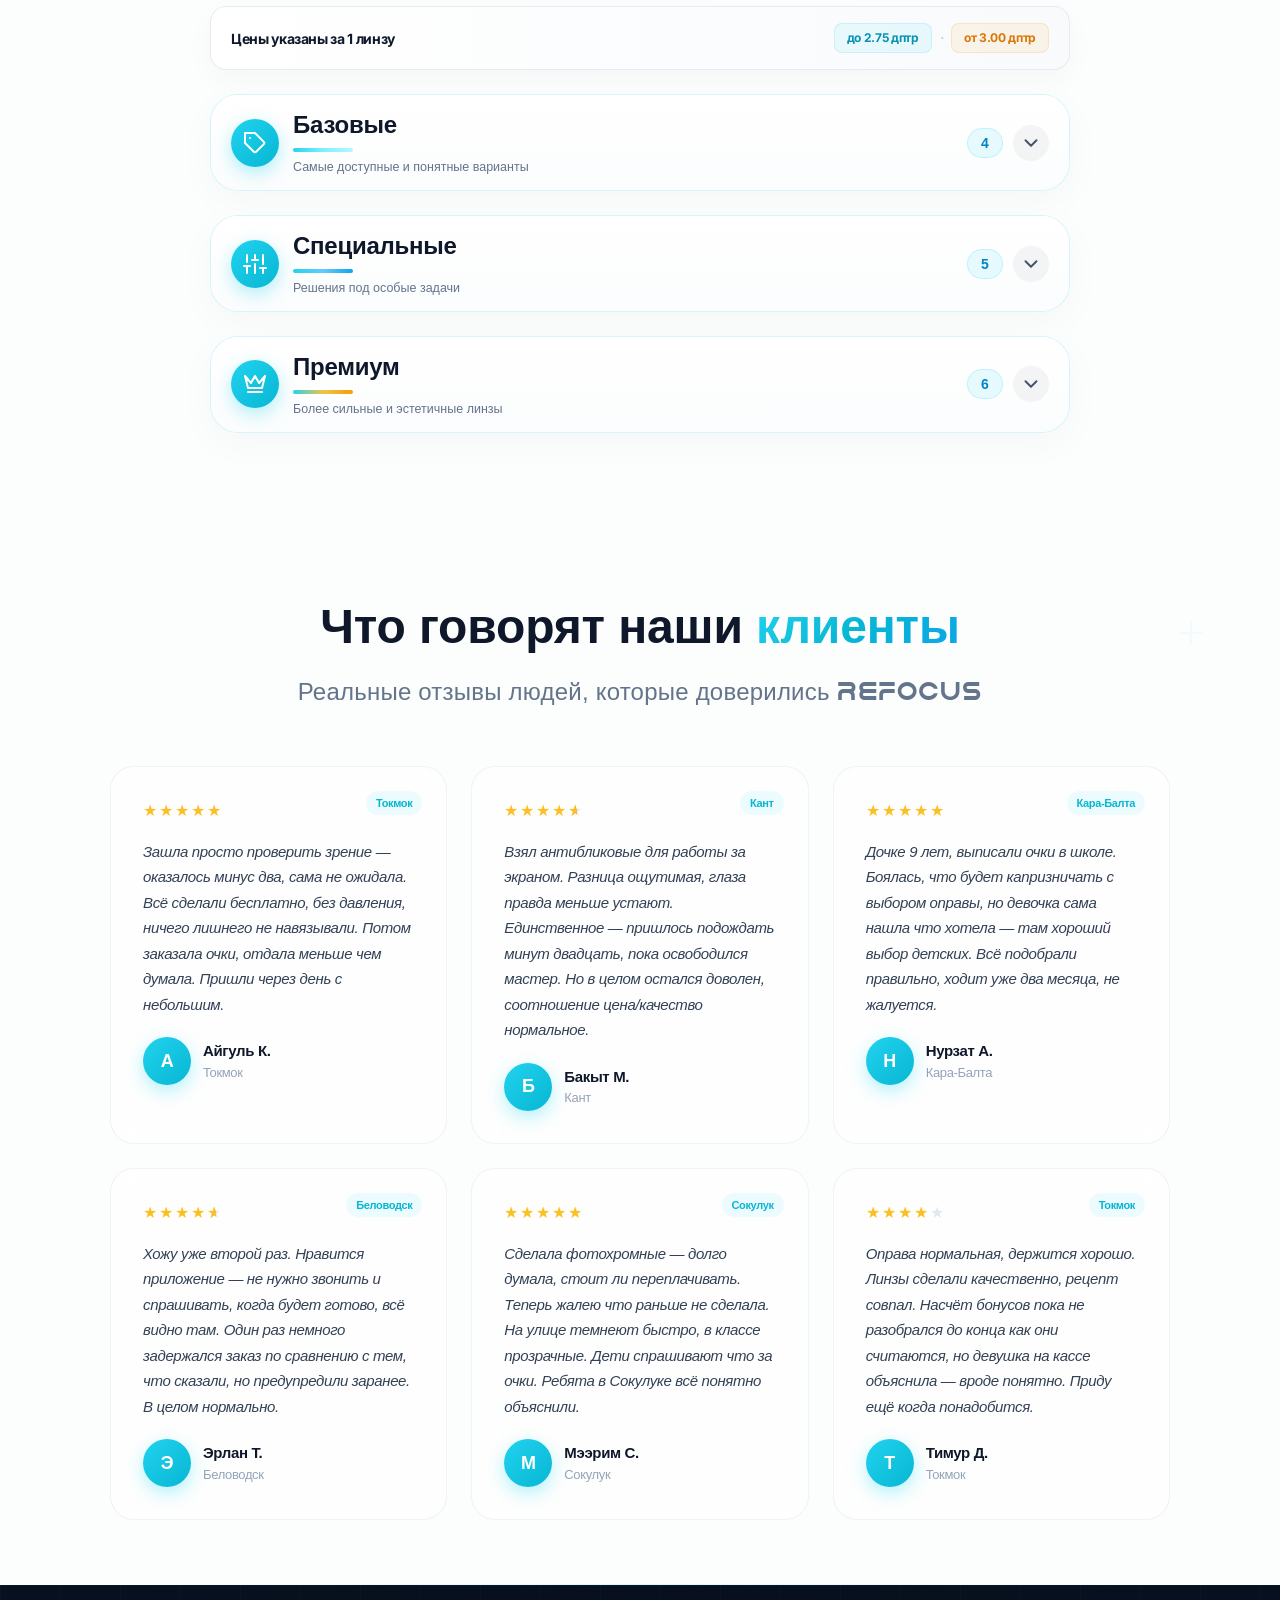
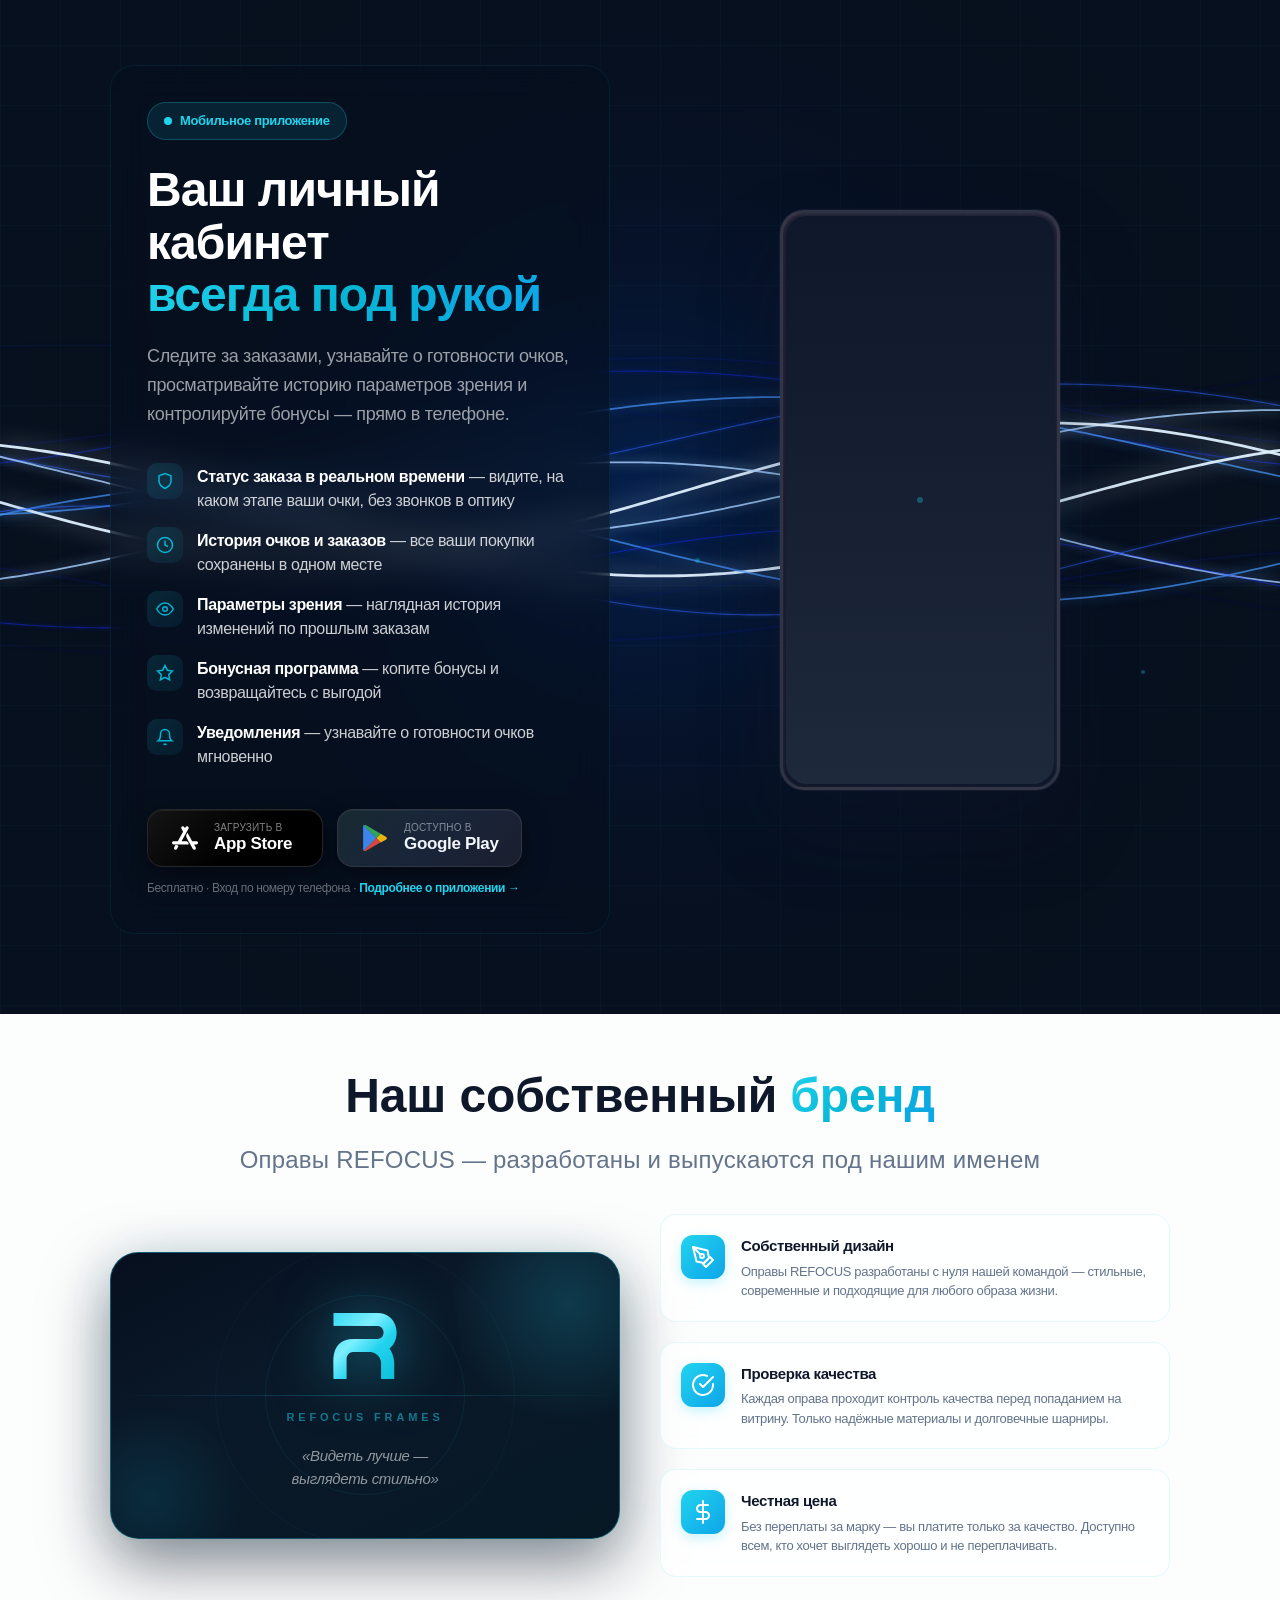
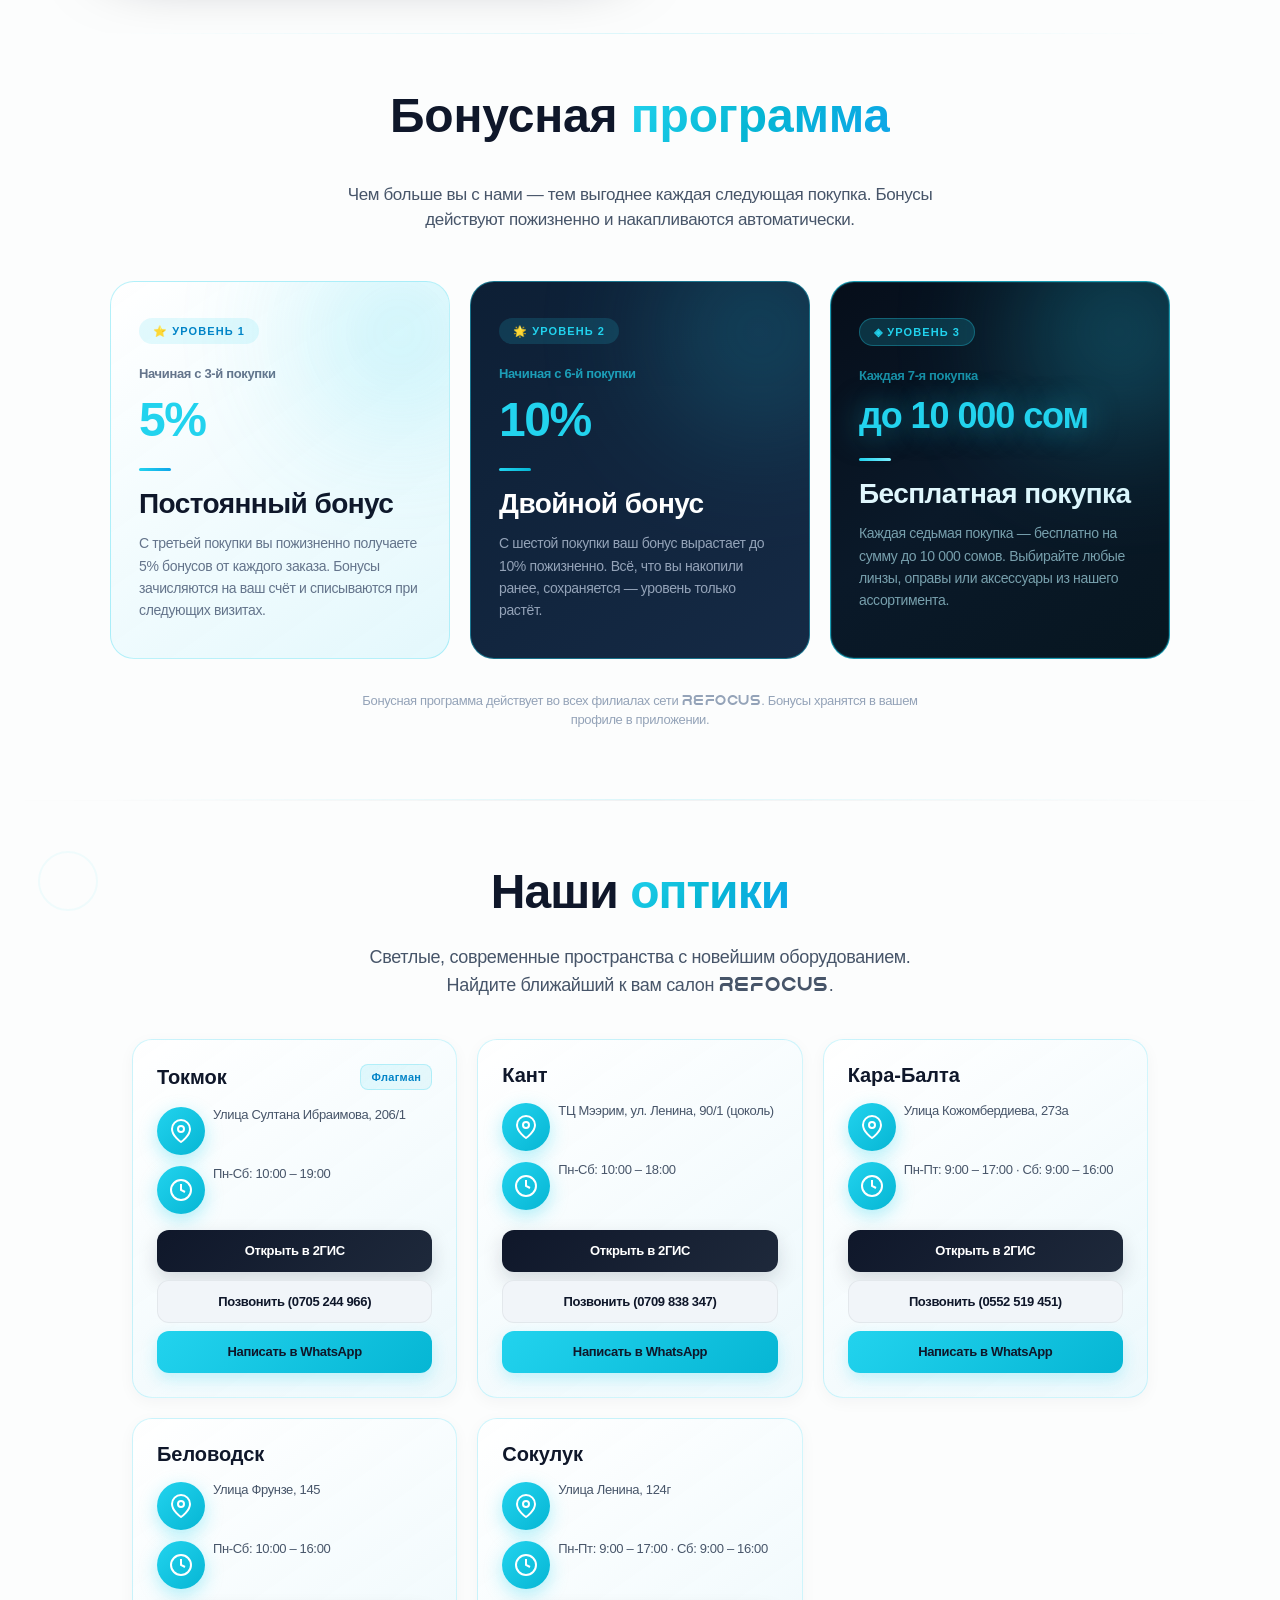
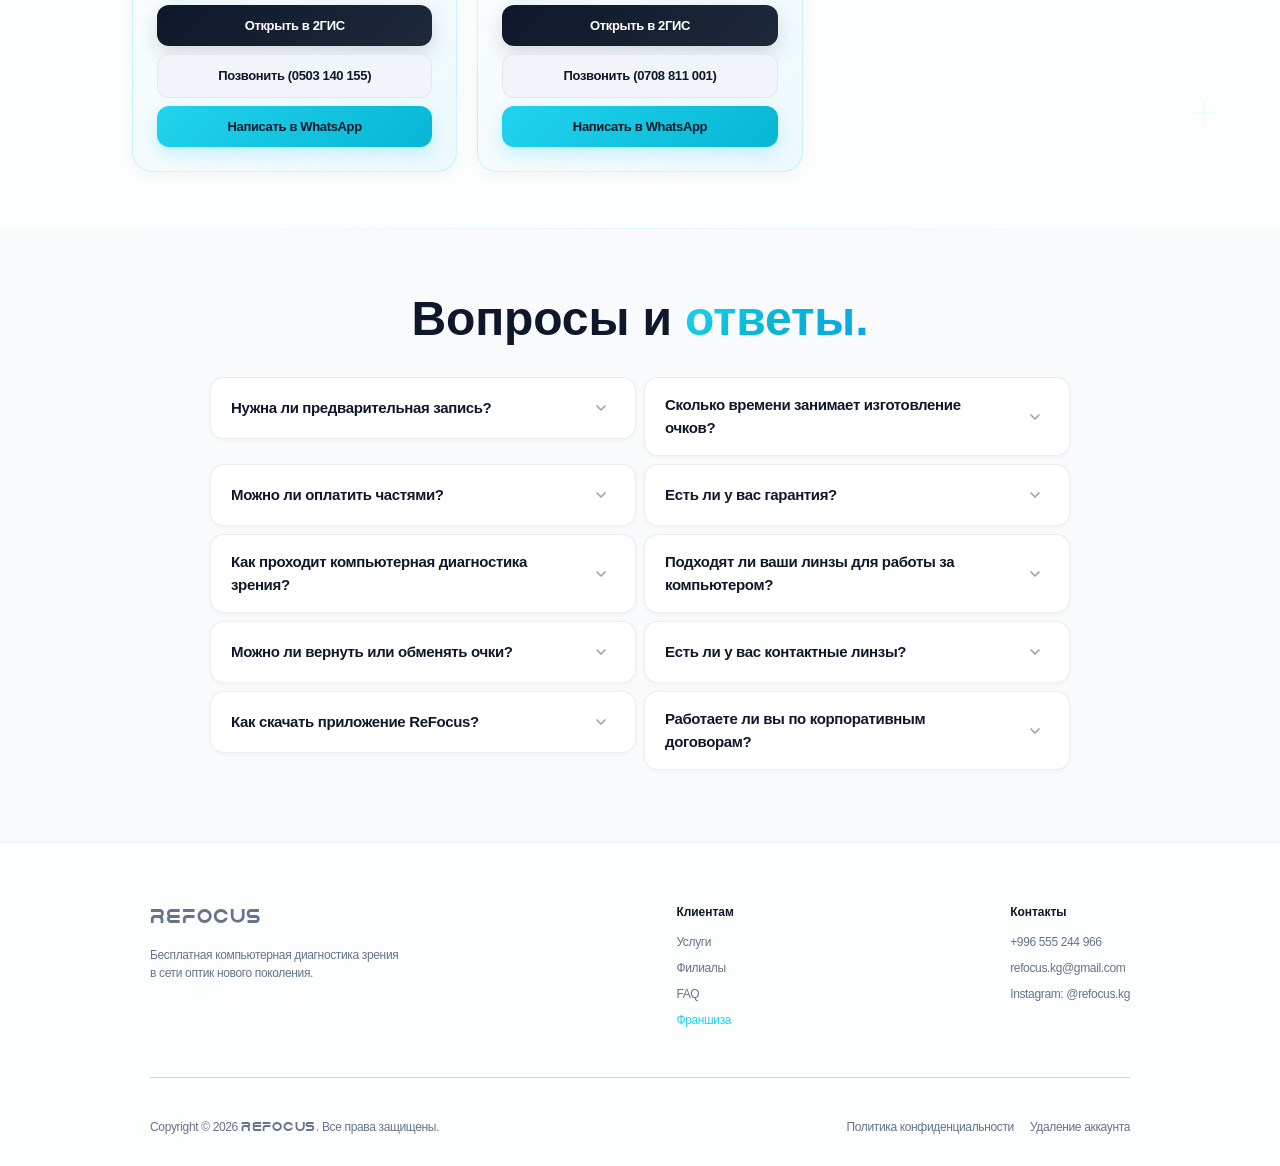
==== commit ec1b5844: "Франшиза: trust-bar, 4 пакета, PDF lead-gate, согласие ПД Hero обновлён: - Trust-bar с реальными циф" ====
--- a/index.html
+++ b/index.html
@@ -2333,7 +2333,7 @@
 
       <div class="hero-buttons reveal-scale" style="transition-delay: 0.3s;">
         <a href="#branches" class="btn btn-primary btn-pulse" style="padding: 16px 32px; font-size: 18px;">Найти филиал</a>
-        <a href="https://wa.me/996705244966" class="btn btn-secondary" target="_blank" style="padding: 16px 32px; font-size: 18px; background: rgba(255,255,255,0.8); backdrop-filter: blur(10px);">
+        <a href="https://wa.me/996555244966" class="btn btn-secondary" target="_blank" style="padding: 16px 32px; font-size: 18px; background: rgba(255,255,255,0.8); backdrop-filter: blur(10px);">
           <span class="btn-icon"><svg width="18" height="18" viewBox="0 0 24 24" fill="none" stroke="currentColor" stroke-width="2" stroke-linecap="round" stroke-linejoin="round"><path d="M21 15a2 2 0 0 1-2 2H7l-4 4V5a2 2 0 0 1 2-2h14a2 2 0 0 1 2 2z"/></svg></span> Связаться
         </a>
       </div>
@@ -2402,7 +2402,7 @@
         <div class="quick-nav-title">FAQ</div>
         <div class="quick-nav-sub">Вопросы и ответы</div>
       </a>
-      <a href="https://wa.me/996705244966" target="_blank" class="quick-nav-card">
+      <a href="https://wa.me/996555244966" target="_blank" class="quick-nav-card">
         <div class="feature-icon"><svg viewBox="0 0 24 24"><path d="M21 15a2 2 0 0 1-2 2H7l-4 4V5a2 2 0 0 1 2-2h14a2 2 0 0 1 2 2z"/></svg></div>
         <div class="quick-nav-title">Связаться</div>
         <div class="quick-nav-sub">Написать нам</div>
@@ -2992,8 +2992,8 @@
         </div>
         <div class="branch-actions">
           <a href="https://2gis.kg/tokmok/geo/70030076143586233" target="_blank" class="btn-branch btn-map">Открыть в 2ГИС</a>
-          <a href="tel:+996705244966" class="btn-branch btn-call">Позвонить (0705 244 966)</a>
-          <a href="https://wa.me/996705244966" target="_blank" class="btn-branch btn-wa">Написать в WhatsApp</a>
+          <a href="tel:+996 555 244 966" class="btn-branch btn-call">Позвонить (0705 244 966)</a>
+          <a href="https://wa.me/996555244966" target="_blank" class="btn-branch btn-wa">Написать в WhatsApp</a>
         </div>
       </div>
 
@@ -3119,7 +3119,7 @@
 
       <div class="faq-item">
         <div class="faq-question">Работаете ли вы по корпоративным договорам?<span class="faq-icon"><svg width="16" height="16" viewBox="0 0 24 24" fill="none" stroke="currentColor" stroke-width="2.5" stroke-linecap="round" stroke-linejoin="round"><polyline points="6 9 12 15 18 9"/></svg></span></div>
-        <div class="faq-answer"><p>Да, сотрудничаем с организациями. Для оформления договора свяжитесь: <a href="tel:+996705244966" style="color:var(--brand-accent);">+996 705 244 966</a> или <a href="mailto:refocus.kg@gmail.com" style="color:var(--brand-accent);">refocus.kg@gmail.com</a>.</p></div>
+        <div class="faq-answer"><p>Да, сотрудничаем с организациями. Для оформления договора свяжитесь: <a href="tel:+996 555 244 966" style="color:var(--brand-accent);">+996 555 244 966</a> или <a href="mailto:refocus.kg@gmail.com" style="color:var(--brand-accent);">refocus.kg@gmail.com</a>.</p></div>
       </div>
     </div>
   </section>
@@ -3148,7 +3148,7 @@
         <div class="footer-col">
           <h4>Контакты</h4>
           <ul class="footer-nav">
-            <li><a href="tel:+996705244966">+996 705 244 966</a></li>
+            <li><a href="tel:+996 555 244 966">+996 555 244 966</a></li>
             <li><a href="mailto:refocus.kg@gmail.com">refocus.kg@gmail.com</a></li>
             <li><a href="https://www.instagram.com/refocus.kg/" target="_blank">Instagram: @refocus.kg</a></li>
           </ul>
@@ -3166,7 +3166,7 @@
   </footer>
 
   <!-- Floating WhatsApp -->
-  <a href="https://wa.me/996705244966" class="fab" target="_blank">
+  <a href="https://wa.me/996555244966" class="fab" target="_blank">
     <span class="fab-icon">◆</span> Поддержка
   </a>
 
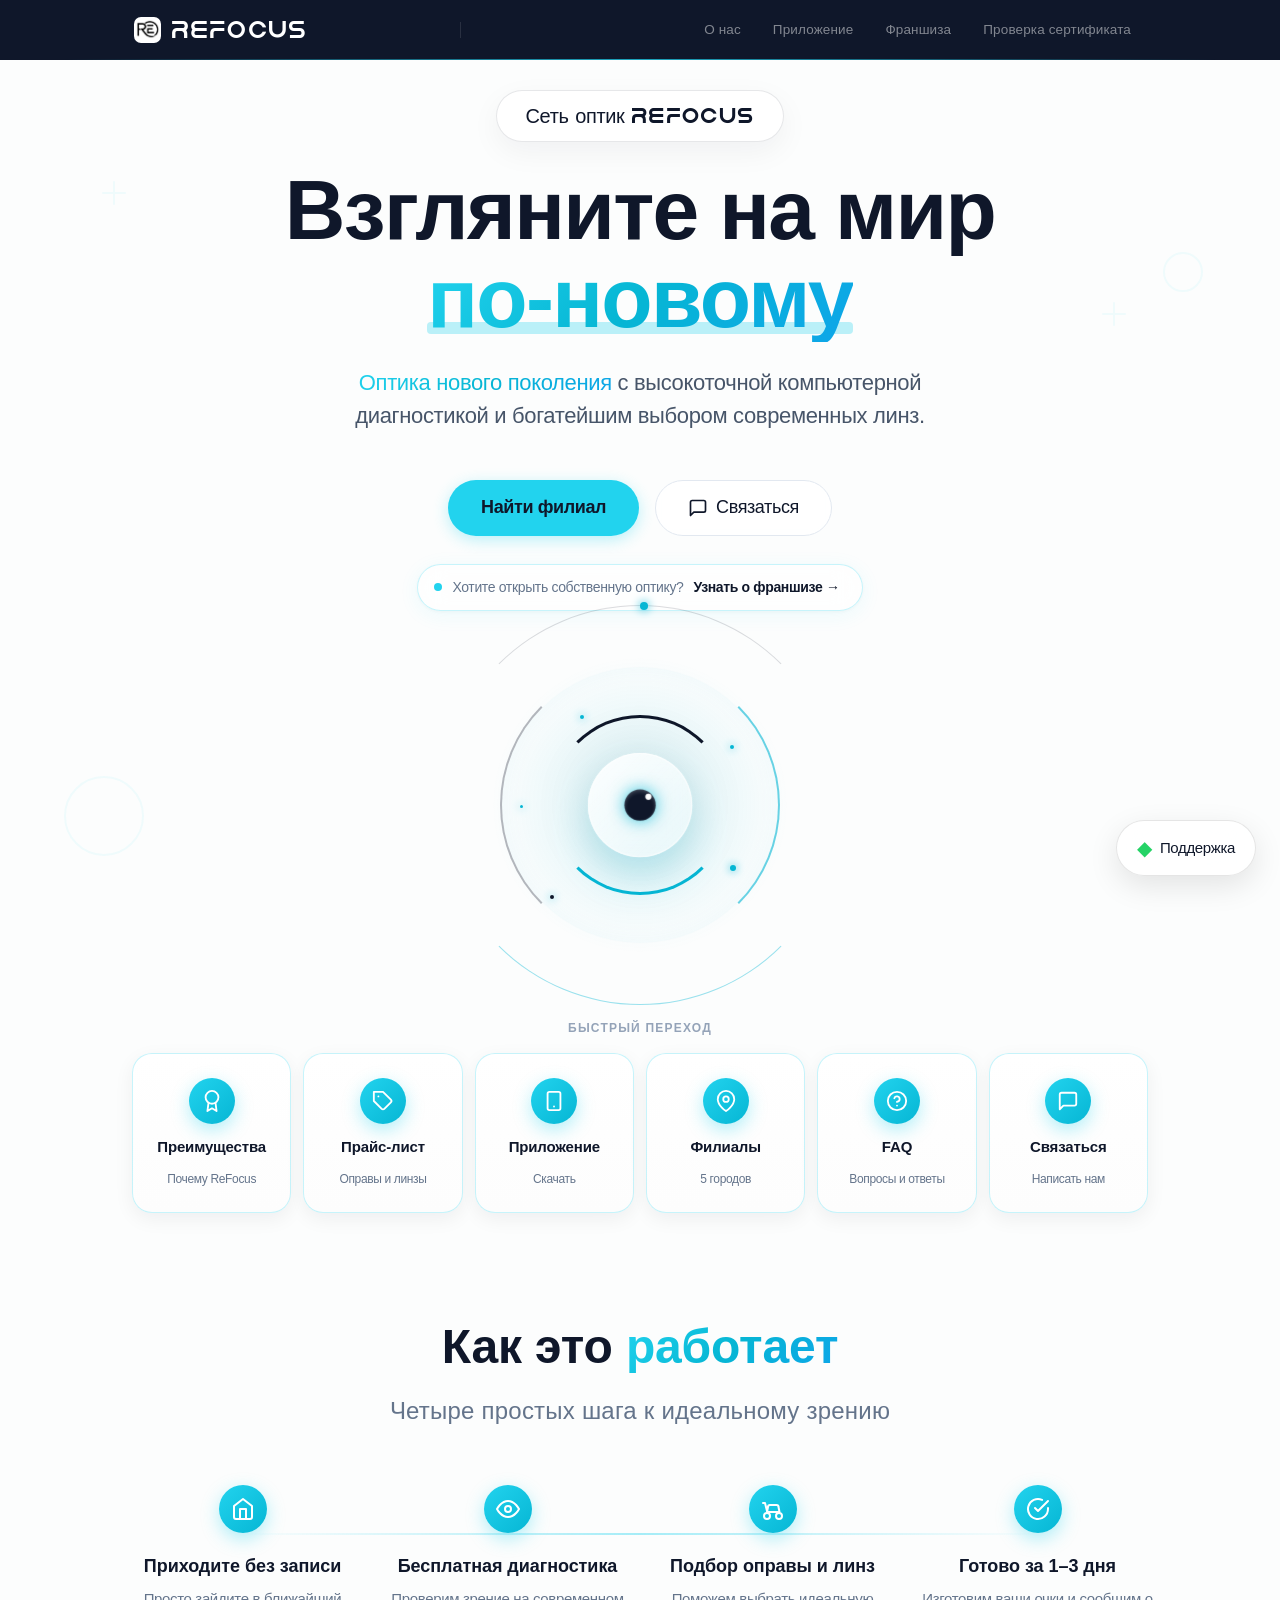
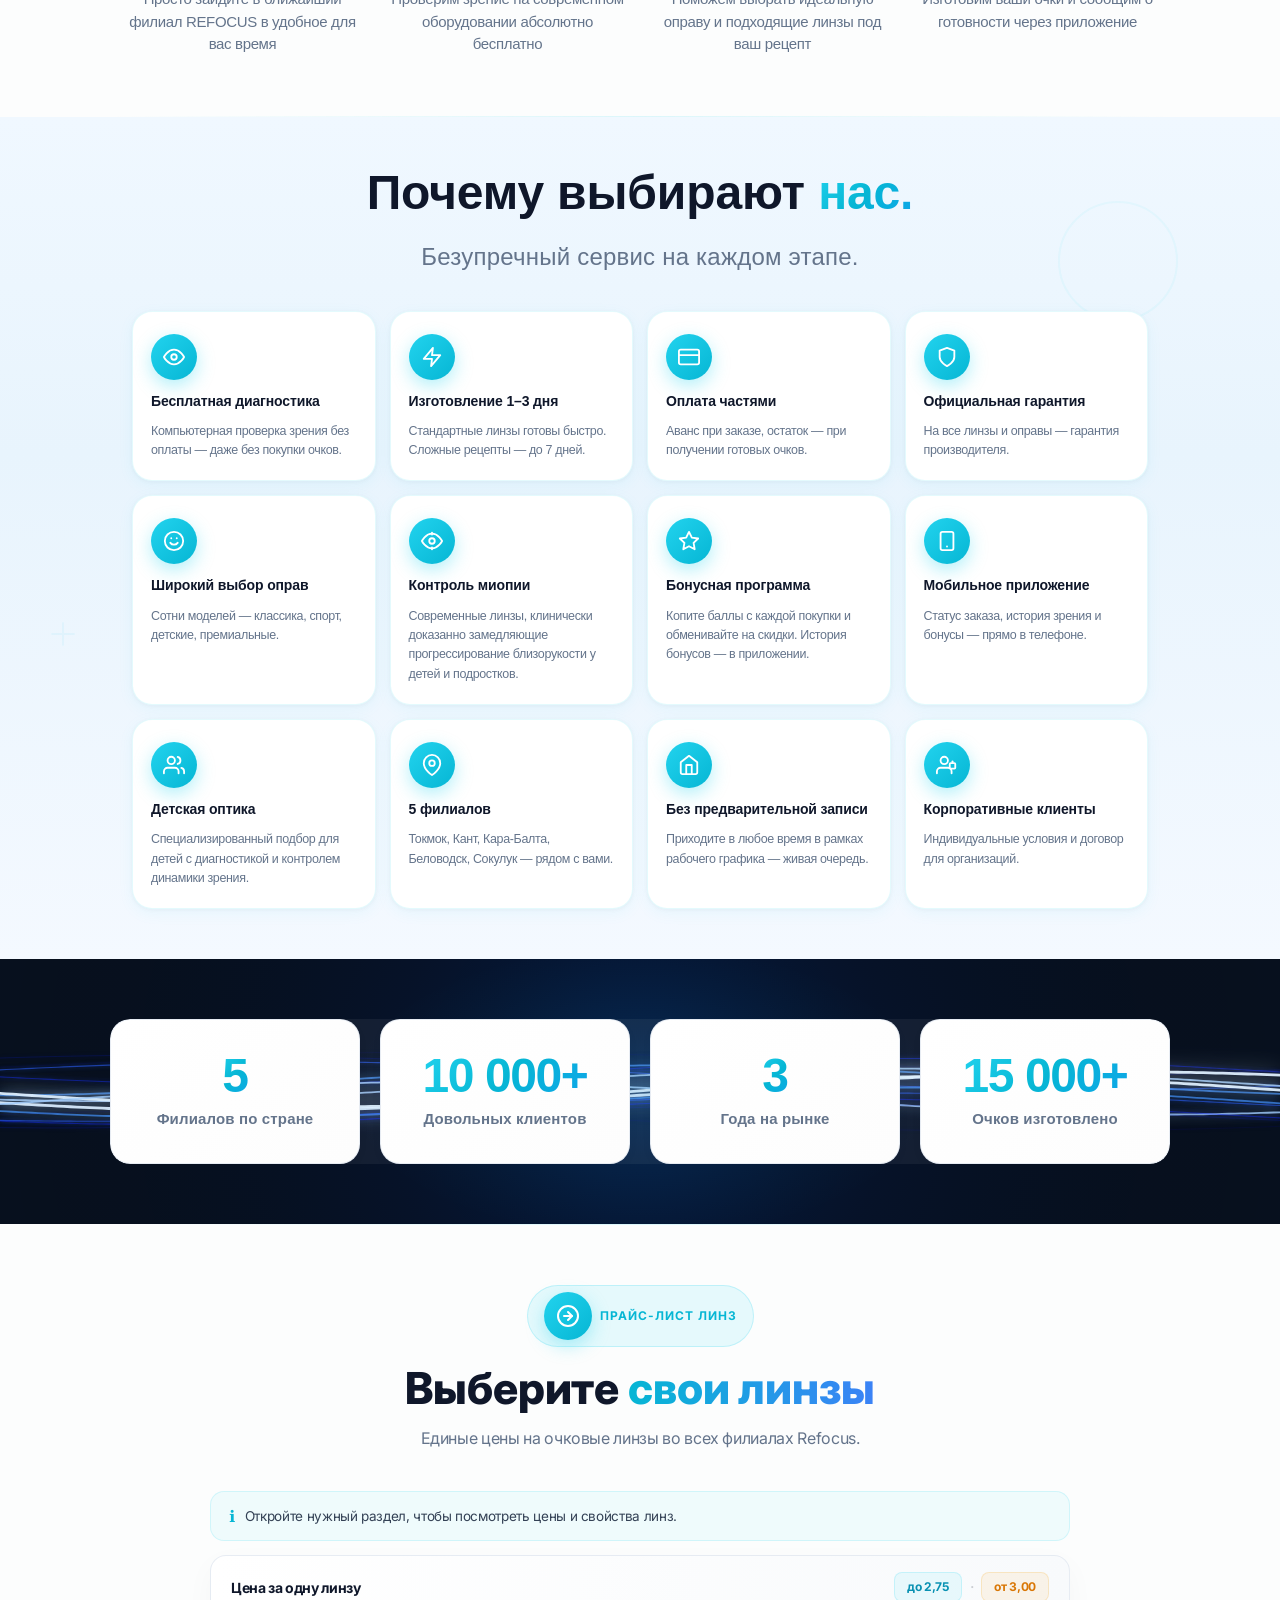
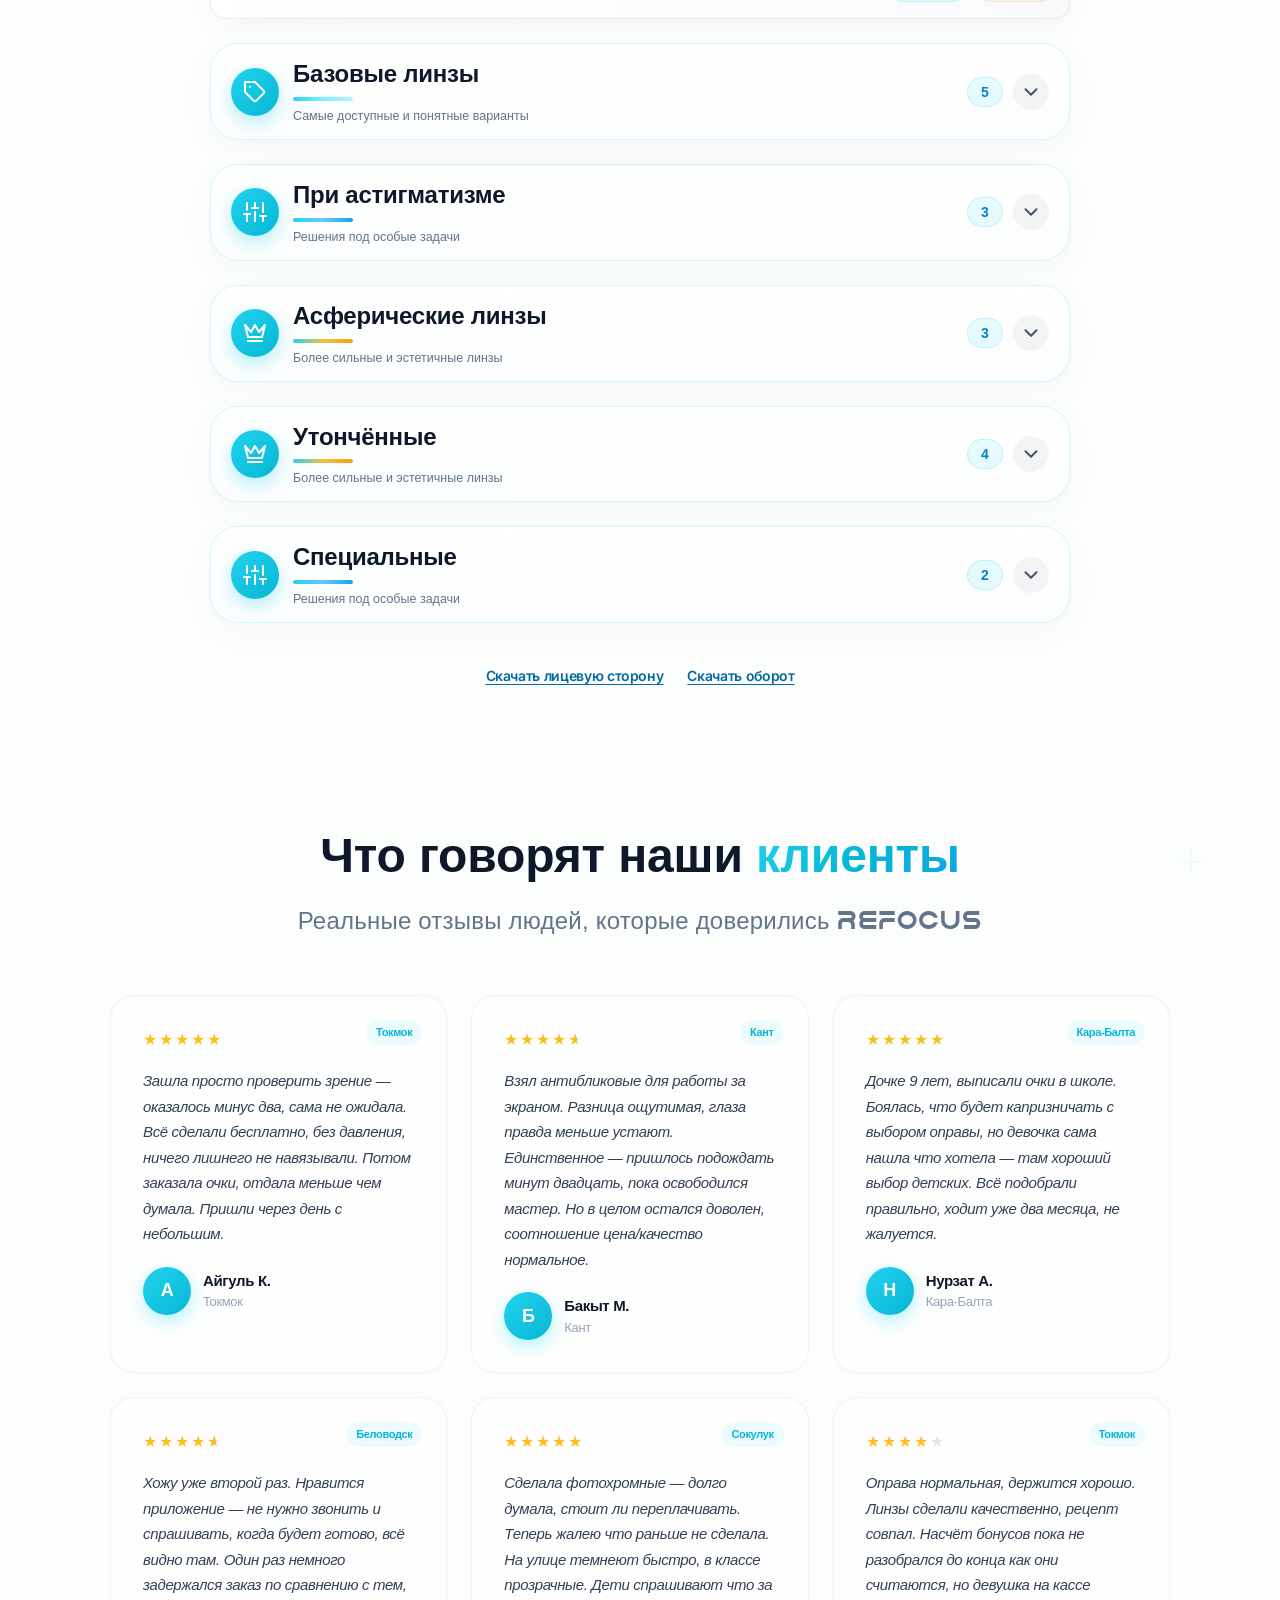
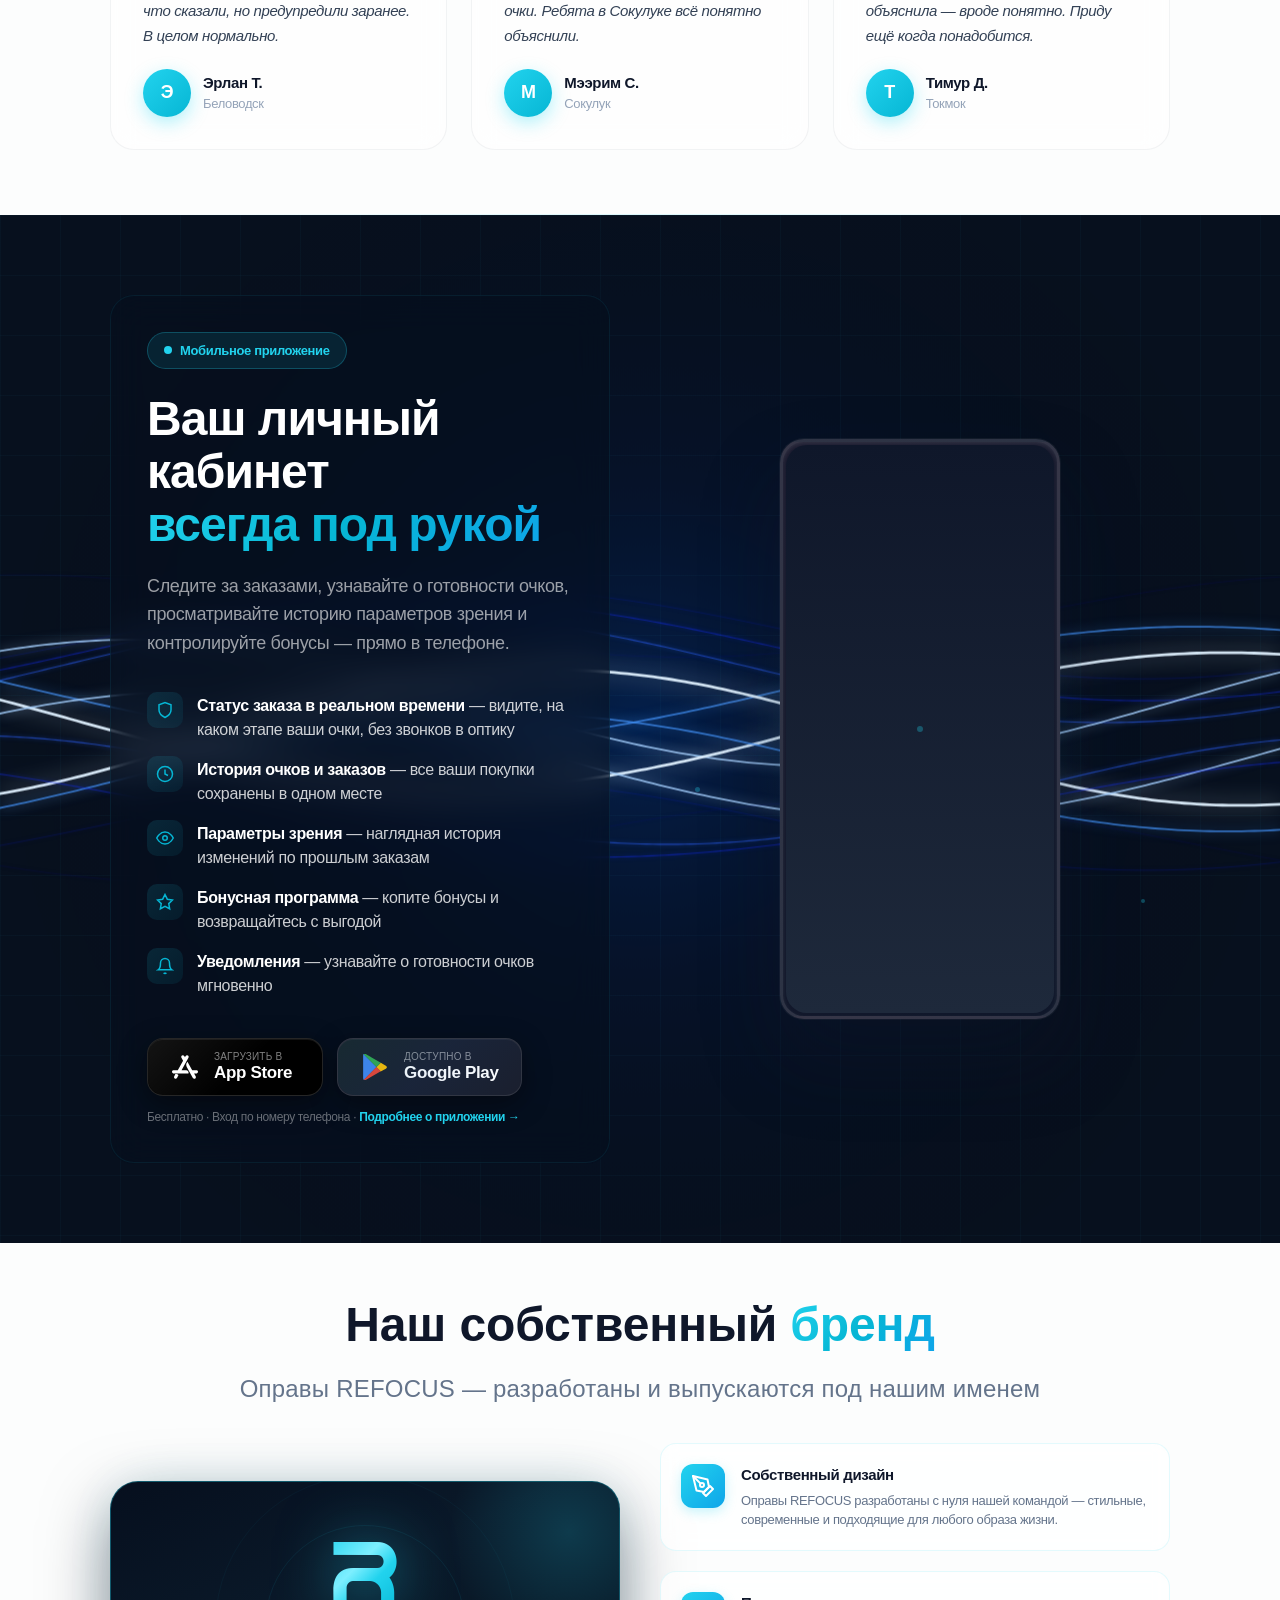
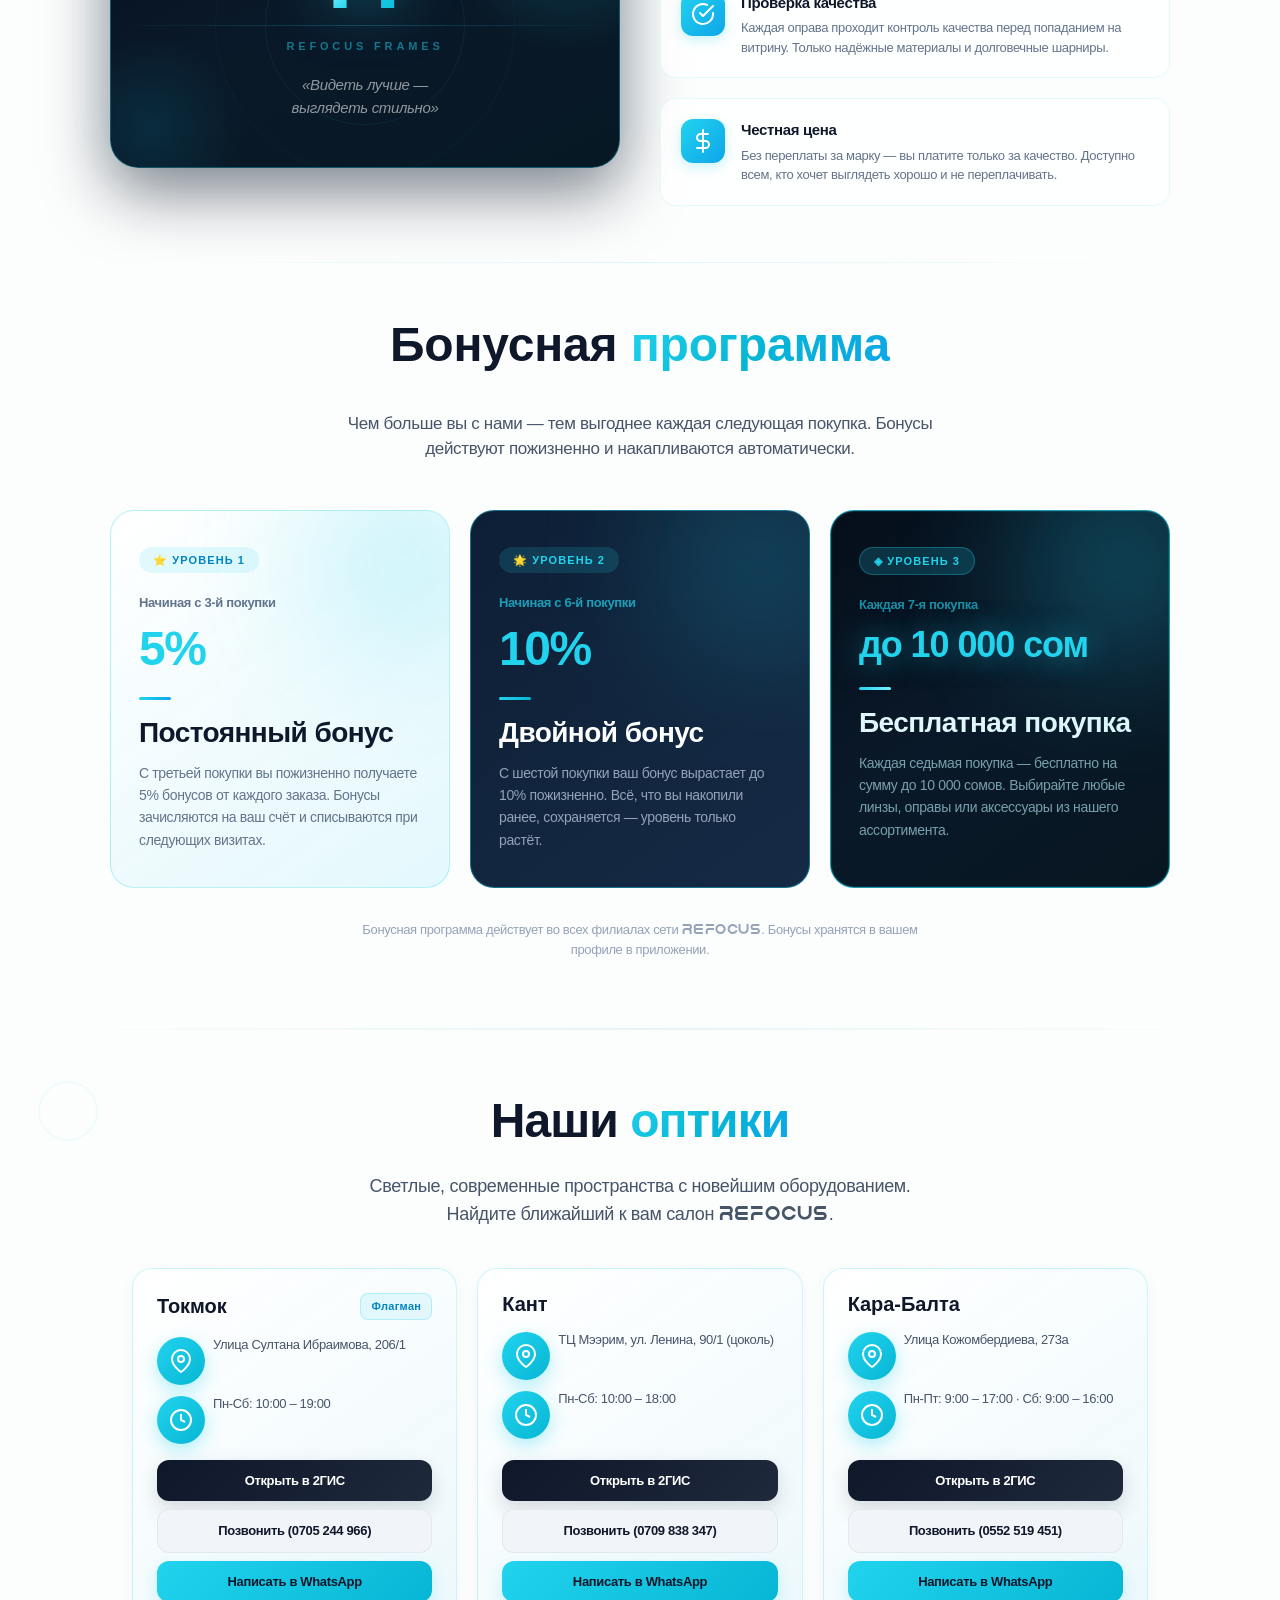
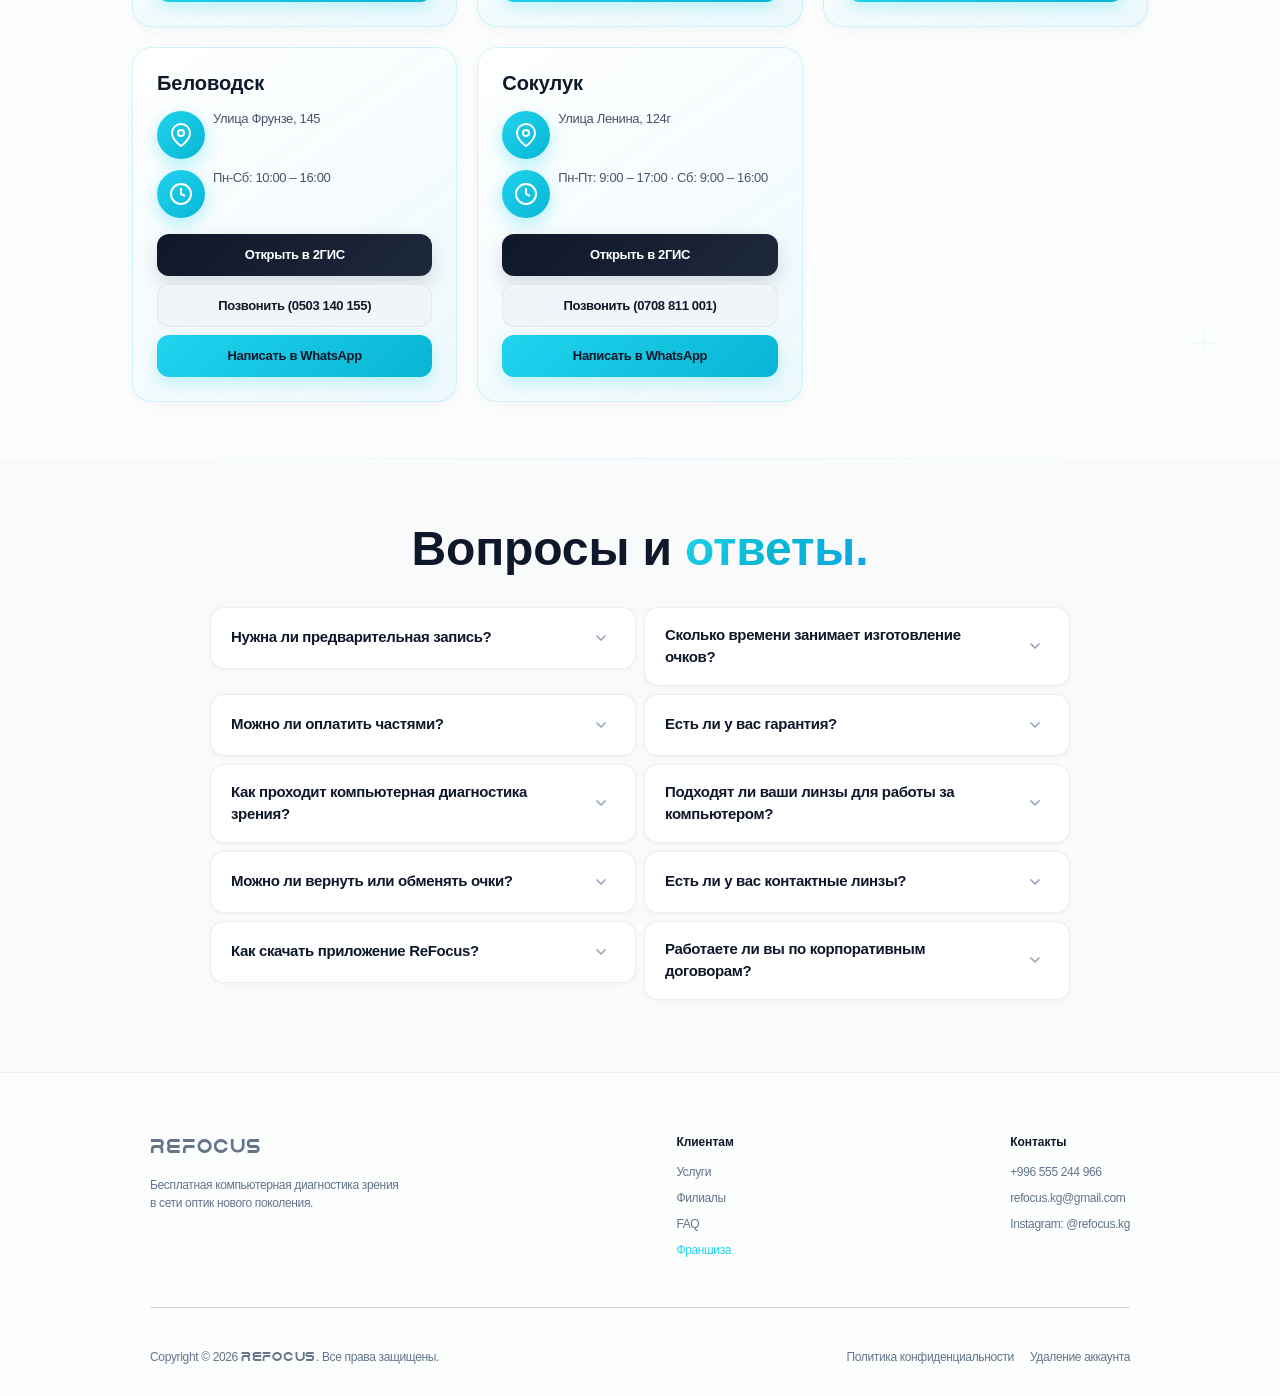
==== commit 41e3779d: "Publish the unified Refocus lens price list" ====
--- a/index.html
+++ b/index.html
@@ -15,7 +15,7 @@
   <link rel="preconnect" href="https://fonts.gstatic.com" crossorigin>
   <!-- Using San Francisco / Apple-like typography stack via Inter for broad compatibility -->
   <link href="https://fonts.googleapis.com/css2?family=Inter:wght@400;500;600;700;800&family=SF+Pro+Display:wght@400;500;600;700&display=swap" rel="stylesheet">
-  <link rel="stylesheet" href="css/lens-prices.css">
+  <link rel="stylesheet" href="css/lens-prices.css?v=20261125">
 
   <style>
     @font-face {
@@ -2693,10 +2693,14 @@
         Прайс-лист линз
       </div>
       <h2 class="lens-pricing-section-title">Выберите <span>свои линзы</span></h2>
-      <p class="lens-pricing-section-sub">15 позиций трёх уровней — базовые, специальные и премиальные. Нажмите на любую позицию, чтобы открыть видео, оценку и честное мнение консультанта.</p>
+      <p class="lens-pricing-section-sub">Единые цены на очковые линзы во всех филиалах Refocus.</p>
     </div>
     <!-- App Mount Point -->
     <div id="lens-pricing-app"></div>
+    <div class="lp-print-links" aria-label="Прайс-лист для печати">
+      <a href="assets/lens-price/print/refocus-prices-front.png" download>Скачать лицевую сторону</a>
+      <a href="assets/lens-price/print/refocus-prices-back.png" download>Скачать оборот</a>
+    </div>
   </section>
 
   <!-- Reviews -->
@@ -3079,7 +3083,7 @@
 
       <div class="faq-item">
         <div class="faq-question">Сколько времени занимает изготовление очков?<span class="faq-icon"><svg width="16" height="16" viewBox="0 0 24 24" fill="none" stroke="currentColor" stroke-width="2.5" stroke-linecap="round" stroke-linejoin="round"><polyline points="6 9 12 15 18 9"/></svg></span></div>
-        <div class="faq-answer"><p>Стандартные заказы готовы за 1–3 дня. Для сложных рецептов (астигматизм, прогрессивные линзы) или фотохромных линз срок — до 7 рабочих дней.</p></div>
+        <div class="faq-answer"><p>Стандартные заказы готовы за 1–3 дня. Для сложных рецептов или фотохромных линз срок — до 7 рабочих дней.</p></div>
       </div>
 
       <div class="faq-item">
@@ -3175,8 +3179,6 @@
     <svg viewBox="0 0 24 24" fill="none" stroke="currentColor" stroke-width="2.5"><polyline points="18 15 12 9 6 15"/></svg>
   </button>
 
-  <script src="js/lens-data.js"></script>
-  <script src="js/lens-prices.js"></script>
   <script>
     // Reveal Animations using Intersection Observer
     document.addEventListener("DOMContentLoaded", () => {
@@ -3291,30 +3293,9 @@
   </script>
 
   <!-- Lens Price List Scripts -->
-  <script src="js/lens-data.js"></script>
-  <script src="js/lens-prices.js"></script>
-
-  <script>
-    // Mobile hamburger menu
-    const hamburger = document.getElementById('navHamburger');
-    const mobileMenu = document.getElementById('mobileMenu');
-    hamburger.addEventListener('click', () => {
-      const isOpen = mobileMenu.classList.toggle('open');
-      hamburger.classList.toggle('open', isOpen);
-      document.body.style.overflow = isOpen ? 'hidden' : '';
-    });
-    function closeMobileMenu() {
-      mobileMenu.classList.remove('open');
-      hamburger.classList.remove('open');
-      document.body.style.overflow = '';
-    }
-    // Close on outside click
-    document.addEventListener('click', (e) => {
-      if (!hamburger.contains(e.target) && !mobileMenu.contains(e.target)) {
-        closeMobileMenu();
-      }
-    });
-  </script>
+  <script src="js/lens-data.js?v=20261125"></script>
+  <script src="js/lens-catalog.js?v=20261125"></script>
+  <script src="js/lens-prices.js?v=20261125"></script>
 
   <script>
   /* ── Section Wave Animation (stats + app sections) ── */
--- a/css/lens-prices.css
+++ b/css/lens-prices.css
@@ -1034,3 +1034,19 @@
   .lp-item-icon-wrap { width: 46px; height: 46px; border-radius: 23px; }
   .lp-item-icon-wrap img { width: 36px; height: 36px; }
 }
+
+.lp-print-links {
+  display: flex;
+  flex-wrap: wrap;
+  justify-content: center;
+  gap: 10px 24px;
+  padding: 18px 16px 0;
+  font-size: 14px;
+  font-weight: 600;
+}
+
+.lp-print-links a {
+  color: #0369a1;
+  text-decoration: underline;
+  text-underline-offset: 3px;
+}
